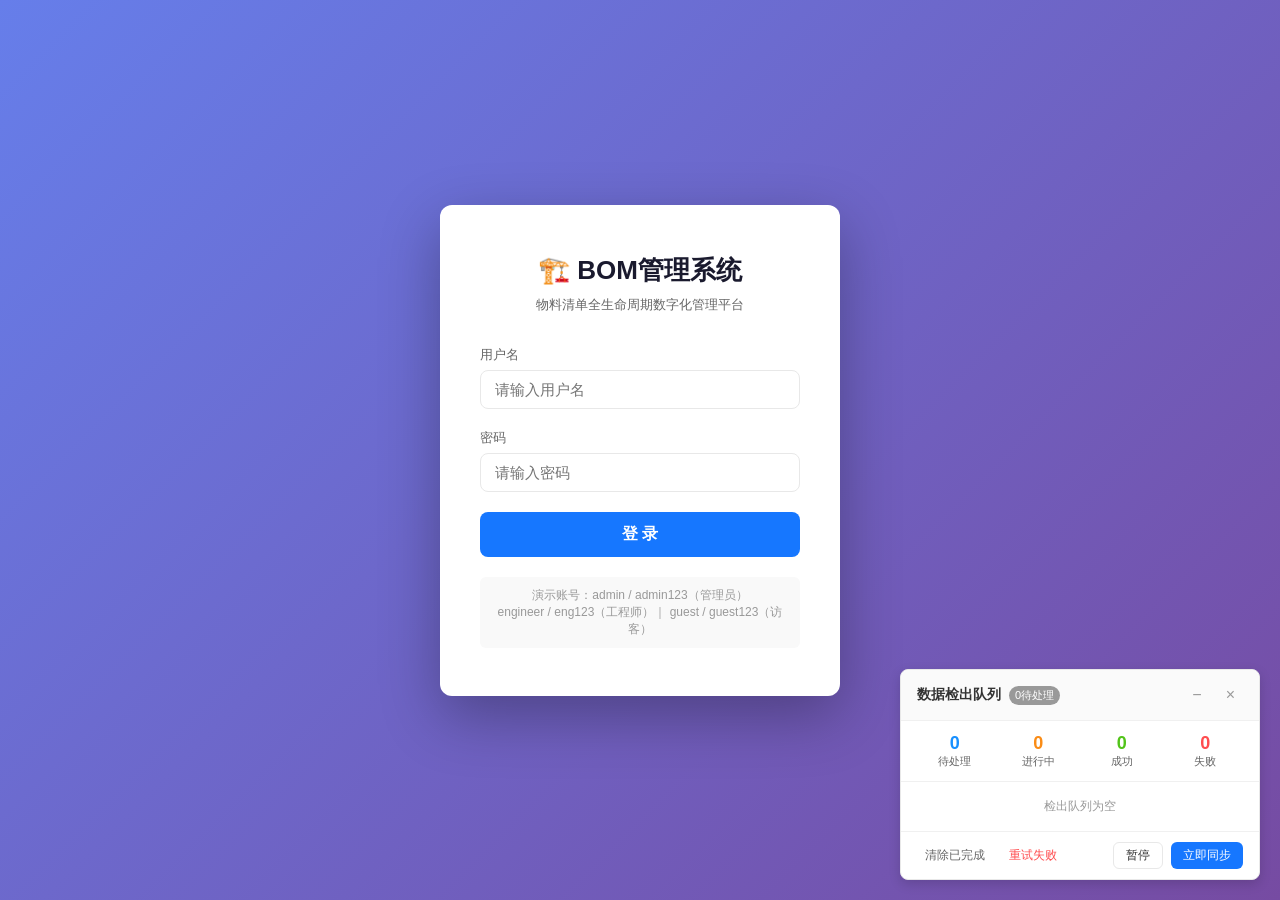
==== frontend/index.html @ 0688d813 "feat: 完善附件删除功能 1. 后端：添加 /attachments/by-entity 删除端点（按实体类型+ID+文件类型） 2. 前端：API.deleteAttachment 方法 3. " ====
<!DOCTYPE html>
<html lang="zh-CN">
<head>
<meta charset="UTF-8">
<meta name="viewport" content="width=device-width, initial-scale=1.0">
<title>BOM管理系统</title>
<style>
*,*::before,*::after{box-sizing:border-box;margin:0;padding:0}
:root{--primary:#1677ff;--primary-light:#e6f4ff;--primary-dark:#0958d9;--success:#52c41a;--warning:#faad14;--danger:#ff4d4f;--bg:#f0f2f5;--card:#fff;--border:#e8e8e8;--text:#333;--text-secondary:#666;--text-light:#999;--sidebar-bg:#001529;--shadow:0 2px 8px rgba(0,0,0,.09);--radius:6px}
html,body{height:100%;font-family:-apple-system,BlinkMacSystemFont,"Segoe UI","PingFang SC","Hiragino Sans GB","Microsoft YaHei",sans-serif;font-size:14px;color:var(--text);background:var(--bg)}
a{text-decoration:none;color:inherit}
button{cursor:pointer;font-family:inherit;font-size:14px;border:none;outline:none}
input,select,textarea{font-family:inherit;font-size:14px;outline:none;border:1px solid var(--border);border-radius:var(--radius);padding:8px 12px;transition:border-color .2s}
input:focus,select:focus,textarea:focus{border-color:var(--primary);box-shadow:0 0 0 2px rgba(22,119,255,.2)}
table{width:100%;border-collapse:collapse}
th,td{padding:10px 14px;text-align:left;border-bottom:1px solid #f0f0f0}
th{background:#fafafa;font-weight:600;color:var(--text-secondary);white-space:nowrap}
tbody tr:hover{background:#fafafa}

#login-page{display:flex;align-items:center;justify-content:center;height:100vh;background:linear-gradient(135deg,#667eea 0%,#764ba2 100%)}
.login-card{background:#fff;border-radius:12px;padding:48px 40px;width:400px;box-shadow:0 20px 60px rgba(0,0,0,.3);text-align:center}
.login-card h1{font-size:26px;margin-bottom:8px;color:#1a1a2e}
.login-card p.sub{color:var(--text-secondary);margin-bottom:32px;font-size:13px}
.login-card .form-group{margin-bottom:20px;text-align:left}
.login-card label{display:block;font-size:13px;color:var(--text-secondary);margin-bottom:6px}
.login-card input{width:100%;padding:10px 14px;font-size:15px;border-radius:8px}
.login-card .btn-login{width:100%;padding:12px;background:var(--primary);color:#fff;border-radius:8px;font-size:16px;font-weight:600;transition:background .2s}
.login-card .btn-login:hover{background:var(--primary-dark)}
.login-card .demo-hint{margin-top:20px;font-size:12px;color:var(--text-light);background:#f9f9f9;padding:10px;border-radius:6px}

#app{display:flex;height:100vh;overflow:hidden}
#sidebar{width:220px;background:var(--sidebar-bg);color:#fff;display:flex;flex-direction:column;flex-shrink:0;overflow-y:auto}
.sidebar-header{padding:20px;text-align:center;font-size:18px;font-weight:700;border-bottom:1px solid rgba(255,255,255,.1);letter-spacing:1px}
.sidebar-nav{flex:1;padding:8px 0}
.sidebar-nav a{display:flex;align-items:center;padding:12px 24px;color:rgba(255,255,255,.65);transition:all .2s;font-size:14px;cursor:pointer}
.sidebar-nav a:hover{color:#fff;background:rgba(255,255,255,.08)}
.sidebar-nav a.active{color:#fff;background:var(--primary)}
.sidebar-nav a .nav-icon{margin-right:10px;font-size:16px}
.sidebar-footer{padding:16px 24px;border-top:1px solid rgba(255,255,255,.1);font-size:12px;color:rgba(255,255,255,.35);text-align:center}

.main-wrapper{flex:1;display:flex;flex-direction:column;overflow:hidden}
#topbar{height:56px;background:#fff;border-bottom:1px solid var(--border);display:flex;align-items:center;justify-content:space-between;padding:0 24px;flex-shrink:0;box-shadow:0 1px 4px rgba(0,0,0,.04)}
#topbar .left{display:flex;align-items:center;gap:16px}
#topbar .breadcrumb{font-size:15px;font-weight:600;color:var(--text)}
#topbar .right{display:flex;align-items:center;gap:16px}
.user-badge{background:var(--primary-light);color:var(--primary);padding:4px 12px;border-radius:12px;font-size:13px;font-weight:500}
#sync-indicator{min-width:60px;text-align:right;font-size:11px;transition:opacity .3s;opacity:0}
#sync-indicator:not(:empty){opacity:1}
.btn-outline{padding:6px 16px;border:1px solid var(--border);border-radius:var(--radius);background:#fff;color:var(--text);font-size:13px;transition:all .2s}
.btn-outline:hover{border-color:var(--primary);color:var(--primary)}
.btn-primary{padding:6px 16px;background:var(--primary);color:#fff;border-radius:var(--radius);font-size:13px;transition:background .2s}
.btn-primary:hover{background:var(--primary-dark)}
.btn-danger{padding:6px 16px;background:var(--danger);color:#fff;border-radius:var(--radius);font-size:13px}
.btn-success{padding:6px 16px;background:var(--success);color:#fff;border-radius:var(--radius);font-size:13px}
.btn-sm{padding:4px 10px;font-size:12px}
.btn-text{background:none;color:var(--primary);padding:4px 8px;font-size:13px}
.btn-link{background:none;color:var(--primary);padding:2px 6px;font-size:12px;text-decoration:underline;cursor:pointer;border:none}
.btn-link:hover{color:var(--primary-dark)}
.file-preview{display:flex;align-items:center;gap:8px;padding:4px 0;min-height:24px}
.file-preview .file-name{font-size:12px;color:var(--text);word-break:break-all;flex:1}
.file-preview .file-name.empty{color:var(--text-light);font-style:italic}
.file-preview .file-size{font-size:11px;color:var(--text-light);white-space:nowrap}
input[type="file"]{font-size:12px;cursor:pointer}
.btn-text:hover{color:var(--primary-dark)}
.btn-text.danger{color:var(--danger)}
.btn-text.danger:hover{color:#d9363e}

#content{flex:1;overflow-y:auto;padding:24px}
.page-header{display:flex;justify-content:space-between;align-items:center;margin-bottom:20px}
.page-header h2{font-size:20px;font-weight:600}
.page-header .actions{display:flex;gap:10px;align-items:center}

.stats-row{display:grid;grid-template-columns:repeat(auto-fit,minmax(220px,1fr));gap:16px;margin-bottom:24px}
.stat-card{background:#fff;border-radius:var(--radius);padding:20px 24px;box-shadow:var(--shadow);display:flex;align-items:center;gap:16px}
.stat-card .stat-icon{width:48px;height:48px;border-radius:12px;display:flex;align-items:center;justify-content:center;font-size:24px}
.stat-card .stat-icon.blue{background:#e6f4ff;color:var(--primary)}
.stat-card .stat-icon.green{background:#f6ffed;color:var(--success)}
.stat-card .stat-icon.orange{background:#fff7e6;color:var(--warning)}
.stat-card .stat-icon.red{background:#fff2f0;color:var(--danger)}
.stat-card .stat-info .label{font-size:13px;color:var(--text-secondary)}
.stat-card .stat-info .value{font-size:28px;font-weight:700;margin-top:2px}

.card{background:#fff;border-radius:var(--radius);box-shadow:var(--shadow);margin-bottom:16px}
.card-header{padding:16px 20px;border-bottom:1px solid #f0f0f0;display:flex;justify-content:space-between;align-items:center;font-weight:600;font-size:15px}
.card-body{padding:20px}

.toolbar{display:flex;gap:10px;align-items:center;margin-bottom:16px;flex-wrap:wrap}
.toolbar .search-box{position:relative;flex:1;max-width:300px}
.toolbar .search-box input{width:100%;padding-left:36px}
.toolbar select{padding:8px 12px;min-width:120px}
.toolbar .spacer{flex:1}

.table-wrapper{overflow-x:auto}
.table-wrapper table th:last-child,.table-wrapper table td:last-child{white-space:nowrap;text-align:right}
.th-sortable{cursor:pointer;user-select:none;position:relative;padding-right:20px !important}
.th-sortable:hover{color:var(--primary)}
.th-sort-icon{position:absolute;right:6px;top:50%;transform:translateY(-50%);font-size:11px;color:#999;opacity:.4}
.th-sortable.sorted .th-sort-icon{opacity:1;color:var(--primary)}
.th-sort-icon.asc::after{content:'▲'}
.th-sort-icon.desc::after{content:'▼'}
.th-sort-icon.none::after{content:'△'}

.pagination{display:flex;justify-content:space-between;align-items:center;margin-top:16px;font-size:13px;color:var(--text-secondary)}
.pagination .page-info span{color:var(--text)}
.pagination .page-btns{display:flex;gap:4px}
.pagination .page-btns button{min-width:32px;height:32px;border:1px solid var(--border);background:#fff;border-radius:4px;color:var(--text);font-size:13px}
.pagination .page-btns button:hover{border-color:var(--primary);color:var(--primary)}
.pagination .page-btns button.active{background:var(--primary);color:#fff;border-color:var(--primary)}
.pagination .page-btns button:disabled{opacity:.4;cursor:not-allowed}

.tag{display:inline-block;padding:2px 8px;border-radius:2px;font-size:14px;font-weight:400;background:#f9f9f9;color:#333;border:1px solid #d9d9d9}
.tag-success{background:#f6ffed;color:#52c41a;border-color:#b7eb8f}
.tag-warning{background:#fffbe6;color:#faad14;border-color:#ffe58f}
.tag-info{background:#e6f7ff;color:#1890ff;border-color:#91d5ff}
.tag-danger{background:#fff2f0;color:#ff4d4f;border-color:#ffccc7}
.tag-default{background:#fafafa;color:#999;border-color:#d9d9d9}
.tag-blue{background:#e6f4ff;color:#1677ff;border-color:#91caff}

#modal-overlay{position:fixed;top:0;left:0;right:0;bottom:0;background:rgba(0,0,0,.45);z-index:1000;display:flex;align-items:center;justify-content:center;animation:fadeIn .15s}
#modal-box{background:#fff;border-radius:8px;width:580px;max-width:90vw;max-height:85vh;display:flex;flex-direction:column;animation:slideUp .2s}
#modal-box.large{width:780px}
#modal-header{padding:16px 20px;border-bottom:1px solid #f0f0f0;display:flex;justify-content:space-between;align-items:center;flex-shrink:0}
#modal-header h3{font-size:16px;font-weight:600}
#modal-close{width:32px;height:32px;border:none;background:none;font-size:20px;color:var(--text-light);cursor:pointer;border-radius:4px;display:flex;align-items:center;justify-content:center}
#modal-close:hover{background:#f5f5f5}
#modal-body{padding:20px;overflow-y:auto;flex:1}
.modal-footer{padding:12px 20px;border-top:1px solid #f0f0f0;display:flex;justify-content:flex-end;gap:10px;flex-shrink:0}
@keyframes fadeIn{from{opacity:0}to{opacity:1}}
@keyframes slideUp{from{transform:translateY(20px);opacity:0}to{transform:translateY(0);opacity:1}}

.form-row{display:grid;grid-template-columns:1fr 1fr;gap:16px;margin-bottom:0}
.form-group{margin-bottom:16px}
.form-group label{display:block;font-size:13px;color:var(--text-secondary);margin-bottom:6px}
.form-group label .required{color:var(--danger);margin-left:2px}
.form-group input,.form-group select,.form-group textarea{width:100%}
.form-group.full{grid-column:1/-1}
textarea{resize:vertical;min-height:80px}

.tree-view{padding:8px 0}
.tree-node{user-select:none}
.tree-node-content{display:flex;align-items:center;padding:6px 8px;border-radius:4px;cursor:pointer;gap:6px;transition:background .15s}
.tree-node-content:hover{background:#f5f5f5}
.tree-toggle{width:20px;text-align:center;font-size:12px;color:var(--text-light);flex-shrink:0}
.tree-icon{font-size:16px;flex-shrink:0}
.tree-label{flex:1;font-size:14px}
.tree-actions{display:flex;gap:4px;opacity:0;transition:opacity .15s}
.tree-node-content:hover .tree-actions{opacity:1}
.tree-children{padding-left:24px}

.tabs{display:flex;border-bottom:1px solid var(--border);margin-bottom:20px}
.tabs .tab{padding:10px 20px;cursor:pointer;color:var(--text-secondary);font-size:14px;border-bottom:2px solid transparent;transition:all .2s}
.tabs .tab:hover{color:var(--primary)}
.tabs .tab.active{color:var(--primary);border-bottom-color:var(--primary);font-weight:600}

#toast-container{position:fixed;top:20px;right:20px;z-index:2000;display:flex;flex-direction:column;gap:8px}
.toast{padding:12px 20px;border-radius:6px;color:#fff;font-size:14px;animation:slideIn .3s;box-shadow:0 4px 12px rgba(0,0,0,.15);display:flex;align-items:center;gap:8px}
.toast.success{background:#52c41a}
.toast.error{background:#ff4d4f}
.toast.warning{background:#faad14;color:#333}
.toast.info{background:var(--primary)}
@keyframes slideIn{from{transform:translateX(100%);opacity:0}to{transform:translateX(0);opacity:1}}

.bom-detail-header{display:flex;justify-content:space-between;align-items:flex-start;margin-bottom:20px;padding:16px;background:#fafafa;border-radius:var(--radius)}
.bom-detail-header h3{font-size:16px;margin-bottom:4px}
.bom-detail-header .meta{font-size:13px;color:var(--text-secondary)}
.bom-info-grid{display:grid;grid-template-columns:repeat(4,1fr);gap:12px;margin-bottom:20px}
.bom-info-item{background:#fafafa;padding:12px;border-radius:var(--radius)}
.bom-info-item .label{font-size:12px;color:var(--text-light);margin-bottom:4px}
.bom-info-item .value{font-size:15px;font-weight:600}

.dict-table{margin-top:16px}
.dict-item{display:flex;align-items:center;gap:10px;padding:8px 0;border-bottom:1px solid #f5f5f5}
.dict-item:last-child{border:none}
.dict-item .dict-value{flex:1;padding:6px 12px;background:#fafafa;border-radius:4px;font-size:13px}
.dict-item .dict-actions{display:flex;gap:6px}

.confirm-content{text-align:center;padding:20px 0}
.confirm-content .icon{font-size:48px;margin-bottom:12px}
.confirm-content .msg{font-size:15px;color:var(--text)}

.log-list{max-height:400px;overflow-y:auto}
.log-item{display:flex;gap:12px;padding:8px 0;border-bottom:1px solid #f5f5f5;font-size:13px}
.log-item:last-child{border:none}
.log-item .log-time{color:var(--text-light);white-space:nowrap;min-width:140px}
.log-item .log-user{color:var(--primary);min-width:80px}
.log-item .log-action{flex:1}

/* 同步进度模态框 */
.sync-modal-overlay{position:fixed;top:0;left:0;right:0;bottom:0;background:rgba(0,0,0,.5);display:flex;align-items:center;justify-content:center;z-index:2000;opacity:0;visibility:hidden;transition:all .3s}
.sync-modal-overlay.active{opacity:1;visibility:visible}
.sync-modal{background:#fff;border-radius:12px;width:480px;max-width:90%;padding:24px;box-shadow:0 20px 60px rgba(0,0,0,.3);transform:scale(.9);transition:transform .3s}
.sync-modal-overlay.active .sync-modal{transform:scale(1)}
.sync-modal-header{display:flex;justify-content:space-between;align-items:center;margin-bottom:20px}
.sync-modal-header h3{font-size:18px;font-weight:600}
.sync-modal-header .close-btn{background:none;border:none;font-size:20px;color:var(--text-light);cursor:pointer;padding:4px}
.sync-modal-header .close-btn:hover{color:var(--text)}
.sync-progress{margin-bottom:16px}
.sync-progress-bar{height:8px;background:#f0f0f0;border-radius:4px;overflow:hidden;margin-bottom:12px}
.sync-progress-fill{height:100%;background:linear-gradient(90deg,var(--primary),#40a9ff);border-radius:4px;transition:width .3s ease}
.sync-progress-info{display:flex;justify-content:space-between;align-items:center;font-size:13px;color:var(--text-secondary)}
.sync-progress-info .percentage{font-weight:600;color:var(--primary);font-size:16px}
.sync-status{text-align:center;padding:12px 0;font-size:14px;color:var(--text-secondary)}
.sync-status .current-entity{color:var(--primary);font-weight:500}
.sync-results{margin-top:16px;padding:12px;background:#f9f9f9;border-radius:8px;font-size:12px}
.sync-results .result-item{display:flex;justify-content:space-between;padding:4px 0;border-bottom:1px dashed #e8e8e8}
.sync-results .result-item:last-child{border:none}
.sync-results .result-label{color:var(--text-secondary)}
.sync-results .result-value{font-weight:500}
.sync-results .result-value.success{color:var(--success)}
.sync-results .result-value.failed{color:var(--danger)}
.sync-modal-footer{display:flex;justify-content:center;margin-top:20px;gap:12px}
.sync-modal-footer .btn-cancel{padding:8px 24px;border:1px solid var(--border);background:#fff;border-radius:6px;cursor:pointer}
.sync-modal-footer .btn-cancel:hover{border-color:var(--primary);color:var(--primary)}
.sync-modal-footer .btn-cancel:disabled{opacity:.5;cursor:not-allowed}

::-webkit-scrollbar{width:6px;height:6px}
::-webkit-scrollbar-track{background:transparent}
::-webkit-scrollbar-thumb{background:#d9d9d9;border-radius:3px}
::-webkit-scrollbar-thumb:hover{background:#bbb}

@media(max-width:768px){
  #sidebar{width:60px}
  .sidebar-header,.sidebar-nav a span,.sidebar-footer{display:none}
  .sidebar-nav a{justify-content:center;padding:14px}
  .form-row{grid-template-columns:1fr}
  .stats-row{grid-template-columns:1fr}
  .bom-info-grid{grid-template-columns:1fr 1fr}
}

/* 同步队列面板 */
.sync-panel {
  position: fixed;
  bottom: 20px;
  right: 20px;
  width: 360px;
  max-height: 500px;
  background: #fff;
  border: 1px solid #e8e8e8;
  border-radius: 8px;
  box-shadow: 0 4px 12px rgba(0,0,0,0.15);
  z-index: 1000;
  font-family: -apple-system, BlinkMacSystemFont, "Segoe UI", Roboto, sans-serif;
  transition: all 0.3s ease;
  overflow: hidden;
}

.sync-panel.minimized {
  height: 40px;
  max-height: 40px;
}

.panel-header {
  display: flex;
  align-items: center;
  justify-content: space-between;
  padding: 12px 16px;
  border-bottom: 1px solid #f0f0f0;
  cursor: move;
  background: #fafafa;
  border-radius: 8px 8px 0 0;
}

.panel-header .sync-badge {
  font-size: 11px;
  padding: 2px 6px;
  border-radius: 10px;
  background: #1890ff;
  color: #fff;
}

.btn-icon {
  background: none;
  border: none;
  font-size: 16px;
  color: #999;
  cursor: pointer;
  padding: 4px 8px;
  border-radius: 4px;
}

.btn-icon:hover {
  background: #f5f5f5;
}

.sync-stats-row {
  display: grid;
  grid-template-columns: 1fr 1fr 1fr 1fr;
  gap: 8px;
  padding: 12px 16px;
  border-bottom: 1px solid #f0f0f0;
}

.sync-stat-item {
  text-align: center;
}

.sync-stat-item .stat-value {
  font-size: 18px;
  font-weight: 600;
}

.sync-stat-item .stat-label {
  font-size: 11px;
  color: #666;
}

.current-task {
  padding: 12px 16px;
  border-bottom: 1px solid #f0f0f0;
}

.progress-bar {
  height: 4px;
  background: #f0f0f0;
  border-radius: 2px;
  overflow: hidden;
}

.progress-fill {
  height: 100%;
  background: #1890ff;
  border-radius: 2px;
  transition: width 0.3s;
}

.queue-list {
  max-height: 280px;
  overflow-y: auto;
}

.queue-item {
  display: flex;
  align-items: center;
  gap: 12px;
  padding: 10px 16px;
  border-bottom: 1px solid #f9f9f9;
}

.status-indicator {
  width: 8px;
  height: 8px;
  border-radius: 50%;
}

.status-pending { background: #fa8c16; }
.status-uploading { background: #1890ff; }
.status-success { background: #52c41a; }
.status-error { background: #ff4d4f; }

.queue-item-content {
  flex: 1;
}

.queue-item-actions {
  display: flex;
  gap: 8px;
}

.btn-text-small {
  background: none;
  border: none;
  color: #1890ff;
  font-size: 11px;
  cursor: pointer;
  padding: 2px 6px;
}

.btn-text-small:hover {
  text-decoration: underline;
}

.panel-footer {
  display: flex;
  justify-content: space-between;
  padding: 10px 16px;
  border-top: 1px solid #f0f0f0;
}
</style>
</head>
<body>

<div id="login-page">
  <div class="login-card">
    <h1>🏗️ BOM管理系统</h1>
    <p class="sub">物料清单全生命周期数字化管理平台</p>
    <div class="form-group">
      <label>用户名</label>
      <input type="text" id="login-user" placeholder="请输入用户名" autocomplete="off">
    </div>
    <div class="form-group">
      <label>密码</label>
      <input type="password" id="login-pass" placeholder="请输入密码">
    </div>
    <button class="btn-login" id="login-btn">登 录</button>
    <div class="demo-hint">
      演示账号：admin / admin123（管理员）<br>
      engineer / eng123（工程师）｜ guest / guest123（访客）
    </div>
  </div>
</div>

<div id="app" style="display:none">
  <aside id="sidebar">
    <div class="sidebar-header">🏗️ BOM管理</div>
    <nav class="sidebar-nav" id="sidebar-nav">
      <a data-page="dashboard" class="active"><span class="nav-icon">📊</span><span>仪表盘</span></a>
      <a data-page="parts"><span class="nav-icon">🔧</span><span>零件管理</span></a>
      <a data-page="components"><span class="nav-icon">📦</span><span>部件管理</span></a>
      <a data-page="bom"><span class="nav-icon">📋</span><span>BOM管理</span></a>
      <a data-page="users" data-roles="admin"><span class="nav-icon">👥</span><span>用户管理</span></a>
      <a data-page="logs" data-roles="admin"><span class="nav-icon">📝</span><span>操作日志</span></a>
      <a data-page="settings" data-roles="admin"><span class="nav-icon">⚙️</span><span>系统设置</span></a>
    </nav>
    <div class="sidebar-footer">v1.0 · BOM管理系统</div>
  </aside>
  <div class="main-wrapper">
    <header id="topbar">
      <div class="left"><span class="breadcrumb" id="breadcrumb">仪表盘</span></div>
      <div class="right">
        <span id="sync-indicator" title="同步状态" style="font-size:11px;color:var(--text-light);margin-right:8px"></span>
        <button class="btn-outline" id="pull-btn" title="从服务器拉取数据">🔄 检出数据</button>
        <button class="btn-outline" id="clear-cache-btn" title="清除本地缓存数据，下次同步时从服务器重新拉取" style="margin-left:4px">🗑️ 清除缓存</button>
        <span class="user-badge" id="user-badge">管理员</span>
        <button class="btn-outline" id="logout-btn">退出登录</button>
      </div>
    </header>
    <div id="content"></div>
  </div>
</div>

<div id="modal-overlay" style="display:none">
  <div id="modal-box">
    <div id="modal-header"><h3 id="modal-title"></h3><button id="modal-close">×</button></div>
    <div id="modal-body"></div>
  </div>
</div>

<div id="toast-container"></div>

<!-- 同步进度模态框 -->
<div id="sync-modal" class="sync-modal-overlay">
  <div class="sync-modal">
    <div class="sync-modal-header">
      <h3>🔄 从服务器检出数据</h3>
      <button class="close-btn" id="sync-modal-close">×</button>
    </div>
    <div class="sync-modal-body">
      <div class="sync-progress">
        <div class="sync-progress-bar">
          <div class="sync-progress-fill" id="sync-progress-fill" style="width:0%"></div>
        </div>
        <div class="sync-progress-info">
          <span id="sync-progress-text">准备同步...</span>
          <span class="percentage" id="sync-progress-percent">0%</span>
        </div>
      </div>
      <div class="sync-status" id="sync-status">
        正在连接服务器...
      </div>
      <div class="sync-results" id="sync-results" style="display:none">
        <div class="result-item"><span class="result-label">零件</span><span class="result-value" id="result-parts">-</span></div>
        <div class="result-item"><span class="result-label">部件</span><span class="result-value" id="result-components">-</span></div>
        <div class="result-item"><span class="result-label">用户</span><span class="result-value" id="result-users">-</span></div>
        <div class="result-item"><span class="result-label">材质字典</span><span class="result-value" id="result-dict_materials">-</span></div>
      </div>
    </div>
    <div class="sync-modal-footer">
      <button class="btn-cancel" id="sync-cancel-btn">取消</button>
    </div>
  </div>
</div>

<!-- 同步队列面板 -->
<div id="sync-panel" class="sync-panel">
  <div class="panel-header" style="display:flex;align-items:center;justify-content:space-between;padding:12px 16px;border-bottom:1px solid #f0f0f0;cursor:move;background:#fafafa;border-radius:8px 8px 0 0">
    <div style="display:flex;align-items:center;gap:8px">
      <span style="font-size:14px;font-weight:600">数据检出队列</span>
      <span class="sync-badge" id="sync-panel-badge" style="font-size:11px;padding:2px 6px;border-radius:10px;background:#1890ff;color:#fff">0待处理</span>
    </div>
    <div style="display:flex;gap:8px">
      <button class="btn-icon" id="sync-panel-toggle" title="最小化">−</button>
      <button class="btn-icon" id="sync-panel-close" title="关闭">×</button>
    </div>
  </div>
  <div id="sync-panel-content">
    <div class="sync-stats-row">
      <div class="sync-stat-item">
        <div class="stat-value" id="sync-stat-pending" style="color:#1890ff">0</div>
        <div class="stat-label">待处理</div>
      </div>
      <div class="sync-stat-item">
        <div class="stat-value" id="sync-stat-uploading" style="color:#fa8c16">0</div>
        <div class="stat-label">进行中</div>
      </div>
      <div class="sync-stat-item">
        <div class="stat-value" id="sync-stat-success" style="color:#52c41a">0</div>
        <div class="stat-label">成功</div>
      </div>
      <div class="sync-stat-item">
        <div class="stat-value" id="sync-stat-error" style="color:#ff4d4f">0</div>
        <div class="stat-label">失败</div>
      </div>
    </div>
    <div class="current-task" id="sync-current-task" style="display:none">
      <div style="display:flex;justify-content:space-between;margin-bottom:6px">
        <span style="font-size:13px;font-weight:500" id="sync-task-title">正在上传：零件 P-0012</span>
        <span style="font-size:12px;color:#1890ff" id="sync-task-progress">65%</span>
      </div>
      <div class="progress-bar">
        <div class="progress-fill" id="sync-progress-fill" style="width:0%"></div>
      </div>
    </div>
    <div class="queue-list" id="sync-queue-list">
      <!-- 队列项会动态插入 -->
    </div>
    <div class="panel-footer">
      <div style="display:flex;gap:8px">
        <button class="btn-text" id="sync-clear-completed" style="font-size:12px;color:#666">清除已完成</button>
        <button class="btn-text" id="sync-retry-failed" style="font-size:12px;color:#ff4d4f">重试失败</button>
      </div>
      <div style="display:flex;gap:8px">
        <button class="btn-outline" id="sync-pause-btn" style="font-size:12px;padding:4px 12px">暂停</button>
        <button class="btn-primary" id="sync-force-sync" style="font-size:12px;padding:4px 12px">立即同步</button>
      </div>
    </div>
  </div>
</div>

<script>

/* Data Store */
const API = {
  _base: '/api',
  _token: null,

  setToken(token) { this._token = token; localStorage.setItem('bom_api_token', token); },
  loadToken() { this._token = localStorage.getItem('bom_api_token'); },
  clearToken() { this._token = null; localStorage.removeItem('bom_api_token'); },

  _headers() {
    const h = { 'Content-Type': 'application/json' };
    if (this._token) h['Authorization'] = 'Bearer ' + this._token;
    return h;
  },

  async _fetch(method, path, body) {
    const opts = { method, headers: this._headers() };
    if (body) opts.body = JSON.stringify(body);
    const r = await fetch(this._base + path, opts);
    if (!r.ok) {
      // 401 未授权：Token 过期或无效，自动跳转到登录页
      if (r.status === 401) {
        this.clearToken();
        UI.toast('登录已过期，请重新登录', 'warning');
        setTimeout(function() { Router.navigate('login'); }, 1500);
        throw new Error('Unauthorized');
      }
      const e = await r.text();
      const err = new Error(e);
      err.status = r.status;
      throw err;
    }
    return r.status === 204 ? null : r.json();
  },

  // Auth
  async login(username, password) {
    const form = new URLSearchParams();
    form.append('username', username);
    form.append('password', password);
    const r = await fetch(this._base + '/auth/token', {
      method: 'POST',
      headers: { 'Content-Type': 'application/x-www-form-urlencoded' },
      body: form
    });
    if (!r.ok) return null;
    const data = await r.json();
    this.setToken(data.access_token);
    return data;
  },

  async getMe() { return this._fetch('GET', '/auth/me'); },

  // Parts

  async deleteAttachment(entity_type, entity_id, file_type) {
    return this._fetch('DELETE', '/attachments/by-entity?entity_type=' + entity_type + '&entity_id=' + entity_id + '&file_type=' + file_type);
  },
  async getParts() { return this._fetch('GET', '/parts/'); },
  async getPart(id) { return this._fetch('GET', '/parts/' + id); },
  async createPart(data) { return this._fetch('POST', '/parts/', data); },
  async updatePart(id, data) { return this._fetch('PUT', '/parts/' + id, data); },
  async deletePart(id) { return this._fetch('DELETE', '/parts/' + id); },

  // Assemblies
  async getAssemblies() { return this._fetch('GET', '/assemblies/'); },
  async getAssembly(id) { return this._fetch('GET', '/assemblies/' + id); },
  async createAssembly(data) { return this._fetch('POST', '/assemblies/', data); },
  async updateAssembly(id, data) { return this._fetch('PUT', '/assemblies/' + id, data); },
  async deleteAssembly(id) { return this._fetch('DELETE', '/assemblies/' + id); },
  async getAssemblyParts(id) { return this._fetch('GET', '/assemblies/' + id + '/parts'); },
  async getAllBomItems() { return this._fetch('GET', '/bom/items/all'); },
  async addAssemblyPart(id, data) { return this._fetch('POST', '/assemblies/' + id + '/parts', data); },
  async removeAssemblyPart(asmId, itemId) { return this._fetch('DELETE', '/assemblies/' + asmId + '/parts/' + itemId); },

  // Users
  async getUsers() { return this._fetch('GET', '/users/'); },
  async getUser(id) { return this._fetch('GET', '/users/' + id); },
  async createUser(data) { return this._fetch('POST', '/users/', data); },
  async updateUser(id, data) { this._fetch('PUT', '/users/' + id, data); },  // 用户更新无返回
  async deleteUser(id) { return this._fetch('DELETE', '/users/' + id); },

  // Logs
  async getLogs() { return this._fetch('GET', '/logs/'); },

  // Dictionary
  async getDict(dictType) { return this._fetch('GET', '/dict/' + dictType); },
  async createDict(dictType, value) { return this._fetch('POST', '/dict/' + dictType, { value: value }); },
  async updateDict(dictType, id, value) { return this._fetch('PUT', '/dict/' + dictType + '/' + id, { value: value }); },
  async deleteDict(dictType, id) { return this._fetch('DELETE', '/dict/' + dictType + '/' + id); },

  // 全量同步（手动）
  async syncAll(parts, assemblies) {
    const results = { parts: { created: 0, updated: 0, errors: [] }, assemblies: { created: 0, updated: 0, errors: [] } };
    for (const p of parts) {
      try {
        const all = await this.getParts().catch(() => []);
        const match = all.find(x => x.code === p.code);
        if (match) {
          await this.updatePart(match.id, { name: p.name, spec: p.spec, price: p.price, stock: p.stock, status: p.status, remark: p.remark });
          results.parts.updated++;
        } else {
          await this.createPart({ code: p.code, name: p.name, spec: p.spec, price: p.price, stock: p.stock, status: p.status, remark: p.remark });
          results.parts.created++;
        }
      } catch (e) { results.parts.errors.push(p.code + ': ' + e.message); }
    }
    for (const c of assemblies) {
      try {
        const all = await this.getAssemblies().catch(() => []);
        const match = all.find(x => x.code === c.code);
        if (match) {
          await this.updateAssembly(match.id, { name: c.name, spec: c.spec, version: c.version, price: c.price, status: c.status, remark: c.remark });
          results.assemblies.updated++;
        } else {
          await this.createAssembly({ code: c.code, name: c.name, spec: c.spec, version: c.version, price: c.price, status: c.status, remark: c.remark });
          results.assemblies.created++;
        }
      } catch (e) { results.assemblies.errors.push(c.code + ': ' + e.message); }
    }
    return results;
  }
};

// 启动时恢复 API token
API.loadToken();

// HTML 转义：防止用户输入 " 等字符破坏属性值注入
var _esc = function(s) { return (s || '').replace(/&/g,'&amp;').replace(/</g,'&lt;').replace(/>/g,'&gt;').replace(/"/g,'&quot;'); };

// UUID v4 生成函数
function _uuid() {
  return 'xxxxxxxx-xxxx-4xxx-yxxx-xxxxxxxxxxxx'.replace(/[xy]/g, function(c) {
    var r = Math.random() * 16 | 0, v = c == 'x' ? r : (r & 0x3 | 0x8);
    return v.toString(16);
  });
}

const Store = {
  _prefix: 'bom_',

  // ===== 同步元数据 =====
  // 本地临时ID → 服务器真实ID 的持久映射（用于处理本地先创建、服务器后分配ID的场景）
  _getIdMap() {
    try { return JSON.parse(localStorage.getItem(this._prefix + '_idMap')) || {}; } catch { return {}; }
  },
  _setIdMap(m) { localStorage.setItem(this._prefix + '_idMap', JSON.stringify(m)); },
  // 解析服务器真实ID（优先从映射表查，其次直接返回）
  resolveId(entity, localId) {
    if (!localId) return null;
    const map = this._getIdMap()[entity] || {};
    return map[localId] || localId;
  },
  // 记录本地ID → 服务器ID 的映射
  registerId(entity, localId, serverId) {
    if (localId === serverId) return;
    const all = this._getIdMap();
    if (!all[entity]) all[entity] = {};
    all[entity][localId] = serverId;
    this._setIdMap(all);
  },

  // ===== 后台同步队列 =====
  _syncQueue: [],         // 待同步任务队列
  _syncRunning: false,    // 是否正在处理
  _syncStatus: 'idle',    // idle | syncing | error | offline
  _syncErrorCount: 0,     // 连续失败计数
  _currentTask: null,     // 当前正在执行的任务（用于面板显示）
  _syncStats: { success: 0, failed: 0, total: 0 }, // 同步统计
  _taskHistory: [], // 已完成任务历史（用于面板显示）

  // 实体 → API 方法映射
  _entityMap: {
    parts:      { create: 'createPart',  update: 'updatePart',  delete: 'deletePart',  plural: 'getParts',     key: 'code' },
    components: { create: 'createAssembly', update: 'updateAssembly', delete: 'deleteAssembly', plural: 'getAssemblies', key: 'code' },
    users:      { create: 'createUser',  update: 'updateUser',  delete: 'deleteUser',  plural: 'getUsers',     key: 'username' },
  },

  // 实体字段到 API 字段的映射（本地字段名 → API 字段名）
  _fieldMap: {
    parts:      { status: 'status', remark: 'remark', revisions: 'revisions', createdAt: 'created_at', updatedAt: 'updated_at' },
    components: { version: 'version', remark: 'remark', revisions: 'revisions', createdAt: 'created_at', updatedAt: 'updated_at', price: 'price' },
    bom_items:  { childId: 'child_id', childType: 'child_type', partId: 'part_id', componentId: 'component_id', quantity: 'quantity', parentType: 'parent_type', parentId: 'parent_id', createdAt: 'created_at' },
    users:      { realName: 'real_name', department: 'department', phone: 'phone', createdAt: 'created_at', updatedAt: 'updated_at' },
    dict_materials: { id: 'id', value: 'value', name: 'name' },
  },

  // 入队：本地操作完成后自动触发后台同步
  _enqueue(op, entity, record, oldRecord) {
    // 不同步 logs（只读）
    if (entity === 'logs') return;
    this._syncQueue.push({ op, entity, record, oldRecord, ts: Date.now() });
    this._needsRefresh = true;  // 标记需要刷新
    this._processQueue();
  },

  // 处理队列（非阻塞，串行执行）
  async _processQueue() {
    if (this._syncRunning || !API._token) return;
    this._syncRunning = true;
    this._syncStatus = 'syncing';
    this._updateSyncIndicator();

    while (this._syncQueue.length > 0 && API._token) {
      const task = this._syncQueue.shift();
      this._currentTask = task; // 设置当前任务
      try {
        await this._execSync(task);
        // 同步成功
        this._syncErrorCount = 0;
        this._syncStats.success++;
        this._syncStats.total++;
        this._taskHistory.push({
          task: task,
          status: 'success',
          timestamp: Date.now()
        });
      } catch (e) {
        // 网络错误 / 未登录：重新放回队列
        if (!API._token || e.message.includes('401') || e.message.includes('Failed to fetch') || e.message.includes('NetworkError') || e.message.includes('net::ERR')) {
          this._syncQueue.unshift(task);  // 退回队列末尾
          this._syncStatus = 'offline';
          this._syncErrorCount++;
          // 网络错误不计入失败统计，因为任务会被重试
          break;  // 暂停，等网络恢复
        } else {
          // 其他错误（业务逻辑错误）忽略，继续下一个
          console.warn('[Sync] 同步失败:', task.entity, task.record.id || task.record.code, e.message);
          this._syncStats.failed++;
          this._syncStats.total++;
          this._taskHistory.push({
            task: task,
            status: 'failed',
            error: e.message,
            timestamp: Date.now()
          });
        }
      } finally {
        this._currentTask = null; // 清除当前任务
      }
    }

    this._syncRunning = false;
    this._syncStatus = this._syncErrorCount > 0 ? 'error' : (this._syncQueue.length > 0 ? 'offline' : 'idle');
    this._updateSyncIndicator();

    // ===== 同步完成后刷新当前页面（仅当有待刷新标记时）=====
    if (this._syncStatus === 'idle' && this._needsRefresh && typeof Router !== 'undefined' && Router.render) {
      this._needsRefresh = false;
      Router.render();
    }
  },

  // 执行单个同步任务
  async _execSync(task) {
    const { op, entity, record, oldRecord } = task;
    const map = this._entityMap[entity];
    if (!map) return;

    // 本地字段名 → API 字段名
    const toApi = (rec) => {
      const fmap = this._fieldMap[entity] || {};
      const out = {};
      for (const k in rec) {
        out[fmap[k] || k] = rec[k];
      }
      return out;
    };

    // API 字段名 → 本地字段名（反向映射）
    const fromApi = (rec) => {
      const fmap = this._fieldMap[entity] || {};
      // 构建反向映射表
      const reverseMap = {};
      for (const k in fmap) {
        reverseMap[fmap[k]] = k;
      }
      const out = {};
      for (const k in rec) {
        out[reverseMap[k] || k] = rec[k];
      }
      return out;
    };

    if (op === 'add') {
      const apiData = toApi(record);
      // 移除 id 字段，让后端生成
      delete apiData.id;

      // ===== 冲突检测：检查服务器是否已有相同 code+version =====
      if (entity === 'components' && record.code && record.version) {
        // 获取服务器上所有部件，检查 code+version 冲突
        const serverComps = await API.getAssemblies().catch(() => []);
        const conflict = serverComps.find(c => c.code === record.code && c.version === record.version);
        if (conflict) {
          throw new Error('CREATE_CONFLICT: 服务器已存在相同件号和版本的部件，请从服务器检出数据后再操作');
        }
      } else if (entity === 'parts' && record.code) {
        // 获取服务器上所有零件，检查 code+version 冲突（零件用 code+version 作为组合唯一键）
        const serverParts = await API.getParts().catch(() => []);
        const conflict = serverParts.find(p => p.code === record.code && p.version === record.version);
        if (conflict) {
          throw new Error('CREATE_CONFLICT: 服务器已存在相同件号和版本的零件，请从服务器检出数据后再操作');
        }
      }

      if (entity === 'components') {
        const { parts, ...rest } = apiData;
        console.log('[Sync.add.components] parts=' + JSON.stringify(parts) + ', record.id=' + record.id + ', rest.id=' + rest.id);
        const created = await API[map.create](rest);
        console.log('[Sync.add.components] created.id=' + (created ? created.id : 'null') + ', parts.len=' + (parts ? parts.length : 0));
        if (created && created.id) {
          this.registerId(entity, record.id, created.id);
          record.id = created.id;
        }
        if (parts && parts.length > 0) {
          for (const item of parts) {
            const isComponent = item.childType === 'component';
            const localChildId = isComponent ? item.componentId : item.partId;
            const childId = this.resolveId(isComponent ? 'components' : 'parts', localChildId) || localChildId || '';
            const childType = isComponent ? 'assembly' : 'part';
            console.log('[Sync.add.components] calling addAssemblyPart record.id=' + record.id + ' childId=' + childId + ' childType=' + childType);
            await API.addAssemblyPart(record.id, { child_type: childType, child_id: childId, quantity: item.quantity || 1 }).catch(function(e) { console.warn('[Sync.add.components] addAssemblyPart failed:', e); });
          }
        }
      } else {
        const created = await API[map.create](apiData);
        if (created && created.id) {
          this.registerId(entity, record.id, created.id);
        }
      }
    } else if (op === 'update') {
      const apiData = toApi(record);
      const resolvedId = this.resolveId(entity, record.id);

      // ===== 冲突检测：检查服务器数据是否比本地更新 =====
      let serverItem = null;
      if (entity === 'components') {
        serverItem = await API.getAssembly(resolvedId).catch(() => null);
      } else if (entity === 'parts') {
        serverItem = await API.getPart(resolvedId).catch(() => null);
      }
      if (serverItem && serverItem.updated_at) {
        const serverTime = new Date(serverItem.updated_at).getTime();
        const localTime = record.updatedAt || 0;
        if (serverTime > localTime) {
          throw new Error('UPDATE_CONFLICT: 服务器数据已更新，请从服务器检出数据后再操作');
        }
      }

      if (entity === 'components') {
        const { parts, ...rest } = apiData;
        console.log('[Sync.update.components] parts=' + JSON.stringify(parts) + ', resolvedId=' + resolvedId);
        await API[map.update](resolvedId, rest);

        // ===== 同步子项（增删改）=====
        console.log('[Sync.update.components] parts=' + JSON.stringify(parts));
        if (parts && parts.length > 0) {
          console.log('[Sync.update.components] syncing ' + parts.length + ' sub-items');
          const serverParts = await API.getAssemblyParts(resolvedId).catch(() => []);
          const serverChildIds = new Set(serverParts.map(sp => sp.child_id));
          const localChildIds = new Set();

          // 1. 上传新增的子项
          for (const item of parts) {
            const isComponent = item.childType === 'component';
            const localChildId = isComponent ? item.componentId : item.partId;
            const childId = this.resolveId(isComponent ? 'components' : 'parts', localChildId) || localChildId || '';
            // 跳过无效的子项（ID 为空或无效）
            if (!childId || childId.length < 10) {
              console.warn('[Sync.update.components] 跳过无效子项:', item);
              continue;
            }
            const childType = isComponent ? 'assembly' : 'part';
            localChildIds.add(childId);
            if (!serverChildIds.has(childId)) {
              console.log('[Sync.update.components] addAssemblyPart childId=' + childId + ' childType=' + childType);
              await API.addAssemblyPart(resolvedId, { child_type: childType, child_id: childId, quantity: item.quantity || 1 }).catch(function(e) { console.warn('[Sync.update] addAssemblyPart failed:', e.message); });
            } else {
              console.log('[Sync.update.components] childId=' + childId + ' already exists, skip');
            }
          }

          // 2. 删除服务器有但本地没有的子项
          for (const sp of serverParts) {
            if (!localChildIds.has(sp.child_id)) {
              console.log('[Sync.update.components] remove childId=' + sp.child_id);
              await API.removeAssemblyPart(resolvedId, sp.child_id).catch(function(e) { console.warn('[Sync.update] removeAssemblyPart failed:', e.message); });
            }
          }
        } else {
          console.log('[Sync.update.components] no sub-items to sync (parts empty/undefined)');
        }
      } else {
        await API[map.update](resolvedId, apiData);
      }

      // ===== 更新成功后，从服务器获取最新数据同步到本地 =====
      if (entity === 'parts') {
        const serverPart = await API.getPart(resolvedId).catch(() => null);
        if (serverPart) {
          const fmap = Store._fieldMap['parts'] || {};
          const reverseMap = {};
          for (const k in fmap) { reverseMap[fmap[k]] = k; }
          const converted = {};
          for (const k in serverPart) { converted[reverseMap[k] || k] = serverPart[k]; }
          const localParts = Store.getAll('parts');
          const idx = localParts.findIndex(p => p.id === record.id);
          if (idx >= 0) {
            Object.assign(localParts[idx], converted);
            Store.saveAll('parts', localParts);
            console.log('[Sync.update.parts] 本地数据已从服务器同步更新');
          }
        }
      } else if (entity === 'components') {
        // 获取最新的部件数据（包含子项详情）
        const serverComp = await API.getAssembly(resolvedId).catch(() => null);
        if (serverComp) {
          const fmap = Store._fieldMap['components'] || {};
          const reverseMap = {};
          for (const k in fmap) { reverseMap[fmap[k]] = k; }
          const converted = {};
          for (const k in serverComp) { converted[reverseMap[k] || k] = serverComp[k]; }
          // 转换服务器返回的 parts 数组为本地格式
          if (serverComp.parts && Array.isArray(serverComp.parts)) {
            converted.parts = this._convertServerPartsToLocal(serverComp.parts);
          }
          const localComps = Store.getAll('components');
          const idx = localComps.findIndex(c => c.id === record.id);
          if (idx >= 0) {
            Object.assign(localComps[idx], converted);
            Store.saveAll('components', localComps);
            console.log('[Sync.update.components] 本地数据已从服务器同步更新，包含转换后的子项');
          }
        }
      }
    } else if (op === 'delete') {
      const resolvedId = this.resolveId(entity, record.id);
      await API[map.delete](resolvedId);
    }
  },

  // 更新本地记录的 ID（创建成功后，用后端返回的 ID 替换前端临时 ID）
  _updateLocalId(entity, oldId, newId) {
    const d = this.getAll(entity);
    const idx = d.findIndex(r => r.id === oldId);
    if (idx >= 0) {
      d[idx].id = newId;
      this.saveAll(entity, d);
      console.log('[Sync] ID 更新:', entity, oldId, '->', newId);
    }
    // 如果是零件，更新所有引用它的部件子项
    if (entity === 'parts') {
      const allComps = this.getAll('components');
      let updated = false;
      allComps.forEach(c => {
        if (c.parts && c.parts.length > 0) {
          c.parts.forEach(p => {
            if (p.childType === 'part' && p.partId === oldId) {
              p.partId = newId;
              updated = true;
            }
          });
        }
      });
      if (updated) this.saveAll('components', allComps);
    }
    // 如果是部件，更新其他部件中引用此部件的子项
    if (entity === 'components') {
      const allComps = this.getAll('components');
      let updated = false;
      allComps.forEach(c => {
        if (c.parts && c.parts.length > 0) {
          c.parts.forEach(p => {
            if (p.childType === 'component' && p.componentId === oldId) {
              p.componentId = newId;
              updated = true;
            }
          });
        }
      });
      if (updated) this.saveAll('components', allComps);
    }
  },

  // 将服务器返回的 parts 数组转换为本地格式
  _convertServerPartsToLocal(serverParts) {
    if (!serverParts || !Array.isArray(serverParts)) return [];
    return serverParts.map(item => {
      // 服务器格式：childType: 'assembly' | 'part', childId, componentId, partId, child_detail, ...
      // 本地格式：childType: 'component' | 'part', componentId, partId, quantity
      const childType = item.childType === 'assembly' ? 'component' : (item.childType === 'part' ? 'part' : item.childType);
      const quantity = item.quantity || 1;
      if (childType === 'component') {
        return {
          childType: 'component',
          componentId: item.componentId || item.child_detail?.id || '',
          quantity: quantity
        };
      } else {
        return {
          childType: 'part',
          partId: item.partId || item.child_detail?.id || '',
          quantity: quantity
        };
      }
    });
  },

  // 同步状态指示器：页面右下角小圆点
  _updateSyncIndicator() {
    let el = document.getElementById('sync-indicator');
    if (!el) return;
    const labels = { idle: '', syncing: '🔄 检出中…', error: '⚠️ 检出失败', offline: '📴 离线' };
    el.textContent = labels[this._syncStatus] || '';
    el.title = '队列剩余: ' + this._syncQueue.length + ' 项';
  },

  // ===== 初始化 =====
  init() {
    // 页面加载时尝试消费队列
    if (API._token) { try { this._processQueue(); } catch(e) { console.warn('[Sync]', e); } }
  },

  // ===== 基础 CRUD（同步，返回数据） =====
  _key(e) { return this._prefix + e; },
  getAll(e) { try { return JSON.parse(localStorage.getItem(this._key(e))) || []; } catch { return []; } },
  saveAll(e, d) { localStorage.setItem(this._key(e), JSON.stringify(d)); },
  getById(e, id) { return this.getAll(e).find(r => r.id === id); },
  add(e, rec, opts) {
    opts = opts || {};
    const d = this.getAll(e);
    rec.id = rec.id || this._genId(e);
    rec.createdAt = rec.createdAt || Date.now();
    rec.updatedAt = Date.now();
    d.push(rec);
    this.saveAll(e, d);
    // 后台同步（skipSync 为 true 时跳过）
    if (!opts.skipSync) {
      this._enqueue('add', e, rec, null);
    }
    return rec;
  },
  update(e, id, upd, opts) {
    opts = opts || {};
    const d = this.getAll(e);
    const i = d.findIndex(r => r.id === id);
    if (i < 0) return null;
    const oldRecord = Object.assign({}, d[i]);
    Object.assign(d[i], upd, { updatedAt: Date.now() });
    this.saveAll(e, d);
    // 后台同步（skipSync 为 true 时跳过）
    if (!opts.skipSync) {
      this._enqueue('update', e, d[i], oldRecord);
    }
    return d[i];
  },
  remove(e, id, opts) {
    opts = opts || {};
    const d = this.getAll(e);
    const rec = d.find(r => r.id === id);
    this.saveAll(e, d.filter(r => r.id !== id));
    // 后台同步（skipSync 为 true 时跳过）
    if (rec && !opts.skipSync) this._enqueue('delete', e, rec, null);
  },
  _genId(e) {
    // 使用 UUID v4 格式，与后端 PostgreSQL UUID 类型兼容
    return _uuid();
  },
  addLog(action, detail) {
    const u = Auth.getUser();
    this.add('logs', { action, detail: detail || '', user: u ? u.username : 'system', time: Date.now() });
  },

  // ===== 手动全量同步（管理员可触发） =====
  async syncAll() {
    if (!API._token) return { error: '未登录后端' };
    const parts = this.getAll('parts');
    const assemblies = this.getAll('components');
    return await API.syncAll(parts, assemblies);
  },

  // ===== 首次登录后主动推送本地数据 =====
  async onLogin() {
    if (!API._token) return;
    this._syncStatus = 'syncing';
    this._updateSyncIndicator();
    try {
      const results = await this.syncAll();
      this._syncStatus = 'idle';
      this._updateSyncIndicator();
      return results;
    } catch (e) {
      this._syncStatus = 'error';
      this._updateSyncIndicator();
      return { error: e.message };
    }
  }
};

/* Auth */
const Auth = {
  _key: 'bom_current_user',

  // 登录：优先尝试后端 API，失败则回退到 localStorage
  async login(u, p) {
    // 1. 尝试后端登录
    const data = await API.login(u, p);
    if (data && data.access_token) {
      try {
        const me = await API.getMe();
        // 转换后端字段名（snake_case → camelCase）
        const userData = {
          id: me.id,
          username: me.username,
          realName: me.real_name || me.username,
          role: me.role,
          department: me.department || '',
          phone: me.phone || '',
        };
        // 保存用户信息到 localStorage（保持兼容）
        localStorage.setItem(this._key, JSON.stringify(userData));
        Store.addLog('用户登录', userData.realName + '(' + userData.role + ')登录系统');
        // 登录后自动同步本地数据到后端
        Store.onLogin();
        return true;
      } catch (e) {
        // 后端 API 有 token 但获取用户信息失败，回退到本地
      }
    }
    // 2. 回退：使用本地 localStorage 账号
    const user = Store.getAll('users').find(x => x.username === u && x.password === p && x.status === 'active');
    if (!user) return false;
    localStorage.setItem(this._key, JSON.stringify(user));
    Store.addLog('用户登录', user.realName + '(' + user.role + ')登录系统');
    return true;
  },

  logout() {
    const u = this.getUser();
    if (u) Store.addLog('用户退出', u.realName + '退出系统');
    localStorage.removeItem(this._key);
    API.clearToken();
  },

  getUser() { try { return JSON.parse(localStorage.getItem(this._key)); } catch { return null; } },
  hasRole(r) { const u = this.getUser(); return u && r.includes(u.role); },
  canEdit() { const u = this.getUser(); return u && (u.role === 'admin' || u.role === 'engineer'); },
  isAdmin() { const u = this.getUser(); return u && u.role === 'admin'; },
  refreshUser() { const u = this.getUser(); if (u) { const f = Store.getById('users', u.id); if (f) localStorage.setItem(this._key, JSON.stringify(f)); } }
};

/* UI Helpers */
const UI = {
  toast(msg, type) {
    type = type || 'info';
    const icons = { success:'✅', error:'❌', warning:'⚠️', info:'ℹ️' };
    const el = document.createElement('div');
    el.className = 'toast ' + type;
    el.innerHTML = '<span>' + (icons[type]||'') + '</span><span>' + msg + '</span>';
    document.getElementById('toast-container').appendChild(el);
    setTimeout(() => { el.style.opacity = '0'; el.style.transform = 'translateX(100%)'; setTimeout(() => el.remove(), 300); }, 2500);
  },
  modal(title, bodyHTML, opts) {
    opts = opts || {};
    const ov = document.getElementById('modal-overlay');
    const box = document.getElementById('modal-box');
    document.getElementById('modal-title').textContent = title;
    document.getElementById('modal-body').innerHTML = bodyHTML;
    box.className = opts.large ? 'large' : '';
    const oldF = box.querySelector('.modal-footer');
    if (oldF) oldF.remove();
    if (opts.footer) { const f = document.createElement('div'); f.className = 'modal-footer'; f.innerHTML = opts.footer; box.appendChild(f); }
    ov.style.display = 'flex';
    ov.onclick = function(e) { if (e.target === ov) UI.closeModal(); };
    document.getElementById('modal-close').onclick = function() { UI.closeModal(); };
    // 渲染完成后执行回调（用于在嵌套模态框场景下恢复被覆盖的 DOM）
    if (typeof opts.afterRender === 'function') {
      opts.afterRender();
    }
  },
  closeModal() { document.getElementById('modal-overlay').style.display = 'none'; },
  alert(msg) {
    this.modal('提示', '<div class="confirm-content"><div class="icon">ℹ️</div><div class="msg">' + msg + '</div></div>',
      { footer: '<button class="btn-primary" onclick="UI.closeModal()">确定</button>' });
  },
  confirm(msg, onYes, opts) {
    opts = opts || {};
    var hadOpenModal = document.getElementById('modal-overlay').style.display !== 'none';
    var savedBody, savedTitle, savedBoxClass;
    if (hadOpenModal && opts.noRestore) {
      savedBody = document.getElementById('modal-body').innerHTML;
      savedTitle = document.getElementById('modal-title').textContent;
      savedBoxClass = document.getElementById('modal-box').className;
    }
    this.modal('操作确认', '<div class="confirm-content"><div class="icon">⚠️</div><div class="msg">' + msg + '</div></div>',
      { footer: '<button class="btn-outline" id="confirm-cancel-btn">取消</button><button class="btn-danger" id="confirm-yes-btn">确定</button>' });
    var self = this;
    document.getElementById('confirm-cancel-btn').onclick = function() {
      if (hadOpenModal && opts.noRestore) {
        document.getElementById('modal-body').innerHTML = savedBody;
        document.getElementById('modal-title').textContent = savedTitle;
        document.getElementById('modal-box').className = savedBoxClass;
      }
      self.closeModal();
    };
    document.getElementById('confirm-yes-btn').onclick = function() { 
      if (opts.noRestore) {
        // 交给调用方处理：调用方在 onYes 里会自行关闭弹窗
        onYes();
      } else {
        onYes(); 
        if (opts.closeOnConfirm === false) {
          // 不关闭，由调用方处理
        } else if (hadOpenModal) {
          document.getElementById('modal-body').innerHTML = '';
          document.getElementById('modal-title').textContent = '';
          var oldF = document.getElementById('modal-box').querySelector('.modal-footer');
          if (oldF) oldF.remove();
        } else {
          self.closeModal();
        }
      }
    };
  },
  statusTag(s) {
    var m = { draft:['草稿','tag-warning'], frozen:['冻结','tag-info'], released:['发布','tag-success'], obsolete:['作废','tag-default'] };
    var t = m[s] || [s, 'tag-default'];
    return '<span class="tag ' + t[1] + '">' + t[0] + '</span>';
  },
  roleTag(r) {
    var m = { admin:['管理员','tag-danger'], engineer:['工程师','tag-blue'], production:['生产管理','tag-success'], guest:['访客','tag-default'] };
    var t = m[r] || [r, 'tag-default'];
    return '<span class="tag ' + t[1] + '">' + t[0] + '</span>';
  },
  exportCSV(data, filename, columns) {
    var header = columns.map(function(c) { return c.label; }).join(',');
    var rows = data.map(function(row) {
      return columns.map(function(c) {
        var v = typeof c.render === 'function' ? c.render(row) : (row[c.key] !== undefined ? row[c.key] : '');
        v = String(v).replace(/"/g, '""');
        return '"' + v + '"';
      }).join(',');
    });
    var csv = '\uFEFF' + header + '\n' + rows.join('\n');
    var blob = new Blob([csv], { type: 'text/csv;charset=utf-8' });
    var a = document.createElement('a');
    a.href = URL.createObjectURL(blob);
    a.download = filename;
    a.click();
    Store.addLog('数据导出', '导出' + filename);
    this.toast('导出成功', 'success');
  },
  formatDate(ts) {
    if (!ts) return '-';
    var d = new Date(ts);
    return d.getFullYear()+'-'+String(d.getMonth()+1).padStart(2,'0')+'-'+String(d.getDate()).padStart(2,'0')+' '+String(d.getHours()).padStart(2,'0')+':'+String(d.getMinutes()).padStart(2,'0');
  },
  // 文件工具
  _fileToBase64(file, callback) {
    var reader = new FileReader();
    reader.onload = function(e) { callback(e.target.result); };
    reader.onerror = function() { callback(null); };
    reader.readAsDataURL(file);
  },
  _downloadBase64(base64, filename) {
    if (!base64) { this.toast('无附件可下载', 'warning'); return; }
    try {
      var parts = base64.split(',');
      var mime = parts[0].match(/:(.*?);/)[1];
      var bstr = atob(parts[1]);
      var n = bstr.length;
      var u8arr = new Uint8Array(n);
      while (n--) { u8arr[n] = bstr.charCodeAt(n); }
      var blob = new Blob([u8arr], { type: mime });
      var url = URL.createObjectURL(blob);
      var a = document.createElement('a');
      a.href = url;
      a.download = filename || '附件';
      document.body.appendChild(a);
      a.click();
      setTimeout(function() { document.body.removeChild(a); URL.revokeObjectURL(url); }, 100);
    } catch(e) { this.toast('下载失败', 'error'); }
  },
  _formatFileSize(bytes) {
    if (!bytes) return '';
    if (bytes < 1024) return bytes + ' B';
    if (bytes < 1024 * 1024) return (bytes / 1024).toFixed(1) + ' KB';
    return (bytes / (1024 * 1024)).toFixed(1) + ' MB';
  }

};

/* Router */
const Router = {
  _titles: { dashboard:'仪表盘', parts:'零件管理', components:'部件管理', bom:'BOM管理', users:'用户管理', logs:'操作日志', settings:'系统设置' },
  navigate(page) {
    document.querySelectorAll('.sidebar-nav a').forEach(function(a) { a.classList.toggle('active', a.dataset.page === page); });
    document.getElementById('breadcrumb').textContent = this._titles[page] || page;
    this.render();
  },
  render() {
    var c = document.getElementById('content');
    var p = document.querySelector('.sidebar-nav a.active');
    var page = p ? p.dataset.page : 'dashboard';
    switch (page) {
      case 'dashboard': Pages.dashboard(c); break;
      case 'parts': Pages.parts(c); break;
      case 'components': Pages.components(c); break;
      case 'bom': Pages.bom(c); break;
      case 'users': Pages.users(c); break;
      case 'logs': Pages.logs(c); break;
      case 'settings': Pages.settings(c); break;
      default: c.innerHTML = '<p>页面不存在</p>';
    }
  },
  init() {
    var user = Auth.getUser();
    if (!user) return;
    var self = this;
    document.querySelectorAll('.sidebar-nav a').forEach(function(a) {
      var roles = a.dataset.roles ? a.dataset.roles.split(',') : [];
      if (roles.length && roles.indexOf(user.role) < 0) a.style.display = 'none';
      a.onclick = function(e) { e.preventDefault(); self.navigate(a.dataset.page); };
    });
    document.getElementById('logout-btn').onclick = function() {
      UI.confirm('确定要退出登录吗？', function() {
        Auth.logout();
        document.getElementById('app').style.display = 'none';
        document.getElementById('login-page').style.display = 'flex';
      });
    };
    var rn = { admin:'管理员', engineer:'工程师', production:'生产管理', guest:'访客' };
    document.getElementById('user-badge').textContent = user.realName + ' · ' + rn[user.role];
    this.navigate('dashboard');
  }
};

/* Pages */
const Pages = {

  /* ===== Dashboard ===== */
  dashboard: function(c) {
    var parts = Store.getAll('parts');
    var comps = Store.getAll('components');
    var boms = Store.getAll('bom');
    var logs = Store.getAll('logs').slice(-8).reverse();
    c.innerHTML =
      '<div class="stats-row">' +
        '<div class="stat-card"><div class="stat-icon blue">🔧</div><div class="stat-info"><div class="label">零件总数</div><div class="value">' + parts.length + '</div></div></div>' +
        '<div class="stat-card"><div class="stat-icon green">📦</div><div class="stat-info"><div class="label">部件总数</div><div class="value">' + comps.length + '</div></div></div>' +
        '<div class="stat-card"><div class="stat-icon orange">📋</div><div class="stat-info"><div class="label">BOM清单</div><div class="value">' + boms.length + '</div></div></div>' +
        '<div class="stat-card"><div class="stat-icon red">🟢</div><div class="stat-info"><div class="label">可用零件</div><div class="value">' + parts.filter(function(p){return p.status==='active'}).length + '</div></div></div>' +
      '</div>' +
      '<div style="display:grid;grid-template-columns:1fr 1fr;gap:16px">' +
        '<div class="card"><div class="card-header">📋 BOM概览</div><div class="card-body">' +
          (boms.length === 0 ? '<p style="color:var(--text-light)">暂无BOM数据</p>' :
            boms.map(function(b) { return '<div style="display:flex;justify-content:space-between;align-items:center;padding:8px 0;border-bottom:1px solid #f5f5f5"><div><strong>' + b.product + '</strong> <span style="color:var(--text-light);font-size:12px">' + b.model + '</span></div><div>' + UI.statusTag(b.status) + ' <span style="color:var(--text-light);font-size:12px;margin-left:8px">' + b.version + '</span></div></div>'; }).join('')) +
        '</div></div>' +
        '<div class="card"><div class="card-header">📝 最近操作</div><div class="card-body"><div class="log-list">' +
          (logs.length === 0 ? '<p style="color:var(--text-light)">暂无日志</p>' :
            logs.map(function(l) { return '<div class="log-item"><span class="log-time">' + UI.formatDate(l.time) + '</span><span class="log-user">' + l.user + '</span><span class="log-action">' + l.action + (l.detail ? ' - ' + l.detail : '') + '</span></div>'; }).join('')) +
        '</div></div></div>' +
      '<div class="card" style="margin-top:16px"><div class="card-header">📊 数据统计</div><div class="card-body"><div class="bom-info-grid">' +
        '<div class="bom-info-item"><div class="label">正常零件</div><div class="value" style="color:var(--success)">' + parts.filter(function(p){return p.status==='active'}).length + '</div></div>' +
        '<div class="bom-info-item"><div class="label">禁用/作废零件</div><div class="value" style="color:var(--danger)">' + (parts.length - parts.filter(function(p){return p.status==='active'}).length) + '</div></div>' +
        '<div class="bom-info-item"><div class="label">正式BOM</div><div class="value" style="color:var(--primary)">' + boms.filter(function(b){return b.status==='formal'}).length + '</div></div>' +
        '<div class="bom-info-item"><div class="label">草稿BOM</div><div class="value" style="color:var(--warning)">' + (boms.length - boms.filter(function(b){return b.status==='formal'}).length) + '</div></div>' +
      '</div></div></div>';
  },

  /* ===== Parts ===== */
  parts: function(c) {
    var _f = { keyword:'', status:'', page:1, size:15, sort:{field:'code', dir:'asc'} };
    function render() {
      var data = Store.getAll('parts');
      // 处理材质可能是对象的情况
      if (_f.keyword) { var kw = _f.keyword.toLowerCase(); data = data.filter(function(p) { return p.code.toLowerCase().indexOf(kw) >= 0 || p.name.toLowerCase().indexOf(kw) >= 0 || p.spec.toLowerCase().indexOf(kw) >= 0; }); }
      if (_f.status) data = data.filter(function(p) { return p.status === _f.status; });
      if (_f.sort.field) {
        data.sort(function(a, b) {
          var av = a[_f.sort.field]||'', bv = b[_f.sort.field]||'';
          if (av < bv) return _f.sort.dir === 'asc' ? -1 : 1;
          if (av > bv) return _f.sort.dir === 'asc' ? 1 : -1;
          return 0;
        });
      }
      var total = data.length;
      var tp = Math.max(1, Math.ceil(total / _f.size));
      _f.page = Math.min(_f.page, tp);
      var start = (_f.page - 1) * _f.size;
      var pd = data.slice(start, start + _f.size);
      var canE = Auth.canEdit();
      c.innerHTML =
        '<div class="page-header"><h2>🔧 零件管理</h2><div class="actions">' +
          '<button class="btn-outline" onclick="Pages._exportParts()">📥 导出Excel</button>' +
          (canE ? '<button class="btn-primary" id="btn-add-part">＋ 新增零件</button>' : '') +
        '</div></div>' +
        '<div class="card"><div class="toolbar">' +
          '<div class="search-box"><input type="text" id="ps" placeholder="搜索件号/名称/规格..." value="' + _esc(_f.keyword) + '"></div>' +
          '<select id="pst"><option value="">全部状态</option><option value="draft"' + (_f.status === 'draft' ? ' selected' : '') + '>草稿</option><option value="frozen"' + (_f.status === 'frozen' ? ' selected' : '') + '>冻结</option><option value="released"' + (_f.status === 'released' ? ' selected' : '') + '>发布</option><option value="obsolete"' + (_f.status === 'obsolete' ? ' selected' : '') + '>作废</option></select>' +
          '<div class="spacer"></div><span style="font-size:13px;color:var(--text-secondary)">共 ' + total + ' 条</span>' +
        '</div><div class="table-wrapper"><table id="parts-table"><thead><tr><th data-sort="code" class="th-sortable">件号<span class="th-sort-icon"></span></th><th data-sort="name" class="th-sortable">名称<span class="th-sort-icon"></span></th><th data-sort="spec" class="th-sortable">规格型号<span class="th-sort-icon"></span></th><th data-sort="version" class="th-sortable">版本<span class="th-sort-icon"></span></th><th>材料</th><th data-sort="status" class="th-sortable">状态<span class="th-sort-icon"></span></th><th>操作</th></tr></thead><tbody>' +
        (pd.length === 0 ? '<tr><td colspan="7" style="text-align:center;color:var(--text-light);padding:40px">暂无数据</td></tr>' :
          pd.map(function(p) {
            return '<tr onclick="Pages._viewPart(\'' + p.id + '\');" style="cursor:pointer"><td>' + p.code + '</td><td>' + p.name + '</td><td>' + _esc(p.spec||'') + '</td><td><span class="tag" style="background:#e6f7ff;color:#1890ff;font-weight:600">' + (p.version||'A') + '</span></td><td>' + _esc(p.material||'') + '</td><td>' + UI.statusTag(p.status) + '</td><td>' + (canE ? '<button class="btn-text" onclick="event.stopPropagation();Pages._editPart(\'' + p.id + '\')">编辑</button><button class="btn-text danger" onclick="event.stopPropagation();Pages._deletePart(\'' + p.id + '\')">删除</button>' : '<span style="color:var(--text-light);font-size:12px">只读</span>') + '</td></tr>';
          }).join('')) +
        '</tbody></table></div></div>';
      var _psTimer;
      document.getElementById('ps').oninput = function(e) {
        var val = e.target.value, pos = e.target.selectionStart;
        clearTimeout(_psTimer);
        _psTimer = setTimeout(function() {
          _f.keyword = val; _f.page = 1;
          render();
          var n = document.getElementById('ps'); if (n) { n.value = val; n.setSelectionRange(pos, pos); }
        }, 250);
      };
      document.getElementById('pst').onchange = function(e) { _f.status = e.target.value; _f.page = 1; render(); };
      // 排序角标 & 点击事件
      document.querySelectorAll('#parts-table th[data-sort]').forEach(function(th) {
        var f = th.getAttribute('data-sort');
        var ic = th.querySelector('.th-sort-icon');
        th.classList.remove('sorted');
        ic.className = 'th-sort-icon';
        if (_f.sort.field === f) {
          th.classList.add('sorted');
          ic.classList.add(_f.sort.dir);
        }
        th.onclick = function() {
          _f.page = 1;
          if (_f.sort.field === f) {
            _f.sort.dir = _f.sort.dir === 'asc' ? 'desc' : 'asc';
          } else {
            _f.sort.field = f; _f.sort.dir = 'asc';
          }
          render();
        };
      });
      var ab = document.getElementById('btn-add-part');
      if (ab) ab.onclick = function() { Pages._editPart(null); };
    }
    render();
  },

  _exportParts: function() {
    UI.exportCSV(Store.getAll('parts'), '零件清单.csv', [
      {key:'code',label:'件号'},{key:'name',label:'名称'},{key:'spec',label:'规格'},
      {key:'version',label:'版本'},{key:'status',label:'状态'}
    ]);
  },

  _editPart: function(id) {
    window._editPartId = id;
    var part = id ? Store.getById('parts', id) : null;
    var isNotDraft = part && part.status !== 'draft';
    var isFrozen = part && part.status === 'frozen';
    var user = Auth.getUser();
    var isAdmin = user && user.role === 'admin';
    var userRole = user ? user.role : null;
    var canE = isNotDraft ? (isFrozen && (isAdmin || userRole === 'engineer')) || (part.status === 'released' && isAdmin) || (part.status === 'obsolete' && isAdmin) : true;
    var ro = canE ? '' : ' readonly';
    var roExceptStatus = (isFrozen && (isAdmin || userRole === 'engineer')) ? '' : (canE ? '' : ' readonly');
    UI.modal(part ? '编辑零件' : '新增零件',
      '<div class="form-row"><div class="form-group"><label>零件件号 <span class="required">*</span></label><input type="text" id="fp-code" value="' + (part ? part.code : '') + '" placeholder="如 PT-021"' + ro + '></div><div class="form-group"><label>零件名称 <span class="required">*</span></label><input type="text" id="fp-name" value="' + (part ? part.name : '') + '" placeholder="如 M12螺栓"' + ro + '></div></div>' +
      '<div class="form-row"><div class="form-group"><label>规格型号</label><input type="text" id="fp-spec" value="' + _esc(part ? part.spec : '') + '"' + ro + '></div><div class="form-group"><label>材料</label><select id="fp-material"' + ro + '><option value="">— 无 —</option></select></div></div>' +
      '<div class="form-row"><div class="form-group"><label>版本</label><input type="text" id="fp-version" value="' + (part ? part.version || 'A' : 'A') + '" readonly></div><div class="form-group"><label>状态</label><select id="fp-st"' + roExceptStatus + '><option value="draft"' + (!part || part.status === 'draft' ? ' selected' : '') + '>草稿</option><option value="frozen"' + (part && part.status === 'frozen' ? ' selected' : '') + '>冻结</option><option value="released"' + (part && part.status === 'released' ? ' selected' : '') + '>发布</option><option value="obsolete"' + (part && part.status === 'obsolete' ? ' selected' : '') + '>作废</option></select></div></div>' +
      '<div class="form-row"><div class="form-group"><label>源文件</label>' + (part && part.sourceFile_data ? '<div class="file-preview"><span class="file-name">' + _esc(part.sourceFile || '') + '</span><button type="button" class="btn-link" onclick="UI._downloadBase64(\'' + (part.sourceFile_data||'') + '\',\'' + _esc(part.sourceFile||'附件') + '\')">下载</button><button type="button" class="btn-link" style="color:#ff4d4f" onclick="Pages._deletePartAttachment(this,\'sourceFile\')">删除</button></div>' : '<div class="file-preview"><span class="file-name empty">未上传</span></div>') + '<input type="file" id="fp-source" accept="*/*" onchange="Pages._onFileChange(this,\'fp-source\')"' + ro + '></div><div class="form-group"><label>图纸</label>' + (part && part.drawing_data ? '<div class="file-preview"><span class="file-name">' + _esc(part.drawing || '') + '</span><button type="button" class="btn-link" onclick="UI._downloadBase64(\'' + (part.drawing_data||'') + '\',\'' + _esc(part.drawing||'附件') + '\')">下载</button><button type="button" class="btn-link" style="color:#ff4d4f" onclick="Pages._deletePartAttachment(this,\'drawing\')">删除</button></div>' : '<div class="file-preview"><span class="file-name empty">未上传</span></div>') + '<input type="file" id="fp-drawing" accept="*/*" onchange="Pages._onFileChange(this,\'fp-drawing\')"' + ro + '></div></div>' +
      '<div class="form-row"><div class="form-group"><label>STP</label>' + (part && part.stp_data ? '<div class="file-preview"><span class="file-name">' + _esc(part.stp || '') + '</span><button type="button" class="btn-link" onclick="UI._downloadBase64(\'' + (part.stp_data||'') + '\',\'' + _esc(part.stp||'附件') + '\')">下载</button><button type="button" class="btn-link" style="color:#ff4d4f" onclick="Pages._deletePartAttachment(this,\'stp\')">删除</button></div>' : '<div class="file-preview"><span class="file-name empty">未上传</span></div>') + '<input type="file" id="fp-stp" accept="*/*" onchange="Pages._onFileChange(this,\'fp-stp\')"' + ro + '></div><div class="form-group"><label>PDF</label>' + (part && part.pdf_data ? '<div class="file-preview"><span class="file-name">' + _esc(part.pdf || '') + '</span><button type="button" class="btn-link" onclick="UI._downloadBase64(\'' + (part.pdf_data||'') + '\',\'' + _esc(part.pdf||'附件') + '\')">下载</button><button type="button" class="btn-link" style="color:#ff4d4f" onclick="Pages._deletePartAttachment(this,\'pdf\')">删除</button></div>' : '<div class="file-preview"><span class="file-name empty">未上传</span></div>') + '<input type="file" id="fp-pdf" accept="*/*" onchange="Pages._onFileChange(this,\'fp-pdf\')"' + ro + '></div></div>' +
      '<div class="form-group full"><label>备注</label><textarea id="fp-rem"' + ro + '>' + (part ? _esc(part.remark||'') : '') + '</textarea></div>' +
      (isNotDraft ? '<div style="margin-top:10px;color:#faad14;font-size:12px">⚠️ 当前状态为"' + (part.status === 'frozen' ? '冻结' : part.status === 'released' ? '发布' : '作废') + '"，字段已锁定。' + (isFrozen ? '管理员和工程师可修改状态。' : '仅管理员可修改状态。') + '</div>' : ''),
      { footer: '<button class="btn-outline" onclick="UI.closeModal()">取消</button>' + (part && (part.status === 'released' || part.status === 'obsolete') ? '<button class="btn-primary" onclick="Pages._upgradePart(\'' + part.id + '\')">升版</button>' : '') + '<button class="btn-primary" id="btn-sp">保存</button>', large: true,
        afterRender: function() {
          // 打开时立即填充材质下拉框
          var sel = document.getElementById('fp-material');
          if (!sel) return;
          var mats = Store.getAll('dict_materials');
          var curId = part && part.material_id ? part.material_id : '';
          mats.forEach(function(m) {
            var opt = document.createElement('option');
            opt.value = m.id;
            opt.textContent = m.value;
            if (m.id === curId) opt.selected = true;
            sel.appendChild(opt);
          });
        }
      });
    document.getElementById('btn-sp').onclick = function() {
      var code = document.getElementById('fp-code').value.trim();
      var name = document.getElementById('fp-name').value.trim();
      if (!code || !name) { UI.toast('件号和名称为必填项', 'warning'); return; }
      var dup = Store.getAll('parts').find(function(p) { return p.code === code && p.version === (part ? part.version : 'A') && (!part || p.id !== part.id); });
      if (dup) { UI.toast('该件号+版本组合已存在', 'error'); return; }
      var user = Auth.getUser();
      var isAdmin = user && user.role === 'admin';
      var isDraft = !part || part.status === 'draft';
      if (!isDraft && !isAdmin) {
        if (!isFrozen || userRole !== 'engineer') {
            UI.alert('只有"草稿"状态的零件可编辑，或管理员权限');
            return;
        }
      }
      var newV = part ? part.version : 'A';
      var files = ['fp-source','fp-drawing','fp-stp','fp-pdf'];
      var fileKeys = ['sourceFile','drawing','stp','pdf'];
      var pending = files.length;
      var results = {};
      var done = function() {
        pending--;
        if (pending > 0) return;
        var data = {
          code:code, name:name,
          spec:document.getElementById('fp-spec').value.trim(),
          material_id:document.getElementById('fp-material').value || null,
          version:newV,
          status:document.getElementById('fp-st').value,
          remark:document.getElementById('fp-rem').value.trim()
        };
        fileKeys.forEach(function(k) {
          var r = results[k];
          if (r) {
            data[k] = r.name;
            data[k + '_data'] = r.data;
          } else {
            data[k] = part ? (part[k] || '') : '';
            data[k + '_data'] = part ? (part[k + '_data'] || '') : '';
          }
        });
        if (part) {
          // 生成修订记录：对比修改前后的字段
          var _fieldLabels = { code:'件号', name:'名称', spec:'规格型号', material_id:'材料', status:'状态', remark:'备注', sourceFile:'源文件', drawing:'图纸', stp:'STP', pdf:'PDF' };
          var _trackFields = ['code','name','spec','material_id','status','remark','sourceFile','drawing','stp','pdf'];
          var _changes = [];
          var _matDict = Store.getAll('dict_materials');
          var _getMatName = function(id) {
            if (!id) return '(无)';
            var m = _matDict.find(function(x) { return x.id === id; });
            return m ? m.value : id;
          };
          _trackFields.forEach(function(f) {
            var oldVal = (part[f] || '').toString();
            var newVal = (data[f] || '').toString();
            if (oldVal !== newVal) {
              _changes.push({
                field: _fieldLabels[f] || f,
                oldVal: (f === 'material_id' ? _getMatName(part.material_id) : oldVal) || '(无)',
                newVal: (f === 'material_id' ? _getMatName(data.material_id) : newVal) || '(无)'
              });
            }
          });
          // 文件数据变更（上传新文件或删除文件）
          var _fileDataKeys = ['sourceFile','drawing','stp','pdf'];
          _fileDataKeys.forEach(function(f) {
            var oldData = part[f + '_data'] || '';
            var newData = data[f + '_data'] || '';
            if (oldData !== newData && !_changes.find(function(c) { return c.field === (_fieldLabels[f] || f); })) {
              _changes.push({ field: _fieldLabels[f] || f, oldVal: oldData ? '有文件' : '无', newVal: newData ? '有文件' : '无' });
            }
          });
          if (_changes.length > 0) {
            var revisions = part.revisions || [];
            revisions.push({
              date: Date.now(),
              author: Auth.getUser() ? Auth.getUser().realName : '未知',
              changes: _changes
            });
            data.revisions = revisions;
          }
          Store.update('parts', id, data);
          Store.addLog('编辑零件', '修改零件 ' + code);
          UI.toast('零件更新成功', 'success');
        } else {
          data.revisions = [];
          Store.add('parts', data);
          Store.addLog('新增零件', '新增零件 ' + code + ' - ' + name);
          UI.toast('零件新增成功', 'success');
        }
        UI.closeModal(); Router.render();
      };
      files.forEach(function(fid, i) {
        var el = document.getElementById(fid);
        if (el && el.files && el.files[0]) {
          UI._fileToBase64(el.files[0], function(base64) {
            results[fileKeys[i]] = base64 ? { name: el.files[0].name, data: base64 } : null;
            done();
          });
        } else {
          results[fileKeys[i]] = null;
          done();
        }
      });
    };
  },

  // 零件编辑：文件选择后更新预览区
  _onFileChange: function(el, prefix) {
    var file = el.files[0];
    if (!file) return;
    var preview = el.parentElement.querySelector('.file-preview');
    if (!preview) return;
    var size = UI._formatFileSize(file.size);
    var name = file.name;
    UI._fileToBase64(file, function(base64) {
      preview.innerHTML = '<span class="file-name">' + _esc(name) + '</span><span class="file-size">' + size + '</span><button type="button" class="btn-link" onclick="UI._downloadBase64(\'' + (base64 || '') + '\',\'' + _esc(name) + '\')">下载</button><button type="button" class="btn-link" style="color:#ff4d4f" onclick="Pages._deletePartAttachment(this,\'' + prefix + '\')">删除</button>';
    });
  },

  // 零件：刷新指定字段的附件预览（删除后恢复显示用）
  _refreshPartAttachmentPreview: function(part, field) {
    var prefixMap = { sourceFile: 'fp-source', drawing: 'fp-drawing', stp: 'fp-stp', pdf: 'fp-pdf' };
    var prefix = prefixMap[field];
    if (!prefix) return;
    var input = document.getElementById(prefix);
    if (!input) return;
    var preview = input.parentElement.querySelector('.file-preview');
    if (!preview) return;
    var hasData = part[field + '_data'];
    if (hasData) {
      preview.innerHTML = '<span class="file-name">' + _esc(part[field] || '') + '</span><button type="button" class="btn-link" onclick="UI._downloadBase64(\'' + (part[field + '_data'] || '') + '\',\'' + _esc(part[field] || '附件') + '\')">下载</button><button type="button" class="btn-link" style="color:#ff4d4f" onclick="Pages._deletePartAttachment(this,\'' + field + '\')">删除</button>';
    } else {
      preview.innerHTML = '<span class="file-name empty">未上传</span>';
    }
  },

  // 部件编辑：文件选择后更新预览区
  _onCompFileChange: function(el, prefix) {
    var file = el.files[0];
    if (!file) return;
    var preview = el.parentElement.querySelector('.file-preview');
    if (!preview) return;
    var size = UI._formatFileSize(file.size);
    var name = file.name;
    UI._fileToBase64(file, function(base64) {
      preview.innerHTML = '<span class="file-name">' + _esc(name) + '</span><span class="file-size">' + size + '</span><button type="button" class="btn-link" onclick="UI._downloadBase64(\'' + (base64 || '') + '\',\'' + _esc(name) + '\')">下载</button><button type="button" class="btn-link" style="color:#ff4d4f" onclick="Pages._deleteCompAttachment(this,\'' + prefix + '\')">删除</button>';
    });
  },

  // 删除零件附件
  // 删除零件附件
  _deletePartAttachment: function(btn, field) {
    var partId = window._editPartId;
    var part = Store.getById('parts', partId);
    if (!part) return;

    var doDelete = function() {
      API.deleteAttachment('part', part.id, field).then(function() {
        var fresh = Store.getById('parts', partId);
        if (fresh) {
          fresh[field] = '';
          fresh[field + '_data'] = '';
          Store.update('parts', partId, fresh);
        }
        Pages._editPart(partId);
      }).catch(function(err) {
        console.error('服务器附件删除失败', err);
        UI.toast('服务器附件删除失败，仍已清除本地记录', 'warning');
        var fresh = Store.getById('parts', partId);
        if (fresh) {
          fresh[field] = '';
          fresh[field + '_data'] = '';
          Store.update('parts', partId, fresh);
        }
        Pages._editPart(partId);
      });
    };

    UI.confirm('确定要删除此附件吗？此操作不可恢复。', doDelete, { noRestore: true, closeOnConfirm: false });
  },
  // 删除部件附仦
  // 删除部件附件
  _deleteCompAttachment: function(btn, field) {
    var compId = window._editCompId;
    var comp = Store.getById('components', compId);
    if (!comp) return;

    var doDelete = function() {
      API.deleteAttachment('component', comp.id, field).then(function() {
        var fresh = Store.getById('components', compId);
        if (fresh) {
          fresh[field] = '';
          fresh[field + '_data'] = '';
          Store.update('components', compId, fresh);
        }
        Pages._editComp(compId);
      }).catch(function(err) {
        console.error('服务器附件删除失败', err);
        UI.toast('服务器附件删除失败，仍已清除本地记录', 'warning');
        var fresh = Store.getById('components', compId);
        if (fresh) {
          fresh[field] = '';
          fresh[field + '_data'] = '';
          Store.update('components', compId, fresh);
        }
        Pages._editComp(compId);
      });
    };

    UI.confirm('确定要删除此附件吗？此操作不可恢复。', doDelete, { noRestore: true, closeOnConfirm: false });
  },
  _deletePart: function(id) {
    var part = Store.getById('parts', id);
    if (!part) return;
    var isAdmin = Auth.getUser() && Auth.getUser().role === 'admin';
    if ((part.status === 'released' || part.status === 'obsolete') && !isAdmin) { UI.alert('"发布"和"作废"状态的零件仅管理员可删除'); return; }
    var used = Store.getAll('components').some(function(c) { return c.parts && c.parts.some(function(p) { return p.partId === id; }); });
    if (used) { UI.alert('该零件被引用，不能被删除'); return; }
    // 检查 BOM 引用
    var allBoms = Store.getAll('boms') || [];
    var parentBoms = [];
    var findParents = function(nodes) {
      if (!nodes || !Array.isArray(nodes)) return;
      for (var i = 0; i < nodes.length; i++) {
        var node = nodes[i];
        if (node.partId === id) { parentBoms.push({ code: node.code || node.name || 'BOM节点', name: node.name || '' }); }
        if (node.children) findParents(node.children);
      }
    };
    for (var bi = 0; bi < allBoms.length; bi++) { findParents(allBoms[bi].tree); }
    if (parentBoms.length > 0) {
      UI.alert('该零件被引用，不能被删除');
      return;
    }
    // 检查是否存在更新版本
    var allParts = Store.getAll('parts');
    var newerVersions = allParts.filter(function(p) {
        return p.code === part.code && p.id !== id && (p.version || 'A').charCodeAt(0) > (part.version || 'A').charCodeAt(0);
    });
    if (newerVersions.length > 0) {
        UI.alert('该零件不是最新版本，不能被删除');
        return;
    }
    UI.confirm('确定要删除零件 <strong>' + part.code + ' - ' + part.name + '</strong> 吗？', function() {
      // 直接从本地删除并入队（skipSync=false），联网后后台队列自动同步到服务器
      Store.remove('parts', id);
      Store.addLog('删除零件', '删除零件 ' + part.code);
      UI.toast('删除成功（待同步）', 'success');
      Router.render();
    });
  },

  _upgradePart: function(id) {
    try {
    var oldPart = Store.getById('parts', id);
    if (!oldPart) { console.error('零件不存在:', id); UI.toast('零件不存在', 'error'); return; }
    // 只能对 released 或 obsolete 状态的零件进行升版
    if (oldPart.status !== 'released' && oldPart.status !== 'obsolete') { UI.alert('只有"发布"或"作废"状态的零件可以升版'); return; }
    // 检查是否是最新版本：查找同编码的其他零件
    var allParts = Store.getAll('parts').filter(function(p) { return p.code === oldPart.code; });
    var maxV = allParts.reduce(function(max, p) { var v = p.version || 'A'; var cv = v.charCodeAt(0); return cv > max ? cv : max; }, 0);
    if ((oldPart.version || 'A').charCodeAt(0) < maxV) { UI.alert('该零件存在更新版本，不能重复升版'); return; }
    // 计算新版本号：A->B->C->D...
    var v = oldPart.version || 'A';
    var newV = String.fromCharCode(v.charCodeAt(0) + 1);
    if (newV > 'Z') { UI.toast('版本号已超过Z，不再支持升版', 'error'); return; }
    // 生成新零件，编码相同（通过版本号区分）
    var newPart = JSON.parse(JSON.stringify(oldPart));
    newPart.id = _uuid();
    newPart.version = newV;
    newPart.status = 'draft'; // 新版本默认为草稿
    newPart.createdAt = Date.now();
    newPart.updatedAt = Date.now();
    // 构建修订记录：记录升版操作
    var revisions = oldPart.revisions || [];
    revisions.push({ date: Date.now(), author: (Auth.getUser() ? Auth.getUser().realName : '未知'), changes: [{ field: '版本', oldVal: oldPart.version, newVal: newV }] });
    oldPart.revisions = revisions;
    newPart.revisions = []; // 新版本从空白修订记录开始
    // 保存
    Store.update('parts', id, oldPart); // 更新原零件的历史
    Store.add('parts', newPart); // 添加新版本零件
    Store.addLog('零件升版', '零件 ' + oldPart.code + ' 从版本' + oldPart.version + ' 升版至 ' + newV);
    UI.toast('升版成功，新版本: ' + newV, 'success');
    UI.closeModal();
    Router.render();
    } catch(e) { console.error('升版错误:', e); UI.toast('升版失败: ' + e.message, 'error'); }
  },

  /* ===== Components ===== */
  components: function(c) {
    var _kw = '';
    var _f = { status: '', sort: { field:'code', dir:'asc' } };
    function render() {
      var data = Store.getAll('components');
      if (_kw) { var k = _kw.toLowerCase(); data = data.filter(function(c2) { return c2.code.toLowerCase().indexOf(k) >= 0 || c2.name.toLowerCase().indexOf(k) >= 0; }); }
      if (_f.status) { data = data.filter(function(c2) { return c2.status === _f.status; }); }
      if (_f.sort.field) {
        data.sort(function(a, b) {
          var av = a[_f.sort.field]||'', bv = b[_f.sort.field]||'';
          if (av < bv) return _f.sort.dir === 'asc' ? -1 : 1;
          if (av > bv) return _f.sort.dir === 'asc' ? 1 : -1;
          return 0;
        });
      }
      c.innerHTML =
        '<div class="page-header"><h2>📦 部件管理</h2><div class="actions">' +
          '<button class="btn-outline" onclick="UI.csvComponents()">📥 导出Excel</button>' +
          (Auth.canEdit() ? '<button class="btn-primary" id="btn-add-cp">＋ 新增部件</button>' : '') +
        '</div></div>' +
        '<div class="card"><div class="toolbar"><div class="search-box"><input type="text" id="cs" placeholder="搜索件号/名称..." value="' + _esc(_kw) + '"></div>' +
          '<select id="cst"><option value="">全部状态</option><option value="draft"' + (_f.status === 'draft' ? ' selected' : '') + '>草稿</option><option value="frozen"' + (_f.status === 'frozen' ? ' selected' : '') + '>冻结</option><option value="released"' + (_f.status === 'released' ? ' selected' : '') + '>发布</option><option value="obsolete"' + (_f.status === 'obsolete' ? ' selected' : '') + '>作废</option></select>' +
          '<div class="spacer"></div><span style="font-size:13px;color:var(--text-secondary)">共 ' + data.length + ' 条</span></div>' +
        '<div class="table-wrapper"><table id="components-table"><thead><tr><th data-sort="code" class="th-sortable">件号<span class="th-sort-icon"></span></th><th data-sort="name" class="th-sortable">名称<span class="th-sort-icon"></span></th><th data-sort="spec" class="th-sortable">规格<span class="th-sort-icon"></span></th><th data-sort="version" class="th-sortable">版本<span class="th-sort-icon"></span></th><th data-sort="parts" class="th-sortable">零件数<span class="th-sort-icon"></span></th><th data-sort="status" class="th-sortable">状态<span class="th-sort-icon"></span></th><th data-sort="updatedAt" class="th-sortable">更新时间<span class="th-sort-icon"></span></th><th>操作</th></tr></thead><tbody>' +
        (data.length === 0 ? '<tr><td colspan="8" style="text-align:center;color:var(--text-light);padding:40px">暂无数据</td></tr>' :
          data.map(function(c2) { return '<tr onclick="Pages._viewComp(\'' + c2.id + '\');" style="cursor:pointer"><td><strong>' + c2.code + '</strong></td><td>' + c2.name + '</td><td>' + (c2.spec||'-') + '</td><td><span class="tag" style="background:#e6f7ff;color:#1890ff;font-weight:600">' + c2.version + '</span></td><td>' + (c2.parts||[]).length + ' 种</td><td>' + UI.statusTag(c2.status) + '</td><td style="font-size:12px;color:var(--text-secondary)">' + UI.formatDate(c2.updatedAt) + '</td><td>' + (Auth.canEdit() ? '<button class="btn-text" onclick="event.stopPropagation();Pages._exportBom(\'' + c2.id + '\')">导出</button><button class="btn-text" onclick="event.stopPropagation();Pages._editComp(\'' + c2.id + '\')">编辑</button><button class="btn-text danger" onclick="event.stopPropagation();Pages._deleteComp(\'' + c2.id + '\')">删除</button>' : '') + '</td></tr>'; }).join('')) +
        '</tbody></table></div></div>';
      var _cs = document.getElementById('cs');
      var _csSel = [_cs.selectionStart, _cs.selectionEnd];
      _cs.value = _kw;
      _cs.setSelectionRange(_csSel[0], _csSel[1]);
      var _csTimer;
      document.getElementById('cs').oninput = function(e) {
        var val = e.target.value, pos = e.target.selectionStart;
        clearTimeout(_csTimer);
        _csTimer = setTimeout(function() {
          _kw = val;
          render();
          var n = document.getElementById('cs'); if (n) { n.value = val; n.setSelectionRange(pos, pos); }
        }, 250);
      };
      document.getElementById('cst').onchange = function(e) { _f.status = e.target.value; render(); };
      // 排序角标 & 点击事件
      document.querySelectorAll('#components-table th[data-sort]').forEach(function(th) {
        var f = th.getAttribute('data-sort');
        var ic = th.querySelector('.th-sort-icon');
        th.classList.remove('sorted');
        ic.className = 'th-sort-icon';
        if (_f.sort.field === f) {
          th.classList.add('sorted');
          ic.classList.add(_f.sort.dir);
        }
        th.onclick = function() {
          _f.page = 1;
          if (_f.sort.field === f) {
            _f.sort.dir = _f.sort.dir === 'asc' ? 'desc' : 'asc';
          } else {
            _f.sort.field = f; _f.sort.dir = 'asc';
          }
          render();
        };
      });
      var ab = document.getElementById('btn-add-cp');
      if (ab) ab.onclick = function() { Pages._editComp(null); };
    }
    render();
  },

  /* ===== 部件BOM导出 ===== */
  _exportBom: function(compId) {
    var comp = Store.getById('components', compId);
    if (!comp) { UI.toast('部件不存在', 'error'); return; }
    var allParts = Store.getAll('parts');
    var allComps = Store.getAll('components');

    // 状态文字映射
    var statusMap = { draft:'草稿', frozen:'冻结', released:'发布', obsolete:'作废' };
    // 类型文字映射
    var typeMap = { component:'部件', part:'零件' };

    // 递归收集 BOM 行（展平）
    var rows = [];
    var collect = function(items, depth) {
      if (!items) return;
      items.forEach(function(item) {
        var childType = item.childType || 'part';
        var refId = childType === 'component' ? (item.componentId || '') : (item.partId || '');
        var info = null;
        if (childType === 'part') {
          info = allParts.find(function(p) { return p.id === refId; });
        } else {
          info = allComps.find(function(c) { return c.id === refId; });
        }
        if (!info) return;
        rows.push({
          level: depth,
          type: typeMap[childType] || childType,
          code: info.code || '',
          name: info.name || '',
          version: info.version || 'A',
          status: statusMap[info.status] || info.status || '',
          quantity: item.quantity || 1,
          spec: info.spec || '',
          material: info.material || ''
        });
        // 递归子项（仅部件有子项）
        if (childType === 'component' && info.parts && info.parts.length > 0) {
          collect(info.parts, depth + 1);
        }
      });
    };

    // 自身作为第0行
    rows.push({
      level: 0,
      type: '部件',
      code: comp.code || '',
      name: comp.name || '',
      version: comp.version || 'A',
      status: statusMap[comp.status] || comp.status || '',
      quantity: 1,
      spec: comp.spec || '',
      material: ''
    });

    // 递归收集子项
    if (comp.parts && comp.parts.length > 0) {
      collect(comp.parts, 1);
    }

    // 生成 CSV
    var headers = ['层级', '类型', '件号', '名称', '版本', '状态', '用量', '规格', '材料'];
    var csvLines = [headers.join(',')];
    rows.forEach(function(row) {
      csvLines.push([
        row.level,
        '"' + row.type + '"',
        '"' + (row.code.replace(/"/g, '""')) + '"',
        '"' + (row.name.replace(/"/g, '""')) + '"',
        row.version,
        '"' + row.status + '"',
        row.quantity,
        '"' + (row.spec.replace(/"/g, '""')) + '"',
        '"' + (row.material.replace(/"/g, '""')) + '"'
      ].join(','));
    });

    var csvContent = '\uFEFF' + csvLines.join('\r\n');
    var filename = 'BOM_' + (comp.code || 'UNKNOWN') + '_' + (comp.name || 'UNKNOWN') + '_' + (comp.version || 'A') + '.csv';
    // 清理文件名非法字符
    filename = filename.replace(/[\\/:*?"<>|]/g, '_');
    var blob = new Blob([csvContent], { type: 'text/csv;charset=utf-8' });
    var url = URL.createObjectURL(blob);
    var a = document.createElement('a');
    a.href = url;
    a.download = filename;
    document.body.appendChild(a);
    a.click();
    document.body.removeChild(a);
    URL.revokeObjectURL(url);
    UI.toast('已导出 BOM：' + filename, 'success');
  },

  _viewPart: function(id) {
    var part = Store.getById('parts', id);
    if (!part) return;
    var ro = ' readonly';
    var revs = (part.revisions || []).slice().reverse();
    UI.modal('零件详情',
      '<div class="form-row"><div class="form-group"><label>件号</label><input type="text" value="' + _esc(part.code) + '"' + ro + '></div><div class="form-group"><label>名称</label><input type="text" value="' + _esc(part.name) + '"' + ro + '></div></div>' +
      '<div class="form-row"><div class="form-group"><label>规格型号</label><input type="text" value="' + _esc(part.spec||'') + '"' + ro + '></div><div class="form-group"><label>材料</label><input type="text" value="' + _esc(part.material||'') + '"' + ro + '></div></div>' +
      '<div class="form-row"><div class="form-group"><label>版本</label><input type="text" value="' + (part.version||'A') + '"' + ro + '></div><div class="form-group"><label>状态</label>' + UI.statusTag(part.status) + '</div></div>' +
      '<div class="form-row"><div class="form-group"><label>源文件</label><input type="text" value="' + _esc(part.sourceFile||'') + '"' + ro + '>' + (part.sourceFile_data ? '<button type="button" class="btn-link" onclick="UI._downloadBase64(\'' + (part.sourceFile_data||'') + '\',\'' + _esc(part.sourceFile||'附件') + '\')">⬇ 下载</button>' : '') + '</div><div class="form-group"><label>图纸</label><input type="text" value="' + _esc(part.drawing||'') + '"' + ro + '>' + (part.drawing_data ? '<button type="button" class="btn-link" onclick="UI._downloadBase64(\'' + (part.drawing_data||'') + '\',\'' + _esc(part.drawing||'附件') + '\')">⬇ 下载</button>' : '') + '</div></div>' +
      '<div class="form-row"><div class="form-group"><label>STP</label><input type="text" value="' + _esc(part.stp||'') + '"' + ro + '>' + (part.stp_data ? '<button type="button" class="btn-link" onclick="UI._downloadBase64(\'' + (part.stp_data||'') + '\',\'' + _esc(part.stp||'附件') + '\')">⬇ 下载</button>' : '') + '</div><div class="form-group"><label>PDF</label><input type="text" value="' + _esc(part.pdf||'') + '"' + ro + '>' + (part.pdf_data ? '<button type="button" class="btn-link" onclick="UI._downloadBase64(\'' + (part.pdf_data||'') + '\',\'' + _esc(part.pdf||'附件') + '\')">⬇ 下载</button>' : '') + '</div></div>' +
      (part.remark ? '<div class="form-group"><label>备注</label><textarea' + ro + ' style="width:100%;min-height:60px;resize:vertical;padding:8px;border:1px solid #ddd;border-radius:4px;background:#f9f9f9">' + _esc(part.remark) + '</textarea></div>' : '') +
      '<h4 style="margin:20px 0 12px">📝 修订记录 (' + revs.length + ')</h4>' +
      (revs.length > 0 ? '<div class="log-list">' + revs.map(function(rev) {
        var changesHtml = rev.changes.map(function(c) {
          return '<span class="rev-change"><strong>' + _esc(c.field) + '</strong>：' +
            '<span style="color:#ff4d4f;text-decoration:line-through">' + _esc(c.oldVal || '(空)') + '</span> → ' +
            '<span style="color:#52c41a">' + _esc(c.newVal || '(空)') + '</span></span>';
        }).join('&nbsp;&nbsp;');
        return '<div class="log-item" style="flex-direction:column;align-items:flex-start;gap:4px">' +
          '<div><span class="log-time">' + UI.formatDate(rev.date) + '</span><span class="log-user">' + _esc(rev.author) + '</span></div>' +
          '<div style="font-size:13px;line-height:1.6">' + changesHtml + '</div></div>';
      }).join('') + '</div>' : '<div style="padding:16px;text-align:center;color:var(--text-light);background:#fafafa;border-radius:4px">暂无修订记录</div>'),
      { footer: '<button class="btn-primary" onclick="UI.closeModal()">关闭</button>' });
  },

  _viewComp: function(id) {
    var comp = Store.getById('components', id);
    if (!comp) return;
    var ap = Store.getAll('parts');
    var ac = Store.getAll('components');
    console.log('[DEBUG _viewComp] comp.id:', id, '| parts count:', (comp.parts||[]).length, '| parts:', JSON.stringify(comp.parts));
    console.log('[DEBUG _viewComp] ac[0]:', ac[0] ? ac[0].id : 'none', '| ac[1]:', ac[1] ? ac[1].id : 'none');
    // 按编码升序排序子项列表
    if (comp.parts && comp.parts.length > 0) {
      comp.parts.sort(function(a, b) {
        var typeA = a.childType || 'part';
        var typeB = b.childType || 'part';
        // 根据 childType 读取正确的 ID 字段
        var refIdA = typeA === 'component' ? (a.componentId || '') : (a.partId || '');
        var refIdB = typeB === 'component' ? (b.componentId || '') : (b.partId || '');
        var infoA = typeA === 'part' ? ap.find(function(x) { return x.id === refIdA; }) : ac.find(function(x) { return x.id === refIdA; });
        var infoB = typeB === 'part' ? ap.find(function(x) { return x.id === refIdB; }) : ac.find(function(x) { return x.id === refIdB; });
        var codeA = (infoA && infoA.code) || '';
        var codeB = (infoB && infoB.code) || '';
        return codeA.localeCompare(codeB);
      });
    }

    // 构建子项树形结构（递归）
    var buildTree = function(items, depth, maxDepth) {
      if (!items || items.length === 0 || depth > maxDepth) return '';
      var html = '';
      items.forEach(function(p) {
        var type = p.childType || 'part';
        // 根据 childType 读取正确的 ID 字段
        var refId = type === 'component' ? (p.componentId || '') : (p.partId || '');
        console.log('[DEBUG buildTree] type:', type, '| refId:', refId, '| ac.length:', ac.length, '| ac[0].id:', ac[0] ? ac[0].id : 'none');
        var info = null;
        var subItems = null;
        if (type === 'part') {
          info = ap.find(function(x) { return x.id === refId; });
        } else {
          info = ac.find(function(x) { return x.id === refId; });
          if (info && info.parts) subItems = info.parts; // 部件有子项
        }
        if (!info) return;
        var icon = type === 'part' ? '🔧' : '📦';
        var label = type === 'part' ? '零件' : '部件';
        var indent = (depth - 1) * 20;
        var hasChildren = (type === 'component' && subItems && subItems.length > 0);
        var toggle = hasChildren ? '<span class="tree-toggle" onclick="event.stopPropagation();var c=this.closest(\'.tree-item\').nextElementSibling;c.style.display=c.style.display===\'none\'?\'block\':\'none\';this.textContent=this.textContent===\'▶\'?\'▼\':\'▶\'">▶</span> ' : '';
        html += '<div class="tree-item" style="display:flex;align-items:center;padding:8px 10px;border-bottom:1px solid #e8e8e8;margin-left:' + indent + 'px"><span style="width:50px;flex-shrink:0">' + depth + '</span><span style="width:80px;flex-shrink:0">' + toggle + icon + ' ' + label + '</span><span style="flex:1">' + info.code + '</span><span style="flex:1">' + info.name + '</span><span style="flex:1">' + (info.spec || '-') + '</span><span style="width:60px;text-align:center">' + (info.version||'A') + '</span><span style="width:60px;text-align:center">' + UI.statusTag(info.status) + '</span><span style="width:60px;text-align:right">' + p.quantity + '</span></div>';
        if (hasChildren) {
          html += '<div class="tree-children" style="display:none">' + buildTree(subItems, depth + 1, maxDepth) + '</div>';
        }
      });
      return html;
    };

    // 构建表格视图数据（展平）
    var tableRows = [];
    var flattenTree = function(items, level) {
      if (!items) return;
      items.forEach(function(p) {
        var type = p.childType || 'part';
        // 根据 childType 读取正确的 ID 字段
        var refId = type === 'component' ? (p.componentId || '') : (p.partId || '');
        console.log('[DEBUG buildTree] type:', type, '| refId:', refId, '| ac.length:', ac.length, '| ac[0].id:', ac[0] ? ac[0].id : 'none');
        var info = null;
        if (type === 'part') {
          info = ap.find(function(x) { return x.id === refId; });
        } else {
          info = ac.find(function(x) { return x.id === refId; });
        }
        if (!info) return;
        var icon = type === 'part' ? '🔧' : '📦';
        var label = type === 'part' ? '零件' : '部件';
        tableRows.push({ level: level, icon: icon, label: label, code: info.code, name: info.name, spec: info.spec||'-', version: info.version||'A', status: info.status, quantity: p.quantity });
        // 递归子项
        if (type === 'component' && info.parts && info.parts.length > 0) {
          flattenTree(info.parts, level + 1);
        }
      });
    };
    flattenTree(comp.parts, 1);
    var tableHtml = tableRows.map(function(r) { return '<tr><td style="padding-left:' + (r.level * 15) + 'px">' + r.level + '</td><td>' + r.icon + ' ' + r.label + '</td><td>' + r.code + '</td><td>' + r.name + '</td><td>' + r.spec + '</td><td>' + r.version + '</td><td>' + UI.statusTag(r.status) + '</td><td>' + r.quantity + '</td></tr>'; }).join('');

    // 修订记录
    var compRevs = (comp.revisions || []).slice().reverse();
    var revHtml = '<h4 style="margin:20px 0 12px">📝 修订记录 (' + compRevs.length + ')</h4>' +
      (compRevs.length > 0 ? '<div class="log-list">' + compRevs.map(function(rev) {
        var changesHtml = rev.changes.map(function(c) {
          return '<span class="rev-change"><strong>' + _esc(c.field) + '</strong>：' +
            '<span style="color:#ff4d4f;text-decoration:line-through">' + _esc(c.oldVal || '(空)') + '</span> → ' +
            '<span style="color:#52c41a">' + _esc(c.newVal || '(空)') + '</span></span>';
        }).join('&nbsp;&nbsp;');
        return '<div class="log-item" style="flex-direction:column;align-items:flex-start;gap:4px">' +
          '<div><span class="log-time">' + UI.formatDate(rev.date) + '</span><span class="log-user">' + _esc(rev.author) + '</span></div>' +
          '<div style="font-size:13px;line-height:1.6">' + changesHtml + '</div></div>';
      }).join('') + '</div>' : '<div style="padding:16px;text-align:center;color:var(--text-light);background:#fafafa;border-radius:4px">暂无修订记录</div>');

    UI.modal('部件详情 - ' + comp.name,
      '<div class="bom-info-grid" style="margin-bottom:20px"><div class="bom-info-item"><div class="label">件号</div><div class="value">' + _esc(comp.code) + '</div></div><div class="bom-info-item"><div class="label">版本</div><div class="value">' + (comp.version||'A') + '</div></div><div class="bom-info-item"><div class="label">状态</div><div class="value">' + UI.statusTag(comp.status) + '</div></div></div>' +
      '<h4 style="margin-bottom:12px">子项列表 (' + (comp.parts||[]).length + '种)</h4>' +
      '<div class="tabs" id="comp-tabs"><div class="tab active" data-t="tree">🌲 树形视图</div><div class="tab" data-t="table">📊 表格视图</div><div class="tab" data-t="attachment">📎 附件</div></div>' +
      '<div id="comp-tree-view"><div class="tree-view" style="max-height:400px;overflow-y:auto;color:#333"><div style="display:grid;grid-template-columns:50px 80px 1fr 1fr 1fr 60px 60px 60px;padding:8px 10px;background:#fafafa;font-weight:600;border-bottom:1px solid #e8e8e8"><span>层级</span><span>类型</span><span>件号</span><span>名称</span><span>规格</span><span>版本</span><span>状态</span><span>用量</span></div>' + buildTree(comp.parts, 1, 6) + '</div></div>' +
      '<div id="comp-table-view" style="display:none"><div class="table-wrapper" style="max-height:400px;overflow-y:auto;color:#333"><table><thead><tr><th style="width:50px;font-weight:600;padding:8px 10px;border-bottom:1px solid #e8e8e8;text-align:left">层级</th><th style="width:80px;font-weight:600;padding:8px 10px;border-bottom:1px solid #e8e8e8;text-align:left">类型</th><th style="font-weight:600;padding:8px 10px;border-bottom:1px solid #e8e8e8;text-align:left">件号</th><th style="font-weight:600;padding:8px 10px;border-bottom:1px solid #e8e8e8;text-align:left">名称</th><th style="font-weight:600;padding:8px 10px;border-bottom:1px solid #e8e8e8;text-align:left">规格</th><th style="font-weight:600;padding:8px 10px;border-bottom:1px solid #e8e8e8;text-align:left">版本</th><th style="font-weight:600;padding:8px 10px;border-bottom:1px solid #e8e8e8;text-align:left">状态</th><th style="font-weight:600;padding:8px 10px;border-bottom:1px solid #e8e8e8;text-align:left">用量</th></tr></thead><tbody>' + (tableHtml || '<tr><td colspan="8" style="text-align:center;color:#333">暂无数据</td></tr>') + '</tbody></table></div></div>' +
      '<div id="comp-attachment-view" style="display:none"><div class="attachment-view" style="padding:16px;background:#f9f9f9;border-radius:4px;margin-top:8px"><div class="form-row"><div class="form-group"><label>源文件</label><input type="text" value="' + _esc(comp.sourceFile||'') + '" readonly>' + (comp.sourceFile_data ? '<button type="button" class="btn-link" onclick="UI._downloadBase64(\'' + (comp.sourceFile_data||'') + '\',\'' + _esc(comp.sourceFile||'附件') + '\')">⬇ 下载</button>' : '') + '</div><div class="form-group"><label>图纸</label><input type="text" value="' + _esc(comp.drawing||'') + '" readonly>' + (comp.drawing_data ? '<button type="button" class="btn-link" onclick="UI._downloadBase64(\'' + (comp.drawing_data||'') + '\',\'' + _esc(comp.drawing||'附件') + '\')">⬇ 下载</button>' : '') + '</div></div><div class="form-row"><div class="form-group"><label>STP</label><input type="text" value="' + _esc(comp.stp||'') + '" readonly>' + (comp.stp_data ? '<button type="button" class="btn-link" onclick="UI._downloadBase64(\'' + (comp.stp_data||'') + '\',\'' + _esc(comp.stp||'附件') + '\')">⬇ 下载</button>' : '') + '</div><div class="form-group"><label>PDF</label><input type="text" value="' + _esc(comp.pdf||'') + '" readonly>' + (comp.pdf_data ? '<button type="button" class="btn-link" onclick="UI._downloadBase64(\'' + (comp.pdf_data||'') + '\',\'' + _esc(comp.pdf||'附件') + '\')">⬇ 下载</button>' : '') + '</div></div></div></div>' +
      revHtml,
      { large: true });
    // Tab切换逻辑
    document.querySelectorAll('#comp-tabs .tab').forEach(function(t) {
      t.onclick = function() {
        document.querySelectorAll('#comp-tabs .tab').forEach(function(x) { x.classList.remove('active'); });
        t.classList.add('active');
        var v = t.dataset.t;
        document.getElementById('comp-tree-view').style.display = v === 'tree' ? 'block' : 'none';
        document.getElementById('comp-table-view').style.display = v === 'table' ? 'block' : 'none';
        document.getElementById('comp-attachment-view').style.display = v === 'attachment' ? 'block' : 'none';
      };
    });
  },

  _editComp: function(id) {
    window._editCompId = id;
    var comp = id ? Store.getById('components', id) : null;
    var ap = Store.getAll('parts');
    var isNotDraft = comp && comp.status !== 'draft';
    var isFrozen = comp && comp.status === 'frozen';
    var isAdmin = Auth.getUser() && Auth.getUser().role === 'admin';
    window._editingCompStatus = comp ? comp.status : 'draft';
    window._editingCompIsAdmin = isAdmin;
    window._editingCompUserRole = Auth.getUser() ? Auth.getUser().role : null;
    var canE = isNotDraft ? (isFrozen && (isAdmin || Auth.getUser().role === 'engineer')) || (comp.status === 'released' && isAdmin) || (comp.status === 'obsolete' && isAdmin) : true;
    var ro = canE ? '' : ' readonly';
    var roExceptStatus = (isFrozen && (isAdmin || Auth.getUser().role === 'engineer')) ? '' : (canE ? '' : ' readonly');
    UI.modal(comp ? '编辑部件' : '新增部件',
      '<div class="form-row"><div class="form-group"><label>部件件号 <span class="required">*</span></label><input type="text" id="fc-code" value="' + _esc(comp ? comp.code : '') + '"' + ro + '></div><div class="form-group"><label>部件名称 <span class="required">*</span></label><input type="text" id="fc-name" value="' + _esc(comp ? comp.name : '') + '"' + ro + '></div></div>' +
      '<div class="form-group"><label>规格</label><input type="text" id="fc-spec" value="' + _esc(comp ? comp.spec||'' : '') + '"' + ro + '></div>' +
      '<div class="form-group"><label>状态</label><select id="fc-st"' + roExceptStatus + '><option value="draft"' + (!comp || comp.status === 'draft' ? ' selected' : '') + '>草稿</option><option value="frozen"' + (comp && comp.status === 'frozen' ? ' selected' : '') + '>冻结</option><option value="released"' + (comp && comp.status === 'released' ? ' selected' : '') + '>发布</option><option value="obsolete"' + (comp && comp.status === 'obsolete' ? ' selected' : '') + '>作废</option></select></div>' +
      '<div class="form-row"><div class="form-group"><label>源文件</label>' + (comp && comp.sourceFile_data ? '<div class="file-preview"><span class="file-name">' + _esc(comp.sourceFile || '') + '</span><button type="button" class="btn-link" onclick="UI._downloadBase64(\'' + (comp.sourceFile_data||'') + '\',\'' + _esc(comp.sourceFile||'附件') + '\')">下载</button><button type="button" class="btn-link" style="color:#ff4d4f" onclick="Pages._deleteCompAttachment(this,\'sourceFile\')">删除</button></div>' : '<div class="file-preview"><span class="file-name empty">未上传</span></div>') + '<input type="file" id="fc-source" accept="*/*" onchange="Pages._onCompFileChange(this,\'fc-source\')"' + ro + '></div><div class="form-group"><label>图纸</label>' + (comp && comp.drawing_data ? '<div class="file-preview"><span class="file-name">' + _esc(comp.drawing || '') + '</span><button type="button" class="btn-link" onclick="UI._downloadBase64(\'' + (comp.drawing_data||'') + '\',\'' + _esc(comp.drawing||'附件') + '\')">下载</button><button type="button" class="btn-link" style="color:#ff4d4f" onclick="Pages._deleteCompAttachment(this,\'drawing\')">删除</button></div>' : '<div class="file-preview"><span class="file-name empty">未上传</span></div>') + '<input type="file" id="fc-drawing" accept="*/*" onchange="Pages._onCompFileChange(this,\'fc-drawing\')"' + ro + '></div></div>' +
      '<div class="form-row"><div class="form-group"><label>STP</label>' + (comp && comp.stp_data ? '<div class="file-preview"><span class="file-name">' + _esc(comp.stp || '') + '</span><button type="button" class="btn-link" onclick="UI._downloadBase64(\'' + (comp.stp_data||'') + '\',\'' + _esc(comp.stp||'附件') + '\')">下载</button><button type="button" class="btn-link" style="color:#ff4d4f" onclick="Pages._deleteCompAttachment(this,\'stp\')">删除</button></div>' : '<div class="file-preview"><span class="file-name empty">未上传</span></div>') + '<input type="file" id="fc-stp" accept="*/*" onchange="Pages._onCompFileChange(this,\'fc-stp\')"' + ro + '></div><div class="form-group"><label>PDF</label>' + (comp && comp.pdf_data ? '<div class="file-preview"><span class="file-name">' + _esc(comp.pdf || '') + '</span><button type="button" class="btn-link" onclick="UI._downloadBase64(\'' + (comp.pdf_data||'') + '\',\'' + _esc(comp.pdf||'附件') + '\')">下载</button><button type="button" class="btn-link" style="color:#ff4d4f" onclick="Pages._deleteCompAttachment(this,\'pdf\')">删除</button></div>' : '<div class="file-preview"><span class="file-name empty">未上传</span></div>') + '<input type="file" id="fc-pdf" accept="*/*" onchange="Pages._onCompFileChange(this,\'fc-pdf\')"' + ro + '></div></div>' +
      '<div class="form-group full"><label>备注</label><textarea id="fc-rem"' + ro + '>' + _esc(comp ? comp.remark||'' : '') + '</textarea></div>' +
      '<h4 style="margin:8px 0 12px">子项列表</h4><div id="child-items-container">' + this._renderChildItems(comp) + '</div>' + (canE ? '<button class="btn-outline btn-sm" id="btn-add-child">＋ 添加子项</button>' : '<div style="color:#faad14;font-size:12px;margin-top:8px">⚠️ 当前状态锁定，子项不可修改</div>') +
      (isNotDraft ? '<div style="margin-top:10px;color:#faad14;font-size:12px">⚠️ 当前状态为"' + (comp.status === 'frozen' ? '冻结' : comp.status === 'released' ? '发布' : '作废') + '"，字段已锁定。' + (isFrozen ? '管理员和工程师可修改状态。' : '仅管理员可修改状态。') + '</div>' : ''),
      { footer: '<button class="btn-outline" onclick="UI.closeModal()">取消</button>' + (comp && (comp.status === 'released' || comp.status === 'obsolete') ? '<button class="btn-primary" onclick="Pages._upgradeComp(\'' + comp.id + '\')">升版</button>' : '') + '<button class="btn-primary" id="btn-sc">保存</button>', large: true });
    var self = this;
    window._editCompData = JSON.parse(JSON.stringify(comp && comp.parts ? comp.parts : []));
    document.getElementById('btn-add-child').onclick = function() { self._showChildSelector(id); };
    document.getElementById('btn-sc').onclick = function() {
      var code = document.getElementById('fc-code').value.trim();
      var name = document.getElementById('fc-name').value.trim();
      if (!code || !name) { UI.toast('件号和名称为必填项', 'warning'); return; }
      var dup = Store.getAll('components').find(function(c2) { return c2.code === code && c2.version === (comp ? comp.version : 'A') && (!comp || c2.id !== comp.id); });
      if (dup) { UI.toast('该件号+版本组合已存在', 'error'); return; }
      if (comp && !canE) { UI.alert('您没有权限编辑此部件'); return; }
      var rawItems = window._editCompData || [];
      var parts = rawItems.map(function(item) {
        if (item.partId !== undefined && item.childType === undefined) return item;
        // 对于部件类型子项，保留 componentId；对于零件类型子项，保留 partId
        if (item.childType === 'component') {
          return {
            childType: 'component',
            componentId: item.componentId || '',
            quantity: item.quantity || 1
          };
        } else {
          return {
            childType: 'part',
            partId: item.partId || '',
            quantity: item.quantity || 1
          };
        }
      }).filter(function(p) { return p.partId || p.componentId; });
      var oldV = comp ? (comp.version || 'A') : 'A';
      var newV = comp ? comp.version : 'A';
      var files = ['fc-source','fc-drawing','fc-stp','fc-pdf'];
      var fileKeys = ['sourceFile','drawing','stp','pdf'];
      var pending = files.length;
      var results = {};
      var done = function() {
        pending--;
        if (pending > 0) return;
        var data = {
          code:code, name:name,
          spec:document.getElementById('fc-spec').value.trim(),
          status:document.getElementById('fc-st').value,
          remark:document.getElementById('fc-rem').value.trim(),
          parts:parts,
          version:newV
        };
        fileKeys.forEach(function(k) {
          var r = results[k];
          if (r) {
            data[k] = r.name;
            data[k + '_data'] = r.data;
          } else {
            data[k] = comp ? (comp[k] || '') : '';
            data[k + '_data'] = comp ? (comp[k + '_data'] || '') : '';
          }
        });
        if (comp) {
          // 生成修订记录：对比修改前后的字段
          var _compFieldLabels = { code:'件号', name:'名称', spec:'规格型号', status:'状态', remark:'备注', sourceFile:'源文件', drawing:'图纸', stp:'STP', pdf:'PDF' };
          var _compTrackFields = ['code','name','spec','status','remark','sourceFile','drawing','stp','pdf'];
          var _compChanges = [];
          _compTrackFields.forEach(function(f) {
            var oldVal = (comp[f] || '').toString();
            var newVal = (data[f] || '').toString();
            if (oldVal !== newVal) {
              _compChanges.push({ field: _compFieldLabels[f] || f, oldVal: oldVal, newVal: newVal });
            }
          });
          // 文件数据变更
          var _compFileDataKeys = ['sourceFile','drawing','stp','pdf'];
          _compFileDataKeys.forEach(function(f) {
            var oldData = comp[f + '_data'] || '';
            var newData = data[f + '_data'] || '';
            if (oldData !== newData && !_compChanges.find(function(c) { return c.field === (_compFieldLabels[f] || f); })) {
              _compChanges.push({ field: _compFieldLabels[f] || f, oldVal: oldData ? '有文件' : '无', newVal: newData ? '有文件' : '无' });
            }
          });
          // 子项变更检测
          var oldPartsJson = JSON.stringify(comp.parts || []);
          var newPartsJson = JSON.stringify(data.parts || []);
          if (oldPartsJson !== newPartsJson) {
            _compChanges.push({ field: '子项列表', oldVal: (comp.parts||[]).length + '项', newVal: (data.parts||[]).length + '项' });
          }
          if (_compChanges.length > 0) {
            var compRevisions = comp.revisions || [];
            compRevisions.push({
              date: Date.now(),
              author: Auth.getUser() ? Auth.getUser().realName : '未知',
              changes: _compChanges
            });
            data.revisions = compRevisions;
          }
          Store.update('components', id, data); Store.addLog('编辑部件', '修改部件 ' + code); UI.toast('部件更新成功', 'success');
        } else {
          data.revisions = [];
          Store.add('components', data); Store.addLog('新增部件', '新增部件 ' + code + ' - ' + name); UI.toast('部件新增成功', 'success');
        }
        window._editCompData = null;
        UI.closeModal(); Router.render();
      };
      files.forEach(function(fid, i) {
        var el = document.getElementById(fid);
        if (el && el.files && el.files[0]) {
          UI._fileToBase64(el.files[0], function(base64) {
            results[fileKeys[i]] = base64 ? { name: el.files[0].name, data: base64 } : null;
            done();
          });
        } else {
          results[fileKeys[i]] = null;
          done();
        }
      });
    };
  },

  // 渲染子项列表
  _renderChildItems: function(comp) {
    // 优先使用编辑缓存中的数据（实时状态），否则使用传入对象的 parts
    var items = (window._editCompData && window._editCompData.length > 0)
      ? window._editCompData
      : (comp && comp.parts ? comp.parts : []);
    if (items.length === 0) {
      return '<p style="color:var(--text-light);font-size:13px;padding:8px 0">暂无子项，请点击"添加子项"添加</p>';
    }
    var ap = Store.getAll('parts');
    var ac = Store.getAll('components');
    // 权限检查：发布/作废状态下仅管理员可修改子项
    var user = Auth.getUser();
    var isAdmin = user && user.role === 'admin';
    var compStatus = comp ? comp.status : 'draft'; // 新增部件视为草稿
    var isReleasedOrObsolete = compStatus === 'released' || compStatus === 'obsolete';
    var readOnly = isReleasedOrObsolete && !isAdmin;
    
    var html = '<table style="margin-bottom:8px"><thead><tr><th>类型</th><th>件号</th><th>名称</th><th>版本</th><th>状态</th><th>用量</th><th></th></tr></thead><tbody>';
    items.forEach(function(item, idx) {
      var type = item.childType || 'part';
      var refId = item.partId || item.componentId || '';
      var info = null;
      if (type === 'part') {
        info = ap.find(function(p) { return p.id === refId; });
      } else if (type === 'component') {
        info = ac.find(function(c) { return c.id === refId; });
      }
      if (!info) return;
      var icon = type === 'part' ? '🔧' : '📦';
      var typeLabel = type === 'part' ? '零件' : '部件';
      var name = info.name || '';
      var code = info.code || '';
      var spec = info.spec || '-';
      // 用量输入框：根据权限设置 readonly 和事件
      var inputAttr = readOnly ? ' readonly onclick="UI.alert(\'发布/作废状态的子项仅管理员可修改\')"' : ' onchange="Pages._updateChildItem(' + idx + ', \'quantity\', this.value)"';
      // 移除按钮：根据权限设置 onclick 事件
      var buttonHtml = readOnly 
        ? '<button class="btn-text danger btn-sm" onclick="UI.alert(\'发布/作废状态的子项仅管理员可移除\')">移除</button>'
        : '<button class="btn-text danger btn-sm" onclick="Pages._removeChildItem(' + idx + ')">移除</button>';
      html += '<tr>' +
        '<td>' + icon + ' ' + typeLabel + '</td>' +
        '<td>' + code + '</td>' +
        '<td>' + name + '</td>' +
        '<td style="font-size:12px;color:#888">' + (info.version || 'A') + '</td>' +
        '<td>' + UI.statusTag(info.status) + '</td>' +
        '<td><input type="number" value="' + (item.quantity || 1) + '" min="1" style="width:60px"' + inputAttr + '></td>' +
        '<td>' + buttonHtml + '</td>' +
        '</tr>';
    });
    html += '</tbody></table>';
    return html;
  },

  // 更新子项数据
  _updateChildItem: function(idx, field, value) {
    if (!window._editCompData) return;
    // 权限检查：发布/作废状态下仅管理员可修改子项
    if (window._editingCompStatus && (window._editingCompStatus === 'released' || window._editingCompStatus === 'obsolete') && !window._editingCompIsAdmin) {
        UI.alert('发布/作废状态的子项仅管理员可修改');
        return;
    }
    if (field === 'quantity') {
      window._editCompData[idx].quantity = parseInt(value) || 1;
    }
  },

  // 移除子项
  _removeChildItem: function(idx) {
    if (!window._editCompData) return;
    // 权限检查：发布/作废状态下仅管理员可移除子项
    if (window._editingCompStatus && (window._editingCompStatus === 'released' || window._editingCompStatus === 'obsolete') && !window._editingCompIsAdmin) {
        UI.alert('发布/作废状态的子项仅管理员可移除');
        return;
    }
    window._editCompData.splice(idx, 1);
    // 优先刷新选择器（如果在打开状态），同时更新主模态框
    if (typeof window._refreshChildSelector === 'function') {
      window._refreshChildSelector();
    } else {
      var container = document.getElementById('child-items-container');
      if (container) {
        container.innerHTML = Pages._renderChildItems(null);
      }
    }
  },

  // 显示子项选择器（搜索界面）- 使用独立覆盖层，不影响主模态框 DOM
  _showChildSelector: function(compId) {
    var ap = Store.getAll('parts');
    var ac = Store.getAll('components');
    // 过滤掉自身（防止循环引用）
    if (compId) {
      ac = ac.filter(function(c) { return c.id !== compId; });
    }
    var currentIds = (window._editCompData || []).map(function(item) {
      return item.partId || item.componentId || '';
    });
    var filteredParts = ap.filter(function(p) { return currentIds.indexOf(p.id) < 0; });
    var filteredComps = ac.filter(function(c) { return currentIds.indexOf(c.id) < 0; });

    // 保存搜索状态到全局，供 _addChildItem 和 _refreshChildSelector 使用
    window._childSelectorState = {
      filteredParts: filteredParts,
      filteredComps: filteredComps
    };

    var self = this;

    // 渲染选择器内嵌的已选子项列表（用于在选择器中实时显示已添加的项）
    function renderSelectorChildItems() {
      var container = document.getElementById('cs-child-items');
      if (!container) return;
      var items = window._editCompData || [];
      var ap = Store.getAll('parts');
      var ac = Store.getAll('components');
      if (items.length === 0) {
        container.innerHTML = '<p style="color:#999;font-size:12px;padding:4px 0">暂无已选子项</p>';
        return;
      }
      var h = '<table style="table-layout:fixed;width:100%;margin-bottom:4px"><thead><tr style="background:#f8f8f8"><th style="width:70px;text-align:left;padding:4px 6px;font-size:11px;color:#888">类型</th><th style="width:100px;text-align:left;padding:4px 6px;font-size:11px;color:#888">件号</th><th style="text-align:left;padding:4px 6px;font-size:11px;color:#888">名称</th><th style="width:60px;text-align:left;padding:4px 6px;font-size:11px;color:#888">版本</th><th style="width:60px;text-align:left;padding:4px 6px;font-size:11px;color:#888">状态</th><th style="width:50px;text-align:center;padding:4px 6px;font-size:11px;color:#888">用量</th><th style="width:40px"></th></tr></thead><tbody>';
      items.forEach(function(item, idx) {
        var type = item.childType || 'part';
        var refId = item.partId || item.componentId || '';
        var info = null;
        if (type === 'part') {
          info = ap.find(function(p) { return p.id === refId; });
        } else {
          info = ac.find(function(c) { return c.id === refId; });
        }
        // DEBUG
        console.log('[DEBUG renderSelectorChildItems] idx=' + idx, 'type=' + type, 'refId=' + refId, 'info=' + (info ? info.code : 'NULL'), 'ac.length=' + ac.length, 'ac-ids=' + ac.map(function(c){return c.id;}).join(','));
        if (!info) return;
        var icon = type === 'part' ? '🔧' : '📦';
        var label = type === 'part' ? '零件' : '部件';
        h += '<tr style="border-bottom:1px solid #f0f0f0">';
        h += '<td style="padding:4px 6px;font-size:12px"><span style="font-size:11px;color:#888">' + icon + ' ' + label + '</span></td>';
        h += '<td style="padding:4px 6px;font-size:12px">' + (info.code||'') + '</td>';
        h += '<td style="padding:4px 6px;font-size:12px">' + (info.name||'') + '</td>';
        h += '<td style="padding:4px 6px;font-size:12px;color:#888">' + (info.version || 'A') + '</td>';
        h += '<td style="padding:4px 6px;font-size:12px">' + UI.statusTag(info.status) + '</td>';
        h += '<td style="text-align:center;padding:2px 4px"><input type="number" value="' + (item.quantity||1) + '" min="1" style="width:40px;font-size:12px;padding:2px 4px" onchange="Pages._updateChildItem(' + idx + ',\'quantity\',this.value)"></td>';

        h += '<td style="text-align:center"><button class="btn-text danger" style="font-size:12px;padding:2px 4px" onclick="Pages._removeChildItem(' + idx + ')">×</button></td>';
        h += '</tr>';
      });
      h += '</tbody></table>';
      container.innerHTML = h;
    }

    // 动态创建独立的覆盖层（不触动 UI.modal 的 modal-body）
    var overlay = document.createElement('div');
    overlay.id = 'child-selector-overlay';
    overlay.style.cssText = 'position:fixed;top:0;left:0;right:0;bottom:0;background:rgba(0,0,0,.45);z-index:2000;display:flex;align-items:center;justify-content:center;animation:fadeIn .15s';
    overlay.innerHTML =
      '<div style="background:#fff;border-radius:8px;width:820px;max-width:90vw;max-height:88vh;display:flex;flex-direction:column;animation:slideUp .2s;overflow:hidden">' +
      '<div style="padding:14px 20px;border-bottom:1px solid #f0f0f0;display:flex;align-items:center;justify-content:space-between;flex-shrink:0">' +
      '<span style="font-size:15px;font-weight:600">添加子项</span>' +
      '<button id="cs-close" style="background:none;border:none;font-size:22px;cursor:pointer;color:#999;line-height:1;padding:0 4px">&times;</button>' +
      '</div>' +
      '<div style="padding:14px 20px 10px;flex-shrink:0">' +
      '<div style="font-size:12px;color:#666;margin-bottom:8px">已选子项</div>' +
      '<div id="cs-child-items" style="max-height:140px;overflow-y:auto;border:1px solid #e8e8e8;border-radius:6px;padding:8px 10px"></div>' +
      '</div>' +
      '<div style="padding:0 20px 14px;flex-shrink:0;display:flex;gap:8px">' +
      '<input type="text" id="cs-kw" placeholder="搜索编码、名称或规格..." style="flex:1;padding:7px 10px;border:1px solid #ddd;border-radius:6px;font-size:13px">' +
      '<select id="cs-type" style="width:110px;padding:7px 10px;border:1px solid #ddd;border-radius:6px;font-size:13px"><option value="all">全部</option><option value="part">零件</option><option value="component">部件</option></select>' +
      '</div>' +
      '<div id="cs-results" style="flex:1;overflow-y:auto;margin:0 20px 16px;border:1px solid #e8e8e8;border-radius:6px;min-height:120px"></div>' +
      '</div>';
    document.body.appendChild(overlay);

    // 初始渲染已选子项
    renderSelectorChildItems();

    // 关闭按钮
    document.getElementById('cs-close').onclick = function() {
      overlay.remove();
      // 选择器关闭时，将最终列表写回主模态框
      var mainContainer = document.getElementById('child-items-container');
      if (mainContainer) {
        mainContainer.innerHTML = Pages._renderChildItems(null);
      }
      window._childSelectorState = null;
    };
    // 点击遮罩也关闭
    overlay.onclick = function(e) {
      if (e.target === overlay) {
        overlay.remove();
        var mainContainer = document.getElementById('child-items-container');
        if (mainContainer) {
          mainContainer.innerHTML = Pages._renderChildItems(null);
        }
        window._childSelectorState = null;
      }
    };

    // 渲染搜索结果
    function renderResults(keyword, type) {
      var kw = keyword.toLowerCase();
      var results = [];
      var sp = window._childSelectorState ? window._childSelectorState.filteredParts : [];
      var sc = window._childSelectorState ? window._childSelectorState.filteredComps : [];
      if (type === 'all' || type === 'part') {
        sp.forEach(function(p) {
          if (!kw || p.code.toLowerCase().indexOf(kw) >= 0 || p.name.toLowerCase().indexOf(kw) >= 0 || (p.spec||'').toLowerCase().indexOf(kw) >= 0) {
            results.push({ type: 'part', data: p });
          }
        });
      }
      if (type === 'all' || type === 'component') {
        sc.forEach(function(c) {
          if (!kw || c.code.toLowerCase().indexOf(kw) >= 0 || c.name.toLowerCase().indexOf(kw) >= 0) {
            results.push({ type: 'component', data: c });
          }
        });
      }
      var container = document.getElementById('cs-results');
      if (!container) return;
      if (results.length === 0) {
        container.innerHTML = '<div style="padding:20px;text-align:center;color:#999;font-size:13px">未找到匹配的零件或部件</div>';
        return;
      }
      var html2 = '<table style="table-layout:fixed;width:100%"><thead><tr style="background:#f8f8f8"><th style="width:80px;text-align:left;padding:6px 10px;font-size:12px;color:#888">类型</th><th style="width:110px;text-align:left;padding:6px 10px;font-size:12px;color:#888">件号</th><th style="text-align:left;padding:6px 10px;font-size:12px;color:#888">名称</th><th style="width:80px;text-align:left;padding:6px 10px;font-size:12px;color:#888">版本</th><th style="width:70px;text-align:left;padding:6px 10px;font-size:12px;color:#888">状态</th><th style="width:70px;text-align:center;padding:6px 10px;font-size:12px;color:#888">操作</th></tr></thead><tbody>';
      results.forEach(function(item) {
        var d = item.data;
        var icon = item.type === 'part' ? '🔧' : '📦';
        var typeLabel = item.type === 'part' ? '零件' : '部件';
        html2 += '<tr style="border-bottom:1px solid #f5f5f5"><td style="padding:7px 10px;font-size:13px"><span style="font-size:12px;color:#888">' + icon + ' ' + typeLabel + '</span></td><td style="padding:7px 10px;font-size:13px">' + d.code + '</td><td style="padding:7px 10px;font-size:13px">' + d.name + '</td><td style="padding:7px 10px;font-size:13px;color:#888">' + (d.version || 'A') + '</td><td style="padding:7px 10px;font-size:13px">' + UI.statusTag(d.status) + '</td><td style="text-align:center;padding:7px 10px"><button class="btn-primary btn-sm" onclick="Pages._addChildItem(\'' + item.type + '\',\'' + d.id + '\')">添加</button></td></tr>';
      });
      html2 += '</tbody></table>';
      container.innerHTML = html2;
    }

    // 刷新选择器（供 _addChildItem 和 _removeChildItem 调用）
    window._refreshChildSelector = function() {
      var kw = document.getElementById('cs-kw') ? document.getElementById('cs-kw').value : '';
      var tf = document.getElementById('cs-type') ? document.getElementById('cs-type').value : 'all';
      renderResults(kw, tf);
      // 刷新选择器内嵌的已选子项列表
      renderSelectorChildItems();
      // 同时更新主模态框的子项列表（以防主模态框可见）
      var mainContainer = document.getElementById('child-items-container');
      if (mainContainer) {
        mainContainer.innerHTML = Pages._renderChildItems(null);
      }
    };

    document.getElementById('cs-kw').oninput = function() { renderResults(this.value, document.getElementById('cs-type').value); };
    document.getElementById('cs-type').onchange = function() { renderResults(document.getElementById('cs-kw').value, this.value); };
    renderResults('', 'all');
  },

  // 添加子项
  _addChildItem: function(type, refId) {
    if (!window._editCompData) window._editCompData = [];
    // 避免重复添加
    var exists = window._editCompData.some(function(item) {
      return (type === 'part' && item.partId === refId) ||
             (type === 'component' && item.componentId === refId);
    });
    if (exists) { UI.toast('该子项已添加', 'warning'); return; }
    window._editCompData.push({
      childType: type,
      partId: type === 'part' ? refId : null,
      componentId: type === 'component' ? refId : null,
      quantity: 1
    });
    UI.toast('已添加子项', 'success');

    // 从搜索列表中移除已添加的项目
    var state = window._childSelectorState;
    if (state) {
      if (type === 'part') {
        state.filteredParts = state.filteredParts.filter(function(p) { return p.id !== refId; });
      } else {
        state.filteredComps = state.filteredComps.filter(function(c) { return c.id !== refId; });
      }
    }

    // 刷新搜索结果 + 主模态框子项列表（不关闭选择器）
    if (typeof window._refreshChildSelector === 'function') {
      window._refreshChildSelector();
    }
  },

  _deleteComp: function(id) {
    var comp = Store.getById('components', id);
    if (!comp) return;
    var isAdmin = Auth.getUser() && Auth.getUser().role === 'admin';
    if ((comp.status === 'released' || comp.status === 'obsolete') && !isAdmin) { UI.alert('"发布"和"作废"状态的部件仅管理员可删除'); return; }
    // 检查其他部件是否引用
    var parentComps = [];
    var allComps = Store.getAll('components') || [];
    for (var i = 0; i < allComps.length; i++) {
      var c = allComps[i];
      if (c.parts && c.parts.length > 0) {
        for (var j = 0; j < c.parts.length; j++) {
          var p = c.parts[j];
          if (p.childType === 'component' && p.componentId === id && c.id !== id) { parentComps.push(c); break; }
        }
      }
    }
    if (parentComps.length > 0) {
      UI.alert('该部件被引用，不能被删除');
      return;
    }
    // 检查 BOM 引用
    var allBoms = Store.getAll('boms') || [];
    var parentBoms = [];
    var findParents = function(nodes) {
      if (!nodes || !Array.isArray(nodes)) return;
      for (var i = 0; i < nodes.length; i++) {
        var node = nodes[i];
        if (node.componentId === id) { parentBoms.push({ code: node.code || node.name || 'BOM节点', name: node.name || '' }); }
        if (node.children) findParents(node.children);
      }
    };
    for (var bi = 0; bi < allBoms.length; bi++) { findParents(allBoms[bi].tree); }
    if (parentBoms.length > 0) {
      UI.alert('该部件被引用，不能被删除');
      return;
    }
    // 检查是否存在更新版本
    var allComps = Store.getAll('components');
    var newerVersions = allComps.filter(function(c) {
        return c.code === comp.code && c.id !== id && (c.version || 'A').charCodeAt(0) > (comp.version || 'A').charCodeAt(0);
    });
    if (newerVersions.length > 0) {
        UI.alert('该部件不是最新版本，不能被删除');
        return;
    }
    UI.confirm('确定要删除部件 <strong>' + comp.code + ' - ' + comp.name + '</strong> 吗？', function() {
      // 直接从本地删除并入队（skipSync=false），联网后后台队列自动同步到服务器
      Store.remove('components', id);
      Store.addLog('删除部件', '删除部件 ' + comp.code);
      UI.toast('删除成功（待同步）', 'success');
      Router.render();
    });
  },

  _upgradeComp: function(id) {
    try {
    var oldComp = Store.getById('components', id);
    if (!oldComp) { console.error('部件不存在:', id); UI.toast('部件不存在', 'error'); return; }
    // 只能对 released 或 obsolete 状态的部件进行升版
    if (oldComp.status !== 'released' && oldComp.status !== 'obsolete') { UI.toast('只有"发布"或"作废"状态的部件可以升版', 'warning'); return; }
    // 检查是否是最新版本：查找同编码的其他部件
    var allComps = Store.getAll('components').filter(function(c) { return c.code === oldComp.code; });
    var maxV = allComps.reduce(function(max, c) { var v = c.version || 'A'; var cv = v.charCodeAt(0); return cv > max ? cv : max; }, 0);
    if ((oldComp.version || 'A').charCodeAt(0) < maxV) { UI.alert('该部件存在更新版本，不能重复升版'); return; }
    // 计算新版本号：A->B->C->D...
    var v = oldComp.version || 'A';
    var newV = String.fromCharCode(v.charCodeAt(0) + 1);
    if (newV > 'Z') { UI.toast('版本号已超过Z，不再支持升版', 'error'); return; }
    // 生成新部件，编码相同（通过版本号区分）
    var newComp = JSON.parse(JSON.stringify(oldComp));
    newComp.id = _uuid();
    newComp.version = newV;
    newComp.status = 'draft'; // 新版本默认为草稿
    newComp.createdAt = Date.now();
    newComp.updatedAt = Date.now();
    // 构建修订记录：记录升版操作
    var compRevisions = oldComp.revisions || [];
    compRevisions.push({ date: Date.now(), author: (Auth.getUser() ? Auth.getUser().realName : '未知'), changes: [{ field: '版本', oldVal: oldComp.version, newVal: newV }] });
    oldComp.revisions = compRevisions;
    newComp.revisions = []; // 新版本从空白修订记录开始
    // 保存
    Store.update('components', id, oldComp); // 更新原部件的历史
    Store.add('components', newComp); // 添加新版本部件
    Store.addLog('部件升版', '部件 ' + oldComp.code + ' 从版本' + oldComp.version + ' 升版至 ' + newV);
    UI.toast('升版成功，新版本: ' + newV, 'success');
    UI.closeModal();
    Router.render();
    } catch(e) { console.error('升版错误:', e); UI.toast('升版失败: ' + e.message, 'error'); }
  },

  /* ===== BOM ===== */
  bom: function(c) {
    var _tab = 'compare';

    function render() {
      c.innerHTML =
        '<div class="page-header"><h2>📋 BOM管理</h2></div>' +
        '<div class="tabs" id="bom-tabs">' +
          '<div class="tab' + (_tab==='compare'?' active':'') + '" data-t="compare">📊 BOM对比</div>' +
          '<div class="tab' + (_tab==='reverse'?' active':'') + '" data-t="reverse">🔍 BOM反查</div>' +
        '</div>' +
        '<div id="bom-compare-view"></div>' +
        '<div id="bom-reverse-view" style="display:none"></div>';

      document.querySelectorAll('#bom-tabs .tab').forEach(function(t) {
        t.onclick = function() {
          _tab = t.dataset.t;
          document.querySelectorAll('#bom-tabs .tab').forEach(function(x){x.classList.remove('active');});
          t.classList.add('active');
          document.getElementById('bom-compare-view').style.display = _tab==='compare'?'block':'none';
          document.getElementById('bom-reverse-view').style.display = _tab==='reverse'?'block':'none';
          if (_tab==='compare') renderCompare();
          if (_tab==='reverse') renderReverse();
        };
      });

      renderCompare();
    }

    /* ── BOM对比 ── */
    function renderCompare() {
      var comps = Store.getAll('components');
      if (comps.length === 0) {
        document.getElementById('bom-compare-view').innerHTML =
          '<div class="card"><div style="text-align:center;padding:60px 0;color:var(--text-light)"><div style="font-size:40px;margin-bottom:12px">📦</div><div>暂无部件数据，请先在部件管理中添加</div></div></div>';
        return;
      }
      var opts = comps.map(function(c){return '<option value="'+c.id+'">'+c.code+' - '+c.name+' (v'+c.version+')</option>';}).join('');
      document.getElementById('bom-compare-view').innerHTML =
        '<div class="card">' +
          '<div style="display:flex;gap:16px;align-items:flex-end;flex-wrap:wrap;margin-bottom:20px">' +
            '<div class="form-group" style="margin:0"><label>BOM A</label><select id="bc-a" style="min-width:280px">'+opts+'</select></div>' +
            '<div style="padding-bottom:8px;color:var(--text-secondary)">VS</div>' +
            '<div class="form-group" style="margin:0"><label>BOM B</label><select id="bc-b" style="min-width:280px">'+opts+'</select></div>' +
            '<button class="btn-primary" id="bc-go">开始对比</button>' +
          '</div>' +
          '<div id="bc-result"></div>' +
        '</div>';

      document.getElementById('bc-go').onclick = function() { doCompare(); };
    }

    function doCompare() {
      var aId = document.getElementById('bc-a').value;
      var bId = document.getElementById('bc-b').value;
      if (aId === bId) { UI.toast('请选择两个不同的BOM', 'warning'); return; }
      var ca = Store.getById('components', aId);
      var cb = Store.getById('components', bId);
      var fa = ca ? _flatBom(ca) : [];
      var fb = cb ? _flatBom(cb) : [];
      var sa = new Set(fa.map(function(i){return i._key;}));
      var sb = new Set(fb.map(function(i){return i._key;}));
      var onlyA = fa.filter(function(i){return !sb.has(i._key);});
      var onlyB = fb.filter(function(i){return !sa.has(i._key);});
      var common = fa.filter(function(i){return sb.has(i._key);});
      var diff = [];
      common.forEach(function(ia) {
        var ib = fb.find(function(i){return i._key===ia._key;});
        if (ib && ib.quantity !== ia.quantity) diff.push({key:ia._key, name:ia.name, a:ia, b:ib});
      });

      var statA = onlyA.length, statB = onlyB.length, statC = common.length, statD = diff.length;
      var html = '<div class="stats-row" style="margin-bottom:20px;grid-template-columns:repeat(4,1fr)">' +
        '<div class="stat-card"><div class="stat-icon orange">A</div><div class="stat-info"><div class="label">A独有用料</div><div class="value">'+statA+'</div></div></div>' +
        '<div class="stat-card"><div class="stat-icon blue">B</div><div class="stat-info"><div class="label">B独有用料</div><div class="value">'+statB+'</div></div></div>' +
        '<div class="stat-card"><div class="stat-icon green">C</div><div class="stat-info"><div class="label">共有用料</div><div class="value">'+statC+'</div></div></div>' +
        '<div class="stat-card"><div class="stat-icon red">D</div><div class="stat-info"><div class="label">用量差异</div><div class="value">'+statD+'</div></div></div>' +
      '</div>';

      html += '<div style="display:grid;grid-template-columns:1fr 1fr;gap:20px">';

      // A独有
      html += '<div class="card"><div class="card-header"><span style="color:var(--warning)">◆</span> A独有用料 ('+statA+')</div><div class="card-body">';
      if (statA === 0) html += '<div style="color:var(--text-light);text-align:center;padding:20px">无</div>';
      else html += '<div class="table-wrapper"><table><thead><tr><th>件号</th><th>名称</th><th>类型</th><th>用量</th></tr></thead><tbody>' +
        onlyA.map(function(i){return '<tr><td>'+i.code+'</td><td>'+i.name+'</td><td>'+_typeTag(i.type)+'</td><td>'+i.quantity+'</td></tr>';}).join('') + '</tbody></table></div>';
      html += '</div></div>';

      // B独有
      html += '<div class="card"><div class="card-header"><span style="color:var(--primary)">◆</span> B独有用料 ('+statB+')</div><div class="card-body">';
      if (statB === 0) html += '<div style="color:var(--text-light);text-align:center;padding:20px">无</div>';
      else html += '<div class="table-wrapper"><table><thead><tr><th>件号</th><th>名称</th><th>类型</th><th>用量</th></tr></thead><tbody>' +
        onlyB.map(function(i){return '<tr><td>'+i.code+'</td><td>'+i.name+'</td><td>'+_typeTag(i.type)+'</td><td>'+i.quantity+'</td></tr>';}).join('') + '</tbody></table></div>';
      html += '</div></div>';

      html += '</div>';

      // 用量差异
      if (statD > 0) {
        html += '<div class="card" style="margin-top:20px"><div class="card-header"><span style="color:var(--danger)">◆</span> 用量差异 ('+statD+')</div><div class="card-body">';
        html += '<div class="table-wrapper"><table><thead><tr><th>件号</th><th>名称</th><th>A用量</th><th>B用量</th><th>差异</th></tr></thead><tbody>' +
          diff.map(function(d){
            var delta = d.b.quantity - d.a.quantity;
            var cls = delta>0?'color:var(--success)':'color:var(--danger)';
            var sign = delta>0?'+':'';
            return '<tr><td>'+d.key+'</td><td>'+d.name+'</td><td>'+d.a.quantity+'</td><td>'+d.b.quantity+'</td><td style="'+cls+'font-weight:600">'+sign+delta+'</td></tr>';
          }).join('') + '</tbody></table></div>';
        html += '</div></div>';
      }

      document.getElementById('bc-result').innerHTML = html;
    }

    /* ── BOM反查 ── */
    function renderReverse() {
      document.getElementById('bom-reverse-view').innerHTML =
        '<div class="card" style="margin-bottom:20px">' +
          '<input type="text" id="br-search" placeholder="输入件号或名称搜索零件/部件..." autocomplete="off" style="width:100%;padding:9px 12px;border:1px solid #d1d5db;border-radius:8px;font-size:14px;box-sizing:border-box" />' +
          '<div id="br-list" style="margin-top:8px;display:none;max-height:320px;overflow-y:auto;border:1px solid #e5e7eb;border-radius:8px"></div>' +
        '</div>' +
        '<div id="br-result"></div>';

      document.getElementById('br-search').addEventListener('input', function() {
        _filterPartList(this.value.trim());
      });
    }

    function _filterPartList(keyword) {
      var parts = Store.getAll('parts') || [];
      var comps = Store.getAll('components') || [];
      var list = document.getElementById('br-list');
      if (!list) return;

      if (!keyword) {
        list.style.display = 'none';
        return;
      }

      var kw = keyword.toLowerCase();
      // 合并零件和部件，标记类型
      var all = [];
      parts.forEach(function(p) {
        if ((p.code && p.code.toLowerCase().includes(kw)) || (p.name && p.name.toLowerCase().includes(kw))) {
          all.push({ id: p.id, code: p.code, name: p.name, version: p.version, status: p.status, _type: 'part' });
        }
      });
      comps.forEach(function(c) {
        if ((c.code && c.code.toLowerCase().includes(kw)) || (c.name && c.name.toLowerCase().includes(kw))) {
          all.push({ id: c.id, code: c.code, name: c.name, version: c.version, status: c.status, _type: 'component' });
        }
      });

      if (all.length === 0) {
        list.innerHTML = '<div style="padding:16px;text-align:center;color:var(--text-light);font-size:13px">未找到匹配的零件或部件</div>';
        list.style.display = 'block';
        return;
      }

      var html = '<table style="width:100%;border-collapse:collapse;font-size:13px">' +
        '<thead><tr style="background:#f9fafb;border-bottom:2px solid #e5e7eb">' +
          '<th style="padding:8px 12px;text-align:left;color:var(--text-secondary);font-weight:500">件号</th>' +
          '<th style="padding:8px 12px;text-align:left;color:var(--text-secondary);font-weight:500">名称</th>' +
          '<th style="padding:8px 12px;text-align:center;color:var(--text-secondary);font-weight:500">类型</th>' +
          '<th style="padding:8px 12px;text-align:center;color:var(--text-secondary);font-weight:500">版本</th>' +
          '<th style="padding:8px 12px;text-align:center;color:var(--text-secondary);font-weight:500">状态</th>' +
        '</tr></thead><tbody>';
      all.forEach(function(item) {
        var ver = item.version || '';
        var statusHtml = item.status ? UI.statusTag(item.status) : '<span style="color:#9ca3af;font-size:12px">-</span>';
        var typeHtml = item._type === 'component'
          ? '<span style="font-size:12px;padding:1px 6px;border-radius:3px;background:#e6f4ff;color:#1677ff;border:1px solid #91caff">部件</span>'
          : '<span style="font-size:12px;padding:1px 6px;border-radius:3px;background:#f6ffed;color:#52c41a;border:1px solid #b7eb8f">零件</span>';
        html += '<tr class="br-part-row" data-id="'+item.id+'" data-type="'+item._type+'" style="cursor:pointer">' +
          '<td style="padding:9px 12px;border-bottom:1px solid #f3f4f6;font-weight:500">'+item.code+'</td>' +
          '<td style="padding:9px 12px;border-bottom:1px solid #f3f4f6;color:var(--text-secondary)">'+item.name+'</td>' +
          '<td style="padding:9px 12px;border-bottom:1px solid #f3f4f6;text-align:center">'+typeHtml+'</td>' +
          '<td style="padding:9px 12px;border-bottom:1px solid #f3f4f6;text-align:center;font-size:12px;color:var(--text-secondary)">'+(ver||'-')+'</td>' +
          '<td style="padding:9px 12px;border-bottom:1px solid #f3f4f6;text-align:center">'+statusHtml+'</td>' +
        '</tr>';
      });
      html += '</tbody></table>';
      list.innerHTML = html;
      list.style.display = 'block';

      document.querySelectorAll('.br-part-row').forEach(function(row) {
        row.onmouseover = function() { this.style.background = '#f0f7ff'; };
        row.onmouseout = function() { this.style.background = ''; };
        row.onclick = function() {
          var rid = this.getAttribute('data-id');
          var rtype = this.getAttribute('data-type');
          list.style.display = 'none';
          doReverse(rid, rtype);
        };
      });
    }

    function doReverse(rid, rtype) {
      var entity = (rtype === 'component')
        ? Store.getById('components', rid)
        : Store.getById('parts', rid);
      var comps = Store.getAll('components');
      var partsAll = Store.getAll('parts');
      var allItems = Store.getAll('bom_items') || [];

      // 构建父项索引：childId → [{bomItem, parentEntity}]
      var childToParents = {};
      allItems.forEach(function(item) {
        var key = item.childId || item.child_id;
        if (!key) return;
        if (!childToParents[key]) childToParents[key] = [];
        childToParents[key].push(item);
      });

      var visited = new Set();
      var rootType = rtype || 'part';
      var tree = {
        id: rid,
        name: entity ? entity.name : '?',
        code: entity ? entity.code : '-',
        version: entity ? (entity.version || '') : '',
        status: entity ? (entity.status || '') : '',
        type: rootType,
        level: 0,
        parents: []
      };

      function searchUp(entityId, level) {
        if (!entityId || visited.has(entityId)) return [];
        visited.add(entityId);
        var refs = [];
        var parentItems = childToParents[entityId] || [];
        parentItems.forEach(function(bi) {
          var pt = bi.parentType || bi.parent_type;
          var puid = bi.parentId || bi.parent_id;
          if (!puid) return;
          var parentEntity = (pt === 'assembly' || pt === 'component')
            ? comps.find(function(c){return c.id === puid;})
            : partsAll.find(function(p){return p.id === puid;});
          if (!parentEntity) return;
          var node = {
            id: puid,
            name: parentEntity.name || '?',
            code: parentEntity.code || '-',
            version: parentEntity.version || '',
            status: parentEntity.status || '',
            type: pt,
            level: level,
            bomItem: bi,
            parents: []
          };
          if (pt === 'assembly' || pt === 'component') {
            node.parents = searchUp(puid, level + 1);
          }
          refs.push(node);
        });
        return refs;
      }

      tree.parents = searchUp(rid, 1);

      // 渲染
      var total = _countTreeNodes(tree);
      var rootLabel = rootType === 'component' ? '部件' : '零件';
      var html = '<div class="stat-card" style="margin-bottom:20px;max-width:400px"><div class="stat-icon '+(total>0?'blue':'gray')+'">🔍</div><div class="stat-info"><div class="label">被引用节点数</div><div class="value">'+(total+1)+'</div></div></div>';

      if (total === 0) {
        html += '<div class="card"><div class="card-body" style="text-align:center;padding:40px;color:var(--text-light)">该'+rootLabel+'未被任何部件引用（顶层'+rootLabel+'）</div></div>';
      } else {
        html += '<div class="card"><div id="br-tree">' + _renderTreeNode(tree, true) + '</div></div>';
      }
      document.getElementById('br-result').innerHTML = html;

      // 绑定展开/折叠
      document.querySelectorAll('#br-tree .br-toggle').forEach(function(btn) {
        btn.onclick = function() {
          var node = btn.closest('.br-node');
          var children = node.querySelector('.br-children');
          if (!children) return;
          var open = children.style.display !== 'none';
          children.style.display = open ? 'none' : 'block';
          btn.textContent = open ? '▶' : '▼';
        };
      });
    }

    function _countTreeNodes(node) {
      var count = node.parents ? node.parents.length : 0;
      (node.parents || []).forEach(function(p){ count += _countTreeNodes(p); });
      return count;
    }

    function _renderTreeNode(node, isRoot) {
      var indent = node.level * 24;
      var hasChildren = node.parents && node.parents.length > 0;
      var toggle = hasChildren ? '<button class="br-toggle" style="background:none;border:none;cursor:pointer;font-size:12px;color:var(--primary);padding:0 4px;line-height:1">▼</button>' : '<span style="display:inline-block;width:20px"></span>';
      var version = node.version || '';
      var statusHtml = node.status ? UI.statusTag(node.status) : '';
      var levelLabel = '<span style="display:inline-block;min-width:36px;font-size:11px;font-weight:600;color:#fff;background:var(--primary);border-radius:10px;padding:1px 7px;text-align:center">L'+node.level+'</span>';

      var nodeTypeTag = (node.type === 'component' || node.type === 'assembly')
        ? '<span style="margin-right:6px;font-size:11px;padding:1px 5px;border-radius:3px;background:#e6f4ff;color:#1677ff;border:1px solid #91caff">部件</span>'
        : '<span style="margin-right:6px;font-size:11px;padding:1px 5px;border-radius:3px;background:#f6ffed;color:#52c41a;border:1px solid #b7eb8f">零件</span>';
      var html = '<div class="br-node" style="padding-left:'+indent+'px">';
      html += '<div class="br-row" style="display:flex;align-items:center;padding:6px 4px;border-radius:4px;margin-bottom:2px;background:'+(isRoot?'#f0f7ff':'#fafafa')+';border-left:3px solid '+(isRoot?'var(--primary)':'#ddd')+'">' +
        toggle +
        '<span style="margin:0 6px 0 4px">'+levelLabel+'</span>' +
        nodeTypeTag +
        '<span style="font-weight:'+(isRoot?'600':'400')+';margin-right:8px">'+(node.code||'-')+'</span>' +
        '<span style="margin-right:10px;color:var(--text-secondary)">'+(node.name||'?')+'</span>' +
        (version ? '<span style="margin-right:8px;font-size:12px;color:var(--text-secondary)">' + version + '</span>' : '') +
        statusHtml +
      '</div>';

      if (hasChildren) {
        html += '<div class="br-children">';
        node.parents.forEach(function(p){ html += _renderTreeNode(p, false); });
        html += '</div>';
      }
      html += '</div>';
      return html;
    }

    /* ── 工具函数 ── */
    function _flatBom(comp) {
      var result = [];
      function walk(items, depth) {
        (items||[]).forEach(function(item) {
          var key = item.code || item.partId || item.childId || '?';
          result.push({_key:key, name:item.name||'未知', code:item.code||'-', type:item.childType||'part', quantity:parseFloat(item.quantity)||1});
          if (item.parts && item.parts.length > 0) walk(item.parts, depth+1);
        });
      }
      walk(comp.parts||[], 0);
      return result;
    }

    function _typeTag(type) {
      return '<span class="tag '+(type==='component'?'tag-success':type==='part'?'tag-default':'tag-blue')+'">'+(type==='component'?'部件':'零件')+'</span>';
    }

    render();
  },

  /* ===== Users ===== */
  users: function(c) {
    var users = Store.getAll('users');
    var currentUser = Auth.getUser();
    var isAdmin = currentUser && currentUser.role === 'admin';
    c.innerHTML =
      '<div class="page-header"><h2>👥 用户管理</h2><div class="actions"><button class="btn-primary" id="btn-add-u">＋ 新增用户</button></div></div>' +
      '<div class="card"><div class="table-wrapper"><table><thead><tr><th>用户名</th><th>姓名</th><th>角色</th><th>部门</th><th>联系电话</th><th>状态</th><th>操作</th></tr></thead><tbody>' +
      users.map(function(u) {
        var isSelf = currentUser && u.id === currentUser.id;
        var deleteBtn = isAdmin && !isSelf ? '<button class="btn-text danger" onclick="Pages._deleteUser(\'' + u.id + '\')">删除</button>' : '';
        return '<tr><td><strong>' + u.username + '</strong>' + (isSelf ? ' <span style="color:#1890ff;font-size:12px">(我)</span>' : '') + '</td><td>' + u.realName + '</td><td>' + UI.roleTag(u.role) + '</td><td>' + (u.department||'-') + '</td><td>' + (u.phone||'-') + '</td><td>' + UI.statusTag(u.status) + '</td><td><button class="btn-text" onclick="Pages._editUser(\'' + u.id + '\')">编辑</button><button class="btn-text" onclick="Pages._resetPwd(\'' + u.id + '\')">重置密码</button><button class="btn-text danger" onclick="Pages._toggleUser(\'' + u.id + '\')">' + (u.status === 'active' ? '禁用' : '启用') + '</button>' + deleteBtn + '</td></tr>';
      }).join('') +
      '</tbody></table></div></div>';
    document.getElementById('btn-add-u').onclick = function() { Pages._editUser(null); };
  },

  _deleteUser: function(id) {
    var currentUser = Auth.getUser();
    var isAdmin = currentUser && currentUser.role === 'admin';
    if (!isAdmin) { UI.toast('只有管理员可以删除用户', 'error'); return; }
    var u = Store.getById('users', id);
    if (!u) return;
    if (id === currentUser.id) { UI.toast('不能删除当前登录的用户', 'error'); return; }
    UI.confirm('确定要删除用户 <strong>' + u.username + ' - ' + u.realName + '</strong> 吗？此操作不可恢复！', function() {
      // 直接从本地删除并入队（skipSync=false），联网后后台队列自动同步到服务器
      Store.remove('users', id);
      Store.addLog('删除用户', '删除用户 ' + u.username);
      UI.toast('用户删除成功（待同步）', 'success');
      Router.render();
    });
  },

  _editUser: function(id) {
    var user = id ? Store.getById('users', id) : null;
    UI.modal(user ? '编辑用户' : '新增用户',
      '<div class="form-row"><div class="form-group"><label>用户名 <span class="required">*</span></label><input type="text" id="fu-name" value="' + (user ? user.username : '') + '"' + (user ? ' readonly style="background:#f5f5f5"' : '') + '></div><div class="form-group"><label>姓名 <span class="required">*</span></label><input type="text" id="fu-real" value="' + (user ? user.realName : '') + '"></div></div>' +
      '<div class="form-row"><div class="form-group"><label>角色</label><select id="fu-role"><option value="admin"' + (user && user.role === 'admin' ? ' selected' : '') + '>管理员</option><option value="engineer"' + (user && user.role === 'engineer' ? ' selected' : '') + '>工程师</option><option value="production"' + (user && user.role === 'production' ? ' selected' : '') + '>生产管理</option><option value="guest"' + (user && user.role === 'guest' ? ' selected' : '') + '>访客</option></select></div><div class="form-group"><label>部门</label><input type="text" id="fu-dept" value="' + (user ? user.department||'' : '') + '"></div></div>' +
      '<div class="form-row"><div class="form-group"><label>联系电话</label><input type="text" id="fu-phone" value="' + (user ? user.phone||'' : '') + '"></div>' + (!user ? '<div class="form-group"><label>初始密码</label><input type="text" id="fu-pwd" value="123456"></div>' : '<div class="form-group"></div>') + '</div>',
      { footer: '<button class="btn-outline" onclick="UI.closeModal()">取消</button><button class="btn-primary" id="btn-su">保存</button>' });
    document.getElementById('btn-su').onclick = function() {
      var un = document.getElementById('fu-name').value.trim();
      var rn = document.getElementById('fu-real').value.trim();
      if (!un || !rn) { UI.toast('用户名和姓名为必填项', 'warning'); return; }
      var data = { username:un, realName:rn, role:document.getElementById('fu-role').value, department:document.getElementById('fu-dept').value.trim(), phone:document.getElementById('fu-phone').value.trim(), status:'active' };
      if (user) { Store.update('users', id, data); if (id === Auth.getUser().id) Auth.refreshUser(); Store.addLog('编辑用户', '编辑用户 ' + un); UI.toast('用户更新成功', 'success'); }
      else { data.password = document.getElementById('fu-pwd').value || '123456'; Store.add('users', data); Store.addLog('新增用户', '新增用户 ' + un); UI.toast('用户创建成功', 'success'); }
      UI.closeModal(); Router.render();
    };
  },

  _resetPwd: function(id) { UI.confirm('确定要将密码重置为 123456 吗？', function() { Store.update('users', id, { password:'123456' }); Store.addLog('重置密码', '重置用户ID ' + id + ' 的密码'); UI.toast('密码已重置', 'success'); }); },
  _toggleUser: function(id) {
    var u = Store.getById('users', id);
    if (!u) return;
    var ns = u.status === 'active' ? 'disabled' : 'active';
    Store.update('users', id, { status:ns });
    Store.addLog('切换用户状态', u.username + ' → ' + (ns === 'active' ? '启用' : '禁用'));
    UI.toast('用户已' + (ns === 'active' ? '启用' : '禁用'), 'success'); Router.render();
  },

  /* ===== Logs ===== */
  logs: function(c) {
    var logs = Store.getAll('logs').slice().reverse();
    c.innerHTML = '<div class="page-header"><h2>📝 操作日志</h2></div><div class="card"><div class="card-body"><div class="log-list" style="max-height:600px">' +
      (logs.length === 0 ? '<p style="color:var(--text-light);text-align:center;padding:40px">暂无日志记录</p>' :
        logs.map(function(l) { return '<div class="log-item"><span class="log-time">' + UI.formatDate(l.time) + '</span><span class="log-user">' + l.user + '</span><span class="log-action">' + l.action + (l.detail ? ' — ' + l.detail : '') + '</span></div>'; }).join('')) +
      '</div></div></div>';
  },

  /* ===== Settings ===== */
  settings: function(c) {
    var dicts = { '材质字典':'dict_materials' };
    var dictTypeMap = { 'dict_materials': 'materials' };
    function render() {
      c.innerHTML = '<div class="page-header"><h2>⚙️ 系统设置</h2></div><div class="card"><div class="card-header">字典管理</div><div class="card-body">' +
        Object.keys(dicts).map(function(label) {
          var key = dicts[label]; var items = Store.getAll(key);
          return '<div class="dict-table"><h4 style="margin-bottom:8px">' + label + ' <span style="font-size:12px;color:var(--text-light)">(' + items.length + '项)</span></h4>' +
            items.map(function(item, i) {
              var displayValue = typeof item === 'object' ? item.value : item;
              var itemId = typeof item === 'object' ? item.id : i;
              return '<div class="dict-item"><span class="dict-value">' + displayValue + '</span><div class="dict-actions"><button class="btn-text btn-sm de" data-k="' + key + '" data-i="' + i + '" data-id="' + itemId + '">编辑</button><button class="btn-text danger btn-sm dd" data-k="' + key + '" data-i="' + i + '" data-id="' + itemId + '">删除</button></div></div>';
            }).join('') +
            '<button class="btn-outline btn-sm da" data-k="' + key + '" style="margin-top:8px">＋ 添加</button></div>';
        }).join('<hr style="border:none;border-top:1px solid #f0f0f0;margin:20px 0">') +
      '</div></div><div class="card" style="margin-top:16px"><div class="card-header">数据管理</div><div class="card-body" style="display:flex;gap:12px"><button class="btn-outline" onclick="Pages._exportAll()">📦 导出全部数据</button><button class="btn-danger" onclick="Pages._clearAll()">🗑️ 重置系统数据</button></div></div>';

      document.querySelectorAll('.da').forEach(function(b) { b.onclick = function() {
        var key = b.dataset.k;
        UI.modal('添加字典项', '<div class="form-group"><label>名称</label><input type="text" id="fdv"></div>', { footer: '<button class="btn-outline" onclick="UI.closeModal()">取消</button><button class="btn-primary" id="btn-da">添加</button>' });
        document.getElementById('btn-da').onclick = async function() {
          var v = document.getElementById('fdv').value.trim();
          if (!v) { UI.toast('请输入名称', 'warning'); return; }
          var d = Store.getAll(key);
          var exists = d.some(function(item) { return (typeof item === 'object' ? item.value : item) === v; });
          if (exists) { UI.toast('该项已存在', 'warning'); return; }
          // 调用后端API创建
          try {
            var dictType = dictTypeMap[key];
            var created = await API.createDict(dictType, v);
            Store.add(key, created, { skipSync: true });
            Store.addLog('字典管理', '添加: ' + v);
            UI.toast('添加成功', 'success');
            UI.closeModal();
            render();
          } catch (e) {
            UI.toast('添加失败: ' + (e.message || '未知错误'), 'error');
          }
        };
      }; });
      document.querySelectorAll('.de').forEach(function(b) { b.onclick = function() {
        var key = b.dataset.k; var idx = parseInt(b.dataset.i); var itemId = b.dataset.id;
        var d = Store.getAll(key); var item = d[idx];
        var oldValue = typeof item === 'object' ? item.value : item;
        UI.modal('编辑字典项', '<div class="form-group"><label>名称</label><input type="text" id="fdv" value="' + oldValue + '"></div>', { footer: '<button class="btn-outline" onclick="UI.closeModal()">取消</button><button class="btn-primary" id="btn-de">保存</button>' });
        document.getElementById('btn-de').onclick = async function() {
          var v = document.getElementById('fdv').value.trim();
          if (!v) { UI.toast('名称不能为空', 'warning'); return; }
          // 调用后端API更新
          try {
            var dictType = dictTypeMap[key];
            var updated = await API.updateDict(dictType, itemId, v);
            Store.update(key, itemId, updated, { skipSync: true });
            Store.addLog('字典管理', '编辑: ' + oldValue + ' → ' + v);
            UI.toast('修改成功', 'success');
            UI.closeModal();
            render();
          } catch (e) {
            UI.toast('修改失败: ' + (e.message || '未知错误'), 'error');
          }
        };
      }; });
      document.querySelectorAll('.dd').forEach(function(b) { b.onclick = function() {
        var key = b.dataset.k; var idx = parseInt(b.dataset.i); var itemId = b.dataset.id;
        var d = Store.getAll(key); var item = d[idx];
        var v = typeof item === 'object' ? item.value : item;
        UI.confirm('确定要删除 <strong>' + v + '</strong> 吗？', async function() {
          try {
            var dictType = dictTypeMap[key];
            await API.deleteDict(dictType, itemId).catch(function(r) {
              // 后端不存在该项（404）时视为删除成功
              if (r && r.status === 404) return null;
              throw r;
            });
            // 删除本地数据：优先按 itemId 删除，若找不到则按数组索引删除
            var d = Store.getAll(key);
            var removed = false;
            if (d.find(function(x) { return x && x.id === itemId; })) {
              Store.remove(key, itemId); removed = true;
            } else {
              d.splice(idx, 1); Store.saveAll(key, d); removed = true;
            }
            Store.addLog('字典管理', '删除: ' + v);
            UI.toast('删除成功', 'success');
            render();
          } catch (e) {
            UI.toast('删除失败: ' + (e.message || '未知错误'), 'error');
          }
        });
      }; });
    }
    render();
  },

  _exportAll: function() {
    var all = {};
    ['parts','components','bom','users'].forEach(function(k) { all[k] = Store.getAll(k); });
    var json = JSON.stringify(all, null, 2);
    var blob = new Blob([json], { type: 'application/json' });
    var a = document.createElement('a');
    a.href = URL.createObjectURL(blob);
    a.download = 'BOM_备份_' + new Date().toISOString().slice(0,10) + '.json';
    a.click();
    Store.addLog('数据备份', '导出全部数据'); UI.toast('数据已导出', 'success');
  },

  _clearAll: function() {
    UI.confirm('⚠️ 此操作将清空所有数据并重置系统，确定继续吗？', function() {
      Object.keys(localStorage).filter(function(k) { return k.indexOf('bom_') === 0; }).forEach(function(k) { localStorage.removeItem(k); });
      Store.init(); Store.addLog('系统重置', '数据已清空并重置'); UI.toast('系统已重置', 'success'); Router.render();
    });
  }
};

/* ===== Sync Manager - 从服务器拉取数据 ===== */
const SyncManager = {
  _task: null,
  _cancelled: false,
  _modal: null,
  _progressFill: null,
  _progressText: null,
  _progressPercent: null,
  _statusText: null,
  _resultsDiv: null,
  _cancelBtn: null,

  init: function() {
    this._modal = document.getElementById('sync-modal');
    this._progressFill = document.getElementById('sync-progress-fill');
    this._progressText = document.getElementById('sync-progress-text');
    this._progressPercent = document.getElementById('sync-progress-percent');
    this._statusText = document.getElementById('sync-status');
    this._resultsDiv = document.getElementById('sync-results');
    this._cancelBtn = document.getElementById('sync-cancel-btn');

    // 绑定关闭事件
    document.getElementById('sync-modal-close').onclick = () => this.close();
    this._cancelBtn.onclick = () => this.cancel();

    // 绑定同步按钮
    var pullBtn = document.getElementById('pull-btn');
    if (pullBtn) {
      pullBtn.onclick = () => this.start();
    }

    // 绑定清除缓存按钮
    var clearBtn = document.getElementById('clear-cache-btn');
    if (clearBtn) {
      clearBtn.onclick = function() {
        UI.confirm('⚠️ 将清除本地所有缓存数据（保留登录状态），清除后请点击「检出数据」重新拉取。确定继续吗？', function() {
          // 清除业务数据缓存，保留登录 token 和用户信息
          var keepKeys = ['bom_api_token', 'bom_current_user'];
          var toRemove = [];
          for (var i = 0; i < localStorage.length; i++) {
            var k = localStorage.key(i);
            if (k && k.indexOf('bom_') === 0 && keepKeys.indexOf(k) < 0) {
              toRemove.push(k);
            }
          }
          toRemove.forEach(function(k) { localStorage.removeItem(k); });
          // 重置同步队列
          Store._syncQueue = [];
          Store._syncRunning = false;
          Store._syncStatus = 'idle';
          Store._syncErrorCount = 0;
          Store.addLog('清除缓存', '已清除本地缓存数据（' + toRemove.length + ' 项），请重新检出');
          UI.toast('本地缓存已清除，请点击「检出数据」重新拉取', 'success');
          Router.render();
        });
      };
    }
  },

  open: function() {
    this._modal.classList.add('active');
    this._resultsDiv.style.display = 'none';
    this._cancelBtn.disabled = false;
    this._cancelBtn.textContent = '取消';
    this._updateProgress(0, '准备同步...', '正在连接服务器...');
  },

  close: function() {
    if (this._task && this._task.status === 'syncing') {
      this.cancel();
    }
    this._modal.classList.remove('active');
  },

  _updateProgress: function(percent, text, status) {
    this._progressFill.style.width = percent + '%';
    this._progressPercent.textContent = percent + '%';
    if (text) this._progressText.textContent = text;
    if (status) this._statusText.innerHTML = status;
  },

  _updateResults: function(results) {
    var entities = ['parts', 'components', 'users', 'dict_materials'];
    entities.forEach(function(entity) {
      var el = document.getElementById('result-' + entity);
      var r = results[entity];
      if (r && el) {
        var parts = [];
        if (r.total > 0) parts.push('↓' + r.success);
        if (r.failed > 0) parts.push('失败' + r.failed);
        var text = parts.length > 0 ? parts.join(' / ') : '-';
        el.textContent = text;
        var hasError = r.failed > 0;
        var hasSuccess = r.success > 0;
        el.className = 'result-value' + (hasError ? ' failed' : (hasSuccess ? ' success' : ''));
      }
    });
    this._resultsDiv.style.display = 'block';
  },

  cancel: function() {
    this._cancelled = true;
    this._task.status = 'cancelled';
    this._statusText.innerHTML = '<span style="color:var(--warning)">⏹ 已取消</span>';
    this._cancelBtn.disabled = true;
  },

  start: async function() {
    if (!API._token) {
      UI.toast('请先登录', 'warning');
      return;
    }

    this._cancelled = false;
    this._task = { status: 'preparing', progress: 0, results: {} };
    this.open();

    try {
      // 1. 获取概览
      this._updateProgress(5, '获取数据概览...', '正在查询服务器数据...');

      // 定义同步实体（含上传配置）
      var entities = [
        { key: 'parts', label: '零件', apiFn: 'getParts', uploadFn: 'createPart', updateFn: 'updatePart' },
        { key: 'components', label: '部件', apiFn: 'getAssemblies', uploadFn: 'createAssembly', updateFn: 'updateAssembly' },
        { key: 'bom_items', label: 'BOM关系', apiFn: 'getAllBomItems', uploadFn: null, updateFn: null },
        { key: 'users', label: '用户', apiFn: 'getUsers', uploadFn: 'createUser', updateFn: 'updateUser' },
        { key: 'dict_materials', label: '材质字典', apiFn: 'getDict', apiArg: 'materials', uploadFn: 'createDict', updateFn: 'updateDict', dictType: 'materials' }
      ];

      var totalCount = 0;
      var processedCount = 0;
      var results = { parts: { total: 0, success: 0, failed: 0 }, components: { total: 0, success: 0, failed: 0 }, bom_items: { total: 0, success: 0, failed: 0 }, users: { total: 0, success: 0, failed: 0 }, dict_materials: { total: 0, success: 0, failed: 0 } };

      this._task.status = 'syncing';

      // ===== 第一阶段：从服务器拉取数据 =====
      var _syncStartTime = Date.now();
      for (var i = 0; i < entities.length; i++) {
        if (this._cancelled) break;

        var entity = entities[i];
        this._updateProgress(
          Math.round((i / entities.length) * 25),
          '正在获取 ' + entity.label + '...',
          '正在拉取: <span class="current-entity">' + entity.label + '</span>'
        );

        try {
          var data = entity.apiArg ? await API[entity.apiFn](entity.apiArg) : await API[entity.apiFn]();
          if (!Array.isArray(data)) data = [];
          results[entity.key].total = data.length;
          totalCount += data.length;

          // 保存到本地（服务器数据优先）
          for (var j = 0; j < data.length; j++) {
            if (this._cancelled) break;

            var item = data[j];
            try {
              // API 字段名 → 本地字段名转换
              var fmap = Store._fieldMap[entity.key] || {};
              var reverseMap = {};
              for (var fk in fmap) { reverseMap[fmap[fk]] = fk; }
              var converted = {};
              for (var k in item) { converted[reverseMap[k] || k] = item[k]; }
              item = converted;

              // 确保有 id（如果服务器没返回，跳过这条）
              if (!item.id) { results[entity.key].failed++; continue; }

              // 检查本地是否已存在（先按ID，再按业务主键 code+version）
              var existing = Store.getById(entity.key, item.id);
              // 对于部件，如果ID不匹配，尝试用 code+version 匹配（跨设备同步场景）
              if (!existing && entity.key === 'components' && converted.code && converted.version) {
                var allLocal = Store.getAll('components');
                for (var li = 0; li < allLocal.length; li++) {
                  if (allLocal[li].code === converted.code && allLocal[li].version === converted.version) {
                    existing = allLocal[li];
                    // 注册 ID 映射：本地临时ID → 服务器真实ID
                    Store.registerId('components', existing.id, converted.id);
                    break;
                  }
                }
              }
              if (existing) {
                // 冲突解决：以 updatedAt 更晚者胜出（新数据覆盖旧数据）
                var serverTime = converted.updatedAt || 0;
                var localTime  = existing.updatedAt  || 0;
                if (serverTime > localTime) {
                  // 服务器更新更晚 → 覆盖本地（同时更新ID为服务器ID）
                  var localId = existing.id;
                  var updateData = Object.assign({}, converted, { id: converted.id });
                  if (entity.key === 'components' && existing.parts) {
                    updateData.parts = existing.parts; // 保留本地子项
                  }
                  Store.update(entity.key, localId, updateData, { silent: true, skipSync: true });
                } else {
                  // 本地更新更晚或同等新 → 保留本地（同时更新ID为服务器ID）
                  Store.update(entity.key, existing.id, { id: converted.id }, { silent: true, skipSync: true });
                }
              } else {
                // 本地不存在 → 直接添加
                Store.add(entity.key, item, { silent: true, skipSync: true });
              }
              results[entity.key].success++;
            } catch (err) {
              console.error('[Sync] Failed to save ' + entity.key + ':', err);
              results[entity.key].failed++;
            }

            processedCount++;
            var progress = Math.round(5 + (processedCount / Math.max(totalCount, 1)) * 25);
            this._updateProgress(
              Math.min(progress, 30),
              '正在保存 ' + entity.label + ' (' + (j + 1) + '/' + data.length + ')...',
              '正在拉取: <span class="current-entity">' + entity.label + '</span> (' + (j + 1) + '/' + data.length + ')'
            );
          }
        } catch (err) {
          console.error('[Sync] Failed to fetch ' + entity.key + ':', err);
          results[entity.key].failed = results[entity.key].total;
        }
      }

      // ===== 补充阶段：为每个组件拉取子项列表 =====
      if (!this._cancelled) {
        var comps = Store.getAll('components');
        this._updateProgress(30, '正在获取部件子项...', '正在拉取部件子项...');
        for (var ci = 0; ci < comps.length; ci++) {
          if (this._cancelled) break;
          var comp = comps[ci];
          try {
            var bomItems = await API.getAssemblyParts(comp.id).catch(function(e) { console.warn('[Sync.Supplement] getAssemblyParts failed for', comp.id, e); return null; });
            console.log('[Sync.Supplement] comp=' + comp.id + ', bomItems.len=' + (bomItems ? bomItems.length : 'null') + ', local.parts.len=' + ((comp.parts && comp.parts.length) || 0));
            if (Array.isArray(bomItems)) {
              // 转换字段名（API snake_case → 本地 camelCase）
              // 特殊处理：child_id 根据 child_type 映射到 partId 或 componentId
              var fmap = Store._fieldMap['bom_items'] || {};
              var reverseMap = {};
              for (var fk in fmap) { reverseMap[fmap[fk]] = fk; }
              var serverParts = bomItems.map(function(item) {
                var c = {};
                for (var k in item) {
                  if (k === 'child_id') {
                    // 根据 child_type 决定映射到 partId 还是 componentId
                    if (item.child_type === 'assembly') {
                      c.componentId = item.child_id;
                    } else {
                      c.partId = item.child_id;
                    }
                  } else {
                    c[reverseMap[k] || k] = item[k];
                  }
                }
                return c;
              });
              // 合并：保留本地已有的子项，补充服务器独有的子项
              var localParts = (comp.parts && comp.parts.length > 0) ? comp.parts : [];
              var merged = localParts.slice();
              for (var si = 0; si < serverParts.length; si++) {
                var sp = serverParts[si];
                var spChildId = sp.partId || sp.componentId || '';
                var exists = merged.some(function(p) { return (p.partId || p.componentId || '') === spChildId; });
                if (!exists) merged.push(sp);
              }
              console.log('[Sync.Supplement] comp=' + comp.id + ', serverParts=' + serverParts.length + ', localParts=' + localParts.length + ', merged=' + merged.length);
              Store.update('components', comp.id, { parts: merged }, { silent: true, skipSync: true });
            }
          } catch(e) {
            // 忽略单个组件子项拉取失败（组件本身已保存）
          }
          if (ci % 5 === 0 || ci === comps.length - 1) {
            this._updateProgress(30, '获取部件子项 (' + (ci + 1) + '/' + comps.length + ')...', '正在拉取部件子项 (' + (ci + 1) + '/' + comps.length + ')');
          }
        }
      }

      if (this._cancelled) {
        this._task.status = 'cancelled';
        this._updateResults(results);
        this._cancelBtn.disabled = true;
        this._cancelBtn.textContent = '已取消';
        return;
      }

      // ===== 第二阶段：检查冲突并提示（不执行本地上传）=====
      // 本地新增记录（服务器无对应ID）：提示用户需手动确认后再同步
      // 服务器数据更新更晚：已在拉取阶段直接覆盖本地数据，无需干预

      var conflictMsgs = [];
      for (var ci = 0; ci < entities.length; ci++) {
        var cent = entities[ci];
        var localData = Store.getAll(cent.key);
        var localAdded = []; // 本地有、服务器无（本地新增）

        for (var li = 0; li < localData.length; li++) {
          var localItem = localData[li];
          if (!Store.resolveId(cent.key, localItem.id)) {
            // 本地记录无服务器ID映射 = 尚未同步到服务器
            localAdded.push(localItem);
          }
        }

        if (localAdded.length > 0) {
          var label = cent.key === 'components' ? '部件' : cent.key === 'parts' ? '零件' : cent.label || cent.key;
          conflictMsgs.push('本地新增 ' + label + ' ' + localAdded.length + ' 条（请确认后再同步）');
        }
      }

      if (this._cancelled) {
        this._task.status = 'cancelled';
        this._updateResults(results);
        this._cancelBtn.disabled = true;
        this._cancelBtn.textContent = '已取消';
      } else {
        this._task.status = 'completed';
        this._updateProgress(100, '同步完成', '<span style="color:var(--success)">✅ 数据检出完成</span>');
        this._updateResults(results);
        this._cancelBtn.disabled = false;
        this._cancelBtn.textContent = '关闭';
        this._cancelBtn.onclick = () => this.close();

        // 刷新当前页面
        setTimeout(function() { Router.render(); }, 500);

        // 显示提示（仅拉取，无需上传）
        var totalPulled = results.parts.success + results.components.success + results.users.success;
        var msg = '同步完成：已从服务器检出 ' + totalPulled + ' 条';
        if (conflictMsgs.length > 0) {
          msg += '\n⚠️ ' + conflictMsgs.join('\n⚠️ ');
          UI.toast(msg, 'warning');
        } else {
          UI.toast(msg, 'success');
        }
        Store.addLog('数据检出', msg);
      }

    } catch (err) {
      console.error('[Sync] Error:', err);
      this._task.status = 'error';
      this._statusText.innerHTML = '<span style="color:var(--danger)">❌ 检出失败: ' + (err.message || '未知错误') + '</span>';
      this._cancelBtn.disabled = false;
      this._cancelBtn.textContent = '关闭';
    }
  }
};

/* App Init */
document.addEventListener('DOMContentLoaded', function() {
  // 保护 Store.init，出错不影响登录
  try { Store.init(); } catch(e) { console.warn('[Store.init]', e); }

  // 初始化同步管理器
  try { SyncManager.init(); } catch(e) { console.warn('[SyncManager.init]', e); }

  document.getElementById('login-btn').onclick = async function(e) {
    e.preventDefault();
    var u = document.getElementById('login-user').value.trim();
    var p = document.getElementById('login-pass').value.trim();
    if (!u || !p) { UI.toast('请输入用户名和密码', 'warning'); return; }
    try {
      var ok = await Auth.login(u, p);
      if (ok) {
        document.getElementById('login-page').style.display = 'none';
        document.getElementById('app').style.display = 'flex';
        Router.init();
        UI.toast('登录成功，欢迎使用BOM管理系统', 'success');
      } else { UI.toast('用户名或密码错误', 'error'); }
    } catch(e) {
      // API 超时/网络错误时回退到本地登录
      var user = Store.getAll('users').find(x => x.username === u && x.password === p && x.status === 'active');
      if (user) {
        localStorage.setItem(Auth._key, JSON.stringify(user));
        document.getElementById('login-page').style.display = 'none';
        document.getElementById('app').style.display = 'flex';
        Router.init();
        UI.toast('登录成功（离线模式）', 'success');
      } else { UI.toast('用户名或密码错误', 'error'); }
    }
  };
  document.getElementById('login-pass').onkeydown = function(e) { if (e.key === 'Enter') document.getElementById('login-btn').click(); };
  if (Auth.getUser()) { document.getElementById('login-page').style.display = 'none'; document.getElementById('app').style.display = 'flex'; Router.init(); }
});

/* 同步队列面板管理器 */
const SyncPanel = {
  // 初始化面板
  init: function() {
    const panel = document.getElementById('sync-panel');
    if (!panel) return;
    
    // 绑定事件
    document.getElementById('sync-panel-toggle').onclick = () => this.toggleMinimize();
    document.getElementById('sync-panel-close').onclick = () => this.hide();
    document.getElementById('sync-clear-completed').onclick = () => this.clearCompleted();
    document.getElementById('sync-retry-failed').onclick = () => this.retryAllFailed();
    document.getElementById('sync-pause-btn').onclick = () => this.togglePause();
    document.getElementById('sync-force-sync').onclick = () => this.forceSync();
    
    // 开始监听队列变化
    this.updatePanel();
    setInterval(() => this.updatePanel(), 2000); // 每2秒更新一次
    
    // 初始状态：展开
    this.minimized = false;
  },
  
  // 更新面板显示
  updatePanel: function() {
    if (!Store) return;
    const queue = Store._syncQueue || [];
    const stats = this.calcStats(queue);
    
    // 更新统计数字
    document.getElementById('sync-stat-pending').textContent = stats.pending;
    document.getElementById('sync-stat-uploading').textContent = stats.uploading;
    document.getElementById('sync-stat-success').textContent = stats.success;
    document.getElementById('sync-stat-error').textContent = stats.error;
    
    // 更新徽章
    const badge = document.getElementById('sync-panel-badge');
    if (badge) {
      badge.textContent = stats.pending > 0 ? `${stats.pending}待处理` : '0待处理';
      badge.style.background = stats.pending > 0 ? '#1890ff' : '#999';
    }
    
    // 显示/隐藏当前任务
    const currentTaskEl = document.getElementById('sync-current-task');
    const currentTask = Store._currentTask;
    if (currentTask) {
      currentTaskEl.style.display = 'block';
      // 生成任务描述
      const typeMap = { parts: '零件', components: '部件', users: '用户', bom_items: 'BOM项' };
      const opMap = { add: '创建', update: '更新', delete: '删除' };
      const entityName = typeMap[currentTask.entity] || currentTask.entity;
      const opName = opMap[currentTask.op] || currentTask.op;
      const desc = `${opName} ${entityName} · ${currentTask.record?.code || currentTask.record?.id || ''}`;
      document.getElementById('sync-task-title').textContent = desc;
      // 进度模拟：根据任务类型显示不同进度，实际应该从_execSync获取进度
      document.getElementById('sync-task-progress').textContent = '上传中...';
      document.getElementById('sync-progress-fill').style.width = '60%';
    } else {
      currentTaskEl.style.display = 'none';
    }
    
    // 更新队列列表
    this.renderQueueList(queue);
  },
  
  // 计算统计信息
  calcStats: function(queue) {
    if (!Store) return { pending: 0, uploading: 0, success: 0, error: 0 };
    const pending = queue.length;
    const uploading = Store._currentTask ? 1 : 0;
    const success = Store._syncStats ? Store._syncStats.success : 0;
    const error = Store._syncStats ? Store._syncStats.failed : 0;
    return {
      pending: pending,
      uploading: uploading,
      success: success,
      error: error
    };
  },
  
  // 渲染队列列表
  renderQueueList: function(queue) {
    const listEl = document.getElementById('sync-queue-list');
    if (!listEl) return;
    
    if (queue.length === 0) {
      listEl.innerHTML = '<div style="padding:16px;text-align:center;color:#999;font-size:12px">检出队列为空</div>';
      return;
    }
    
    let html = '';
    queue.forEach((item, idx) => {
      const typeMap = { parts: '零件', components: '部件', users: '用户', bom_items: 'BOM项' };
      const opMap = { add: '创建', update: '更新', delete: '删除' };
      const entityName = typeMap[item.entity] || item.entity;
      const opName = opMap[item.op] || item.op;
      const desc = `${opName} ${entityName} · ${item.record?.code || item.record?.id || ''}`;
      
      html += `
        <div class="queue-item">
          <div class="status-indicator status-pending"></div>
          <div class="queue-item-content">
            <div style="display:flex;justify-content:space-between">
              <span style="font-size:13px">${desc}</span>
              <span style="font-size:11px;color:#999">等待中</span>
            </div>
            <div style="font-size:11px;color:#666;margin-top:2px">本地 → 服务器</div>
          </div>
          <div class="queue-item-actions">
            <button class="btn-text-small" onclick="SyncPanel.retryItem(${idx})" title="重试">重试</button>
            <button class="btn-text-small" onclick="SyncPanel.cancelItem(${idx})" title="取消">×</button>
          </div>
        </div>
      `;
    });
    
    listEl.innerHTML = html;
  },
  
  // 最小化/展开面板
  toggleMinimize: function() {
    const panel = document.getElementById('sync-panel');
    if (!panel) return;
    this.minimized = !this.minimized;
    panel.classList.toggle('minimized', this.minimized);
    const toggleBtn = document.getElementById('sync-panel-toggle');
    if (toggleBtn) {
      toggleBtn.textContent = this.minimized ? '+' : '−';
      toggleBtn.title = this.minimized ? '展开' : '最小化';
    }
  },
  
  // 隐藏面板
  hide: function() {
    const panel = document.getElementById('sync-panel');
    if (panel) panel.style.display = 'none';
  },
  
  // 显示面板
  show: function() {
    const panel = document.getElementById('sync-panel');
    if (panel) panel.style.display = 'block';
  },
  
  // 清除已完成的任务
  clearCompleted: function() {
    if (!Store || !Store._taskHistory) return;
    // 移除所有状态为 'success' 的历史记录
    const before = Store._taskHistory.length;
    Store._taskHistory = Store._taskHistory.filter(item => item.status !== 'success');
    const removed = before - Store._taskHistory.length;
    this.updatePanel();
    UI.toast(`已清除 ${removed} 个已完成任务`, 'success');
  },
  
  // 暂停/继续同步
  togglePause: function() {
    if (Store._syncRunning) {
      Store._syncRunning = false;
      document.getElementById('sync-pause-btn').textContent = '继续';
      UI.toast('检出已暂停', 'warning');
    } else {
      Store._syncRunning = true;
      document.getElementById('sync-pause-btn').textContent = '暂停';
      Store._processQueue();
      UI.toast('检出已继续', 'info');
    }
  },
  
  // 强制立即同步
  forceSync: function() {
    if (Store._syncRunning) {
      UI.toast('检出已在运行中', 'info');
      return;
    }
    Store._processQueue();
    UI.toast('已触发立即检出', 'success');
  },
  
  // 重试所有失败任务
  retryAllFailed: function() {
    if (!Store || !Store._taskHistory) return;
    const failedTasks = Store._taskHistory.filter(item => item.status === 'failed');
    if (failedTasks.length === 0) {
      UI.toast('没有失败任务可重试', 'info');
      return;
    }
    // 将失败任务重新加入同步队列
    failedTasks.forEach(failed => {
      Store._syncQueue.push(failed.task);
      // 从历史记录中移除该失败记录（避免重复）
      Store._taskHistory = Store._taskHistory.filter(item => item !== failed);
    });
    this.updatePanel();
    UI.toast(`已重试 ${failedTasks.length} 个失败任务`, 'success');
    // 自动开始同步
    if (!Store._syncRunning) {
      Store._processQueue();
    }
  },

  // 重试单个任务
  retryItem: function(index) {
    UI.toast(`重试任务 #${index}`, 'info');
    // 实际实现需要将任务重新加入队列
  },
  
  // 取消单个任务
  cancelItem: function(index) {
    if (Store._syncQueue && Store._syncQueue[index]) {
      Store._syncQueue.splice(index, 1);
      this.updatePanel();
      UI.toast('任务已取消', 'info');
    }
  }
};

// 页面加载完成后初始化同步面板
document.addEventListener('DOMContentLoaded', function() {
  setTimeout(() => {
    if (Store) SyncPanel.init();
  }, 1000);
});
</script>
</body>
</html>
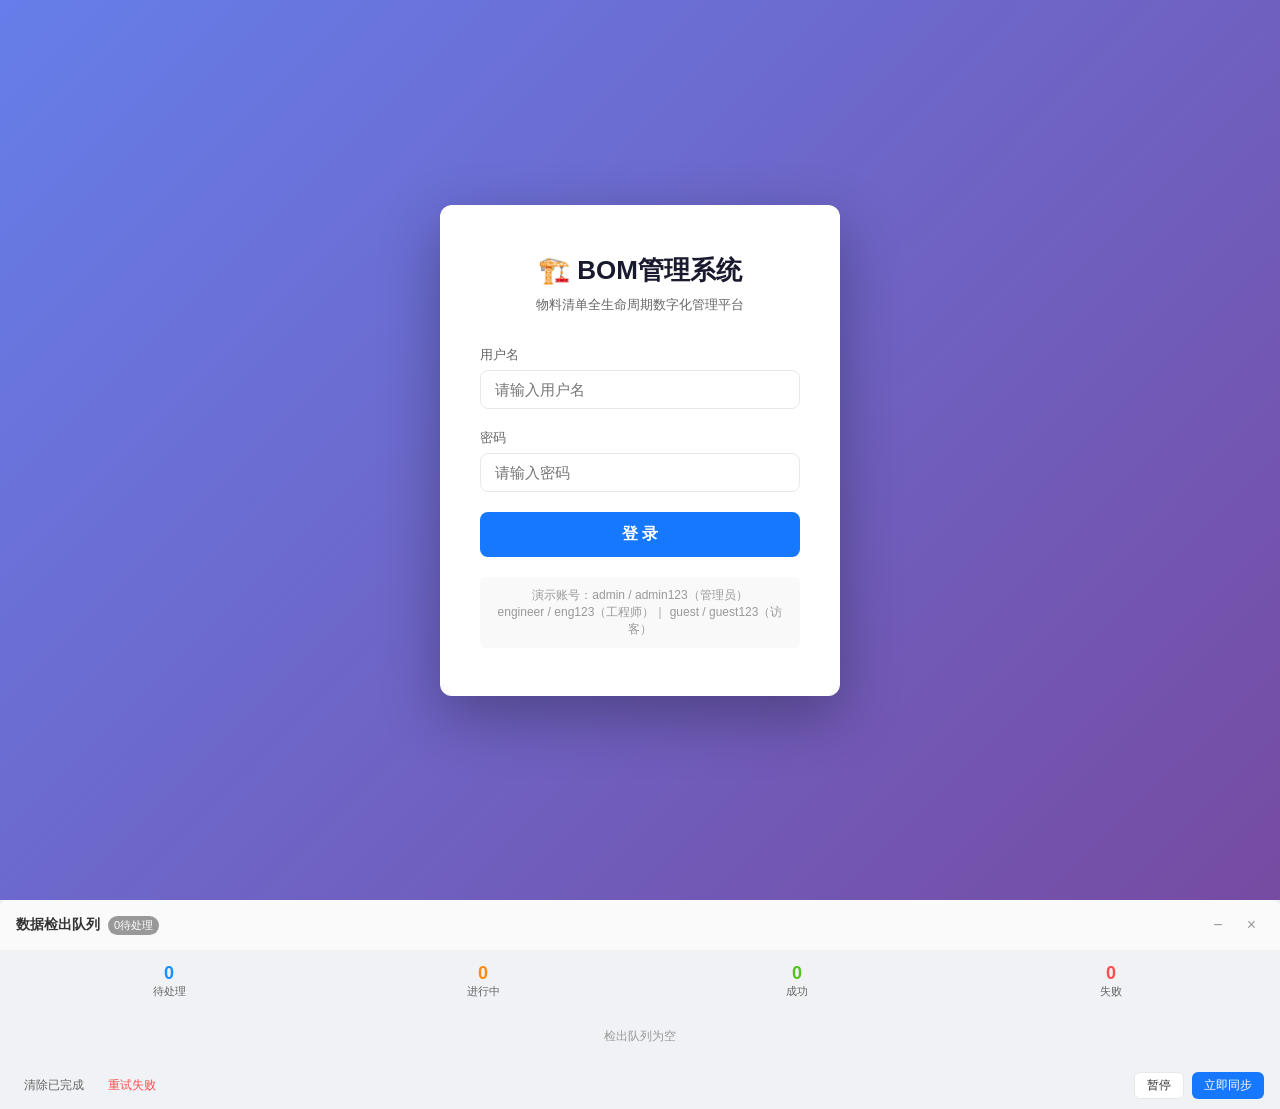
==== commit 8911f8f6: "refactor: 前端模块化重构 - CSS和JS拆分为独立文件" ====
--- a/frontend/index.html
+++ b/frontend/index.html
@@ -1,3767 +1,172 @@
-<!DOCTYPE html>
-<html lang="zh-CN">
-<head>
-<meta charset="UTF-8">
-<meta name="viewport" content="width=device-width, initial-scale=1.0">
-<title>BOM管理系统</title>
-<style>
-*,*::before,*::after{box-sizing:border-box;margin:0;padding:0}
-:root{--primary:#1677ff;--primary-light:#e6f4ff;--primary-dark:#0958d9;--success:#52c41a;--warning:#faad14;--danger:#ff4d4f;--bg:#f0f2f5;--card:#fff;--border:#e8e8e8;--text:#333;--text-secondary:#666;--text-light:#999;--sidebar-bg:#001529;--shadow:0 2px 8px rgba(0,0,0,.09);--radius:6px}
-html,body{height:100%;font-family:-apple-system,BlinkMacSystemFont,"Segoe UI","PingFang SC","Hiragino Sans GB","Microsoft YaHei",sans-serif;font-size:14px;color:var(--text);background:var(--bg)}
-a{text-decoration:none;color:inherit}
-button{cursor:pointer;font-family:inherit;font-size:14px;border:none;outline:none}
-input,select,textarea{font-family:inherit;font-size:14px;outline:none;border:1px solid var(--border);border-radius:var(--radius);padding:8px 12px;transition:border-color .2s}
-input:focus,select:focus,textarea:focus{border-color:var(--primary);box-shadow:0 0 0 2px rgba(22,119,255,.2)}
-table{width:100%;border-collapse:collapse}
-th,td{padding:10px 14px;text-align:left;border-bottom:1px solid #f0f0f0}
-th{background:#fafafa;font-weight:600;color:var(--text-secondary);white-space:nowrap}
-tbody tr:hover{background:#fafafa}
-
-#login-page{display:flex;align-items:center;justify-content:center;height:100vh;background:linear-gradient(135deg,#667eea 0%,#764ba2 100%)}
-.login-card{background:#fff;border-radius:12px;padding:48px 40px;width:400px;box-shadow:0 20px 60px rgba(0,0,0,.3);text-align:center}
-.login-card h1{font-size:26px;margin-bottom:8px;color:#1a1a2e}
-.login-card p.sub{color:var(--text-secondary);margin-bottom:32px;font-size:13px}
-.login-card .form-group{margin-bottom:20px;text-align:left}
-.login-card label{display:block;font-size:13px;color:var(--text-secondary);margin-bottom:6px}
-.login-card input{width:100%;padding:10px 14px;font-size:15px;border-radius:8px}
-.login-card .btn-login{width:100%;padding:12px;background:var(--primary);color:#fff;border-radius:8px;font-size:16px;font-weight:600;transition:background .2s}
-.login-card .btn-login:hover{background:var(--primary-dark)}
-.login-card .demo-hint{margin-top:20px;font-size:12px;color:var(--text-light);background:#f9f9f9;padding:10px;border-radius:6px}
-
-#app{display:flex;height:100vh;overflow:hidden}
-#sidebar{width:220px;background:var(--sidebar-bg);color:#fff;display:flex;flex-direction:column;flex-shrink:0;overflow-y:auto}
-.sidebar-header{padding:20px;text-align:center;font-size:18px;font-weight:700;border-bottom:1px solid rgba(255,255,255,.1);letter-spacing:1px}
-.sidebar-nav{flex:1;padding:8px 0}
-.sidebar-nav a{display:flex;align-items:center;padding:12px 24px;color:rgba(255,255,255,.65);transition:all .2s;font-size:14px;cursor:pointer}
-.sidebar-nav a:hover{color:#fff;background:rgba(255,255,255,.08)}
-.sidebar-nav a.active{color:#fff;background:var(--primary)}
-.sidebar-nav a .nav-icon{margin-right:10px;font-size:16px}
-.sidebar-footer{padding:16px 24px;border-top:1px solid rgba(255,255,255,.1);font-size:12px;color:rgba(255,255,255,.35);text-align:center}
-
-.main-wrapper{flex:1;display:flex;flex-direction:column;overflow:hidden}
-#topbar{height:56px;background:#fff;border-bottom:1px solid var(--border);display:flex;align-items:center;justify-content:space-between;padding:0 24px;flex-shrink:0;box-shadow:0 1px 4px rgba(0,0,0,.04)}
-#topbar .left{display:flex;align-items:center;gap:16px}
-#topbar .breadcrumb{font-size:15px;font-weight:600;color:var(--text)}
-#topbar .right{display:flex;align-items:center;gap:16px}
-.user-badge{background:var(--primary-light);color:var(--primary);padding:4px 12px;border-radius:12px;font-size:13px;font-weight:500}
-#sync-indicator{min-width:60px;text-align:right;font-size:11px;transition:opacity .3s;opacity:0}
-#sync-indicator:not(:empty){opacity:1}
-.btn-outline{padding:6px 16px;border:1px solid var(--border);border-radius:var(--radius);background:#fff;color:var(--text);font-size:13px;transition:all .2s}
-.btn-outline:hover{border-color:var(--primary);color:var(--primary)}
-.btn-primary{padding:6px 16px;background:var(--primary);color:#fff;border-radius:var(--radius);font-size:13px;transition:background .2s}
-.btn-primary:hover{background:var(--primary-dark)}
-.btn-danger{padding:6px 16px;background:var(--danger);color:#fff;border-radius:var(--radius);font-size:13px}
-.btn-success{padding:6px 16px;background:var(--success);color:#fff;border-radius:var(--radius);font-size:13px}
-.btn-sm{padding:4px 10px;font-size:12px}
-.btn-text{background:none;color:var(--primary);padding:4px 8px;font-size:13px}
-.btn-link{background:none;color:var(--primary);padding:2px 6px;font-size:12px;text-decoration:underline;cursor:pointer;border:none}
-.btn-link:hover{color:var(--primary-dark)}
-.file-preview{display:flex;align-items:center;gap:8px;padding:4px 0;min-height:24px}
-.file-preview .file-name{font-size:12px;color:var(--text);word-break:break-all;flex:1}
-.file-preview .file-name.empty{color:var(--text-light);font-style:italic}
-.file-preview .file-size{font-size:11px;color:var(--text-light);white-space:nowrap}
-input[type="file"]{font-size:12px;cursor:pointer}
-.btn-text:hover{color:var(--primary-dark)}
-.btn-text.danger{color:var(--danger)}
-.btn-text.danger:hover{color:#d9363e}
-
-#content{flex:1;overflow-y:auto;padding:24px}
-.page-header{display:flex;justify-content:space-between;align-items:center;margin-bottom:20px}
-.page-header h2{font-size:20px;font-weight:600}
-.page-header .actions{display:flex;gap:10px;align-items:center}
-
-.stats-row{display:grid;grid-template-columns:repeat(auto-fit,minmax(220px,1fr));gap:16px;margin-bottom:24px}
-.stat-card{background:#fff;border-radius:var(--radius);padding:20px 24px;box-shadow:var(--shadow);display:flex;align-items:center;gap:16px}
-.stat-card .stat-icon{width:48px;height:48px;border-radius:12px;display:flex;align-items:center;justify-content:center;font-size:24px}
-.stat-card .stat-icon.blue{background:#e6f4ff;color:var(--primary)}
-.stat-card .stat-icon.green{background:#f6ffed;color:var(--success)}
-.stat-card .stat-icon.orange{background:#fff7e6;color:var(--warning)}
-.stat-card .stat-icon.red{background:#fff2f0;color:var(--danger)}
-.stat-card .stat-info .label{font-size:13px;color:var(--text-secondary)}
-.stat-card .stat-info .value{font-size:28px;font-weight:700;margin-top:2px}
-
-.card{background:#fff;border-radius:var(--radius);box-shadow:var(--shadow);margin-bottom:16px}
-.card-header{padding:16px 20px;border-bottom:1px solid #f0f0f0;display:flex;justify-content:space-between;align-items:center;font-weight:600;font-size:15px}
-.card-body{padding:20px}
-
-.toolbar{display:flex;gap:10px;align-items:center;margin-bottom:16px;flex-wrap:wrap}
-.toolbar .search-box{position:relative;flex:1;max-width:300px}
-.toolbar .search-box input{width:100%;padding-left:36px}
-.toolbar select{padding:8px 12px;min-width:120px}
-.toolbar .spacer{flex:1}
-
-.table-wrapper{overflow-x:auto}
-.table-wrapper table th:last-child,.table-wrapper table td:last-child{white-space:nowrap;text-align:right}
-.th-sortable{cursor:pointer;user-select:none;position:relative;padding-right:20px !important}
-.th-sortable:hover{color:var(--primary)}
-.th-sort-icon{position:absolute;right:6px;top:50%;transform:translateY(-50%);font-size:11px;color:#999;opacity:.4}
-.th-sortable.sorted .th-sort-icon{opacity:1;color:var(--primary)}
-.th-sort-icon.asc::after{content:'▲'}
-.th-sort-icon.desc::after{content:'▼'}
-.th-sort-icon.none::after{content:'△'}
-
-.pagination{display:flex;justify-content:space-between;align-items:center;margin-top:16px;font-size:13px;color:var(--text-secondary)}
-.pagination .page-info span{color:var(--text)}
-.pagination .page-btns{display:flex;gap:4px}
-.pagination .page-btns button{min-width:32px;height:32px;border:1px solid var(--border);background:#fff;border-radius:4px;color:var(--text);font-size:13px}
-.pagination .page-btns button:hover{border-color:var(--primary);color:var(--primary)}
-.pagination .page-btns button.active{background:var(--primary);color:#fff;border-color:var(--primary)}
-.pagination .page-btns button:disabled{opacity:.4;cursor:not-allowed}
-
-.tag{display:inline-block;padding:2px 8px;border-radius:2px;font-size:14px;font-weight:400;background:#f9f9f9;color:#333;border:1px solid #d9d9d9}
-.tag-success{background:#f6ffed;color:#52c41a;border-color:#b7eb8f}
-.tag-warning{background:#fffbe6;color:#faad14;border-color:#ffe58f}
-.tag-info{background:#e6f7ff;color:#1890ff;border-color:#91d5ff}
-.tag-danger{background:#fff2f0;color:#ff4d4f;border-color:#ffccc7}
-.tag-default{background:#fafafa;color:#999;border-color:#d9d9d9}
-.tag-blue{background:#e6f4ff;color:#1677ff;border-color:#91caff}
-
-#modal-overlay{position:fixed;top:0;left:0;right:0;bottom:0;background:rgba(0,0,0,.45);z-index:1000;display:flex;align-items:center;justify-content:center;animation:fadeIn .15s}
-#modal-box{background:#fff;border-radius:8px;width:580px;max-width:90vw;max-height:85vh;display:flex;flex-direction:column;animation:slideUp .2s}
-#modal-box.large{width:780px}
-#modal-header{padding:16px 20px;border-bottom:1px solid #f0f0f0;display:flex;justify-content:space-between;align-items:center;flex-shrink:0}
-#modal-header h3{font-size:16px;font-weight:600}
-#modal-close{width:32px;height:32px;border:none;background:none;font-size:20px;color:var(--text-light);cursor:pointer;border-radius:4px;display:flex;align-items:center;justify-content:center}
-#modal-close:hover{background:#f5f5f5}
-#modal-body{padding:20px;overflow-y:auto;flex:1}
-.modal-footer{padding:12px 20px;border-top:1px solid #f0f0f0;display:flex;justify-content:flex-end;gap:10px;flex-shrink:0}
-@keyframes fadeIn{from{opacity:0}to{opacity:1}}
-@keyframes slideUp{from{transform:translateY(20px);opacity:0}to{transform:translateY(0);opacity:1}}
-
-.form-row{display:grid;grid-template-columns:1fr 1fr;gap:16px;margin-bottom:0}
-.form-group{margin-bottom:16px}
-.form-group label{display:block;font-size:13px;color:var(--text-secondary);margin-bottom:6px}
-.form-group label .required{color:var(--danger);margin-left:2px}
-.form-group input,.form-group select,.form-group textarea{width:100%}
-.form-group.full{grid-column:1/-1}
-textarea{resize:vertical;min-height:80px}
-
-.tree-view{padding:8px 0}
-.tree-node{user-select:none}
-.tree-node-content{display:flex;align-items:center;padding:6px 8px;border-radius:4px;cursor:pointer;gap:6px;transition:background .15s}
-.tree-node-content:hover{background:#f5f5f5}
-.tree-toggle{width:20px;text-align:center;font-size:12px;color:var(--text-light);flex-shrink:0}
-.tree-icon{font-size:16px;flex-shrink:0}
-.tree-label{flex:1;font-size:14px}
-.tree-actions{display:flex;gap:4px;opacity:0;transition:opacity .15s}
-.tree-node-content:hover .tree-actions{opacity:1}
-.tree-children{padding-left:24px}
-
-.tabs{display:flex;border-bottom:1px solid var(--border);margin-bottom:20px}
-.tabs .tab{padding:10px 20px;cursor:pointer;color:var(--text-secondary);font-size:14px;border-bottom:2px solid transparent;transition:all .2s}
-.tabs .tab:hover{color:var(--primary)}
-.tabs .tab.active{color:var(--primary);border-bottom-color:var(--primary);font-weight:600}
-
-#toast-container{position:fixed;top:20px;right:20px;z-index:2000;display:flex;flex-direction:column;gap:8px}
-.toast{padding:12px 20px;border-radius:6px;color:#fff;font-size:14px;animation:slideIn .3s;box-shadow:0 4px 12px rgba(0,0,0,.15);display:flex;align-items:center;gap:8px}
-.toast.success{background:#52c41a}
-.toast.error{background:#ff4d4f}
-.toast.warning{background:#faad14;color:#333}
-.toast.info{background:var(--primary)}
-@keyframes slideIn{from{transform:translateX(100%);opacity:0}to{transform:translateX(0);opacity:1}}
-
-.bom-detail-header{display:flex;justify-content:space-between;align-items:flex-start;margin-bottom:20px;padding:16px;background:#fafafa;border-radius:var(--radius)}
-.bom-detail-header h3{font-size:16px;margin-bottom:4px}
-.bom-detail-header .meta{font-size:13px;color:var(--text-secondary)}
-.bom-info-grid{display:grid;grid-template-columns:repeat(4,1fr);gap:12px;margin-bottom:20px}
-.bom-info-item{background:#fafafa;padding:12px;border-radius:var(--radius)}
-.bom-info-item .label{font-size:12px;color:var(--text-light);margin-bottom:4px}
-.bom-info-item .value{font-size:15px;font-weight:600}
-
-.dict-table{margin-top:16px}
-.dict-item{display:flex;align-items:center;gap:10px;padding:8px 0;border-bottom:1px solid #f5f5f5}
-.dict-item:last-child{border:none}
-.dict-item .dict-value{flex:1;padding:6px 12px;background:#fafafa;border-radius:4px;font-size:13px}
-.dict-item .dict-actions{display:flex;gap:6px}
-
-.confirm-content{text-align:center;padding:20px 0}
-.confirm-content .icon{font-size:48px;margin-bottom:12px}
-.confirm-content .msg{font-size:15px;color:var(--text)}
-
-.log-list{max-height:400px;overflow-y:auto}
-.log-item{display:flex;gap:12px;padding:8px 0;border-bottom:1px solid #f5f5f5;font-size:13px}
-.log-item:last-child{border:none}
-.log-item .log-time{color:var(--text-light);white-space:nowrap;min-width:140px}
-.log-item .log-user{color:var(--primary);min-width:80px}
-.log-item .log-action{flex:1}
-
-/* 同步进度模态框 */
-.sync-modal-overlay{position:fixed;top:0;left:0;right:0;bottom:0;background:rgba(0,0,0,.5);display:flex;align-items:center;justify-content:center;z-index:2000;opacity:0;visibility:hidden;transition:all .3s}
-.sync-modal-overlay.active{opacity:1;visibility:visible}
-.sync-modal{background:#fff;border-radius:12px;width:480px;max-width:90%;padding:24px;box-shadow:0 20px 60px rgba(0,0,0,.3);transform:scale(.9);transition:transform .3s}
-.sync-modal-overlay.active .sync-modal{transform:scale(1)}
-.sync-modal-header{display:flex;justify-content:space-between;align-items:center;margin-bottom:20px}
-.sync-modal-header h3{font-size:18px;font-weight:600}
-.sync-modal-header .close-btn{background:none;border:none;font-size:20px;color:var(--text-light);cursor:pointer;padding:4px}
-.sync-modal-header .close-btn:hover{color:var(--text)}
-.sync-progress{margin-bottom:16px}
-.sync-progress-bar{height:8px;background:#f0f0f0;border-radius:4px;overflow:hidden;margin-bottom:12px}
-.sync-progress-fill{height:100%;background:linear-gradient(90deg,var(--primary),#40a9ff);border-radius:4px;transition:width .3s ease}
-.sync-progress-info{display:flex;justify-content:space-between;align-items:center;font-size:13px;color:var(--text-secondary)}
-.sync-progress-info .percentage{font-weight:600;color:var(--primary);font-size:16px}
-.sync-status{text-align:center;padding:12px 0;font-size:14px;color:var(--text-secondary)}
-.sync-status .current-entity{color:var(--primary);font-weight:500}
-.sync-results{margin-top:16px;padding:12px;background:#f9f9f9;border-radius:8px;font-size:12px}
-.sync-results .result-item{display:flex;justify-content:space-between;padding:4px 0;border-bottom:1px dashed #e8e8e8}
-.sync-results .result-item:last-child{border:none}
-.sync-results .result-label{color:var(--text-secondary)}
-.sync-results .result-value{font-weight:500}
-.sync-results .result-value.success{color:var(--success)}
-.sync-results .result-value.failed{color:var(--danger)}
-.sync-modal-footer{display:flex;justify-content:center;margin-top:20px;gap:12px}
-.sync-modal-footer .btn-cancel{padding:8px 24px;border:1px solid var(--border);background:#fff;border-radius:6px;cursor:pointer}
-.sync-modal-footer .btn-cancel:hover{border-color:var(--primary);color:var(--primary)}
-.sync-modal-footer .btn-cancel:disabled{opacity:.5;cursor:not-allowed}
-
-::-webkit-scrollbar{width:6px;height:6px}
-::-webkit-scrollbar-track{background:transparent}
-::-webkit-scrollbar-thumb{background:#d9d9d9;border-radius:3px}
-::-webkit-scrollbar-thumb:hover{background:#bbb}
-
-@media(max-width:768px){
-  #sidebar{width:60px}
-  .sidebar-header,.sidebar-nav a span,.sidebar-footer{display:none}
-  .sidebar-nav a{justify-content:center;padding:14px}
-  .form-row{grid-template-columns:1fr}
-  .stats-row{grid-template-columns:1fr}
-  .bom-info-grid{grid-template-columns:1fr 1fr}
-}
-
-/* 同步队列面板 */
-.sync-panel {
-  position: fixed;
-  bottom: 20px;
-  right: 20px;
-  width: 360px;
-  max-height: 500px;
-  background: #fff;
-  border: 1px solid #e8e8e8;
-  border-radius: 8px;
-  box-shadow: 0 4px 12px rgba(0,0,0,0.15);
-  z-index: 1000;
-  font-family: -apple-system, BlinkMacSystemFont, "Segoe UI", Roboto, sans-serif;
-  transition: all 0.3s ease;
-  overflow: hidden;
-}
-
-.sync-panel.minimized {
-  height: 40px;
-  max-height: 40px;
-}
-
-.panel-header {
-  display: flex;
-  align-items: center;
-  justify-content: space-between;
-  padding: 12px 16px;
-  border-bottom: 1px solid #f0f0f0;
-  cursor: move;
-  background: #fafafa;
-  border-radius: 8px 8px 0 0;
-}
-
-.panel-header .sync-badge {
-  font-size: 11px;
-  padding: 2px 6px;
-  border-radius: 10px;
-  background: #1890ff;
-  color: #fff;
-}
-
-.btn-icon {
-  background: none;
-  border: none;
-  font-size: 16px;
-  color: #999;
-  cursor: pointer;
-  padding: 4px 8px;
-  border-radius: 4px;
-}
-
-.btn-icon:hover {
-  background: #f5f5f5;
-}
-
-.sync-stats-row {
-  display: grid;
-  grid-template-columns: 1fr 1fr 1fr 1fr;
-  gap: 8px;
-  padding: 12px 16px;
-  border-bottom: 1px solid #f0f0f0;
-}
-
-.sync-stat-item {
-  text-align: center;
-}
-
-.sync-stat-item .stat-value {
-  font-size: 18px;
-  font-weight: 600;
-}
-
-.sync-stat-item .stat-label {
-  font-size: 11px;
-  color: #666;
-}
-
-.current-task {
-  padding: 12px 16px;
-  border-bottom: 1px solid #f0f0f0;
-}
-
-.progress-bar {
-  height: 4px;
-  background: #f0f0f0;
-  border-radius: 2px;
-  overflow: hidden;
-}
-
-.progress-fill {
-  height: 100%;
-  background: #1890ff;
-  border-radius: 2px;
-  transition: width 0.3s;
-}
-
-.queue-list {
-  max-height: 280px;
-  overflow-y: auto;
-}
-
-.queue-item {
-  display: flex;
-  align-items: center;
-  gap: 12px;
-  padding: 10px 16px;
-  border-bottom: 1px solid #f9f9f9;
-}
-
-.status-indicator {
-  width: 8px;
-  height: 8px;
-  border-radius: 50%;
-}
-
-.status-pending { background: #fa8c16; }
-.status-uploading { background: #1890ff; }
-.status-success { background: #52c41a; }
-.status-error { background: #ff4d4f; }
-
-.queue-item-content {
-  flex: 1;
-}
-
-.queue-item-actions {
-  display: flex;
-  gap: 8px;
-}
-
-.btn-text-small {
-  background: none;
-  border: none;
-  color: #1890ff;
-  font-size: 11px;
-  cursor: pointer;
-  padding: 2px 6px;
-}
-
-.btn-text-small:hover {
-  text-decoration: underline;
-}
-
-.panel-footer {
-  display: flex;
-  justify-content: space-between;
-  padding: 10px 16px;
-  border-top: 1px solid #f0f0f0;
-}
-</style>
-</head>
-<body>
-
-<div id="login-page">
-  <div class="login-card">
-    <h1>🏗️ BOM管理系统</h1>
-    <p class="sub">物料清单全生命周期数字化管理平台</p>
-    <div class="form-group">
-      <label>用户名</label>
-      <input type="text" id="login-user" placeholder="请输入用户名" autocomplete="off">
-    </div>
-    <div class="form-group">
-      <label>密码</label>
-      <input type="password" id="login-pass" placeholder="请输入密码">
-    </div>
-    <button class="btn-login" id="login-btn">登 录</button>
-    <div class="demo-hint">
-      演示账号：admin / admin123（管理员）<br>
-      engineer / eng123（工程师）｜ guest / guest123（访客）
-    </div>
-  </div>
-</div>
-
-<div id="app" style="display:none">
-  <aside id="sidebar">
-    <div class="sidebar-header">🏗️ BOM管理</div>
-    <nav class="sidebar-nav" id="sidebar-nav">
-      <a data-page="dashboard" class="active"><span class="nav-icon">📊</span><span>仪表盘</span></a>
-      <a data-page="parts"><span class="nav-icon">🔧</span><span>零件管理</span></a>
-      <a data-page="components"><span class="nav-icon">📦</span><span>部件管理</span></a>
-      <a data-page="bom"><span class="nav-icon">📋</span><span>BOM管理</span></a>
-      <a data-page="users" data-roles="admin"><span class="nav-icon">👥</span><span>用户管理</span></a>
-      <a data-page="logs" data-roles="admin"><span class="nav-icon">📝</span><span>操作日志</span></a>
-      <a data-page="settings" data-roles="admin"><span class="nav-icon">⚙️</span><span>系统设置</span></a>
-    </nav>
-    <div class="sidebar-footer">v1.0 · BOM管理系统</div>
-  </aside>
-  <div class="main-wrapper">
-    <header id="topbar">
-      <div class="left"><span class="breadcrumb" id="breadcrumb">仪表盘</span></div>
-      <div class="right">
-        <span id="sync-indicator" title="同步状态" style="font-size:11px;color:var(--text-light);margin-right:8px"></span>
-        <button class="btn-outline" id="pull-btn" title="从服务器拉取数据">🔄 检出数据</button>
-        <button class="btn-outline" id="clear-cache-btn" title="清除本地缓存数据，下次同步时从服务器重新拉取" style="margin-left:4px">🗑️ 清除缓存</button>
-        <span class="user-badge" id="user-badge">管理员</span>
-        <button class="btn-outline" id="logout-btn">退出登录</button>
-      </div>
-    </header>
-    <div id="content"></div>
-  </div>
-</div>
-
-<div id="modal-overlay" style="display:none">
-  <div id="modal-box">
-    <div id="modal-header"><h3 id="modal-title"></h3><button id="modal-close">×</button></div>
-    <div id="modal-body"></div>
-  </div>
-</div>
-
-<div id="toast-container"></div>
-
-<!-- 同步进度模态框 -->
-<div id="sync-modal" class="sync-modal-overlay">
-  <div class="sync-modal">
-    <div class="sync-modal-header">
-      <h3>🔄 从服务器检出数据</h3>
-      <button class="close-btn" id="sync-modal-close">×</button>
-    </div>
-    <div class="sync-modal-body">
-      <div class="sync-progress">
-        <div class="sync-progress-bar">
-          <div class="sync-progress-fill" id="sync-progress-fill" style="width:0%"></div>
-        </div>
-        <div class="sync-progress-info">
-          <span id="sync-progress-text">准备同步...</span>
-          <span class="percentage" id="sync-progress-percent">0%</span>
-        </div>
-      </div>
-      <div class="sync-status" id="sync-status">
-        正在连接服务器...
-      </div>
-      <div class="sync-results" id="sync-results" style="display:none">
-        <div class="result-item"><span class="result-label">零件</span><span class="result-value" id="result-parts">-</span></div>
-        <div class="result-item"><span class="result-label">部件</span><span class="result-value" id="result-components">-</span></div>
-        <div class="result-item"><span class="result-label">用户</span><span class="result-value" id="result-users">-</span></div>
-        <div class="result-item"><span class="result-label">材质字典</span><span class="result-value" id="result-dict_materials">-</span></div>
-      </div>
-    </div>
-    <div class="sync-modal-footer">
-      <button class="btn-cancel" id="sync-cancel-btn">取消</button>
-    </div>
-  </div>
-</div>
-
-<!-- 同步队列面板 -->
-<div id="sync-panel" class="sync-panel">
-  <div class="panel-header" style="display:flex;align-items:center;justify-content:space-between;padding:12px 16px;border-bottom:1px solid #f0f0f0;cursor:move;background:#fafafa;border-radius:8px 8px 0 0">
-    <div style="display:flex;align-items:center;gap:8px">
-      <span style="font-size:14px;font-weight:600">数据检出队列</span>
-      <span class="sync-badge" id="sync-panel-badge" style="font-size:11px;padding:2px 6px;border-radius:10px;background:#1890ff;color:#fff">0待处理</span>
-    </div>
-    <div style="display:flex;gap:8px">
-      <button class="btn-icon" id="sync-panel-toggle" title="最小化">−</button>
-      <button class="btn-icon" id="sync-panel-close" title="关闭">×</button>
-    </div>
-  </div>
-  <div id="sync-panel-content">
-    <div class="sync-stats-row">
-      <div class="sync-stat-item">
-        <div class="stat-value" id="sync-stat-pending" style="color:#1890ff">0</div>
-        <div class="stat-label">待处理</div>
-      </div>
-      <div class="sync-stat-item">
-        <div class="stat-value" id="sync-stat-uploading" style="color:#fa8c16">0</div>
-        <div class="stat-label">进行中</div>
-      </div>
-      <div class="sync-stat-item">
-        <div class="stat-value" id="sync-stat-success" style="color:#52c41a">0</div>
-        <div class="stat-label">成功</div>
-      </div>
-      <div class="sync-stat-item">
-        <div class="stat-value" id="sync-stat-error" style="color:#ff4d4f">0</div>
-        <div class="stat-label">失败</div>
-      </div>
-    </div>
-    <div class="current-task" id="sync-current-task" style="display:none">
-      <div style="display:flex;justify-content:space-between;margin-bottom:6px">
-        <span style="font-size:13px;font-weight:500" id="sync-task-title">正在上传：零件 P-0012</span>
-        <span style="font-size:12px;color:#1890ff" id="sync-task-progress">65%</span>
-      </div>
-      <div class="progress-bar">
-        <div class="progress-fill" id="sync-progress-fill" style="width:0%"></div>
-      </div>
-    </div>
-    <div class="queue-list" id="sync-queue-list">
-      <!-- 队列项会动态插入 -->
-    </div>
-    <div class="panel-footer">
-      <div style="display:flex;gap:8px">
-        <button class="btn-text" id="sync-clear-completed" style="font-size:12px;color:#666">清除已完成</button>
-        <button class="btn-text" id="sync-retry-failed" style="font-size:12px;color:#ff4d4f">重试失败</button>
-      </div>
-      <div style="display:flex;gap:8px">
-        <button class="btn-outline" id="sync-pause-btn" style="font-size:12px;padding:4px 12px">暂停</button>
-        <button class="btn-primary" id="sync-force-sync" style="font-size:12px;padding:4px 12px">立即同步</button>
-      </div>
-    </div>
-  </div>
-</div>
-
-<script>
-
-/* Data Store */
-const API = {
-  _base: '/api',
-  _token: null,
-
-  setToken(token) { this._token = token; localStorage.setItem('bom_api_token', token); },
-  loadToken() { this._token = localStorage.getItem('bom_api_token'); },
-  clearToken() { this._token = null; localStorage.removeItem('bom_api_token'); },
-
-  _headers() {
-    const h = { 'Content-Type': 'application/json' };
-    if (this._token) h['Authorization'] = 'Bearer ' + this._token;
-    return h;
-  },
-
-  async _fetch(method, path, body) {
-    const opts = { method, headers: this._headers() };
-    if (body) opts.body = JSON.stringify(body);
-    const r = await fetch(this._base + path, opts);
-    if (!r.ok) {
-      // 401 未授权：Token 过期或无效，自动跳转到登录页
-      if (r.status === 401) {
-        this.clearToken();
-        UI.toast('登录已过期，请重新登录', 'warning');
-        setTimeout(function() { Router.navigate('login'); }, 1500);
-        throw new Error('Unauthorized');
-      }
-      const e = await r.text();
-      const err = new Error(e);
-      err.status = r.status;
-      throw err;
-    }
-    return r.status === 204 ? null : r.json();
-  },
-
-  // Auth
-  async login(username, password) {
-    const form = new URLSearchParams();
-    form.append('username', username);
-    form.append('password', password);
-    const r = await fetch(this._base + '/auth/token', {
-      method: 'POST',
-      headers: { 'Content-Type': 'application/x-www-form-urlencoded' },
-      body: form
-    });
-    if (!r.ok) return null;
-    const data = await r.json();
-    this.setToken(data.access_token);
-    return data;
-  },
-
-  async getMe() { return this._fetch('GET', '/auth/me'); },
-
-  // Parts
-
-  async deleteAttachment(entity_type, entity_id, file_type) {
-    return this._fetch('DELETE', '/attachments/by-entity?entity_type=' + entity_type + '&entity_id=' + entity_id + '&file_type=' + file_type);
-  },
-  async getParts() { return this._fetch('GET', '/parts/'); },
-  async getPart(id) { return this._fetch('GET', '/parts/' + id); },
-  async createPart(data) { return this._fetch('POST', '/parts/', data); },
-  async updatePart(id, data) { return this._fetch('PUT', '/parts/' + id, data); },
-  async deletePart(id) { return this._fetch('DELETE', '/parts/' + id); },
-
-  // Assemblies
-  async getAssemblies() { return this._fetch('GET', '/assemblies/'); },
-  async getAssembly(id) { return this._fetch('GET', '/assemblies/' + id); },
-  async createAssembly(data) { return this._fetch('POST', '/assemblies/', data); },
-  async updateAssembly(id, data) { return this._fetch('PUT', '/assemblies/' + id, data); },
-  async deleteAssembly(id) { return this._fetch('DELETE', '/assemblies/' + id); },
-  async getAssemblyParts(id) { return this._fetch('GET', '/assemblies/' + id + '/parts'); },
-  async getAllBomItems() { return this._fetch('GET', '/bom/items/all'); },
-  async addAssemblyPart(id, data) { return this._fetch('POST', '/assemblies/' + id + '/parts', data); },
-  async removeAssemblyPart(asmId, itemId) { return this._fetch('DELETE', '/assemblies/' + asmId + '/parts/' + itemId); },
-
-  // Users
-  async getUsers() { return this._fetch('GET', '/users/'); },
-  async getUser(id) { return this._fetch('GET', '/users/' + id); },
-  async createUser(data) { return this._fetch('POST', '/users/', data); },
-  async updateUser(id, data) { this._fetch('PUT', '/users/' + id, data); },  // 用户更新无返回
-  async deleteUser(id) { return this._fetch('DELETE', '/users/' + id); },
-
-  // Logs
-  async getLogs() { return this._fetch('GET', '/logs/'); },
-
-  // Dictionary
-  async getDict(dictType) { return this._fetch('GET', '/dict/' + dictType); },
-  async createDict(dictType, value) { return this._fetch('POST', '/dict/' + dictType, { value: value }); },
-  async updateDict(dictType, id, value) { return this._fetch('PUT', '/dict/' + dictType + '/' + id, { value: value }); },
-  async deleteDict(dictType, id) { return this._fetch('DELETE', '/dict/' + dictType + '/' + id); },
-
-  // 全量同步（手动）
-  async syncAll(parts, assemblies) {
-    const results = { parts: { created: 0, updated: 0, errors: [] }, assemblies: { created: 0, updated: 0, errors: [] } };
-    for (const p of parts) {
-      try {
-        const all = await this.getParts().catch(() => []);
-        const match = all.find(x => x.code === p.code);
-        if (match) {
-          await this.updatePart(match.id, { name: p.name, spec: p.spec, price: p.price, stock: p.stock, status: p.status, remark: p.remark });
-          results.parts.updated++;
-        } else {
-          await this.createPart({ code: p.code, name: p.name, spec: p.spec, price: p.price, stock: p.stock, status: p.status, remark: p.remark });
-          results.parts.created++;
-        }
-      } catch (e) { results.parts.errors.push(p.code + ': ' + e.message); }
-    }
-    for (const c of assemblies) {
-      try {
-        const all = await this.getAssemblies().catch(() => []);
-        const match = all.find(x => x.code === c.code);
-        if (match) {
-          await this.updateAssembly(match.id, { name: c.name, spec: c.spec, version: c.version, price: c.price, status: c.status, remark: c.remark });
-          results.assemblies.updated++;
-        } else {
-          await this.createAssembly({ code: c.code, name: c.name, spec: c.spec, version: c.version, price: c.price, status: c.status, remark: c.remark });
-          results.assemblies.created++;
-        }
-      } catch (e) { results.assemblies.errors.push(c.code + ': ' + e.message); }
-    }
-    return results;
-  }
-};
-
-// 启动时恢复 API token
-API.loadToken();
-
-// HTML 转义：防止用户输入 " 等字符破坏属性值注入
-var _esc = function(s) { return (s || '').replace(/&/g,'&amp;').replace(/</g,'&lt;').replace(/>/g,'&gt;').replace(/"/g,'&quot;'); };
-
-// UUID v4 生成函数
-function _uuid() {
-  return 'xxxxxxxx-xxxx-4xxx-yxxx-xxxxxxxxxxxx'.replace(/[xy]/g, function(c) {
-    var r = Math.random() * 16 | 0, v = c == 'x' ? r : (r & 0x3 | 0x8);
-    return v.toString(16);
-  });
-}
-
-const Store = {
-  _prefix: 'bom_',
-
-  // ===== 同步元数据 =====
-  // 本地临时ID → 服务器真实ID 的持久映射（用于处理本地先创建、服务器后分配ID的场景）
-  _getIdMap() {
-    try { return JSON.parse(localStorage.getItem(this._prefix + '_idMap')) || {}; } catch { return {}; }
-  },
-  _setIdMap(m) { localStorage.setItem(this._prefix + '_idMap', JSON.stringify(m)); },
-  // 解析服务器真实ID（优先从映射表查，其次直接返回）
-  resolveId(entity, localId) {
-    if (!localId) return null;
-    const map = this._getIdMap()[entity] || {};
-    return map[localId] || localId;
-  },
-  // 记录本地ID → 服务器ID 的映射
-  registerId(entity, localId, serverId) {
-    if (localId === serverId) return;
-    const all = this._getIdMap();
-    if (!all[entity]) all[entity] = {};
-    all[entity][localId] = serverId;
-    this._setIdMap(all);
-  },
-
-  // ===== 后台同步队列 =====
-  _syncQueue: [],         // 待同步任务队列
-  _syncRunning: false,    // 是否正在处理
-  _syncStatus: 'idle',    // idle | syncing | error | offline
-  _syncErrorCount: 0,     // 连续失败计数
-  _currentTask: null,     // 当前正在执行的任务（用于面板显示）
-  _syncStats: { success: 0, failed: 0, total: 0 }, // 同步统计
-  _taskHistory: [], // 已完成任务历史（用于面板显示）
-
-  // 实体 → API 方法映射
-  _entityMap: {
-    parts:      { create: 'createPart',  update: 'updatePart',  delete: 'deletePart',  plural: 'getParts',     key: 'code' },
-    components: { create: 'createAssembly', update: 'updateAssembly', delete: 'deleteAssembly', plural: 'getAssemblies', key: 'code' },
-    users:      { create: 'createUser',  update: 'updateUser',  delete: 'deleteUser',  plural: 'getUsers',     key: 'username' },
-  },
-
-  // 实体字段到 API 字段的映射（本地字段名 → API 字段名）
-  _fieldMap: {
-    parts:      { status: 'status', remark: 'remark', revisions: 'revisions', createdAt: 'created_at', updatedAt: 'updated_at' },
-    components: { version: 'version', remark: 'remark', revisions: 'revisions', createdAt: 'created_at', updatedAt: 'updated_at', price: 'price' },
-    bom_items:  { childId: 'child_id', childType: 'child_type', partId: 'part_id', componentId: 'component_id', quantity: 'quantity', parentType: 'parent_type', parentId: 'parent_id', createdAt: 'created_at' },
-    users:      { realName: 'real_name', department: 'department', phone: 'phone', createdAt: 'created_at', updatedAt: 'updated_at' },
-    dict_materials: { id: 'id', value: 'value', name: 'name' },
-  },
-
-  // 入队：本地操作完成后自动触发后台同步
-  _enqueue(op, entity, record, oldRecord) {
-    // 不同步 logs（只读）
-    if (entity === 'logs') return;
-    this._syncQueue.push({ op, entity, record, oldRecord, ts: Date.now() });
-    this._needsRefresh = true;  // 标记需要刷新
-    this._processQueue();
-  },
-
-  // 处理队列（非阻塞，串行执行）
-  async _processQueue() {
-    if (this._syncRunning || !API._token) return;
-    this._syncRunning = true;
-    this._syncStatus = 'syncing';
-    this._updateSyncIndicator();
-
-    while (this._syncQueue.length > 0 && API._token) {
-      const task = this._syncQueue.shift();
-      this._currentTask = task; // 设置当前任务
-      try {
-        await this._execSync(task);
-        // 同步成功
-        this._syncErrorCount = 0;
-        this._syncStats.success++;
-        this._syncStats.total++;
-        this._taskHistory.push({
-          task: task,
-          status: 'success',
-          timestamp: Date.now()
-        });
-      } catch (e) {
-        // 网络错误 / 未登录：重新放回队列
-        if (!API._token || e.message.includes('401') || e.message.includes('Failed to fetch') || e.message.includes('NetworkError') || e.message.includes('net::ERR')) {
-          this._syncQueue.unshift(task);  // 退回队列末尾
-          this._syncStatus = 'offline';
-          this._syncErrorCount++;
-          // 网络错误不计入失败统计，因为任务会被重试
-          break;  // 暂停，等网络恢复
-        } else {
-          // 其他错误（业务逻辑错误）忽略，继续下一个
-          console.warn('[Sync] 同步失败:', task.entity, task.record.id || task.record.code, e.message);
-          this._syncStats.failed++;
-          this._syncStats.total++;
-          this._taskHistory.push({
-            task: task,
-            status: 'failed',
-            error: e.message,
-            timestamp: Date.now()
-          });
-        }
-      } finally {
-        this._currentTask = null; // 清除当前任务
-      }
-    }
-
-    this._syncRunning = false;
-    this._syncStatus = this._syncErrorCount > 0 ? 'error' : (this._syncQueue.length > 0 ? 'offline' : 'idle');
-    this._updateSyncIndicator();
-
-    // ===== 同步完成后刷新当前页面（仅当有待刷新标记时）=====
-    if (this._syncStatus === 'idle' && this._needsRefresh && typeof Router !== 'undefined' && Router.render) {
-      this._needsRefresh = false;
-      Router.render();
-    }
-  },
-
-  // 执行单个同步任务
-  async _execSync(task) {
-    const { op, entity, record, oldRecord } = task;
-    const map = this._entityMap[entity];
-    if (!map) return;
-
-    // 本地字段名 → API 字段名
-    const toApi = (rec) => {
-      const fmap = this._fieldMap[entity] || {};
-      const out = {};
-      for (const k in rec) {
-        out[fmap[k] || k] = rec[k];
-      }
-      return out;
-    };
-
-    // API 字段名 → 本地字段名（反向映射）
-    const fromApi = (rec) => {
-      const fmap = this._fieldMap[entity] || {};
-      // 构建反向映射表
-      const reverseMap = {};
-      for (const k in fmap) {
-        reverseMap[fmap[k]] = k;
-      }
-      const out = {};
-      for (const k in rec) {
-        out[reverseMap[k] || k] = rec[k];
-      }
-      return out;
-    };
-
-    if (op === 'add') {
-      const apiData = toApi(record);
-      // 移除 id 字段，让后端生成
-      delete apiData.id;
-
-      // ===== 冲突检测：检查服务器是否已有相同 code+version =====
-      if (entity === 'components' && record.code && record.version) {
-        // 获取服务器上所有部件，检查 code+version 冲突
-        const serverComps = await API.getAssemblies().catch(() => []);
-        const conflict = serverComps.find(c => c.code === record.code && c.version === record.version);
-        if (conflict) {
-          throw new Error('CREATE_CONFLICT: 服务器已存在相同件号和版本的部件，请从服务器检出数据后再操作');
-        }
-      } else if (entity === 'parts' && record.code) {
-        // 获取服务器上所有零件，检查 code+version 冲突（零件用 code+version 作为组合唯一键）
-        const serverParts = await API.getParts().catch(() => []);
-        const conflict = serverParts.find(p => p.code === record.code && p.version === record.version);
-        if (conflict) {
-          throw new Error('CREATE_CONFLICT: 服务器已存在相同件号和版本的零件，请从服务器检出数据后再操作');
-        }
-      }
-
-      if (entity === 'components') {
-        const { parts, ...rest } = apiData;
-        console.log('[Sync.add.components] parts=' + JSON.stringify(parts) + ', record.id=' + record.id + ', rest.id=' + rest.id);
-        const created = await API[map.create](rest);
-        console.log('[Sync.add.components] created.id=' + (created ? created.id : 'null') + ', parts.len=' + (parts ? parts.length : 0));
-        if (created && created.id) {
-          this.registerId(entity, record.id, created.id);
-          record.id = created.id;
-        }
-        if (parts && parts.length > 0) {
-          for (const item of parts) {
-            const isComponent = item.childType === 'component';
-            const localChildId = isComponent ? item.componentId : item.partId;
-            const childId = this.resolveId(isComponent ? 'components' : 'parts', localChildId) || localChildId || '';
-            const childType = isComponent ? 'assembly' : 'part';
-            console.log('[Sync.add.components] calling addAssemblyPart record.id=' + record.id + ' childId=' + childId + ' childType=' + childType);
-            await API.addAssemblyPart(record.id, { child_type: childType, child_id: childId, quantity: item.quantity || 1 }).catch(function(e) { console.warn('[Sync.add.components] addAssemblyPart failed:', e); });
-          }
-        }
-      } else {
-        const created = await API[map.create](apiData);
-        if (created && created.id) {
-          this.registerId(entity, record.id, created.id);
-        }
-      }
-    } else if (op === 'update') {
-      const apiData = toApi(record);
-      const resolvedId = this.resolveId(entity, record.id);
-
-      // ===== 冲突检测：检查服务器数据是否比本地更新 =====
-      let serverItem = null;
-      if (entity === 'components') {
-        serverItem = await API.getAssembly(resolvedId).catch(() => null);
-      } else if (entity === 'parts') {
-        serverItem = await API.getPart(resolvedId).catch(() => null);
-      }
-      if (serverItem && serverItem.updated_at) {
-        const serverTime = new Date(serverItem.updated_at).getTime();
-        const localTime = record.updatedAt || 0;
-        if (serverTime > localTime) {
-          throw new Error('UPDATE_CONFLICT: 服务器数据已更新，请从服务器检出数据后再操作');
-        }
-      }
-
-      if (entity === 'components') {
-        const { parts, ...rest } = apiData;
-        console.log('[Sync.update.components] parts=' + JSON.stringify(parts) + ', resolvedId=' + resolvedId);
-        await API[map.update](resolvedId, rest);
-
-        // ===== 同步子项（增删改）=====
-        console.log('[Sync.update.components] parts=' + JSON.stringify(parts));
-        if (parts && parts.length > 0) {
-          console.log('[Sync.update.components] syncing ' + parts.length + ' sub-items');
-          const serverParts = await API.getAssemblyParts(resolvedId).catch(() => []);
-          const serverChildIds = new Set(serverParts.map(sp => sp.child_id));
-          const localChildIds = new Set();
-
-          // 1. 上传新增的子项
-          for (const item of parts) {
-            const isComponent = item.childType === 'component';
-            const localChildId = isComponent ? item.componentId : item.partId;
-            const childId = this.resolveId(isComponent ? 'components' : 'parts', localChildId) || localChildId || '';
-            // 跳过无效的子项（ID 为空或无效）
-            if (!childId || childId.length < 10) {
-              console.warn('[Sync.update.components] 跳过无效子项:', item);
-              continue;
-            }
-            const childType = isComponent ? 'assembly' : 'part';
-            localChildIds.add(childId);
-            if (!serverChildIds.has(childId)) {
-              console.log('[Sync.update.components] addAssemblyPart childId=' + childId + ' childType=' + childType);
-              await API.addAssemblyPart(resolvedId, { child_type: childType, child_id: childId, quantity: item.quantity || 1 }).catch(function(e) { console.warn('[Sync.update] addAssemblyPart failed:', e.message); });
-            } else {
-              console.log('[Sync.update.components] childId=' + childId + ' already exists, skip');
-            }
-          }
-
-          // 2. 删除服务器有但本地没有的子项
-          for (const sp of serverParts) {
-            if (!localChildIds.has(sp.child_id)) {
-              console.log('[Sync.update.components] remove childId=' + sp.child_id);
-              await API.removeAssemblyPart(resolvedId, sp.child_id).catch(function(e) { console.warn('[Sync.update] removeAssemblyPart failed:', e.message); });
-            }
-          }
-        } else {
-          console.log('[Sync.update.components] no sub-items to sync (parts empty/undefined)');
-        }
-      } else {
-        await API[map.update](resolvedId, apiData);
-      }
-
-      // ===== 更新成功后，从服务器获取最新数据同步到本地 =====
-      if (entity === 'parts') {
-        const serverPart = await API.getPart(resolvedId).catch(() => null);
-        if (serverPart) {
-          const fmap = Store._fieldMap['parts'] || {};
-          const reverseMap = {};
-          for (const k in fmap) { reverseMap[fmap[k]] = k; }
-          const converted = {};
-          for (const k in serverPart) { converted[reverseMap[k] || k] = serverPart[k]; }
-          const localParts = Store.getAll('parts');
-          const idx = localParts.findIndex(p => p.id === record.id);
-          if (idx >= 0) {
-            Object.assign(localParts[idx], converted);
-            Store.saveAll('parts', localParts);
-            console.log('[Sync.update.parts] 本地数据已从服务器同步更新');
-          }
-        }
-      } else if (entity === 'components') {
-        // 获取最新的部件数据（包含子项详情）
-        const serverComp = await API.getAssembly(resolvedId).catch(() => null);
-        if (serverComp) {
-          const fmap = Store._fieldMap['components'] || {};
-          const reverseMap = {};
-          for (const k in fmap) { reverseMap[fmap[k]] = k; }
-          const converted = {};
-          for (const k in serverComp) { converted[reverseMap[k] || k] = serverComp[k]; }
-          // 转换服务器返回的 parts 数组为本地格式
-          if (serverComp.parts && Array.isArray(serverComp.parts)) {
-            converted.parts = this._convertServerPartsToLocal(serverComp.parts);
-          }
-          const localComps = Store.getAll('components');
-          const idx = localComps.findIndex(c => c.id === record.id);
-          if (idx >= 0) {
-            Object.assign(localComps[idx], converted);
-            Store.saveAll('components', localComps);
-            console.log('[Sync.update.components] 本地数据已从服务器同步更新，包含转换后的子项');
-          }
-        }
-      }
-    } else if (op === 'delete') {
-      const resolvedId = this.resolveId(entity, record.id);
-      await API[map.delete](resolvedId);
-    }
-  },
-
-  // 更新本地记录的 ID（创建成功后，用后端返回的 ID 替换前端临时 ID）
-  _updateLocalId(entity, oldId, newId) {
-    const d = this.getAll(entity);
-    const idx = d.findIndex(r => r.id === oldId);
-    if (idx >= 0) {
-      d[idx].id = newId;
-      this.saveAll(entity, d);
-      console.log('[Sync] ID 更新:', entity, oldId, '->', newId);
-    }
-    // 如果是零件，更新所有引用它的部件子项
-    if (entity === 'parts') {
-      const allComps = this.getAll('components');
-      let updated = false;
-      allComps.forEach(c => {
-        if (c.parts && c.parts.length > 0) {
-          c.parts.forEach(p => {
-            if (p.childType === 'part' && p.partId === oldId) {
-              p.partId = newId;
-              updated = true;
-            }
-          });
-        }
-      });
-      if (updated) this.saveAll('components', allComps);
-    }
-    // 如果是部件，更新其他部件中引用此部件的子项
-    if (entity === 'components') {
-      const allComps = this.getAll('components');
-      let updated = false;
-      allComps.forEach(c => {
-        if (c.parts && c.parts.length > 0) {
-          c.parts.forEach(p => {
-            if (p.childType === 'component' && p.componentId === oldId) {
-              p.componentId = newId;
-              updated = true;
-            }
-          });
-        }
-      });
-      if (updated) this.saveAll('components', allComps);
-    }
-  },
-
-  // 将服务器返回的 parts 数组转换为本地格式
-  _convertServerPartsToLocal(serverParts) {
-    if (!serverParts || !Array.isArray(serverParts)) return [];
-    return serverParts.map(item => {
-      // 服务器格式：childType: 'assembly' | 'part', childId, componentId, partId, child_detail, ...
-      // 本地格式：childType: 'component' | 'part', componentId, partId, quantity
-      const childType = item.childType === 'assembly' ? 'component' : (item.childType === 'part' ? 'part' : item.childType);
-      const quantity = item.quantity || 1;
-      if (childType === 'component') {
-        return {
-          childType: 'component',
-          componentId: item.componentId || item.child_detail?.id || '',
-          quantity: quantity
-        };
-      } else {
-        return {
-          childType: 'part',
-          partId: item.partId || item.child_detail?.id || '',
-          quantity: quantity
-        };
-      }
-    });
-  },
-
-  // 同步状态指示器：页面右下角小圆点
-  _updateSyncIndicator() {
-    let el = document.getElementById('sync-indicator');
-    if (!el) return;
-    const labels = { idle: '', syncing: '🔄 检出中…', error: '⚠️ 检出失败', offline: '📴 离线' };
-    el.textContent = labels[this._syncStatus] || '';
-    el.title = '队列剩余: ' + this._syncQueue.length + ' 项';
-  },
-
-  // ===== 初始化 =====
-  init() {
-    // 页面加载时尝试消费队列
-    if (API._token) { try { this._processQueue(); } catch(e) { console.warn('[Sync]', e); } }
-  },
-
-  // ===== 基础 CRUD（同步，返回数据） =====
-  _key(e) { return this._prefix + e; },
-  getAll(e) { try { return JSON.parse(localStorage.getItem(this._key(e))) || []; } catch { return []; } },
-  saveAll(e, d) { localStorage.setItem(this._key(e), JSON.stringify(d)); },
-  getById(e, id) { return this.getAll(e).find(r => r.id === id); },
-  add(e, rec, opts) {
-    opts = opts || {};
-    const d = this.getAll(e);
-    rec.id = rec.id || this._genId(e);
-    rec.createdAt = rec.createdAt || Date.now();
-    rec.updatedAt = Date.now();
-    d.push(rec);
-    this.saveAll(e, d);
-    // 后台同步（skipSync 为 true 时跳过）
-    if (!opts.skipSync) {
-      this._enqueue('add', e, rec, null);
-    }
-    return rec;
-  },
-  update(e, id, upd, opts) {
-    opts = opts || {};
-    const d = this.getAll(e);
-    const i = d.findIndex(r => r.id === id);
-    if (i < 0) return null;
-    const oldRecord = Object.assign({}, d[i]);
-    Object.assign(d[i], upd, { updatedAt: Date.now() });
-    this.saveAll(e, d);
-    // 后台同步（skipSync 为 true 时跳过）
-    if (!opts.skipSync) {
-      this._enqueue('update', e, d[i], oldRecord);
-    }
-    return d[i];
-  },
-  remove(e, id, opts) {
-    opts = opts || {};
-    const d = this.getAll(e);
-    const rec = d.find(r => r.id === id);
-    this.saveAll(e, d.filter(r => r.id !== id));
-    // 后台同步（skipSync 为 true 时跳过）
-    if (rec && !opts.skipSync) this._enqueue('delete', e, rec, null);
-  },
-  _genId(e) {
-    // 使用 UUID v4 格式，与后端 PostgreSQL UUID 类型兼容
-    return _uuid();
-  },
-  addLog(action, detail) {
-    const u = Auth.getUser();
-    this.add('logs', { action, detail: detail || '', user: u ? u.username : 'system', time: Date.now() });
-  },
-
-  // ===== 手动全量同步（管理员可触发） =====
-  async syncAll() {
-    if (!API._token) return { error: '未登录后端' };
-    const parts = this.getAll('parts');
-    const assemblies = this.getAll('components');
-    return await API.syncAll(parts, assemblies);
-  },
-
-  // ===== 首次登录后主动推送本地数据 =====
-  async onLogin() {
-    if (!API._token) return;
-    this._syncStatus = 'syncing';
-    this._updateSyncIndicator();
-    try {
-      const results = await this.syncAll();
-      this._syncStatus = 'idle';
-      this._updateSyncIndicator();
-      return results;
-    } catch (e) {
-      this._syncStatus = 'error';
-      this._updateSyncIndicator();
-      return { error: e.message };
-    }
-  }
-};
-
-/* Auth */
-const Auth = {
-  _key: 'bom_current_user',
-
-  // 登录：优先尝试后端 API，失败则回退到 localStorage
-  async login(u, p) {
-    // 1. 尝试后端登录
-    const data = await API.login(u, p);
-    if (data && data.access_token) {
-      try {
-        const me = await API.getMe();
-        // 转换后端字段名（snake_case → camelCase）
-        const userData = {
-          id: me.id,
-          username: me.username,
-          realName: me.real_name || me.username,
-          role: me.role,
-          department: me.department || '',
-          phone: me.phone || '',
-        };
-        // 保存用户信息到 localStorage（保持兼容）
-        localStorage.setItem(this._key, JSON.stringify(userData));
-        Store.addLog('用户登录', userData.realName + '(' + userData.role + ')登录系统');
-        // 登录后自动同步本地数据到后端
-        Store.onLogin();
-        return true;
-      } catch (e) {
-        // 后端 API 有 token 但获取用户信息失败，回退到本地
-      }
-    }
-    // 2. 回退：使用本地 localStorage 账号
-    const user = Store.getAll('users').find(x => x.username === u && x.password === p && x.status === 'active');
-    if (!user) return false;
-    localStorage.setItem(this._key, JSON.stringify(user));
-    Store.addLog('用户登录', user.realName + '(' + user.role + ')登录系统');
-    return true;
-  },
-
-  logout() {
-    const u = this.getUser();
-    if (u) Store.addLog('用户退出', u.realName + '退出系统');
-    localStorage.removeItem(this._key);
-    API.clearToken();
-  },
-
-  getUser() { try { return JSON.parse(localStorage.getItem(this._key)); } catch { return null; } },
-  hasRole(r) { const u = this.getUser(); return u && r.includes(u.role); },
-  canEdit() { const u = this.getUser(); return u && (u.role === 'admin' || u.role === 'engineer'); },
-  isAdmin() { const u = this.getUser(); return u && u.role === 'admin'; },
-  refreshUser() { const u = this.getUser(); if (u) { const f = Store.getById('users', u.id); if (f) localStorage.setItem(this._key, JSON.stringify(f)); } }
-};
-
-/* UI Helpers */
-const UI = {
-  toast(msg, type) {
-    type = type || 'info';
-    const icons = { success:'✅', error:'❌', warning:'⚠️', info:'ℹ️' };
-    const el = document.createElement('div');
-    el.className = 'toast ' + type;
-    el.innerHTML = '<span>' + (icons[type]||'') + '</span><span>' + msg + '</span>';
-    document.getElementById('toast-container').appendChild(el);
-    setTimeout(() => { el.style.opacity = '0'; el.style.transform = 'translateX(100%)'; setTimeout(() => el.remove(), 300); }, 2500);
-  },
-  modal(title, bodyHTML, opts) {
-    opts = opts || {};
-    const ov = document.getElementById('modal-overlay');
-    const box = document.getElementById('modal-box');
-    document.getElementById('modal-title').textContent = title;
-    document.getElementById('modal-body').innerHTML = bodyHTML;
-    box.className = opts.large ? 'large' : '';
-    const oldF = box.querySelector('.modal-footer');
-    if (oldF) oldF.remove();
-    if (opts.footer) { const f = document.createElement('div'); f.className = 'modal-footer'; f.innerHTML = opts.footer; box.appendChild(f); }
-    ov.style.display = 'flex';
-    ov.onclick = function(e) { if (e.target === ov) UI.closeModal(); };
-    document.getElementById('modal-close').onclick = function() { UI.closeModal(); };
-    // 渲染完成后执行回调（用于在嵌套模态框场景下恢复被覆盖的 DOM）
-    if (typeof opts.afterRender === 'function') {
-      opts.afterRender();
-    }
-  },
-  closeModal() { document.getElementById('modal-overlay').style.display = 'none'; },
-  alert(msg) {
-    this.modal('提示', '<div class="confirm-content"><div class="icon">ℹ️</div><div class="msg">' + msg + '</div></div>',
-      { footer: '<button class="btn-primary" onclick="UI.closeModal()">确定</button>' });
-  },
-  confirm(msg, onYes, opts) {
-    opts = opts || {};
-    var hadOpenModal = document.getElementById('modal-overlay').style.display !== 'none';
-    var savedBody, savedTitle, savedBoxClass;
-    if (hadOpenModal && opts.noRestore) {
-      savedBody = document.getElementById('modal-body').innerHTML;
-      savedTitle = document.getElementById('modal-title').textContent;
-      savedBoxClass = document.getElementById('modal-box').className;
-    }
-    this.modal('操作确认', '<div class="confirm-content"><div class="icon">⚠️</div><div class="msg">' + msg + '</div></div>',
-      { footer: '<button class="btn-outline" id="confirm-cancel-btn">取消</button><button class="btn-danger" id="confirm-yes-btn">确定</button>' });
-    var self = this;
-    document.getElementById('confirm-cancel-btn').onclick = function() {
-      if (hadOpenModal && opts.noRestore) {
-        document.getElementById('modal-body').innerHTML = savedBody;
-        document.getElementById('modal-title').textContent = savedTitle;
-        document.getElementById('modal-box').className = savedBoxClass;
-      }
-      self.closeModal();
-    };
-    document.getElementById('confirm-yes-btn').onclick = function() { 
-      if (opts.noRestore) {
-        // 交给调用方处理：调用方在 onYes 里会自行关闭弹窗
-        onYes();
-      } else {
-        onYes(); 
-        if (opts.closeOnConfirm === false) {
-          // 不关闭，由调用方处理
-        } else if (hadOpenModal) {
-          document.getElementById('modal-body').innerHTML = '';
-          document.getElementById('modal-title').textContent = '';
-          var oldF = document.getElementById('modal-box').querySelector('.modal-footer');
-          if (oldF) oldF.remove();
-        } else {
-          self.closeModal();
-        }
-      }
-    };
-  },
-  statusTag(s) {
-    var m = { draft:['草稿','tag-warning'], frozen:['冻结','tag-info'], released:['发布','tag-success'], obsolete:['作废','tag-default'] };
-    var t = m[s] || [s, 'tag-default'];
-    return '<span class="tag ' + t[1] + '">' + t[0] + '</span>';
-  },
-  roleTag(r) {
-    var m = { admin:['管理员','tag-danger'], engineer:['工程师','tag-blue'], production:['生产管理','tag-success'], guest:['访客','tag-default'] };
-    var t = m[r] || [r, 'tag-default'];
-    return '<span class="tag ' + t[1] + '">' + t[0] + '</span>';
-  },
-  exportCSV(data, filename, columns) {
-    var header = columns.map(function(c) { return c.label; }).join(',');
-    var rows = data.map(function(row) {
-      return columns.map(function(c) {
-        var v = typeof c.render === 'function' ? c.render(row) : (row[c.key] !== undefined ? row[c.key] : '');
-        v = String(v).replace(/"/g, '""');
-        return '"' + v + '"';
-      }).join(',');
-    });
-    var csv = '\uFEFF' + header + '\n' + rows.join('\n');
-    var blob = new Blob([csv], { type: 'text/csv;charset=utf-8' });
-    var a = document.createElement('a');
-    a.href = URL.createObjectURL(blob);
-    a.download = filename;
-    a.click();
-    Store.addLog('数据导出', '导出' + filename);
-    this.toast('导出成功', 'success');
-  },
-  formatDate(ts) {
-    if (!ts) return '-';
-    var d = new Date(ts);
-    return d.getFullYear()+'-'+String(d.getMonth()+1).padStart(2,'0')+'-'+String(d.getDate()).padStart(2,'0')+' '+String(d.getHours()).padStart(2,'0')+':'+String(d.getMinutes()).padStart(2,'0');
-  },
-  // 文件工具
-  _fileToBase64(file, callback) {
-    var reader = new FileReader();
-    reader.onload = function(e) { callback(e.target.result); };
-    reader.onerror = function() { callback(null); };
-    reader.readAsDataURL(file);
-  },
-  _downloadBase64(base64, filename) {
-    if (!base64) { this.toast('无附件可下载', 'warning'); return; }
-    try {
-      var parts = base64.split(',');
-      var mime = parts[0].match(/:(.*?);/)[1];
-      var bstr = atob(parts[1]);
-      var n = bstr.length;
-      var u8arr = new Uint8Array(n);
-      while (n--) { u8arr[n] = bstr.charCodeAt(n); }
-      var blob = new Blob([u8arr], { type: mime });
-      var url = URL.createObjectURL(blob);
-      var a = document.createElement('a');
-      a.href = url;
-      a.download = filename || '附件';
-      document.body.appendChild(a);
-      a.click();
-      setTimeout(function() { document.body.removeChild(a); URL.revokeObjectURL(url); }, 100);
-    } catch(e) { this.toast('下载失败', 'error'); }
-  },
-  _formatFileSize(bytes) {
-    if (!bytes) return '';
-    if (bytes < 1024) return bytes + ' B';
-    if (bytes < 1024 * 1024) return (bytes / 1024).toFixed(1) + ' KB';
-    return (bytes / (1024 * 1024)).toFixed(1) + ' MB';
-  }
-
-};
-
-/* Router */
-const Router = {
-  _titles: { dashboard:'仪表盘', parts:'零件管理', components:'部件管理', bom:'BOM管理', users:'用户管理', logs:'操作日志', settings:'系统设置' },
-  navigate(page) {
-    document.querySelectorAll('.sidebar-nav a').forEach(function(a) { a.classList.toggle('active', a.dataset.page === page); });
-    document.getElementById('breadcrumb').textContent = this._titles[page] || page;
-    this.render();
-  },
-  render() {
-    var c = document.getElementById('content');
-    var p = document.querySelector('.sidebar-nav a.active');
-    var page = p ? p.dataset.page : 'dashboard';
-    switch (page) {
-      case 'dashboard': Pages.dashboard(c); break;
-      case 'parts': Pages.parts(c); break;
-      case 'components': Pages.components(c); break;
-      case 'bom': Pages.bom(c); break;
-      case 'users': Pages.users(c); break;
-      case 'logs': Pages.logs(c); break;
-      case 'settings': Pages.settings(c); break;
-      default: c.innerHTML = '<p>页面不存在</p>';
-    }
-  },
-  init() {
-    var user = Auth.getUser();
-    if (!user) return;
-    var self = this;
-    document.querySelectorAll('.sidebar-nav a').forEach(function(a) {
-      var roles = a.dataset.roles ? a.dataset.roles.split(',') : [];
-      if (roles.length && roles.indexOf(user.role) < 0) a.style.display = 'none';
-      a.onclick = function(e) { e.preventDefault(); self.navigate(a.dataset.page); };
-    });
-    document.getElementById('logout-btn').onclick = function() {
-      UI.confirm('确定要退出登录吗？', function() {
-        Auth.logout();
-        document.getElementById('app').style.display = 'none';
-        document.getElementById('login-page').style.display = 'flex';
-      });
-    };
-    var rn = { admin:'管理员', engineer:'工程师', production:'生产管理', guest:'访客' };
-    document.getElementById('user-badge').textContent = user.realName + ' · ' + rn[user.role];
-    this.navigate('dashboard');
-  }
-};
-
-/* Pages */
-const Pages = {
-
-  /* ===== Dashboard ===== */
-  dashboard: function(c) {
-    var parts = Store.getAll('parts');
-    var comps = Store.getAll('components');
-    var boms = Store.getAll('bom');
-    var logs = Store.getAll('logs').slice(-8).reverse();
-    c.innerHTML =
-      '<div class="stats-row">' +
-        '<div class="stat-card"><div class="stat-icon blue">🔧</div><div class="stat-info"><div class="label">零件总数</div><div class="value">' + parts.length + '</div></div></div>' +
-        '<div class="stat-card"><div class="stat-icon green">📦</div><div class="stat-info"><div class="label">部件总数</div><div class="value">' + comps.length + '</div></div></div>' +
-        '<div class="stat-card"><div class="stat-icon orange">📋</div><div class="stat-info"><div class="label">BOM清单</div><div class="value">' + boms.length + '</div></div></div>' +
-        '<div class="stat-card"><div class="stat-icon red">🟢</div><div class="stat-info"><div class="label">可用零件</div><div class="value">' + parts.filter(function(p){return p.status==='active'}).length + '</div></div></div>' +
-      '</div>' +
-      '<div style="display:grid;grid-template-columns:1fr 1fr;gap:16px">' +
-        '<div class="card"><div class="card-header">📋 BOM概览</div><div class="card-body">' +
-          (boms.length === 0 ? '<p style="color:var(--text-light)">暂无BOM数据</p>' :
-            boms.map(function(b) { return '<div style="display:flex;justify-content:space-between;align-items:center;padding:8px 0;border-bottom:1px solid #f5f5f5"><div><strong>' + b.product + '</strong> <span style="color:var(--text-light);font-size:12px">' + b.model + '</span></div><div>' + UI.statusTag(b.status) + ' <span style="color:var(--text-light);font-size:12px;margin-left:8px">' + b.version + '</span></div></div>'; }).join('')) +
-        '</div></div>' +
-        '<div class="card"><div class="card-header">📝 最近操作</div><div class="card-body"><div class="log-list">' +
-          (logs.length === 0 ? '<p style="color:var(--text-light)">暂无日志</p>' :
-            logs.map(function(l) { return '<div class="log-item"><span class="log-time">' + UI.formatDate(l.time) + '</span><span class="log-user">' + l.user + '</span><span class="log-action">' + l.action + (l.detail ? ' - ' + l.detail : '') + '</span></div>'; }).join('')) +
-        '</div></div></div>' +
-      '<div class="card" style="margin-top:16px"><div class="card-header">📊 数据统计</div><div class="card-body"><div class="bom-info-grid">' +
-        '<div class="bom-info-item"><div class="label">正常零件</div><div class="value" style="color:var(--success)">' + parts.filter(function(p){return p.status==='active'}).length + '</div></div>' +
-        '<div class="bom-info-item"><div class="label">禁用/作废零件</div><div class="value" style="color:var(--danger)">' + (parts.length - parts.filter(function(p){return p.status==='active'}).length) + '</div></div>' +
-        '<div class="bom-info-item"><div class="label">正式BOM</div><div class="value" style="color:var(--primary)">' + boms.filter(function(b){return b.status==='formal'}).length + '</div></div>' +
-        '<div class="bom-info-item"><div class="label">草稿BOM</div><div class="value" style="color:var(--warning)">' + (boms.length - boms.filter(function(b){return b.status==='formal'}).length) + '</div></div>' +
-      '</div></div></div>';
-  },
-
-  /* ===== Parts ===== */
-  parts: function(c) {
-    var _f = { keyword:'', status:'', page:1, size:15, sort:{field:'code', dir:'asc'} };
-    function render() {
-      var data = Store.getAll('parts');
-      // 处理材质可能是对象的情况
-      if (_f.keyword) { var kw = _f.keyword.toLowerCase(); data = data.filter(function(p) { return p.code.toLowerCase().indexOf(kw) >= 0 || p.name.toLowerCase().indexOf(kw) >= 0 || p.spec.toLowerCase().indexOf(kw) >= 0; }); }
-      if (_f.status) data = data.filter(function(p) { return p.status === _f.status; });
-      if (_f.sort.field) {
-        data.sort(function(a, b) {
-          var av = a[_f.sort.field]||'', bv = b[_f.sort.field]||'';
-          if (av < bv) return _f.sort.dir === 'asc' ? -1 : 1;
-          if (av > bv) return _f.sort.dir === 'asc' ? 1 : -1;
-          return 0;
-        });
-      }
-      var total = data.length;
-      var tp = Math.max(1, Math.ceil(total / _f.size));
-      _f.page = Math.min(_f.page, tp);
-      var start = (_f.page - 1) * _f.size;
-      var pd = data.slice(start, start + _f.size);
-      var canE = Auth.canEdit();
-      c.innerHTML =
-        '<div class="page-header"><h2>🔧 零件管理</h2><div class="actions">' +
-          '<button class="btn-outline" onclick="Pages._exportParts()">📥 导出Excel</button>' +
-          (canE ? '<button class="btn-primary" id="btn-add-part">＋ 新增零件</button>' : '') +
-        '</div></div>' +
-        '<div class="card"><div class="toolbar">' +
-          '<div class="search-box"><input type="text" id="ps" placeholder="搜索件号/名称/规格..." value="' + _esc(_f.keyword) + '"></div>' +
-          '<select id="pst"><option value="">全部状态</option><option value="draft"' + (_f.status === 'draft' ? ' selected' : '') + '>草稿</option><option value="frozen"' + (_f.status === 'frozen' ? ' selected' : '') + '>冻结</option><option value="released"' + (_f.status === 'released' ? ' selected' : '') + '>发布</option><option value="obsolete"' + (_f.status === 'obsolete' ? ' selected' : '') + '>作废</option></select>' +
-          '<div class="spacer"></div><span style="font-size:13px;color:var(--text-secondary)">共 ' + total + ' 条</span>' +
-        '</div><div class="table-wrapper"><table id="parts-table"><thead><tr><th data-sort="code" class="th-sortable">件号<span class="th-sort-icon"></span></th><th data-sort="name" class="th-sortable">名称<span class="th-sort-icon"></span></th><th data-sort="spec" class="th-sortable">规格型号<span class="th-sort-icon"></span></th><th data-sort="version" class="th-sortable">版本<span class="th-sort-icon"></span></th><th>材料</th><th data-sort="status" class="th-sortable">状态<span class="th-sort-icon"></span></th><th>操作</th></tr></thead><tbody>' +
-        (pd.length === 0 ? '<tr><td colspan="7" style="text-align:center;color:var(--text-light);padding:40px">暂无数据</td></tr>' :
-          pd.map(function(p) {
-            return '<tr onclick="Pages._viewPart(\'' + p.id + '\');" style="cursor:pointer"><td>' + p.code + '</td><td>' + p.name + '</td><td>' + _esc(p.spec||'') + '</td><td><span class="tag" style="background:#e6f7ff;color:#1890ff;font-weight:600">' + (p.version||'A') + '</span></td><td>' + _esc(p.material||'') + '</td><td>' + UI.statusTag(p.status) + '</td><td>' + (canE ? '<button class="btn-text" onclick="event.stopPropagation();Pages._editPart(\'' + p.id + '\')">编辑</button><button class="btn-text danger" onclick="event.stopPropagation();Pages._deletePart(\'' + p.id + '\')">删除</button>' : '<span style="color:var(--text-light);font-size:12px">只读</span>') + '</td></tr>';
-          }).join('')) +
-        '</tbody></table></div></div>';
-      var _psTimer;
-      document.getElementById('ps').oninput = function(e) {
-        var val = e.target.value, pos = e.target.selectionStart;
-        clearTimeout(_psTimer);
-        _psTimer = setTimeout(function() {
-          _f.keyword = val; _f.page = 1;
-          render();
-          var n = document.getElementById('ps'); if (n) { n.value = val; n.setSelectionRange(pos, pos); }
-        }, 250);
-      };
-      document.getElementById('pst').onchange = function(e) { _f.status = e.target.value; _f.page = 1; render(); };
-      // 排序角标 & 点击事件
-      document.querySelectorAll('#parts-table th[data-sort]').forEach(function(th) {
-        var f = th.getAttribute('data-sort');
-        var ic = th.querySelector('.th-sort-icon');
-        th.classList.remove('sorted');
-        ic.className = 'th-sort-icon';
-        if (_f.sort.field === f) {
-          th.classList.add('sorted');
-          ic.classList.add(_f.sort.dir);
-        }
-        th.onclick = function() {
-          _f.page = 1;
-          if (_f.sort.field === f) {
-            _f.sort.dir = _f.sort.dir === 'asc' ? 'desc' : 'asc';
-          } else {
-            _f.sort.field = f; _f.sort.dir = 'asc';
-          }
-          render();
-        };
-      });
-      var ab = document.getElementById('btn-add-part');
-      if (ab) ab.onclick = function() { Pages._editPart(null); };
-    }
-    render();
-  },
-
-  _exportParts: function() {
-    UI.exportCSV(Store.getAll('parts'), '零件清单.csv', [
-      {key:'code',label:'件号'},{key:'name',label:'名称'},{key:'spec',label:'规格'},
-      {key:'version',label:'版本'},{key:'status',label:'状态'}
-    ]);
-  },
-
-  _editPart: function(id) {
-    window._editPartId = id;
-    var part = id ? Store.getById('parts', id) : null;
-    var isNotDraft = part && part.status !== 'draft';
-    var isFrozen = part && part.status === 'frozen';
-    var user = Auth.getUser();
-    var isAdmin = user && user.role === 'admin';
-    var userRole = user ? user.role : null;
-    var canE = isNotDraft ? (isFrozen && (isAdmin || userRole === 'engineer')) || (part.status === 'released' && isAdmin) || (part.status === 'obsolete' && isAdmin) : true;
-    var ro = canE ? '' : ' readonly';
-    var roExceptStatus = (isFrozen && (isAdmin || userRole === 'engineer')) ? '' : (canE ? '' : ' readonly');
-    UI.modal(part ? '编辑零件' : '新增零件',
-      '<div class="form-row"><div class="form-group"><label>零件件号 <span class="required">*</span></label><input type="text" id="fp-code" value="' + (part ? part.code : '') + '" placeholder="如 PT-021"' + ro + '></div><div class="form-group"><label>零件名称 <span class="required">*</span></label><input type="text" id="fp-name" value="' + (part ? part.name : '') + '" placeholder="如 M12螺栓"' + ro + '></div></div>' +
-      '<div class="form-row"><div class="form-group"><label>规格型号</label><input type="text" id="fp-spec" value="' + _esc(part ? part.spec : '') + '"' + ro + '></div><div class="form-group"><label>材料</label><select id="fp-material"' + ro + '><option value="">— 无 —</option></select></div></div>' +
-      '<div class="form-row"><div class="form-group"><label>版本</label><input type="text" id="fp-version" value="' + (part ? part.version || 'A' : 'A') + '" readonly></div><div class="form-group"><label>状态</label><select id="fp-st"' + roExceptStatus + '><option value="draft"' + (!part || part.status === 'draft' ? ' selected' : '') + '>草稿</option><option value="frozen"' + (part && part.status === 'frozen' ? ' selected' : '') + '>冻结</option><option value="released"' + (part && part.status === 'released' ? ' selected' : '') + '>发布</option><option value="obsolete"' + (part && part.status === 'obsolete' ? ' selected' : '') + '>作废</option></select></div></div>' +
-      '<div class="form-row"><div class="form-group"><label>源文件</label>' + (part && part.sourceFile_data ? '<div class="file-preview"><span class="file-name">' + _esc(part.sourceFile || '') + '</span><button type="button" class="btn-link" onclick="UI._downloadBase64(\'' + (part.sourceFile_data||'') + '\',\'' + _esc(part.sourceFile||'附件') + '\')">下载</button><button type="button" class="btn-link" style="color:#ff4d4f" onclick="Pages._deletePartAttachment(this,\'sourceFile\')">删除</button></div>' : '<div class="file-preview"><span class="file-name empty">未上传</span></div>') + '<input type="file" id="fp-source" accept="*/*" onchange="Pages._onFileChange(this,\'fp-source\')"' + ro + '></div><div class="form-group"><label>图纸</label>' + (part && part.drawing_data ? '<div class="file-preview"><span class="file-name">' + _esc(part.drawing || '') + '</span><button type="button" class="btn-link" onclick="UI._downloadBase64(\'' + (part.drawing_data||'') + '\',\'' + _esc(part.drawing||'附件') + '\')">下载</button><button type="button" class="btn-link" style="color:#ff4d4f" onclick="Pages._deletePartAttachment(this,\'drawing\')">删除</button></div>' : '<div class="file-preview"><span class="file-name empty">未上传</span></div>') + '<input type="file" id="fp-drawing" accept="*/*" onchange="Pages._onFileChange(this,\'fp-drawing\')"' + ro + '></div></div>' +
-      '<div class="form-row"><div class="form-group"><label>STP</label>' + (part && part.stp_data ? '<div class="file-preview"><span class="file-name">' + _esc(part.stp || '') + '</span><button type="button" class="btn-link" onclick="UI._downloadBase64(\'' + (part.stp_data||'') + '\',\'' + _esc(part.stp||'附件') + '\')">下载</button><button type="button" class="btn-link" style="color:#ff4d4f" onclick="Pages._deletePartAttachment(this,\'stp\')">删除</button></div>' : '<div class="file-preview"><span class="file-name empty">未上传</span></div>') + '<input type="file" id="fp-stp" accept="*/*" onchange="Pages._onFileChange(this,\'fp-stp\')"' + ro + '></div><div class="form-group"><label>PDF</label>' + (part && part.pdf_data ? '<div class="file-preview"><span class="file-name">' + _esc(part.pdf || '') + '</span><button type="button" class="btn-link" onclick="UI._downloadBase64(\'' + (part.pdf_data||'') + '\',\'' + _esc(part.pdf||'附件') + '\')">下载</button><button type="button" class="btn-link" style="color:#ff4d4f" onclick="Pages._deletePartAttachment(this,\'pdf\')">删除</button></div>' : '<div class="file-preview"><span class="file-name empty">未上传</span></div>') + '<input type="file" id="fp-pdf" accept="*/*" onchange="Pages._onFileChange(this,\'fp-pdf\')"' + ro + '></div></div>' +
-      '<div class="form-group full"><label>备注</label><textarea id="fp-rem"' + ro + '>' + (part ? _esc(part.remark||'') : '') + '</textarea></div>' +
-      (isNotDraft ? '<div style="margin-top:10px;color:#faad14;font-size:12px">⚠️ 当前状态为"' + (part.status === 'frozen' ? '冻结' : part.status === 'released' ? '发布' : '作废') + '"，字段已锁定。' + (isFrozen ? '管理员和工程师可修改状态。' : '仅管理员可修改状态。') + '</div>' : ''),
-      { footer: '<button class="btn-outline" onclick="UI.closeModal()">取消</button>' + (part && (part.status === 'released' || part.status === 'obsolete') ? '<button class="btn-primary" onclick="Pages._upgradePart(\'' + part.id + '\')">升版</button>' : '') + '<button class="btn-primary" id="btn-sp">保存</button>', large: true,
-        afterRender: function() {
-          // 打开时立即填充材质下拉框
-          var sel = document.getElementById('fp-material');
-          if (!sel) return;
-          var mats = Store.getAll('dict_materials');
-          var curId = part && part.material_id ? part.material_id : '';
-          mats.forEach(function(m) {
-            var opt = document.createElement('option');
-            opt.value = m.id;
-            opt.textContent = m.value;
-            if (m.id === curId) opt.selected = true;
-            sel.appendChild(opt);
-          });
-        }
-      });
-    document.getElementById('btn-sp').onclick = function() {
-      var code = document.getElementById('fp-code').value.trim();
-      var name = document.getElementById('fp-name').value.trim();
-      if (!code || !name) { UI.toast('件号和名称为必填项', 'warning'); return; }
-      var dup = Store.getAll('parts').find(function(p) { return p.code === code && p.version === (part ? part.version : 'A') && (!part || p.id !== part.id); });
-      if (dup) { UI.toast('该件号+版本组合已存在', 'error'); return; }
-      var user = Auth.getUser();
-      var isAdmin = user && user.role === 'admin';
-      var isDraft = !part || part.status === 'draft';
-      if (!isDraft && !isAdmin) {
-        if (!isFrozen || userRole !== 'engineer') {
-            UI.alert('只有"草稿"状态的零件可编辑，或管理员权限');
-            return;
-        }
-      }
-      var newV = part ? part.version : 'A';
-      var files = ['fp-source','fp-drawing','fp-stp','fp-pdf'];
-      var fileKeys = ['sourceFile','drawing','stp','pdf'];
-      var pending = files.length;
-      var results = {};
-      var done = function() {
-        pending--;
-        if (pending > 0) return;
-        var data = {
-          code:code, name:name,
-          spec:document.getElementById('fp-spec').value.trim(),
-          material_id:document.getElementById('fp-material').value || null,
-          version:newV,
-          status:document.getElementById('fp-st').value,
-          remark:document.getElementById('fp-rem').value.trim()
-        };
-        fileKeys.forEach(function(k) {
-          var r = results[k];
-          if (r) {
-            data[k] = r.name;
-            data[k + '_data'] = r.data;
-          } else {
-            data[k] = part ? (part[k] || '') : '';
-            data[k + '_data'] = part ? (part[k + '_data'] || '') : '';
-          }
-        });
-        if (part) {
-          // 生成修订记录：对比修改前后的字段
-          var _fieldLabels = { code:'件号', name:'名称', spec:'规格型号', material_id:'材料', status:'状态', remark:'备注', sourceFile:'源文件', drawing:'图纸', stp:'STP', pdf:'PDF' };
-          var _trackFields = ['code','name','spec','material_id','status','remark','sourceFile','drawing','stp','pdf'];
-          var _changes = [];
-          var _matDict = Store.getAll('dict_materials');
-          var _getMatName = function(id) {
-            if (!id) return '(无)';
-            var m = _matDict.find(function(x) { return x.id === id; });
-            return m ? m.value : id;
-          };
-          _trackFields.forEach(function(f) {
-            var oldVal = (part[f] || '').toString();
-            var newVal = (data[f] || '').toString();
-            if (oldVal !== newVal) {
-              _changes.push({
-                field: _fieldLabels[f] || f,
-                oldVal: (f === 'material_id' ? _getMatName(part.material_id) : oldVal) || '(无)',
-                newVal: (f === 'material_id' ? _getMatName(data.material_id) : newVal) || '(无)'
-              });
-            }
-          });
-          // 文件数据变更（上传新文件或删除文件）
-          var _fileDataKeys = ['sourceFile','drawing','stp','pdf'];
-          _fileDataKeys.forEach(function(f) {
-            var oldData = part[f + '_data'] || '';
-            var newData = data[f + '_data'] || '';
-            if (oldData !== newData && !_changes.find(function(c) { return c.field === (_fieldLabels[f] || f); })) {
-              _changes.push({ field: _fieldLabels[f] || f, oldVal: oldData ? '有文件' : '无', newVal: newData ? '有文件' : '无' });
-            }
-          });
-          if (_changes.length > 0) {
-            var revisions = part.revisions || [];
-            revisions.push({
-              date: Date.now(),
-              author: Auth.getUser() ? Auth.getUser().realName : '未知',
-              changes: _changes
-            });
-            data.revisions = revisions;
-          }
-          Store.update('parts', id, data);
-          Store.addLog('编辑零件', '修改零件 ' + code);
-          UI.toast('零件更新成功', 'success');
-        } else {
-          data.revisions = [];
-          Store.add('parts', data);
-          Store.addLog('新增零件', '新增零件 ' + code + ' - ' + name);
-          UI.toast('零件新增成功', 'success');
-        }
-        UI.closeModal(); Router.render();
-      };
-      files.forEach(function(fid, i) {
-        var el = document.getElementById(fid);
-        if (el && el.files && el.files[0]) {
-          UI._fileToBase64(el.files[0], function(base64) {
-            results[fileKeys[i]] = base64 ? { name: el.files[0].name, data: base64 } : null;
-            done();
-          });
-        } else {
-          results[fileKeys[i]] = null;
-          done();
-        }
-      });
-    };
-  },
-
-  // 零件编辑：文件选择后更新预览区
-  _onFileChange: function(el, prefix) {
-    var file = el.files[0];
-    if (!file) return;
-    var preview = el.parentElement.querySelector('.file-preview');
-    if (!preview) return;
-    var size = UI._formatFileSize(file.size);
-    var name = file.name;
-    UI._fileToBase64(file, function(base64) {
-      preview.innerHTML = '<span class="file-name">' + _esc(name) + '</span><span class="file-size">' + size + '</span><button type="button" class="btn-link" onclick="UI._downloadBase64(\'' + (base64 || '') + '\',\'' + _esc(name) + '\')">下载</button><button type="button" class="btn-link" style="color:#ff4d4f" onclick="Pages._deletePartAttachment(this,\'' + prefix + '\')">删除</button>';
-    });
-  },
-
-  // 零件：刷新指定字段的附件预览（删除后恢复显示用）
-  _refreshPartAttachmentPreview: function(part, field) {
-    var prefixMap = { sourceFile: 'fp-source', drawing: 'fp-drawing', stp: 'fp-stp', pdf: 'fp-pdf' };
-    var prefix = prefixMap[field];
-    if (!prefix) return;
-    var input = document.getElementById(prefix);
-    if (!input) return;
-    var preview = input.parentElement.querySelector('.file-preview');
-    if (!preview) return;
-    var hasData = part[field + '_data'];
-    if (hasData) {
-      preview.innerHTML = '<span class="file-name">' + _esc(part[field] || '') + '</span><button type="button" class="btn-link" onclick="UI._downloadBase64(\'' + (part[field + '_data'] || '') + '\',\'' + _esc(part[field] || '附件') + '\')">下载</button><button type="button" class="btn-link" style="color:#ff4d4f" onclick="Pages._deletePartAttachment(this,\'' + field + '\')">删除</button>';
-    } else {
-      preview.innerHTML = '<span class="file-name empty">未上传</span>';
-    }
-  },
-
-  // 部件编辑：文件选择后更新预览区
-  _onCompFileChange: function(el, prefix) {
-    var file = el.files[0];
-    if (!file) return;
-    var preview = el.parentElement.querySelector('.file-preview');
-    if (!preview) return;
-    var size = UI._formatFileSize(file.size);
-    var name = file.name;
-    UI._fileToBase64(file, function(base64) {
-      preview.innerHTML = '<span class="file-name">' + _esc(name) + '</span><span class="file-size">' + size + '</span><button type="button" class="btn-link" onclick="UI._downloadBase64(\'' + (base64 || '') + '\',\'' + _esc(name) + '\')">下载</button><button type="button" class="btn-link" style="color:#ff4d4f" onclick="Pages._deleteCompAttachment(this,\'' + prefix + '\')">删除</button>';
-    });
-  },
-
-  // 删除零件附件
-  // 删除零件附件
-  _deletePartAttachment: function(btn, field) {
-    var partId = window._editPartId;
-    var part = Store.getById('parts', partId);
-    if (!part) return;
-
-    var doDelete = function() {
-      API.deleteAttachment('part', part.id, field).then(function() {
-        var fresh = Store.getById('parts', partId);
-        if (fresh) {
-          fresh[field] = '';
-          fresh[field + '_data'] = '';
-          Store.update('parts', partId, fresh);
-        }
-        Pages._editPart(partId);
-      }).catch(function(err) {
-        console.error('服务器附件删除失败', err);
-        UI.toast('服务器附件删除失败，仍已清除本地记录', 'warning');
-        var fresh = Store.getById('parts', partId);
-        if (fresh) {
-          fresh[field] = '';
-          fresh[field + '_data'] = '';
-          Store.update('parts', partId, fresh);
-        }
-        Pages._editPart(partId);
-      });
-    };
-
-    UI.confirm('确定要删除此附件吗？此操作不可恢复。', doDelete, { noRestore: true, closeOnConfirm: false });
-  },
-  // 删除部件附仦
-  // 删除部件附件
-  _deleteCompAttachment: function(btn, field) {
-    var compId = window._editCompId;
-    var comp = Store.getById('components', compId);
-    if (!comp) return;
-
-    var doDelete = function() {
-      API.deleteAttachment('component', comp.id, field).then(function() {
-        var fresh = Store.getById('components', compId);
-        if (fresh) {
-          fresh[field] = '';
-          fresh[field + '_data'] = '';
-          Store.update('components', compId, fresh);
-        }
-        Pages._editComp(compId);
-      }).catch(function(err) {
-        console.error('服务器附件删除失败', err);
-        UI.toast('服务器附件删除失败，仍已清除本地记录', 'warning');
-        var fresh = Store.getById('components', compId);
-        if (fresh) {
-          fresh[field] = '';
-          fresh[field + '_data'] = '';
-          Store.update('components', compId, fresh);
-        }
-        Pages._editComp(compId);
-      });
-    };
-
-    UI.confirm('确定要删除此附件吗？此操作不可恢复。', doDelete, { noRestore: true, closeOnConfirm: false });
-  },
-  _deletePart: function(id) {
-    var part = Store.getById('parts', id);
-    if (!part) return;
-    var isAdmin = Auth.getUser() && Auth.getUser().role === 'admin';
-    if ((part.status === 'released' || part.status === 'obsolete') && !isAdmin) { UI.alert('"发布"和"作废"状态的零件仅管理员可删除'); return; }
-    var used = Store.getAll('components').some(function(c) { return c.parts && c.parts.some(function(p) { return p.partId === id; }); });
-    if (used) { UI.alert('该零件被引用，不能被删除'); return; }
-    // 检查 BOM 引用
-    var allBoms = Store.getAll('boms') || [];
-    var parentBoms = [];
-    var findParents = function(nodes) {
-      if (!nodes || !Array.isArray(nodes)) return;
-      for (var i = 0; i < nodes.length; i++) {
-        var node = nodes[i];
-        if (node.partId === id) { parentBoms.push({ code: node.code || node.name || 'BOM节点', name: node.name || '' }); }
-        if (node.children) findParents(node.children);
-      }
-    };
-    for (var bi = 0; bi < allBoms.length; bi++) { findParents(allBoms[bi].tree); }
-    if (parentBoms.length > 0) {
-      UI.alert('该零件被引用，不能被删除');
-      return;
-    }
-    // 检查是否存在更新版本
-    var allParts = Store.getAll('parts');
-    var newerVersions = allParts.filter(function(p) {
-        return p.code === part.code && p.id !== id && (p.version || 'A').charCodeAt(0) > (part.version || 'A').charCodeAt(0);
-    });
-    if (newerVersions.length > 0) {
-        UI.alert('该零件不是最新版本，不能被删除');
-        return;
-    }
-    UI.confirm('确定要删除零件 <strong>' + part.code + ' - ' + part.name + '</strong> 吗？', function() {
-      // 直接从本地删除并入队（skipSync=false），联网后后台队列自动同步到服务器
-      Store.remove('parts', id);
-      Store.addLog('删除零件', '删除零件 ' + part.code);
-      UI.toast('删除成功（待同步）', 'success');
-      Router.render();
-    });
-  },
-
-  _upgradePart: function(id) {
-    try {
-    var oldPart = Store.getById('parts', id);
-    if (!oldPart) { console.error('零件不存在:', id); UI.toast('零件不存在', 'error'); return; }
-    // 只能对 released 或 obsolete 状态的零件进行升版
-    if (oldPart.status !== 'released' && oldPart.status !== 'obsolete') { UI.alert('只有"发布"或"作废"状态的零件可以升版'); return; }
-    // 检查是否是最新版本：查找同编码的其他零件
-    var allParts = Store.getAll('parts').filter(function(p) { return p.code === oldPart.code; });
-    var maxV = allParts.reduce(function(max, p) { var v = p.version || 'A'; var cv = v.charCodeAt(0); return cv > max ? cv : max; }, 0);
-    if ((oldPart.version || 'A').charCodeAt(0) < maxV) { UI.alert('该零件存在更新版本，不能重复升版'); return; }
-    // 计算新版本号：A->B->C->D...
-    var v = oldPart.version || 'A';
-    var newV = String.fromCharCode(v.charCodeAt(0) + 1);
-    if (newV > 'Z') { UI.toast('版本号已超过Z，不再支持升版', 'error'); return; }
-    // 生成新零件，编码相同（通过版本号区分）
-    var newPart = JSON.parse(JSON.stringify(oldPart));
-    newPart.id = _uuid();
-    newPart.version = newV;
-    newPart.status = 'draft'; // 新版本默认为草稿
-    newPart.createdAt = Date.now();
-    newPart.updatedAt = Date.now();
-    // 构建修订记录：记录升版操作
-    var revisions = oldPart.revisions || [];
-    revisions.push({ date: Date.now(), author: (Auth.getUser() ? Auth.getUser().realName : '未知'), changes: [{ field: '版本', oldVal: oldPart.version, newVal: newV }] });
-    oldPart.revisions = revisions;
-    newPart.revisions = []; // 新版本从空白修订记录开始
-    // 保存
-    Store.update('parts', id, oldPart); // 更新原零件的历史
-    Store.add('parts', newPart); // 添加新版本零件
-    Store.addLog('零件升版', '零件 ' + oldPart.code + ' 从版本' + oldPart.version + ' 升版至 ' + newV);
-    UI.toast('升版成功，新版本: ' + newV, 'success');
-    UI.closeModal();
-    Router.render();
-    } catch(e) { console.error('升版错误:', e); UI.toast('升版失败: ' + e.message, 'error'); }
-  },
-
-  /* ===== Components ===== */
-  components: function(c) {
-    var _kw = '';
-    var _f = { status: '', sort: { field:'code', dir:'asc' } };
-    function render() {
-      var data = Store.getAll('components');
-      if (_kw) { var k = _kw.toLowerCase(); data = data.filter(function(c2) { return c2.code.toLowerCase().indexOf(k) >= 0 || c2.name.toLowerCase().indexOf(k) >= 0; }); }
-      if (_f.status) { data = data.filter(function(c2) { return c2.status === _f.status; }); }
-      if (_f.sort.field) {
-        data.sort(function(a, b) {
-          var av = a[_f.sort.field]||'', bv = b[_f.sort.field]||'';
-          if (av < bv) return _f.sort.dir === 'asc' ? -1 : 1;
-          if (av > bv) return _f.sort.dir === 'asc' ? 1 : -1;
-          return 0;
-        });
-      }
-      c.innerHTML =
-        '<div class="page-header"><h2>📦 部件管理</h2><div class="actions">' +
-          '<button class="btn-outline" onclick="UI.csvComponents()">📥 导出Excel</button>' +
-          (Auth.canEdit() ? '<button class="btn-primary" id="btn-add-cp">＋ 新增部件</button>' : '') +
-        '</div></div>' +
-        '<div class="card"><div class="toolbar"><div class="search-box"><input type="text" id="cs" placeholder="搜索件号/名称..." value="' + _esc(_kw) + '"></div>' +
-          '<select id="cst"><option value="">全部状态</option><option value="draft"' + (_f.status === 'draft' ? ' selected' : '') + '>草稿</option><option value="frozen"' + (_f.status === 'frozen' ? ' selected' : '') + '>冻结</option><option value="released"' + (_f.status === 'released' ? ' selected' : '') + '>发布</option><option value="obsolete"' + (_f.status === 'obsolete' ? ' selected' : '') + '>作废</option></select>' +
-          '<div class="spacer"></div><span style="font-size:13px;color:var(--text-secondary)">共 ' + data.length + ' 条</span></div>' +
-        '<div class="table-wrapper"><table id="components-table"><thead><tr><th data-sort="code" class="th-sortable">件号<span class="th-sort-icon"></span></th><th data-sort="name" class="th-sortable">名称<span class="th-sort-icon"></span></th><th data-sort="spec" class="th-sortable">规格<span class="th-sort-icon"></span></th><th data-sort="version" class="th-sortable">版本<span class="th-sort-icon"></span></th><th data-sort="parts" class="th-sortable">零件数<span class="th-sort-icon"></span></th><th data-sort="status" class="th-sortable">状态<span class="th-sort-icon"></span></th><th data-sort="updatedAt" class="th-sortable">更新时间<span class="th-sort-icon"></span></th><th>操作</th></tr></thead><tbody>' +
-        (data.length === 0 ? '<tr><td colspan="8" style="text-align:center;color:var(--text-light);padding:40px">暂无数据</td></tr>' :
-          data.map(function(c2) { return '<tr onclick="Pages._viewComp(\'' + c2.id + '\');" style="cursor:pointer"><td><strong>' + c2.code + '</strong></td><td>' + c2.name + '</td><td>' + (c2.spec||'-') + '</td><td><span class="tag" style="background:#e6f7ff;color:#1890ff;font-weight:600">' + c2.version + '</span></td><td>' + (c2.parts||[]).length + ' 种</td><td>' + UI.statusTag(c2.status) + '</td><td style="font-size:12px;color:var(--text-secondary)">' + UI.formatDate(c2.updatedAt) + '</td><td>' + (Auth.canEdit() ? '<button class="btn-text" onclick="event.stopPropagation();Pages._exportBom(\'' + c2.id + '\')">导出</button><button class="btn-text" onclick="event.stopPropagation();Pages._editComp(\'' + c2.id + '\')">编辑</button><button class="btn-text danger" onclick="event.stopPropagation();Pages._deleteComp(\'' + c2.id + '\')">删除</button>' : '') + '</td></tr>'; }).join('')) +
-        '</tbody></table></div></div>';
-      var _cs = document.getElementById('cs');
-      var _csSel = [_cs.selectionStart, _cs.selectionEnd];
-      _cs.value = _kw;
-      _cs.setSelectionRange(_csSel[0], _csSel[1]);
-      var _csTimer;
-      document.getElementById('cs').oninput = function(e) {
-        var val = e.target.value, pos = e.target.selectionStart;
-        clearTimeout(_csTimer);
-        _csTimer = setTimeout(function() {
-          _kw = val;
-          render();
-          var n = document.getElementById('cs'); if (n) { n.value = val; n.setSelectionRange(pos, pos); }
-        }, 250);
-      };
-      document.getElementById('cst').onchange = function(e) { _f.status = e.target.value; render(); };
-      // 排序角标 & 点击事件
-      document.querySelectorAll('#components-table th[data-sort]').forEach(function(th) {
-        var f = th.getAttribute('data-sort');
-        var ic = th.querySelector('.th-sort-icon');
-        th.classList.remove('sorted');
-        ic.className = 'th-sort-icon';
-        if (_f.sort.field === f) {
-          th.classList.add('sorted');
-          ic.classList.add(_f.sort.dir);
-        }
-        th.onclick = function() {
-          _f.page = 1;
-          if (_f.sort.field === f) {
-            _f.sort.dir = _f.sort.dir === 'asc' ? 'desc' : 'asc';
-          } else {
-            _f.sort.field = f; _f.sort.dir = 'asc';
-          }
-          render();
-        };
-      });
-      var ab = document.getElementById('btn-add-cp');
-      if (ab) ab.onclick = function() { Pages._editComp(null); };
-    }
-    render();
-  },
-
-  /* ===== 部件BOM导出 ===== */
-  _exportBom: function(compId) {
-    var comp = Store.getById('components', compId);
-    if (!comp) { UI.toast('部件不存在', 'error'); return; }
-    var allParts = Store.getAll('parts');
-    var allComps = Store.getAll('components');
-
-    // 状态文字映射
-    var statusMap = { draft:'草稿', frozen:'冻结', released:'发布', obsolete:'作废' };
-    // 类型文字映射
-    var typeMap = { component:'部件', part:'零件' };
-
-    // 递归收集 BOM 行（展平）
-    var rows = [];
-    var collect = function(items, depth) {
-      if (!items) return;
-      items.forEach(function(item) {
-        var childType = item.childType || 'part';
-        var refId = childType === 'component' ? (item.componentId || '') : (item.partId || '');
-        var info = null;
-        if (childType === 'part') {
-          info = allParts.find(function(p) { return p.id === refId; });
-        } else {
-          info = allComps.find(function(c) { return c.id === refId; });
-        }
-        if (!info) return;
-        rows.push({
-          level: depth,
-          type: typeMap[childType] || childType,
-          code: info.code || '',
-          name: info.name || '',
-          version: info.version || 'A',
-          status: statusMap[info.status] || info.status || '',
-          quantity: item.quantity || 1,
-          spec: info.spec || '',
-          material: info.material || ''
-        });
-        // 递归子项（仅部件有子项）
-        if (childType === 'component' && info.parts && info.parts.length > 0) {
-          collect(info.parts, depth + 1);
-        }
-      });
-    };
-
-    // 自身作为第0行
-    rows.push({
-      level: 0,
-      type: '部件',
-      code: comp.code || '',
-      name: comp.name || '',
-      version: comp.version || 'A',
-      status: statusMap[comp.status] || comp.status || '',
-      quantity: 1,
-      spec: comp.spec || '',
-      material: ''
-    });
-
-    // 递归收集子项
-    if (comp.parts && comp.parts.length > 0) {
-      collect(comp.parts, 1);
-    }
-
-    // 生成 CSV
-    var headers = ['层级', '类型', '件号', '名称', '版本', '状态', '用量', '规格', '材料'];
-    var csvLines = [headers.join(',')];
-    rows.forEach(function(row) {
-      csvLines.push([
-        row.level,
-        '"' + row.type + '"',
-        '"' + (row.code.replace(/"/g, '""')) + '"',
-        '"' + (row.name.replace(/"/g, '""')) + '"',
-        row.version,
-        '"' + row.status + '"',
-        row.quantity,
-        '"' + (row.spec.replace(/"/g, '""')) + '"',
-        '"' + (row.material.replace(/"/g, '""')) + '"'
-      ].join(','));
-    });
-
-    var csvContent = '\uFEFF' + csvLines.join('\r\n');
-    var filename = 'BOM_' + (comp.code || 'UNKNOWN') + '_' + (comp.name || 'UNKNOWN') + '_' + (comp.version || 'A') + '.csv';
-    // 清理文件名非法字符
-    filename = filename.replace(/[\\/:*?"<>|]/g, '_');
-    var blob = new Blob([csvContent], { type: 'text/csv;charset=utf-8' });
-    var url = URL.createObjectURL(blob);
-    var a = document.createElement('a');
-    a.href = url;
-    a.download = filename;
-    document.body.appendChild(a);
-    a.click();
-    document.body.removeChild(a);
-    URL.revokeObjectURL(url);
-    UI.toast('已导出 BOM：' + filename, 'success');
-  },
-
-  _viewPart: function(id) {
-    var part = Store.getById('parts', id);
-    if (!part) return;
-    var ro = ' readonly';
-    var revs = (part.revisions || []).slice().reverse();
-    UI.modal('零件详情',
-      '<div class="form-row"><div class="form-group"><label>件号</label><input type="text" value="' + _esc(part.code) + '"' + ro + '></div><div class="form-group"><label>名称</label><input type="text" value="' + _esc(part.name) + '"' + ro + '></div></div>' +
-      '<div class="form-row"><div class="form-group"><label>规格型号</label><input type="text" value="' + _esc(part.spec||'') + '"' + ro + '></div><div class="form-group"><label>材料</label><input type="text" value="' + _esc(part.material||'') + '"' + ro + '></div></div>' +
-      '<div class="form-row"><div class="form-group"><label>版本</label><input type="text" value="' + (part.version||'A') + '"' + ro + '></div><div class="form-group"><label>状态</label>' + UI.statusTag(part.status) + '</div></div>' +
-      '<div class="form-row"><div class="form-group"><label>源文件</label><input type="text" value="' + _esc(part.sourceFile||'') + '"' + ro + '>' + (part.sourceFile_data ? '<button type="button" class="btn-link" onclick="UI._downloadBase64(\'' + (part.sourceFile_data||'') + '\',\'' + _esc(part.sourceFile||'附件') + '\')">⬇ 下载</button>' : '') + '</div><div class="form-group"><label>图纸</label><input type="text" value="' + _esc(part.drawing||'') + '"' + ro + '>' + (part.drawing_data ? '<button type="button" class="btn-link" onclick="UI._downloadBase64(\'' + (part.drawing_data||'') + '\',\'' + _esc(part.drawing||'附件') + '\')">⬇ 下载</button>' : '') + '</div></div>' +
-      '<div class="form-row"><div class="form-group"><label>STP</label><input type="text" value="' + _esc(part.stp||'') + '"' + ro + '>' + (part.stp_data ? '<button type="button" class="btn-link" onclick="UI._downloadBase64(\'' + (part.stp_data||'') + '\',\'' + _esc(part.stp||'附件') + '\')">⬇ 下载</button>' : '') + '</div><div class="form-group"><label>PDF</label><input type="text" value="' + _esc(part.pdf||'') + '"' + ro + '>' + (part.pdf_data ? '<button type="button" class="btn-link" onclick="UI._downloadBase64(\'' + (part.pdf_data||'') + '\',\'' + _esc(part.pdf||'附件') + '\')">⬇ 下载</button>' : '') + '</div></div>' +
-      (part.remark ? '<div class="form-group"><label>备注</label><textarea' + ro + ' style="width:100%;min-height:60px;resize:vertical;padding:8px;border:1px solid #ddd;border-radius:4px;background:#f9f9f9">' + _esc(part.remark) + '</textarea></div>' : '') +
-      '<h4 style="margin:20px 0 12px">📝 修订记录 (' + revs.length + ')</h4>' +
-      (revs.length > 0 ? '<div class="log-list">' + revs.map(function(rev) {
-        var changesHtml = rev.changes.map(function(c) {
-          return '<span class="rev-change"><strong>' + _esc(c.field) + '</strong>：' +
-            '<span style="color:#ff4d4f;text-decoration:line-through">' + _esc(c.oldVal || '(空)') + '</span> → ' +
-            '<span style="color:#52c41a">' + _esc(c.newVal || '(空)') + '</span></span>';
-        }).join('&nbsp;&nbsp;');
-        return '<div class="log-item" style="flex-direction:column;align-items:flex-start;gap:4px">' +
-          '<div><span class="log-time">' + UI.formatDate(rev.date) + '</span><span class="log-user">' + _esc(rev.author) + '</span></div>' +
-          '<div style="font-size:13px;line-height:1.6">' + changesHtml + '</div></div>';
-      }).join('') + '</div>' : '<div style="padding:16px;text-align:center;color:var(--text-light);background:#fafafa;border-radius:4px">暂无修订记录</div>'),
-      { footer: '<button class="btn-primary" onclick="UI.closeModal()">关闭</button>' });
-  },
-
-  _viewComp: function(id) {
-    var comp = Store.getById('components', id);
-    if (!comp) return;
-    var ap = Store.getAll('parts');
-    var ac = Store.getAll('components');
-    console.log('[DEBUG _viewComp] comp.id:', id, '| parts count:', (comp.parts||[]).length, '| parts:', JSON.stringify(comp.parts));
-    console.log('[DEBUG _viewComp] ac[0]:', ac[0] ? ac[0].id : 'none', '| ac[1]:', ac[1] ? ac[1].id : 'none');
-    // 按编码升序排序子项列表
-    if (comp.parts && comp.parts.length > 0) {
-      comp.parts.sort(function(a, b) {
-        var typeA = a.childType || 'part';
-        var typeB = b.childType || 'part';
-        // 根据 childType 读取正确的 ID 字段
-        var refIdA = typeA === 'component' ? (a.componentId || '') : (a.partId || '');
-        var refIdB = typeB === 'component' ? (b.componentId || '') : (b.partId || '');
-        var infoA = typeA === 'part' ? ap.find(function(x) { return x.id === refIdA; }) : ac.find(function(x) { return x.id === refIdA; });
-        var infoB = typeB === 'part' ? ap.find(function(x) { return x.id === refIdB; }) : ac.find(function(x) { return x.id === refIdB; });
-        var codeA = (infoA && infoA.code) || '';
-        var codeB = (infoB && infoB.code) || '';
-        return codeA.localeCompare(codeB);
-      });
-    }
-
-    // 构建子项树形结构（递归）
-    var buildTree = function(items, depth, maxDepth) {
-      if (!items || items.length === 0 || depth > maxDepth) return '';
-      var html = '';
-      items.forEach(function(p) {
-        var type = p.childType || 'part';
-        // 根据 childType 读取正确的 ID 字段
-        var refId = type === 'component' ? (p.componentId || '') : (p.partId || '');
-        console.log('[DEBUG buildTree] type:', type, '| refId:', refId, '| ac.length:', ac.length, '| ac[0].id:', ac[0] ? ac[0].id : 'none');
-        var info = null;
-        var subItems = null;
-        if (type === 'part') {
-          info = ap.find(function(x) { return x.id === refId; });
-        } else {
-          info = ac.find(function(x) { return x.id === refId; });
-          if (info && info.parts) subItems = info.parts; // 部件有子项
-        }
-        if (!info) return;
-        var icon = type === 'part' ? '🔧' : '📦';
-        var label = type === 'part' ? '零件' : '部件';
-        var indent = (depth - 1) * 20;
-        var hasChildren = (type === 'component' && subItems && subItems.length > 0);
-        var toggle = hasChildren ? '<span class="tree-toggle" onclick="event.stopPropagation();var c=this.closest(\'.tree-item\').nextElementSibling;c.style.display=c.style.display===\'none\'?\'block\':\'none\';this.textContent=this.textContent===\'▶\'?\'▼\':\'▶\'">▶</span> ' : '';
-        html += '<div class="tree-item" style="display:flex;align-items:center;padding:8px 10px;border-bottom:1px solid #e8e8e8;margin-left:' + indent + 'px"><span style="width:50px;flex-shrink:0">' + depth + '</span><span style="width:80px;flex-shrink:0">' + toggle + icon + ' ' + label + '</span><span style="flex:1">' + info.code + '</span><span style="flex:1">' + info.name + '</span><span style="flex:1">' + (info.spec || '-') + '</span><span style="width:60px;text-align:center">' + (info.version||'A') + '</span><span style="width:60px;text-align:center">' + UI.statusTag(info.status) + '</span><span style="width:60px;text-align:right">' + p.quantity + '</span></div>';
-        if (hasChildren) {
-          html += '<div class="tree-children" style="display:none">' + buildTree(subItems, depth + 1, maxDepth) + '</div>';
-        }
-      });
-      return html;
-    };
-
-    // 构建表格视图数据（展平）
-    var tableRows = [];
-    var flattenTree = function(items, level) {
-      if (!items) return;
-      items.forEach(function(p) {
-        var type = p.childType || 'part';
-        // 根据 childType 读取正确的 ID 字段
-        var refId = type === 'component' ? (p.componentId || '') : (p.partId || '');
-        console.log('[DEBUG buildTree] type:', type, '| refId:', refId, '| ac.length:', ac.length, '| ac[0].id:', ac[0] ? ac[0].id : 'none');
-        var info = null;
-        if (type === 'part') {
-          info = ap.find(function(x) { return x.id === refId; });
-        } else {
-          info = ac.find(function(x) { return x.id === refId; });
-        }
-        if (!info) return;
-        var icon = type === 'part' ? '🔧' : '📦';
-        var label = type === 'part' ? '零件' : '部件';
-        tableRows.push({ level: level, icon: icon, label: label, code: info.code, name: info.name, spec: info.spec||'-', version: info.version||'A', status: info.status, quantity: p.quantity });
-        // 递归子项
-        if (type === 'component' && info.parts && info.parts.length > 0) {
-          flattenTree(info.parts, level + 1);
-        }
-      });
-    };
-    flattenTree(comp.parts, 1);
-    var tableHtml = tableRows.map(function(r) { return '<tr><td style="padding-left:' + (r.level * 15) + 'px">' + r.level + '</td><td>' + r.icon + ' ' + r.label + '</td><td>' + r.code + '</td><td>' + r.name + '</td><td>' + r.spec + '</td><td>' + r.version + '</td><td>' + UI.statusTag(r.status) + '</td><td>' + r.quantity + '</td></tr>'; }).join('');
-
-    // 修订记录
-    var compRevs = (comp.revisions || []).slice().reverse();
-    var revHtml = '<h4 style="margin:20px 0 12px">📝 修订记录 (' + compRevs.length + ')</h4>' +
-      (compRevs.length > 0 ? '<div class="log-list">' + compRevs.map(function(rev) {
-        var changesHtml = rev.changes.map(function(c) {
-          return '<span class="rev-change"><strong>' + _esc(c.field) + '</strong>：' +
-            '<span style="color:#ff4d4f;text-decoration:line-through">' + _esc(c.oldVal || '(空)') + '</span> → ' +
-            '<span style="color:#52c41a">' + _esc(c.newVal || '(空)') + '</span></span>';
-        }).join('&nbsp;&nbsp;');
-        return '<div class="log-item" style="flex-direction:column;align-items:flex-start;gap:4px">' +
-          '<div><span class="log-time">' + UI.formatDate(rev.date) + '</span><span class="log-user">' + _esc(rev.author) + '</span></div>' +
-          '<div style="font-size:13px;line-height:1.6">' + changesHtml + '</div></div>';
-      }).join('') + '</div>' : '<div style="padding:16px;text-align:center;color:var(--text-light);background:#fafafa;border-radius:4px">暂无修订记录</div>');
-
-    UI.modal('部件详情 - ' + comp.name,
-      '<div class="bom-info-grid" style="margin-bottom:20px"><div class="bom-info-item"><div class="label">件号</div><div class="value">' + _esc(comp.code) + '</div></div><div class="bom-info-item"><div class="label">版本</div><div class="value">' + (comp.version||'A') + '</div></div><div class="bom-info-item"><div class="label">状态</div><div class="value">' + UI.statusTag(comp.status) + '</div></div></div>' +
-      '<h4 style="margin-bottom:12px">子项列表 (' + (comp.parts||[]).length + '种)</h4>' +
-      '<div class="tabs" id="comp-tabs"><div class="tab active" data-t="tree">🌲 树形视图</div><div class="tab" data-t="table">📊 表格视图</div><div class="tab" data-t="attachment">📎 附件</div></div>' +
-      '<div id="comp-tree-view"><div class="tree-view" style="max-height:400px;overflow-y:auto;color:#333"><div style="display:grid;grid-template-columns:50px 80px 1fr 1fr 1fr 60px 60px 60px;padding:8px 10px;background:#fafafa;font-weight:600;border-bottom:1px solid #e8e8e8"><span>层级</span><span>类型</span><span>件号</span><span>名称</span><span>规格</span><span>版本</span><span>状态</span><span>用量</span></div>' + buildTree(comp.parts, 1, 6) + '</div></div>' +
-      '<div id="comp-table-view" style="display:none"><div class="table-wrapper" style="max-height:400px;overflow-y:auto;color:#333"><table><thead><tr><th style="width:50px;font-weight:600;padding:8px 10px;border-bottom:1px solid #e8e8e8;text-align:left">层级</th><th style="width:80px;font-weight:600;padding:8px 10px;border-bottom:1px solid #e8e8e8;text-align:left">类型</th><th style="font-weight:600;padding:8px 10px;border-bottom:1px solid #e8e8e8;text-align:left">件号</th><th style="font-weight:600;padding:8px 10px;border-bottom:1px solid #e8e8e8;text-align:left">名称</th><th style="font-weight:600;padding:8px 10px;border-bottom:1px solid #e8e8e8;text-align:left">规格</th><th style="font-weight:600;padding:8px 10px;border-bottom:1px solid #e8e8e8;text-align:left">版本</th><th style="font-weight:600;padding:8px 10px;border-bottom:1px solid #e8e8e8;text-align:left">状态</th><th style="font-weight:600;padding:8px 10px;border-bottom:1px solid #e8e8e8;text-align:left">用量</th></tr></thead><tbody>' + (tableHtml || '<tr><td colspan="8" style="text-align:center;color:#333">暂无数据</td></tr>') + '</tbody></table></div></div>' +
-      '<div id="comp-attachment-view" style="display:none"><div class="attachment-view" style="padding:16px;background:#f9f9f9;border-radius:4px;margin-top:8px"><div class="form-row"><div class="form-group"><label>源文件</label><input type="text" value="' + _esc(comp.sourceFile||'') + '" readonly>' + (comp.sourceFile_data ? '<button type="button" class="btn-link" onclick="UI._downloadBase64(\'' + (comp.sourceFile_data||'') + '\',\'' + _esc(comp.sourceFile||'附件') + '\')">⬇ 下载</button>' : '') + '</div><div class="form-group"><label>图纸</label><input type="text" value="' + _esc(comp.drawing||'') + '" readonly>' + (comp.drawing_data ? '<button type="button" class="btn-link" onclick="UI._downloadBase64(\'' + (comp.drawing_data||'') + '\',\'' + _esc(comp.drawing||'附件') + '\')">⬇ 下载</button>' : '') + '</div></div><div class="form-row"><div class="form-group"><label>STP</label><input type="text" value="' + _esc(comp.stp||'') + '" readonly>' + (comp.stp_data ? '<button type="button" class="btn-link" onclick="UI._downloadBase64(\'' + (comp.stp_data||'') + '\',\'' + _esc(comp.stp||'附件') + '\')">⬇ 下载</button>' : '') + '</div><div class="form-group"><label>PDF</label><input type="text" value="' + _esc(comp.pdf||'') + '" readonly>' + (comp.pdf_data ? '<button type="button" class="btn-link" onclick="UI._downloadBase64(\'' + (comp.pdf_data||'') + '\',\'' + _esc(comp.pdf||'附件') + '\')">⬇ 下载</button>' : '') + '</div></div></div></div>' +
-      revHtml,
-      { large: true });
-    // Tab切换逻辑
-    document.querySelectorAll('#comp-tabs .tab').forEach(function(t) {
-      t.onclick = function() {
-        document.querySelectorAll('#comp-tabs .tab').forEach(function(x) { x.classList.remove('active'); });
-        t.classList.add('active');
-        var v = t.dataset.t;
-        document.getElementById('comp-tree-view').style.display = v === 'tree' ? 'block' : 'none';
-        document.getElementById('comp-table-view').style.display = v === 'table' ? 'block' : 'none';
-        document.getElementById('comp-attachment-view').style.display = v === 'attachment' ? 'block' : 'none';
-      };
-    });
-  },
-
-  _editComp: function(id) {
-    window._editCompId = id;
-    var comp = id ? Store.getById('components', id) : null;
-    var ap = Store.getAll('parts');
-    var isNotDraft = comp && comp.status !== 'draft';
-    var isFrozen = comp && comp.status === 'frozen';
-    var isAdmin = Auth.getUser() && Auth.getUser().role === 'admin';
-    window._editingCompStatus = comp ? comp.status : 'draft';
-    window._editingCompIsAdmin = isAdmin;
-    window._editingCompUserRole = Auth.getUser() ? Auth.getUser().role : null;
-    var canE = isNotDraft ? (isFrozen && (isAdmin || Auth.getUser().role === 'engineer')) || (comp.status === 'released' && isAdmin) || (comp.status === 'obsolete' && isAdmin) : true;
-    var ro = canE ? '' : ' readonly';
-    var roExceptStatus = (isFrozen && (isAdmin || Auth.getUser().role === 'engineer')) ? '' : (canE ? '' : ' readonly');
-    UI.modal(comp ? '编辑部件' : '新增部件',
-      '<div class="form-row"><div class="form-group"><label>部件件号 <span class="required">*</span></label><input type="text" id="fc-code" value="' + _esc(comp ? comp.code : '') + '"' + ro + '></div><div class="form-group"><label>部件名称 <span class="required">*</span></label><input type="text" id="fc-name" value="' + _esc(comp ? comp.name : '') + '"' + ro + '></div></div>' +
-      '<div class="form-group"><label>规格</label><input type="text" id="fc-spec" value="' + _esc(comp ? comp.spec||'' : '') + '"' + ro + '></div>' +
-      '<div class="form-group"><label>状态</label><select id="fc-st"' + roExceptStatus + '><option value="draft"' + (!comp || comp.status === 'draft' ? ' selected' : '') + '>草稿</option><option value="frozen"' + (comp && comp.status === 'frozen' ? ' selected' : '') + '>冻结</option><option value="released"' + (comp && comp.status === 'released' ? ' selected' : '') + '>发布</option><option value="obsolete"' + (comp && comp.status === 'obsolete' ? ' selected' : '') + '>作废</option></select></div>' +
-      '<div class="form-row"><div class="form-group"><label>源文件</label>' + (comp && comp.sourceFile_data ? '<div class="file-preview"><span class="file-name">' + _esc(comp.sourceFile || '') + '</span><button type="button" class="btn-link" onclick="UI._downloadBase64(\'' + (comp.sourceFile_data||'') + '\',\'' + _esc(comp.sourceFile||'附件') + '\')">下载</button><button type="button" class="btn-link" style="color:#ff4d4f" onclick="Pages._deleteCompAttachment(this,\'sourceFile\')">删除</button></div>' : '<div class="file-preview"><span class="file-name empty">未上传</span></div>') + '<input type="file" id="fc-source" accept="*/*" onchange="Pages._onCompFileChange(this,\'fc-source\')"' + ro + '></div><div class="form-group"><label>图纸</label>' + (comp && comp.drawing_data ? '<div class="file-preview"><span class="file-name">' + _esc(comp.drawing || '') + '</span><button type="button" class="btn-link" onclick="UI._downloadBase64(\'' + (comp.drawing_data||'') + '\',\'' + _esc(comp.drawing||'附件') + '\')">下载</button><button type="button" class="btn-link" style="color:#ff4d4f" onclick="Pages._deleteCompAttachment(this,\'drawing\')">删除</button></div>' : '<div class="file-preview"><span class="file-name empty">未上传</span></div>') + '<input type="file" id="fc-drawing" accept="*/*" onchange="Pages._onCompFileChange(this,\'fc-drawing\')"' + ro + '></div></div>' +
-      '<div class="form-row"><div class="form-group"><label>STP</label>' + (comp && comp.stp_data ? '<div class="file-preview"><span class="file-name">' + _esc(comp.stp || '') + '</span><button type="button" class="btn-link" onclick="UI._downloadBase64(\'' + (comp.stp_data||'') + '\',\'' + _esc(comp.stp||'附件') + '\')">下载</button><button type="button" class="btn-link" style="color:#ff4d4f" onclick="Pages._deleteCompAttachment(this,\'stp\')">删除</button></div>' : '<div class="file-preview"><span class="file-name empty">未上传</span></div>') + '<input type="file" id="fc-stp" accept="*/*" onchange="Pages._onCompFileChange(this,\'fc-stp\')"' + ro + '></div><div class="form-group"><label>PDF</label>' + (comp && comp.pdf_data ? '<div class="file-preview"><span class="file-name">' + _esc(comp.pdf || '') + '</span><button type="button" class="btn-link" onclick="UI._downloadBase64(\'' + (comp.pdf_data||'') + '\',\'' + _esc(comp.pdf||'附件') + '\')">下载</button><button type="button" class="btn-link" style="color:#ff4d4f" onclick="Pages._deleteCompAttachment(this,\'pdf\')">删除</button></div>' : '<div class="file-preview"><span class="file-name empty">未上传</span></div>') + '<input type="file" id="fc-pdf" accept="*/*" onchange="Pages._onCompFileChange(this,\'fc-pdf\')"' + ro + '></div></div>' +
-      '<div class="form-group full"><label>备注</label><textarea id="fc-rem"' + ro + '>' + _esc(comp ? comp.remark||'' : '') + '</textarea></div>' +
-      '<h4 style="margin:8px 0 12px">子项列表</h4><div id="child-items-container">' + this._renderChildItems(comp) + '</div>' + (canE ? '<button class="btn-outline btn-sm" id="btn-add-child">＋ 添加子项</button>' : '<div style="color:#faad14;font-size:12px;margin-top:8px">⚠️ 当前状态锁定，子项不可修改</div>') +
-      (isNotDraft ? '<div style="margin-top:10px;color:#faad14;font-size:12px">⚠️ 当前状态为"' + (comp.status === 'frozen' ? '冻结' : comp.status === 'released' ? '发布' : '作废') + '"，字段已锁定。' + (isFrozen ? '管理员和工程师可修改状态。' : '仅管理员可修改状态。') + '</div>' : ''),
-      { footer: '<button class="btn-outline" onclick="UI.closeModal()">取消</button>' + (comp && (comp.status === 'released' || comp.status === 'obsolete') ? '<button class="btn-primary" onclick="Pages._upgradeComp(\'' + comp.id + '\')">升版</button>' : '') + '<button class="btn-primary" id="btn-sc">保存</button>', large: true });
-    var self = this;
-    window._editCompData = JSON.parse(JSON.stringify(comp && comp.parts ? comp.parts : []));
-    document.getElementById('btn-add-child').onclick = function() { self._showChildSelector(id); };
-    document.getElementById('btn-sc').onclick = function() {
-      var code = document.getElementById('fc-code').value.trim();
-      var name = document.getElementById('fc-name').value.trim();
-      if (!code || !name) { UI.toast('件号和名称为必填项', 'warning'); return; }
-      var dup = Store.getAll('components').find(function(c2) { return c2.code === code && c2.version === (comp ? comp.version : 'A') && (!comp || c2.id !== comp.id); });
-      if (dup) { UI.toast('该件号+版本组合已存在', 'error'); return; }
-      if (comp && !canE) { UI.alert('您没有权限编辑此部件'); return; }
-      var rawItems = window._editCompData || [];
-      var parts = rawItems.map(function(item) {
-        if (item.partId !== undefined && item.childType === undefined) return item;
-        // 对于部件类型子项，保留 componentId；对于零件类型子项，保留 partId
-        if (item.childType === 'component') {
-          return {
-            childType: 'component',
-            componentId: item.componentId || '',
-            quantity: item.quantity || 1
-          };
-        } else {
-          return {
-            childType: 'part',
-            partId: item.partId || '',
-            quantity: item.quantity || 1
-          };
-        }
-      }).filter(function(p) { return p.partId || p.componentId; });
-      var oldV = comp ? (comp.version || 'A') : 'A';
-      var newV = comp ? comp.version : 'A';
-      var files = ['fc-source','fc-drawing','fc-stp','fc-pdf'];
-      var fileKeys = ['sourceFile','drawing','stp','pdf'];
-      var pending = files.length;
-      var results = {};
-      var done = function() {
-        pending--;
-        if (pending > 0) return;
-        var data = {
-          code:code, name:name,
-          spec:document.getElementById('fc-spec').value.trim(),
-          status:document.getElementById('fc-st').value,
-          remark:document.getElementById('fc-rem').value.trim(),
-          parts:parts,
-          version:newV
-        };
-        fileKeys.forEach(function(k) {
-          var r = results[k];
-          if (r) {
-            data[k] = r.name;
-            data[k + '_data'] = r.data;
-          } else {
-            data[k] = comp ? (comp[k] || '') : '';
-            data[k + '_data'] = comp ? (comp[k + '_data'] || '') : '';
-          }
-        });
-        if (comp) {
-          // 生成修订记录：对比修改前后的字段
-          var _compFieldLabels = { code:'件号', name:'名称', spec:'规格型号', status:'状态', remark:'备注', sourceFile:'源文件', drawing:'图纸', stp:'STP', pdf:'PDF' };
-          var _compTrackFields = ['code','name','spec','status','remark','sourceFile','drawing','stp','pdf'];
-          var _compChanges = [];
-          _compTrackFields.forEach(function(f) {
-            var oldVal = (comp[f] || '').toString();
-            var newVal = (data[f] || '').toString();
-            if (oldVal !== newVal) {
-              _compChanges.push({ field: _compFieldLabels[f] || f, oldVal: oldVal, newVal: newVal });
-            }
-          });
-          // 文件数据变更
-          var _compFileDataKeys = ['sourceFile','drawing','stp','pdf'];
-          _compFileDataKeys.forEach(function(f) {
-            var oldData = comp[f + '_data'] || '';
-            var newData = data[f + '_data'] || '';
-            if (oldData !== newData && !_compChanges.find(function(c) { return c.field === (_compFieldLabels[f] || f); })) {
-              _compChanges.push({ field: _compFieldLabels[f] || f, oldVal: oldData ? '有文件' : '无', newVal: newData ? '有文件' : '无' });
-            }
-          });
-          // 子项变更检测
-          var oldPartsJson = JSON.stringify(comp.parts || []);
-          var newPartsJson = JSON.stringify(data.parts || []);
-          if (oldPartsJson !== newPartsJson) {
-            _compChanges.push({ field: '子项列表', oldVal: (comp.parts||[]).length + '项', newVal: (data.parts||[]).length + '项' });
-          }
-          if (_compChanges.length > 0) {
-            var compRevisions = comp.revisions || [];
-            compRevisions.push({
-              date: Date.now(),
-              author: Auth.getUser() ? Auth.getUser().realName : '未知',
-              changes: _compChanges
-            });
-            data.revisions = compRevisions;
-          }
-          Store.update('components', id, data); Store.addLog('编辑部件', '修改部件 ' + code); UI.toast('部件更新成功', 'success');
-        } else {
-          data.revisions = [];
-          Store.add('components', data); Store.addLog('新增部件', '新增部件 ' + code + ' - ' + name); UI.toast('部件新增成功', 'success');
-        }
-        window._editCompData = null;
-        UI.closeModal(); Router.render();
-      };
-      files.forEach(function(fid, i) {
-        var el = document.getElementById(fid);
-        if (el && el.files && el.files[0]) {
-          UI._fileToBase64(el.files[0], function(base64) {
-            results[fileKeys[i]] = base64 ? { name: el.files[0].name, data: base64 } : null;
-            done();
-          });
-        } else {
-          results[fileKeys[i]] = null;
-          done();
-        }
-      });
-    };
-  },
-
-  // 渲染子项列表
-  _renderChildItems: function(comp) {
-    // 优先使用编辑缓存中的数据（实时状态），否则使用传入对象的 parts
-    var items = (window._editCompData && window._editCompData.length > 0)
-      ? window._editCompData
-      : (comp && comp.parts ? comp.parts : []);
-    if (items.length === 0) {
-      return '<p style="color:var(--text-light);font-size:13px;padding:8px 0">暂无子项，请点击"添加子项"添加</p>';
-    }
-    var ap = Store.getAll('parts');
-    var ac = Store.getAll('components');
-    // 权限检查：发布/作废状态下仅管理员可修改子项
-    var user = Auth.getUser();
-    var isAdmin = user && user.role === 'admin';
-    var compStatus = comp ? comp.status : 'draft'; // 新增部件视为草稿
-    var isReleasedOrObsolete = compStatus === 'released' || compStatus === 'obsolete';
-    var readOnly = isReleasedOrObsolete && !isAdmin;
-    
-    var html = '<table style="margin-bottom:8px"><thead><tr><th>类型</th><th>件号</th><th>名称</th><th>版本</th><th>状态</th><th>用量</th><th></th></tr></thead><tbody>';
-    items.forEach(function(item, idx) {
-      var type = item.childType || 'part';
-      var refId = item.partId || item.componentId || '';
-      var info = null;
-      if (type === 'part') {
-        info = ap.find(function(p) { return p.id === refId; });
-      } else if (type === 'component') {
-        info = ac.find(function(c) { return c.id === refId; });
-      }
-      if (!info) return;
-      var icon = type === 'part' ? '🔧' : '📦';
-      var typeLabel = type === 'part' ? '零件' : '部件';
-      var name = info.name || '';
-      var code = info.code || '';
-      var spec = info.spec || '-';
-      // 用量输入框：根据权限设置 readonly 和事件
-      var inputAttr = readOnly ? ' readonly onclick="UI.alert(\'发布/作废状态的子项仅管理员可修改\')"' : ' onchange="Pages._updateChildItem(' + idx + ', \'quantity\', this.value)"';
-      // 移除按钮：根据权限设置 onclick 事件
-      var buttonHtml = readOnly 
-        ? '<button class="btn-text danger btn-sm" onclick="UI.alert(\'发布/作废状态的子项仅管理员可移除\')">移除</button>'
-        : '<button class="btn-text danger btn-sm" onclick="Pages._removeChildItem(' + idx + ')">移除</button>';
-      html += '<tr>' +
-        '<td>' + icon + ' ' + typeLabel + '</td>' +
-        '<td>' + code + '</td>' +
-        '<td>' + name + '</td>' +
-        '<td style="font-size:12px;color:#888">' + (info.version || 'A') + '</td>' +
-        '<td>' + UI.statusTag(info.status) + '</td>' +
-        '<td><input type="number" value="' + (item.quantity || 1) + '" min="1" style="width:60px"' + inputAttr + '></td>' +
-        '<td>' + buttonHtml + '</td>' +
-        '</tr>';
-    });
-    html += '</tbody></table>';
-    return html;
-  },
-
-  // 更新子项数据
-  _updateChildItem: function(idx, field, value) {
-    if (!window._editCompData) return;
-    // 权限检查：发布/作废状态下仅管理员可修改子项
-    if (window._editingCompStatus && (window._editingCompStatus === 'released' || window._editingCompStatus === 'obsolete') && !window._editingCompIsAdmin) {
-        UI.alert('发布/作废状态的子项仅管理员可修改');
-        return;
-    }
-    if (field === 'quantity') {
-      window._editCompData[idx].quantity = parseInt(value) || 1;
-    }
-  },
-
-  // 移除子项
-  _removeChildItem: function(idx) {
-    if (!window._editCompData) return;
-    // 权限检查：发布/作废状态下仅管理员可移除子项
-    if (window._editingCompStatus && (window._editingCompStatus === 'released' || window._editingCompStatus === 'obsolete') && !window._editingCompIsAdmin) {
-        UI.alert('发布/作废状态的子项仅管理员可移除');
-        return;
-    }
-    window._editCompData.splice(idx, 1);
-    // 优先刷新选择器（如果在打开状态），同时更新主模态框
-    if (typeof window._refreshChildSelector === 'function') {
-      window._refreshChildSelector();
-    } else {
-      var container = document.getElementById('child-items-container');
-      if (container) {
-        container.innerHTML = Pages._renderChildItems(null);
-      }
-    }
-  },
-
-  // 显示子项选择器（搜索界面）- 使用独立覆盖层，不影响主模态框 DOM
-  _showChildSelector: function(compId) {
-    var ap = Store.getAll('parts');
-    var ac = Store.getAll('components');
-    // 过滤掉自身（防止循环引用）
-    if (compId) {
-      ac = ac.filter(function(c) { return c.id !== compId; });
-    }
-    var currentIds = (window._editCompData || []).map(function(item) {
-      return item.partId || item.componentId || '';
-    });
-    var filteredParts = ap.filter(function(p) { return currentIds.indexOf(p.id) < 0; });
-    var filteredComps = ac.filter(function(c) { return currentIds.indexOf(c.id) < 0; });
-
-    // 保存搜索状态到全局，供 _addChildItem 和 _refreshChildSelector 使用
-    window._childSelectorState = {
-      filteredParts: filteredParts,
-      filteredComps: filteredComps
-    };
-
-    var self = this;
-
-    // 渲染选择器内嵌的已选子项列表（用于在选择器中实时显示已添加的项）
-    function renderSelectorChildItems() {
-      var container = document.getElementById('cs-child-items');
-      if (!container) return;
-      var items = window._editCompData || [];
-      var ap = Store.getAll('parts');
-      var ac = Store.getAll('components');
-      if (items.length === 0) {
-        container.innerHTML = '<p style="color:#999;font-size:12px;padding:4px 0">暂无已选子项</p>';
-        return;
-      }
-      var h = '<table style="table-layout:fixed;width:100%;margin-bottom:4px"><thead><tr style="background:#f8f8f8"><th style="width:70px;text-align:left;padding:4px 6px;font-size:11px;color:#888">类型</th><th style="width:100px;text-align:left;padding:4px 6px;font-size:11px;color:#888">件号</th><th style="text-align:left;padding:4px 6px;font-size:11px;color:#888">名称</th><th style="width:60px;text-align:left;padding:4px 6px;font-size:11px;color:#888">版本</th><th style="width:60px;text-align:left;padding:4px 6px;font-size:11px;color:#888">状态</th><th style="width:50px;text-align:center;padding:4px 6px;font-size:11px;color:#888">用量</th><th style="width:40px"></th></tr></thead><tbody>';
-      items.forEach(function(item, idx) {
-        var type = item.childType || 'part';
-        var refId = item.partId || item.componentId || '';
-        var info = null;
-        if (type === 'part') {
-          info = ap.find(function(p) { return p.id === refId; });
-        } else {
-          info = ac.find(function(c) { return c.id === refId; });
-        }
-        // DEBUG
-        console.log('[DEBUG renderSelectorChildItems] idx=' + idx, 'type=' + type, 'refId=' + refId, 'info=' + (info ? info.code : 'NULL'), 'ac.length=' + ac.length, 'ac-ids=' + ac.map(function(c){return c.id;}).join(','));
-        if (!info) return;
-        var icon = type === 'part' ? '🔧' : '📦';
-        var label = type === 'part' ? '零件' : '部件';
-        h += '<tr style="border-bottom:1px solid #f0f0f0">';
-        h += '<td style="padding:4px 6px;font-size:12px"><span style="font-size:11px;color:#888">' + icon + ' ' + label + '</span></td>';
-        h += '<td style="padding:4px 6px;font-size:12px">' + (info.code||'') + '</td>';
-        h += '<td style="padding:4px 6px;font-size:12px">' + (info.name||'') + '</td>';
-        h += '<td style="padding:4px 6px;font-size:12px;color:#888">' + (info.version || 'A') + '</td>';
-        h += '<td style="padding:4px 6px;font-size:12px">' + UI.statusTag(info.status) + '</td>';
-        h += '<td style="text-align:center;padding:2px 4px"><input type="number" value="' + (item.quantity||1) + '" min="1" style="width:40px;font-size:12px;padding:2px 4px" onchange="Pages._updateChildItem(' + idx + ',\'quantity\',this.value)"></td>';
-
-        h += '<td style="text-align:center"><button class="btn-text danger" style="font-size:12px;padding:2px 4px" onclick="Pages._removeChildItem(' + idx + ')">×</button></td>';
-        h += '</tr>';
-      });
-      h += '</tbody></table>';
-      container.innerHTML = h;
-    }
-
-    // 动态创建独立的覆盖层（不触动 UI.modal 的 modal-body）
-    var overlay = document.createElement('div');
-    overlay.id = 'child-selector-overlay';
-    overlay.style.cssText = 'position:fixed;top:0;left:0;right:0;bottom:0;background:rgba(0,0,0,.45);z-index:2000;display:flex;align-items:center;justify-content:center;animation:fadeIn .15s';
-    overlay.innerHTML =
-      '<div style="background:#fff;border-radius:8px;width:820px;max-width:90vw;max-height:88vh;display:flex;flex-direction:column;animation:slideUp .2s;overflow:hidden">' +
-      '<div style="padding:14px 20px;border-bottom:1px solid #f0f0f0;display:flex;align-items:center;justify-content:space-between;flex-shrink:0">' +
-      '<span style="font-size:15px;font-weight:600">添加子项</span>' +
-      '<button id="cs-close" style="background:none;border:none;font-size:22px;cursor:pointer;color:#999;line-height:1;padding:0 4px">&times;</button>' +
-      '</div>' +
-      '<div style="padding:14px 20px 10px;flex-shrink:0">' +
-      '<div style="font-size:12px;color:#666;margin-bottom:8px">已选子项</div>' +
-      '<div id="cs-child-items" style="max-height:140px;overflow-y:auto;border:1px solid #e8e8e8;border-radius:6px;padding:8px 10px"></div>' +
-      '</div>' +
-      '<div style="padding:0 20px 14px;flex-shrink:0;display:flex;gap:8px">' +
-      '<input type="text" id="cs-kw" placeholder="搜索编码、名称或规格..." style="flex:1;padding:7px 10px;border:1px solid #ddd;border-radius:6px;font-size:13px">' +
-      '<select id="cs-type" style="width:110px;padding:7px 10px;border:1px solid #ddd;border-radius:6px;font-size:13px"><option value="all">全部</option><option value="part">零件</option><option value="component">部件</option></select>' +
-      '</div>' +
-      '<div id="cs-results" style="flex:1;overflow-y:auto;margin:0 20px 16px;border:1px solid #e8e8e8;border-radius:6px;min-height:120px"></div>' +
-      '</div>';
-    document.body.appendChild(overlay);
-
-    // 初始渲染已选子项
-    renderSelectorChildItems();
-
-    // 关闭按钮
-    document.getElementById('cs-close').onclick = function() {
-      overlay.remove();
-      // 选择器关闭时，将最终列表写回主模态框
-      var mainContainer = document.getElementById('child-items-container');
-      if (mainContainer) {
-        mainContainer.innerHTML = Pages._renderChildItems(null);
-      }
-      window._childSelectorState = null;
-    };
-    // 点击遮罩也关闭
-    overlay.onclick = function(e) {
-      if (e.target === overlay) {
-        overlay.remove();
-        var mainContainer = document.getElementById('child-items-container');
-        if (mainContainer) {
-          mainContainer.innerHTML = Pages._renderChildItems(null);
-        }
-        window._childSelectorState = null;
-      }
-    };
-
-    // 渲染搜索结果
-    function renderResults(keyword, type) {
-      var kw = keyword.toLowerCase();
-      var results = [];
-      var sp = window._childSelectorState ? window._childSelectorState.filteredParts : [];
-      var sc = window._childSelectorState ? window._childSelectorState.filteredComps : [];
-      if (type === 'all' || type === 'part') {
-        sp.forEach(function(p) {
-          if (!kw || p.code.toLowerCase().indexOf(kw) >= 0 || p.name.toLowerCase().indexOf(kw) >= 0 || (p.spec||'').toLowerCase().indexOf(kw) >= 0) {
-            results.push({ type: 'part', data: p });
-          }
-        });
-      }
-      if (type === 'all' || type === 'component') {
-        sc.forEach(function(c) {
-          if (!kw || c.code.toLowerCase().indexOf(kw) >= 0 || c.name.toLowerCase().indexOf(kw) >= 0) {
-            results.push({ type: 'component', data: c });
-          }
-        });
-      }
-      var container = document.getElementById('cs-results');
-      if (!container) return;
-      if (results.length === 0) {
-        container.innerHTML = '<div style="padding:20px;text-align:center;color:#999;font-size:13px">未找到匹配的零件或部件</div>';
-        return;
-      }
-      var html2 = '<table style="table-layout:fixed;width:100%"><thead><tr style="background:#f8f8f8"><th style="width:80px;text-align:left;padding:6px 10px;font-size:12px;color:#888">类型</th><th style="width:110px;text-align:left;padding:6px 10px;font-size:12px;color:#888">件号</th><th style="text-align:left;padding:6px 10px;font-size:12px;color:#888">名称</th><th style="width:80px;text-align:left;padding:6px 10px;font-size:12px;color:#888">版本</th><th style="width:70px;text-align:left;padding:6px 10px;font-size:12px;color:#888">状态</th><th style="width:70px;text-align:center;padding:6px 10px;font-size:12px;color:#888">操作</th></tr></thead><tbody>';
-      results.forEach(function(item) {
-        var d = item.data;
-        var icon = item.type === 'part' ? '🔧' : '📦';
-        var typeLabel = item.type === 'part' ? '零件' : '部件';
-        html2 += '<tr style="border-bottom:1px solid #f5f5f5"><td style="padding:7px 10px;font-size:13px"><span style="font-size:12px;color:#888">' + icon + ' ' + typeLabel + '</span></td><td style="padding:7px 10px;font-size:13px">' + d.code + '</td><td style="padding:7px 10px;font-size:13px">' + d.name + '</td><td style="padding:7px 10px;font-size:13px;color:#888">' + (d.version || 'A') + '</td><td style="padding:7px 10px;font-size:13px">' + UI.statusTag(d.status) + '</td><td style="text-align:center;padding:7px 10px"><button class="btn-primary btn-sm" onclick="Pages._addChildItem(\'' + item.type + '\',\'' + d.id + '\')">添加</button></td></tr>';
-      });
-      html2 += '</tbody></table>';
-      container.innerHTML = html2;
-    }
-
-    // 刷新选择器（供 _addChildItem 和 _removeChildItem 调用）
-    window._refreshChildSelector = function() {
-      var kw = document.getElementById('cs-kw') ? document.getElementById('cs-kw').value : '';
-      var tf = document.getElementById('cs-type') ? document.getElementById('cs-type').value : 'all';
-      renderResults(kw, tf);
-      // 刷新选择器内嵌的已选子项列表
-      renderSelectorChildItems();
-      // 同时更新主模态框的子项列表（以防主模态框可见）
-      var mainContainer = document.getElementById('child-items-container');
-      if (mainContainer) {
-        mainContainer.innerHTML = Pages._renderChildItems(null);
-      }
-    };
-
-    document.getElementById('cs-kw').oninput = function() { renderResults(this.value, document.getElementById('cs-type').value); };
-    document.getElementById('cs-type').onchange = function() { renderResults(document.getElementById('cs-kw').value, this.value); };
-    renderResults('', 'all');
-  },
-
-  // 添加子项
-  _addChildItem: function(type, refId) {
-    if (!window._editCompData) window._editCompData = [];
-    // 避免重复添加
-    var exists = window._editCompData.some(function(item) {
-      return (type === 'part' && item.partId === refId) ||
-             (type === 'component' && item.componentId === refId);
-    });
-    if (exists) { UI.toast('该子项已添加', 'warning'); return; }
-    window._editCompData.push({
-      childType: type,
-      partId: type === 'part' ? refId : null,
-      componentId: type === 'component' ? refId : null,
-      quantity: 1
-    });
-    UI.toast('已添加子项', 'success');
-
-    // 从搜索列表中移除已添加的项目
-    var state = window._childSelectorState;
-    if (state) {
-      if (type === 'part') {
-        state.filteredParts = state.filteredParts.filter(function(p) { return p.id !== refId; });
-      } else {
-        state.filteredComps = state.filteredComps.filter(function(c) { return c.id !== refId; });
-      }
-    }
-
-    // 刷新搜索结果 + 主模态框子项列表（不关闭选择器）
-    if (typeof window._refreshChildSelector === 'function') {
-      window._refreshChildSelector();
-    }
-  },
-
-  _deleteComp: function(id) {
-    var comp = Store.getById('components', id);
-    if (!comp) return;
-    var isAdmin = Auth.getUser() && Auth.getUser().role === 'admin';
-    if ((comp.status === 'released' || comp.status === 'obsolete') && !isAdmin) { UI.alert('"发布"和"作废"状态的部件仅管理员可删除'); return; }
-    // 检查其他部件是否引用
-    var parentComps = [];
-    var allComps = Store.getAll('components') || [];
-    for (var i = 0; i < allComps.length; i++) {
-      var c = allComps[i];
-      if (c.parts && c.parts.length > 0) {
-        for (var j = 0; j < c.parts.length; j++) {
-          var p = c.parts[j];
-          if (p.childType === 'component' && p.componentId === id && c.id !== id) { parentComps.push(c); break; }
-        }
-      }
-    }
-    if (parentComps.length > 0) {
-      UI.alert('该部件被引用，不能被删除');
-      return;
-    }
-    // 检查 BOM 引用
-    var allBoms = Store.getAll('boms') || [];
-    var parentBoms = [];
-    var findParents = function(nodes) {
-      if (!nodes || !Array.isArray(nodes)) return;
-      for (var i = 0; i < nodes.length; i++) {
-        var node = nodes[i];
-        if (node.componentId === id) { parentBoms.push({ code: node.code || node.name || 'BOM节点', name: node.name || '' }); }
-        if (node.children) findParents(node.children);
-      }
-    };
-    for (var bi = 0; bi < allBoms.length; bi++) { findParents(allBoms[bi].tree); }
-    if (parentBoms.length > 0) {
-      UI.alert('该部件被引用，不能被删除');
-      return;
-    }
-    // 检查是否存在更新版本
-    var allComps = Store.getAll('components');
-    var newerVersions = allComps.filter(function(c) {
-        return c.code === comp.code && c.id !== id && (c.version || 'A').charCodeAt(0) > (comp.version || 'A').charCodeAt(0);
-    });
-    if (newerVersions.length > 0) {
-        UI.alert('该部件不是最新版本，不能被删除');
-        return;
-    }
-    UI.confirm('确定要删除部件 <strong>' + comp.code + ' - ' + comp.name + '</strong> 吗？', function() {
-      // 直接从本地删除并入队（skipSync=false），联网后后台队列自动同步到服务器
-      Store.remove('components', id);
-      Store.addLog('删除部件', '删除部件 ' + comp.code);
-      UI.toast('删除成功（待同步）', 'success');
-      Router.render();
-    });
-  },
-
-  _upgradeComp: function(id) {
-    try {
-    var oldComp = Store.getById('components', id);
-    if (!oldComp) { console.error('部件不存在:', id); UI.toast('部件不存在', 'error'); return; }
-    // 只能对 released 或 obsolete 状态的部件进行升版
-    if (oldComp.status !== 'released' && oldComp.status !== 'obsolete') { UI.toast('只有"发布"或"作废"状态的部件可以升版', 'warning'); return; }
-    // 检查是否是最新版本：查找同编码的其他部件
-    var allComps = Store.getAll('components').filter(function(c) { return c.code === oldComp.code; });
-    var maxV = allComps.reduce(function(max, c) { var v = c.version || 'A'; var cv = v.charCodeAt(0); return cv > max ? cv : max; }, 0);
-    if ((oldComp.version || 'A').charCodeAt(0) < maxV) { UI.alert('该部件存在更新版本，不能重复升版'); return; }
-    // 计算新版本号：A->B->C->D...
-    var v = oldComp.version || 'A';
-    var newV = String.fromCharCode(v.charCodeAt(0) + 1);
-    if (newV > 'Z') { UI.toast('版本号已超过Z，不再支持升版', 'error'); return; }
-    // 生成新部件，编码相同（通过版本号区分）
-    var newComp = JSON.parse(JSON.stringify(oldComp));
-    newComp.id = _uuid();
-    newComp.version = newV;
-    newComp.status = 'draft'; // 新版本默认为草稿
-    newComp.createdAt = Date.now();
-    newComp.updatedAt = Date.now();
-    // 构建修订记录：记录升版操作
-    var compRevisions = oldComp.revisions || [];
-    compRevisions.push({ date: Date.now(), author: (Auth.getUser() ? Auth.getUser().realName : '未知'), changes: [{ field: '版本', oldVal: oldComp.version, newVal: newV }] });
-    oldComp.revisions = compRevisions;
-    newComp.revisions = []; // 新版本从空白修订记录开始
-    // 保存
-    Store.update('components', id, oldComp); // 更新原部件的历史
-    Store.add('components', newComp); // 添加新版本部件
-    Store.addLog('部件升版', '部件 ' + oldComp.code + ' 从版本' + oldComp.version + ' 升版至 ' + newV);
-    UI.toast('升版成功，新版本: ' + newV, 'success');
-    UI.closeModal();
-    Router.render();
-    } catch(e) { console.error('升版错误:', e); UI.toast('升版失败: ' + e.message, 'error'); }
-  },
-
-  /* ===== BOM ===== */
-  bom: function(c) {
-    var _tab = 'compare';
-
-    function render() {
-      c.innerHTML =
-        '<div class="page-header"><h2>📋 BOM管理</h2></div>' +
-        '<div class="tabs" id="bom-tabs">' +
-          '<div class="tab' + (_tab==='compare'?' active':'') + '" data-t="compare">📊 BOM对比</div>' +
-          '<div class="tab' + (_tab==='reverse'?' active':'') + '" data-t="reverse">🔍 BOM反查</div>' +
-        '</div>' +
-        '<div id="bom-compare-view"></div>' +
-        '<div id="bom-reverse-view" style="display:none"></div>';
-
-      document.querySelectorAll('#bom-tabs .tab').forEach(function(t) {
-        t.onclick = function() {
-          _tab = t.dataset.t;
-          document.querySelectorAll('#bom-tabs .tab').forEach(function(x){x.classList.remove('active');});
-          t.classList.add('active');
-          document.getElementById('bom-compare-view').style.display = _tab==='compare'?'block':'none';
-          document.getElementById('bom-reverse-view').style.display = _tab==='reverse'?'block':'none';
-          if (_tab==='compare') renderCompare();
-          if (_tab==='reverse') renderReverse();
-        };
-      });
-
-      renderCompare();
-    }
-
-    /* ── BOM对比 ── */
-    function renderCompare() {
-      var comps = Store.getAll('components');
-      if (comps.length === 0) {
-        document.getElementById('bom-compare-view').innerHTML =
-          '<div class="card"><div style="text-align:center;padding:60px 0;color:var(--text-light)"><div style="font-size:40px;margin-bottom:12px">📦</div><div>暂无部件数据，请先在部件管理中添加</div></div></div>';
-        return;
-      }
-      var opts = comps.map(function(c){return '<option value="'+c.id+'">'+c.code+' - '+c.name+' (v'+c.version+')</option>';}).join('');
-      document.getElementById('bom-compare-view').innerHTML =
-        '<div class="card">' +
-          '<div style="display:flex;gap:16px;align-items:flex-end;flex-wrap:wrap;margin-bottom:20px">' +
-            '<div class="form-group" style="margin:0"><label>BOM A</label><select id="bc-a" style="min-width:280px">'+opts+'</select></div>' +
-            '<div style="padding-bottom:8px;color:var(--text-secondary)">VS</div>' +
-            '<div class="form-group" style="margin:0"><label>BOM B</label><select id="bc-b" style="min-width:280px">'+opts+'</select></div>' +
-            '<button class="btn-primary" id="bc-go">开始对比</button>' +
-          '</div>' +
-          '<div id="bc-result"></div>' +
-        '</div>';
-
-      document.getElementById('bc-go').onclick = function() { doCompare(); };
-    }
-
-    function doCompare() {
-      var aId = document.getElementById('bc-a').value;
-      var bId = document.getElementById('bc-b').value;
-      if (aId === bId) { UI.toast('请选择两个不同的BOM', 'warning'); return; }
-      var ca = Store.getById('components', aId);
-      var cb = Store.getById('components', bId);
-      var fa = ca ? _flatBom(ca) : [];
-      var fb = cb ? _flatBom(cb) : [];
-      var sa = new Set(fa.map(function(i){return i._key;}));
-      var sb = new Set(fb.map(function(i){return i._key;}));
-      var onlyA = fa.filter(function(i){return !sb.has(i._key);});
-      var onlyB = fb.filter(function(i){return !sa.has(i._key);});
-      var common = fa.filter(function(i){return sb.has(i._key);});
-      var diff = [];
-      common.forEach(function(ia) {
-        var ib = fb.find(function(i){return i._key===ia._key;});
-        if (ib && ib.quantity !== ia.quantity) diff.push({key:ia._key, name:ia.name, a:ia, b:ib});
-      });
-
-      var statA = onlyA.length, statB = onlyB.length, statC = common.length, statD = diff.length;
-      var html = '<div class="stats-row" style="margin-bottom:20px;grid-template-columns:repeat(4,1fr)">' +
-        '<div class="stat-card"><div class="stat-icon orange">A</div><div class="stat-info"><div class="label">A独有用料</div><div class="value">'+statA+'</div></div></div>' +
-        '<div class="stat-card"><div class="stat-icon blue">B</div><div class="stat-info"><div class="label">B独有用料</div><div class="value">'+statB+'</div></div></div>' +
-        '<div class="stat-card"><div class="stat-icon green">C</div><div class="stat-info"><div class="label">共有用料</div><div class="value">'+statC+'</div></div></div>' +
-        '<div class="stat-card"><div class="stat-icon red">D</div><div class="stat-info"><div class="label">用量差异</div><div class="value">'+statD+'</div></div></div>' +
-      '</div>';
-
-      html += '<div style="display:grid;grid-template-columns:1fr 1fr;gap:20px">';
-
-      // A独有
-      html += '<div class="card"><div class="card-header"><span style="color:var(--warning)">◆</span> A独有用料 ('+statA+')</div><div class="card-body">';
-      if (statA === 0) html += '<div style="color:var(--text-light);text-align:center;padding:20px">无</div>';
-      else html += '<div class="table-wrapper"><table><thead><tr><th>件号</th><th>名称</th><th>类型</th><th>用量</th></tr></thead><tbody>' +
-        onlyA.map(function(i){return '<tr><td>'+i.code+'</td><td>'+i.name+'</td><td>'+_typeTag(i.type)+'</td><td>'+i.quantity+'</td></tr>';}).join('') + '</tbody></table></div>';
-      html += '</div></div>';
-
-      // B独有
-      html += '<div class="card"><div class="card-header"><span style="color:var(--primary)">◆</span> B独有用料 ('+statB+')</div><div class="card-body">';
-      if (statB === 0) html += '<div style="color:var(--text-light);text-align:center;padding:20px">无</div>';
-      else html += '<div class="table-wrapper"><table><thead><tr><th>件号</th><th>名称</th><th>类型</th><th>用量</th></tr></thead><tbody>' +
-        onlyB.map(function(i){return '<tr><td>'+i.code+'</td><td>'+i.name+'</td><td>'+_typeTag(i.type)+'</td><td>'+i.quantity+'</td></tr>';}).join('') + '</tbody></table></div>';
-      html += '</div></div>';
-
-      html += '</div>';
-
-      // 用量差异
-      if (statD > 0) {
-        html += '<div class="card" style="margin-top:20px"><div class="card-header"><span style="color:var(--danger)">◆</span> 用量差异 ('+statD+')</div><div class="card-body">';
-        html += '<div class="table-wrapper"><table><thead><tr><th>件号</th><th>名称</th><th>A用量</th><th>B用量</th><th>差异</th></tr></thead><tbody>' +
-          diff.map(function(d){
-            var delta = d.b.quantity - d.a.quantity;
-            var cls = delta>0?'color:var(--success)':'color:var(--danger)';
-            var sign = delta>0?'+':'';
-            return '<tr><td>'+d.key+'</td><td>'+d.name+'</td><td>'+d.a.quantity+'</td><td>'+d.b.quantity+'</td><td style="'+cls+'font-weight:600">'+sign+delta+'</td></tr>';
-          }).join('') + '</tbody></table></div>';
-        html += '</div></div>';
-      }
-
-      document.getElementById('bc-result').innerHTML = html;
-    }
-
-    /* ── BOM反查 ── */
-    function renderReverse() {
-      document.getElementById('bom-reverse-view').innerHTML =
-        '<div class="card" style="margin-bottom:20px">' +
-          '<input type="text" id="br-search" placeholder="输入件号或名称搜索零件/部件..." autocomplete="off" style="width:100%;padding:9px 12px;border:1px solid #d1d5db;border-radius:8px;font-size:14px;box-sizing:border-box" />' +
-          '<div id="br-list" style="margin-top:8px;display:none;max-height:320px;overflow-y:auto;border:1px solid #e5e7eb;border-radius:8px"></div>' +
-        '</div>' +
-        '<div id="br-result"></div>';
-
-      document.getElementById('br-search').addEventListener('input', function() {
-        _filterPartList(this.value.trim());
-      });
-    }
-
-    function _filterPartList(keyword) {
-      var parts = Store.getAll('parts') || [];
-      var comps = Store.getAll('components') || [];
-      var list = document.getElementById('br-list');
-      if (!list) return;
-
-      if (!keyword) {
-        list.style.display = 'none';
-        return;
-      }
-
-      var kw = keyword.toLowerCase();
-      // 合并零件和部件，标记类型
-      var all = [];
-      parts.forEach(function(p) {
-        if ((p.code && p.code.toLowerCase().includes(kw)) || (p.name && p.name.toLowerCase().includes(kw))) {
-          all.push({ id: p.id, code: p.code, name: p.name, version: p.version, status: p.status, _type: 'part' });
-        }
-      });
-      comps.forEach(function(c) {
-        if ((c.code && c.code.toLowerCase().includes(kw)) || (c.name && c.name.toLowerCase().includes(kw))) {
-          all.push({ id: c.id, code: c.code, name: c.name, version: c.version, status: c.status, _type: 'component' });
-        }
-      });
-
-      if (all.length === 0) {
-        list.innerHTML = '<div style="padding:16px;text-align:center;color:var(--text-light);font-size:13px">未找到匹配的零件或部件</div>';
-        list.style.display = 'block';
-        return;
-      }
-
-      var html = '<table style="width:100%;border-collapse:collapse;font-size:13px">' +
-        '<thead><tr style="background:#f9fafb;border-bottom:2px solid #e5e7eb">' +
-          '<th style="padding:8px 12px;text-align:left;color:var(--text-secondary);font-weight:500">件号</th>' +
-          '<th style="padding:8px 12px;text-align:left;color:var(--text-secondary);font-weight:500">名称</th>' +
-          '<th style="padding:8px 12px;text-align:center;color:var(--text-secondary);font-weight:500">类型</th>' +
-          '<th style="padding:8px 12px;text-align:center;color:var(--text-secondary);font-weight:500">版本</th>' +
-          '<th style="padding:8px 12px;text-align:center;color:var(--text-secondary);font-weight:500">状态</th>' +
-        '</tr></thead><tbody>';
-      all.forEach(function(item) {
-        var ver = item.version || '';
-        var statusHtml = item.status ? UI.statusTag(item.status) : '<span style="color:#9ca3af;font-size:12px">-</span>';
-        var typeHtml = item._type === 'component'
-          ? '<span style="font-size:12px;padding:1px 6px;border-radius:3px;background:#e6f4ff;color:#1677ff;border:1px solid #91caff">部件</span>'
-          : '<span style="font-size:12px;padding:1px 6px;border-radius:3px;background:#f6ffed;color:#52c41a;border:1px solid #b7eb8f">零件</span>';
-        html += '<tr class="br-part-row" data-id="'+item.id+'" data-type="'+item._type+'" style="cursor:pointer">' +
-          '<td style="padding:9px 12px;border-bottom:1px solid #f3f4f6;font-weight:500">'+item.code+'</td>' +
-          '<td style="padding:9px 12px;border-bottom:1px solid #f3f4f6;color:var(--text-secondary)">'+item.name+'</td>' +
-          '<td style="padding:9px 12px;border-bottom:1px solid #f3f4f6;text-align:center">'+typeHtml+'</td>' +
-          '<td style="padding:9px 12px;border-bottom:1px solid #f3f4f6;text-align:center;font-size:12px;color:var(--text-secondary)">'+(ver||'-')+'</td>' +
-          '<td style="padding:9px 12px;border-bottom:1px solid #f3f4f6;text-align:center">'+statusHtml+'</td>' +
-        '</tr>';
-      });
-      html += '</tbody></table>';
-      list.innerHTML = html;
-      list.style.display = 'block';
-
-      document.querySelectorAll('.br-part-row').forEach(function(row) {
-        row.onmouseover = function() { this.style.background = '#f0f7ff'; };
-        row.onmouseout = function() { this.style.background = ''; };
-        row.onclick = function() {
-          var rid = this.getAttribute('data-id');
-          var rtype = this.getAttribute('data-type');
-          list.style.display = 'none';
-          doReverse(rid, rtype);
-        };
-      });
-    }
-
-    function doReverse(rid, rtype) {
-      var entity = (rtype === 'component')
-        ? Store.getById('components', rid)
-        : Store.getById('parts', rid);
-      var comps = Store.getAll('components');
-      var partsAll = Store.getAll('parts');
-      var allItems = Store.getAll('bom_items') || [];
-
-      // 构建父项索引：childId → [{bomItem, parentEntity}]
-      var childToParents = {};
-      allItems.forEach(function(item) {
-        var key = item.childId || item.child_id;
-        if (!key) return;
-        if (!childToParents[key]) childToParents[key] = [];
-        childToParents[key].push(item);
-      });
-
-      var visited = new Set();
-      var rootType = rtype || 'part';
-      var tree = {
-        id: rid,
-        name: entity ? entity.name : '?',
-        code: entity ? entity.code : '-',
-        version: entity ? (entity.version || '') : '',
-        status: entity ? (entity.status || '') : '',
-        type: rootType,
-        level: 0,
-        parents: []
-      };
-
-      function searchUp(entityId, level) {
-        if (!entityId || visited.has(entityId)) return [];
-        visited.add(entityId);
-        var refs = [];
-        var parentItems = childToParents[entityId] || [];
-        parentItems.forEach(function(bi) {
-          var pt = bi.parentType || bi.parent_type;
-          var puid = bi.parentId || bi.parent_id;
-          if (!puid) return;
-          var parentEntity = (pt === 'assembly' || pt === 'component')
-            ? comps.find(function(c){return c.id === puid;})
-            : partsAll.find(function(p){return p.id === puid;});
-          if (!parentEntity) return;
-          var node = {
-            id: puid,
-            name: parentEntity.name || '?',
-            code: parentEntity.code || '-',
-            version: parentEntity.version || '',
-            status: parentEntity.status || '',
-            type: pt,
-            level: level,
-            bomItem: bi,
-            parents: []
-          };
-          if (pt === 'assembly' || pt === 'component') {
-            node.parents = searchUp(puid, level + 1);
-          }
-          refs.push(node);
-        });
-        return refs;
-      }
-
-      tree.parents = searchUp(rid, 1);
-
-      // 渲染
-      var total = _countTreeNodes(tree);
-      var rootLabel = rootType === 'component' ? '部件' : '零件';
-      var html = '<div class="stat-card" style="margin-bottom:20px;max-width:400px"><div class="stat-icon '+(total>0?'blue':'gray')+'">🔍</div><div class="stat-info"><div class="label">被引用节点数</div><div class="value">'+(total+1)+'</div></div></div>';
-
-      if (total === 0) {
-        html += '<div class="card"><div class="card-body" style="text-align:center;padding:40px;color:var(--text-light)">该'+rootLabel+'未被任何部件引用（顶层'+rootLabel+'）</div></div>';
-      } else {
-        html += '<div class="card"><div id="br-tree">' + _renderTreeNode(tree, true) + '</div></div>';
-      }
-      document.getElementById('br-result').innerHTML = html;
-
-      // 绑定展开/折叠
-      document.querySelectorAll('#br-tree .br-toggle').forEach(function(btn) {
-        btn.onclick = function() {
-          var node = btn.closest('.br-node');
-          var children = node.querySelector('.br-children');
-          if (!children) return;
-          var open = children.style.display !== 'none';
-          children.style.display = open ? 'none' : 'block';
-          btn.textContent = open ? '▶' : '▼';
-        };
-      });
-    }
-
-    function _countTreeNodes(node) {
-      var count = node.parents ? node.parents.length : 0;
-      (node.parents || []).forEach(function(p){ count += _countTreeNodes(p); });
-      return count;
-    }
-
-    function _renderTreeNode(node, isRoot) {
-      var indent = node.level * 24;
-      var hasChildren = node.parents && node.parents.length > 0;
-      var toggle = hasChildren ? '<button class="br-toggle" style="background:none;border:none;cursor:pointer;font-size:12px;color:var(--primary);padding:0 4px;line-height:1">▼</button>' : '<span style="display:inline-block;width:20px"></span>';
-      var version = node.version || '';
-      var statusHtml = node.status ? UI.statusTag(node.status) : '';
-      var levelLabel = '<span style="display:inline-block;min-width:36px;font-size:11px;font-weight:600;color:#fff;background:var(--primary);border-radius:10px;padding:1px 7px;text-align:center">L'+node.level+'</span>';
-
-      var nodeTypeTag = (node.type === 'component' || node.type === 'assembly')
-        ? '<span style="margin-right:6px;font-size:11px;padding:1px 5px;border-radius:3px;background:#e6f4ff;color:#1677ff;border:1px solid #91caff">部件</span>'
-        : '<span style="margin-right:6px;font-size:11px;padding:1px 5px;border-radius:3px;background:#f6ffed;color:#52c41a;border:1px solid #b7eb8f">零件</span>';
-      var html = '<div class="br-node" style="padding-left:'+indent+'px">';
-      html += '<div class="br-row" style="display:flex;align-items:center;padding:6px 4px;border-radius:4px;margin-bottom:2px;background:'+(isRoot?'#f0f7ff':'#fafafa')+';border-left:3px solid '+(isRoot?'var(--primary)':'#ddd')+'">' +
-        toggle +
-        '<span style="margin:0 6px 0 4px">'+levelLabel+'</span>' +
-        nodeTypeTag +
-        '<span style="font-weight:'+(isRoot?'600':'400')+';margin-right:8px">'+(node.code||'-')+'</span>' +
-        '<span style="margin-right:10px;color:var(--text-secondary)">'+(node.name||'?')+'</span>' +
-        (version ? '<span style="margin-right:8px;font-size:12px;color:var(--text-secondary)">' + version + '</span>' : '') +
-        statusHtml +
-      '</div>';
-
-      if (hasChildren) {
-        html += '<div class="br-children">';
-        node.parents.forEach(function(p){ html += _renderTreeNode(p, false); });
-        html += '</div>';
-      }
-      html += '</div>';
-      return html;
-    }
-
-    /* ── 工具函数 ── */
-    function _flatBom(comp) {
-      var result = [];
-      function walk(items, depth) {
-        (items||[]).forEach(function(item) {
-          var key = item.code || item.partId || item.childId || '?';
-          result.push({_key:key, name:item.name||'未知', code:item.code||'-', type:item.childType||'part', quantity:parseFloat(item.quantity)||1});
-          if (item.parts && item.parts.length > 0) walk(item.parts, depth+1);
-        });
-      }
-      walk(comp.parts||[], 0);
-      return result;
-    }
-
-    function _typeTag(type) {
-      return '<span class="tag '+(type==='component'?'tag-success':type==='part'?'tag-default':'tag-blue')+'">'+(type==='component'?'部件':'零件')+'</span>';
-    }
-
-    render();
-  },
-
-  /* ===== Users ===== */
-  users: function(c) {
-    var users = Store.getAll('users');
-    var currentUser = Auth.getUser();
-    var isAdmin = currentUser && currentUser.role === 'admin';
-    c.innerHTML =
-      '<div class="page-header"><h2>👥 用户管理</h2><div class="actions"><button class="btn-primary" id="btn-add-u">＋ 新增用户</button></div></div>' +
-      '<div class="card"><div class="table-wrapper"><table><thead><tr><th>用户名</th><th>姓名</th><th>角色</th><th>部门</th><th>联系电话</th><th>状态</th><th>操作</th></tr></thead><tbody>' +
-      users.map(function(u) {
-        var isSelf = currentUser && u.id === currentUser.id;
-        var deleteBtn = isAdmin && !isSelf ? '<button class="btn-text danger" onclick="Pages._deleteUser(\'' + u.id + '\')">删除</button>' : '';
-        return '<tr><td><strong>' + u.username + '</strong>' + (isSelf ? ' <span style="color:#1890ff;font-size:12px">(我)</span>' : '') + '</td><td>' + u.realName + '</td><td>' + UI.roleTag(u.role) + '</td><td>' + (u.department||'-') + '</td><td>' + (u.phone||'-') + '</td><td>' + UI.statusTag(u.status) + '</td><td><button class="btn-text" onclick="Pages._editUser(\'' + u.id + '\')">编辑</button><button class="btn-text" onclick="Pages._resetPwd(\'' + u.id + '\')">重置密码</button><button class="btn-text danger" onclick="Pages._toggleUser(\'' + u.id + '\')">' + (u.status === 'active' ? '禁用' : '启用') + '</button>' + deleteBtn + '</td></tr>';
-      }).join('') +
-      '</tbody></table></div></div>';
-    document.getElementById('btn-add-u').onclick = function() { Pages._editUser(null); };
-  },
-
-  _deleteUser: function(id) {
-    var currentUser = Auth.getUser();
-    var isAdmin = currentUser && currentUser.role === 'admin';
-    if (!isAdmin) { UI.toast('只有管理员可以删除用户', 'error'); return; }
-    var u = Store.getById('users', id);
-    if (!u) return;
-    if (id === currentUser.id) { UI.toast('不能删除当前登录的用户', 'error'); return; }
-    UI.confirm('确定要删除用户 <strong>' + u.username + ' - ' + u.realName + '</strong> 吗？此操作不可恢复！', function() {
-      // 直接从本地删除并入队（skipSync=false），联网后后台队列自动同步到服务器
-      Store.remove('users', id);
-      Store.addLog('删除用户', '删除用户 ' + u.username);
-      UI.toast('用户删除成功（待同步）', 'success');
-      Router.render();
-    });
-  },
-
-  _editUser: function(id) {
-    var user = id ? Store.getById('users', id) : null;
-    UI.modal(user ? '编辑用户' : '新增用户',
-      '<div class="form-row"><div class="form-group"><label>用户名 <span class="required">*</span></label><input type="text" id="fu-name" value="' + (user ? user.username : '') + '"' + (user ? ' readonly style="background:#f5f5f5"' : '') + '></div><div class="form-group"><label>姓名 <span class="required">*</span></label><input type="text" id="fu-real" value="' + (user ? user.realName : '') + '"></div></div>' +
-      '<div class="form-row"><div class="form-group"><label>角色</label><select id="fu-role"><option value="admin"' + (user && user.role === 'admin' ? ' selected' : '') + '>管理员</option><option value="engineer"' + (user && user.role === 'engineer' ? ' selected' : '') + '>工程师</option><option value="production"' + (user && user.role === 'production' ? ' selected' : '') + '>生产管理</option><option value="guest"' + (user && user.role === 'guest' ? ' selected' : '') + '>访客</option></select></div><div class="form-group"><label>部门</label><input type="text" id="fu-dept" value="' + (user ? user.department||'' : '') + '"></div></div>' +
-      '<div class="form-row"><div class="form-group"><label>联系电话</label><input type="text" id="fu-phone" value="' + (user ? user.phone||'' : '') + '"></div>' + (!user ? '<div class="form-group"><label>初始密码</label><input type="text" id="fu-pwd" value="123456"></div>' : '<div class="form-group"></div>') + '</div>',
-      { footer: '<button class="btn-outline" onclick="UI.closeModal()">取消</button><button class="btn-primary" id="btn-su">保存</button>' });
-    document.getElementById('btn-su').onclick = function() {
-      var un = document.getElementById('fu-name').value.trim();
-      var rn = document.getElementById('fu-real').value.trim();
-      if (!un || !rn) { UI.toast('用户名和姓名为必填项', 'warning'); return; }
-      var data = { username:un, realName:rn, role:document.getElementById('fu-role').value, department:document.getElementById('fu-dept').value.trim(), phone:document.getElementById('fu-phone').value.trim(), status:'active' };
-      if (user) { Store.update('users', id, data); if (id === Auth.getUser().id) Auth.refreshUser(); Store.addLog('编辑用户', '编辑用户 ' + un); UI.toast('用户更新成功', 'success'); }
-      else { data.password = document.getElementById('fu-pwd').value || '123456'; Store.add('users', data); Store.addLog('新增用户', '新增用户 ' + un); UI.toast('用户创建成功', 'success'); }
-      UI.closeModal(); Router.render();
-    };
-  },
-
-  _resetPwd: function(id) { UI.confirm('确定要将密码重置为 123456 吗？', function() { Store.update('users', id, { password:'123456' }); Store.addLog('重置密码', '重置用户ID ' + id + ' 的密码'); UI.toast('密码已重置', 'success'); }); },
-  _toggleUser: function(id) {
-    var u = Store.getById('users', id);
-    if (!u) return;
-    var ns = u.status === 'active' ? 'disabled' : 'active';
-    Store.update('users', id, { status:ns });
-    Store.addLog('切换用户状态', u.username + ' → ' + (ns === 'active' ? '启用' : '禁用'));
-    UI.toast('用户已' + (ns === 'active' ? '启用' : '禁用'), 'success'); Router.render();
-  },
-
-  /* ===== Logs ===== */
-  logs: function(c) {
-    var logs = Store.getAll('logs').slice().reverse();
-    c.innerHTML = '<div class="page-header"><h2>📝 操作日志</h2></div><div class="card"><div class="card-body"><div class="log-list" style="max-height:600px">' +
-      (logs.length === 0 ? '<p style="color:var(--text-light);text-align:center;padding:40px">暂无日志记录</p>' :
-        logs.map(function(l) { return '<div class="log-item"><span class="log-time">' + UI.formatDate(l.time) + '</span><span class="log-user">' + l.user + '</span><span class="log-action">' + l.action + (l.detail ? ' — ' + l.detail : '') + '</span></div>'; }).join('')) +
-      '</div></div></div>';
-  },
-
-  /* ===== Settings ===== */
-  settings: function(c) {
-    var dicts = { '材质字典':'dict_materials' };
-    var dictTypeMap = { 'dict_materials': 'materials' };
-    function render() {
-      c.innerHTML = '<div class="page-header"><h2>⚙️ 系统设置</h2></div><div class="card"><div class="card-header">字典管理</div><div class="card-body">' +
-        Object.keys(dicts).map(function(label) {
-          var key = dicts[label]; var items = Store.getAll(key);
-          return '<div class="dict-table"><h4 style="margin-bottom:8px">' + label + ' <span style="font-size:12px;color:var(--text-light)">(' + items.length + '项)</span></h4>' +
-            items.map(function(item, i) {
-              var displayValue = typeof item === 'object' ? item.value : item;
-              var itemId = typeof item === 'object' ? item.id : i;
-              return '<div class="dict-item"><span class="dict-value">' + displayValue + '</span><div class="dict-actions"><button class="btn-text btn-sm de" data-k="' + key + '" data-i="' + i + '" data-id="' + itemId + '">编辑</button><button class="btn-text danger btn-sm dd" data-k="' + key + '" data-i="' + i + '" data-id="' + itemId + '">删除</button></div></div>';
-            }).join('') +
-            '<button class="btn-outline btn-sm da" data-k="' + key + '" style="margin-top:8px">＋ 添加</button></div>';
-        }).join('<hr style="border:none;border-top:1px solid #f0f0f0;margin:20px 0">') +
-      '</div></div><div class="card" style="margin-top:16px"><div class="card-header">数据管理</div><div class="card-body" style="display:flex;gap:12px"><button class="btn-outline" onclick="Pages._exportAll()">📦 导出全部数据</button><button class="btn-danger" onclick="Pages._clearAll()">🗑️ 重置系统数据</button></div></div>';
-
-      document.querySelectorAll('.da').forEach(function(b) { b.onclick = function() {
-        var key = b.dataset.k;
-        UI.modal('添加字典项', '<div class="form-group"><label>名称</label><input type="text" id="fdv"></div>', { footer: '<button class="btn-outline" onclick="UI.closeModal()">取消</button><button class="btn-primary" id="btn-da">添加</button>' });
-        document.getElementById('btn-da').onclick = async function() {
-          var v = document.getElementById('fdv').value.trim();
-          if (!v) { UI.toast('请输入名称', 'warning'); return; }
-          var d = Store.getAll(key);
-          var exists = d.some(function(item) { return (typeof item === 'object' ? item.value : item) === v; });
-          if (exists) { UI.toast('该项已存在', 'warning'); return; }
-          // 调用后端API创建
-          try {
-            var dictType = dictTypeMap[key];
-            var created = await API.createDict(dictType, v);
-            Store.add(key, created, { skipSync: true });
-            Store.addLog('字典管理', '添加: ' + v);
-            UI.toast('添加成功', 'success');
-            UI.closeModal();
-            render();
-          } catch (e) {
-            UI.toast('添加失败: ' + (e.message || '未知错误'), 'error');
-          }
-        };
-      }; });
-      document.querySelectorAll('.de').forEach(function(b) { b.onclick = function() {
-        var key = b.dataset.k; var idx = parseInt(b.dataset.i); var itemId = b.dataset.id;
-        var d = Store.getAll(key); var item = d[idx];
-        var oldValue = typeof item === 'object' ? item.value : item;
-        UI.modal('编辑字典项', '<div class="form-group"><label>名称</label><input type="text" id="fdv" value="' + oldValue + '"></div>', { footer: '<button class="btn-outline" onclick="UI.closeModal()">取消</button><button class="btn-primary" id="btn-de">保存</button>' });
-        document.getElementById('btn-de').onclick = async function() {
-          var v = document.getElementById('fdv').value.trim();
-          if (!v) { UI.toast('名称不能为空', 'warning'); return; }
-          // 调用后端API更新
-          try {
-            var dictType = dictTypeMap[key];
-            var updated = await API.updateDict(dictType, itemId, v);
-            Store.update(key, itemId, updated, { skipSync: true });
-            Store.addLog('字典管理', '编辑: ' + oldValue + ' → ' + v);
-            UI.toast('修改成功', 'success');
-            UI.closeModal();
-            render();
-          } catch (e) {
-            UI.toast('修改失败: ' + (e.message || '未知错误'), 'error');
-          }
-        };
-      }; });
-      document.querySelectorAll('.dd').forEach(function(b) { b.onclick = function() {
-        var key = b.dataset.k; var idx = parseInt(b.dataset.i); var itemId = b.dataset.id;
-        var d = Store.getAll(key); var item = d[idx];
-        var v = typeof item === 'object' ? item.value : item;
-        UI.confirm('确定要删除 <strong>' + v + '</strong> 吗？', async function() {
-          try {
-            var dictType = dictTypeMap[key];
-            await API.deleteDict(dictType, itemId).catch(function(r) {
-              // 后端不存在该项（404）时视为删除成功
-              if (r && r.status === 404) return null;
-              throw r;
-            });
-            // 删除本地数据：优先按 itemId 删除，若找不到则按数组索引删除
-            var d = Store.getAll(key);
-            var removed = false;
-            if (d.find(function(x) { return x && x.id === itemId; })) {
-              Store.remove(key, itemId); removed = true;
-            } else {
-              d.splice(idx, 1); Store.saveAll(key, d); removed = true;
-            }
-            Store.addLog('字典管理', '删除: ' + v);
-            UI.toast('删除成功', 'success');
-            render();
-          } catch (e) {
-            UI.toast('删除失败: ' + (e.message || '未知错误'), 'error');
-          }
-        });
-      }; });
-    }
-    render();
-  },
-
-  _exportAll: function() {
-    var all = {};
-    ['parts','components','bom','users'].forEach(function(k) { all[k] = Store.getAll(k); });
-    var json = JSON.stringify(all, null, 2);
-    var blob = new Blob([json], { type: 'application/json' });
-    var a = document.createElement('a');
-    a.href = URL.createObjectURL(blob);
-    a.download = 'BOM_备份_' + new Date().toISOString().slice(0,10) + '.json';
-    a.click();
-    Store.addLog('数据备份', '导出全部数据'); UI.toast('数据已导出', 'success');
-  },
-
-  _clearAll: function() {
-    UI.confirm('⚠️ 此操作将清空所有数据并重置系统，确定继续吗？', function() {
-      Object.keys(localStorage).filter(function(k) { return k.indexOf('bom_') === 0; }).forEach(function(k) { localStorage.removeItem(k); });
-      Store.init(); Store.addLog('系统重置', '数据已清空并重置'); UI.toast('系统已重置', 'success'); Router.render();
-    });
-  }
-};
-
-/* ===== Sync Manager - 从服务器拉取数据 ===== */
-const SyncManager = {
-  _task: null,
-  _cancelled: false,
-  _modal: null,
-  _progressFill: null,
-  _progressText: null,
-  _progressPercent: null,
-  _statusText: null,
-  _resultsDiv: null,
-  _cancelBtn: null,
-
-  init: function() {
-    this._modal = document.getElementById('sync-modal');
-    this._progressFill = document.getElementById('sync-progress-fill');
-    this._progressText = document.getElementById('sync-progress-text');
-    this._progressPercent = document.getElementById('sync-progress-percent');
-    this._statusText = document.getElementById('sync-status');
-    this._resultsDiv = document.getElementById('sync-results');
-    this._cancelBtn = document.getElementById('sync-cancel-btn');
-
-    // 绑定关闭事件
-    document.getElementById('sync-modal-close').onclick = () => this.close();
-    this._cancelBtn.onclick = () => this.cancel();
-
-    // 绑定同步按钮
-    var pullBtn = document.getElementById('pull-btn');
-    if (pullBtn) {
-      pullBtn.onclick = () => this.start();
-    }
-
-    // 绑定清除缓存按钮
-    var clearBtn = document.getElementById('clear-cache-btn');
-    if (clearBtn) {
-      clearBtn.onclick = function() {
-        UI.confirm('⚠️ 将清除本地所有缓存数据（保留登录状态），清除后请点击「检出数据」重新拉取。确定继续吗？', function() {
-          // 清除业务数据缓存，保留登录 token 和用户信息
-          var keepKeys = ['bom_api_token', 'bom_current_user'];
-          var toRemove = [];
-          for (var i = 0; i < localStorage.length; i++) {
-            var k = localStorage.key(i);
-            if (k && k.indexOf('bom_') === 0 && keepKeys.indexOf(k) < 0) {
-              toRemove.push(k);
-            }
-          }
-          toRemove.forEach(function(k) { localStorage.removeItem(k); });
-          // 重置同步队列
-          Store._syncQueue = [];
-          Store._syncRunning = false;
-          Store._syncStatus = 'idle';
-          Store._syncErrorCount = 0;
-          Store.addLog('清除缓存', '已清除本地缓存数据（' + toRemove.length + ' 项），请重新检出');
-          UI.toast('本地缓存已清除，请点击「检出数据」重新拉取', 'success');
-          Router.render();
-        });
-      };
-    }
-  },
-
-  open: function() {
-    this._modal.classList.add('active');
-    this._resultsDiv.style.display = 'none';
-    this._cancelBtn.disabled = false;
-    this._cancelBtn.textContent = '取消';
-    this._updateProgress(0, '准备同步...', '正在连接服务器...');
-  },
-
-  close: function() {
-    if (this._task && this._task.status === 'syncing') {
-      this.cancel();
-    }
-    this._modal.classList.remove('active');
-  },
-
-  _updateProgress: function(percent, text, status) {
-    this._progressFill.style.width = percent + '%';
-    this._progressPercent.textContent = percent + '%';
-    if (text) this._progressText.textContent = text;
-    if (status) this._statusText.innerHTML = status;
-  },
-
-  _updateResults: function(results) {
-    var entities = ['parts', 'components', 'users', 'dict_materials'];
-    entities.forEach(function(entity) {
-      var el = document.getElementById('result-' + entity);
-      var r = results[entity];
-      if (r && el) {
-        var parts = [];
-        if (r.total > 0) parts.push('↓' + r.success);
-        if (r.failed > 0) parts.push('失败' + r.failed);
-        var text = parts.length > 0 ? parts.join(' / ') : '-';
-        el.textContent = text;
-        var hasError = r.failed > 0;
-        var hasSuccess = r.success > 0;
-        el.className = 'result-value' + (hasError ? ' failed' : (hasSuccess ? ' success' : ''));
-      }
-    });
-    this._resultsDiv.style.display = 'block';
-  },
-
-  cancel: function() {
-    this._cancelled = true;
-    this._task.status = 'cancelled';
-    this._statusText.innerHTML = '<span style="color:var(--warning)">⏹ 已取消</span>';
-    this._cancelBtn.disabled = true;
-  },
-
-  start: async function() {
-    if (!API._token) {
-      UI.toast('请先登录', 'warning');
-      return;
-    }
-
-    this._cancelled = false;
-    this._task = { status: 'preparing', progress: 0, results: {} };
-    this.open();
-
-    try {
-      // 1. 获取概览
-      this._updateProgress(5, '获取数据概览...', '正在查询服务器数据...');
-
-      // 定义同步实体（含上传配置）
-      var entities = [
-        { key: 'parts', label: '零件', apiFn: 'getParts', uploadFn: 'createPart', updateFn: 'updatePart' },
-        { key: 'components', label: '部件', apiFn: 'getAssemblies', uploadFn: 'createAssembly', updateFn: 'updateAssembly' },
-        { key: 'bom_items', label: 'BOM关系', apiFn: 'getAllBomItems', uploadFn: null, updateFn: null },
-        { key: 'users', label: '用户', apiFn: 'getUsers', uploadFn: 'createUser', updateFn: 'updateUser' },
-        { key: 'dict_materials', label: '材质字典', apiFn: 'getDict', apiArg: 'materials', uploadFn: 'createDict', updateFn: 'updateDict', dictType: 'materials' }
-      ];
-
-      var totalCount = 0;
-      var processedCount = 0;
-      var results = { parts: { total: 0, success: 0, failed: 0 }, components: { total: 0, success: 0, failed: 0 }, bom_items: { total: 0, success: 0, failed: 0 }, users: { total: 0, success: 0, failed: 0 }, dict_materials: { total: 0, success: 0, failed: 0 } };
-
-      this._task.status = 'syncing';
-
-      // ===== 第一阶段：从服务器拉取数据 =====
-      var _syncStartTime = Date.now();
-      for (var i = 0; i < entities.length; i++) {
-        if (this._cancelled) break;
-
-        var entity = entities[i];
-        this._updateProgress(
-          Math.round((i / entities.length) * 25),
-          '正在获取 ' + entity.label + '...',
-          '正在拉取: <span class="current-entity">' + entity.label + '</span>'
-        );
-
-        try {
-          var data = entity.apiArg ? await API[entity.apiFn](entity.apiArg) : await API[entity.apiFn]();
-          if (!Array.isArray(data)) data = [];
-          results[entity.key].total = data.length;
-          totalCount += data.length;
-
-          // 保存到本地（服务器数据优先）
-          for (var j = 0; j < data.length; j++) {
-            if (this._cancelled) break;
-
-            var item = data[j];
-            try {
-              // API 字段名 → 本地字段名转换
-              var fmap = Store._fieldMap[entity.key] || {};
-              var reverseMap = {};
-              for (var fk in fmap) { reverseMap[fmap[fk]] = fk; }
-              var converted = {};
-              for (var k in item) { converted[reverseMap[k] || k] = item[k]; }
-              item = converted;
-
-              // 确保有 id（如果服务器没返回，跳过这条）
-              if (!item.id) { results[entity.key].failed++; continue; }
-
-              // 检查本地是否已存在（先按ID，再按业务主键 code+version）
-              var existing = Store.getById(entity.key, item.id);
-              // 对于部件，如果ID不匹配，尝试用 code+version 匹配（跨设备同步场景）
-              if (!existing && entity.key === 'components' && converted.code && converted.version) {
-                var allLocal = Store.getAll('components');
-                for (var li = 0; li < allLocal.length; li++) {
-                  if (allLocal[li].code === converted.code && allLocal[li].version === converted.version) {
-                    existing = allLocal[li];
-                    // 注册 ID 映射：本地临时ID → 服务器真实ID
-                    Store.registerId('components', existing.id, converted.id);
-                    break;
-                  }
-                }
-              }
-              if (existing) {
-                // 冲突解决：以 updatedAt 更晚者胜出（新数据覆盖旧数据）
-                var serverTime = converted.updatedAt || 0;
-                var localTime  = existing.updatedAt  || 0;
-                if (serverTime > localTime) {
-                  // 服务器更新更晚 → 覆盖本地（同时更新ID为服务器ID）
-                  var localId = existing.id;
-                  var updateData = Object.assign({}, converted, { id: converted.id });
-                  if (entity.key === 'components' && existing.parts) {
-                    updateData.parts = existing.parts; // 保留本地子项
-                  }
-                  Store.update(entity.key, localId, updateData, { silent: true, skipSync: true });
-                } else {
-                  // 本地更新更晚或同等新 → 保留本地（同时更新ID为服务器ID）
-                  Store.update(entity.key, existing.id, { id: converted.id }, { silent: true, skipSync: true });
-                }
-              } else {
-                // 本地不存在 → 直接添加
-                Store.add(entity.key, item, { silent: true, skipSync: true });
-              }
-              results[entity.key].success++;
-            } catch (err) {
-              console.error('[Sync] Failed to save ' + entity.key + ':', err);
-              results[entity.key].failed++;
-            }
-
-            processedCount++;
-            var progress = Math.round(5 + (processedCount / Math.max(totalCount, 1)) * 25);
-            this._updateProgress(
-              Math.min(progress, 30),
-              '正在保存 ' + entity.label + ' (' + (j + 1) + '/' + data.length + ')...',
-              '正在拉取: <span class="current-entity">' + entity.label + '</span> (' + (j + 1) + '/' + data.length + ')'
-            );
-          }
-        } catch (err) {
-          console.error('[Sync] Failed to fetch ' + entity.key + ':', err);
-          results[entity.key].failed = results[entity.key].total;
-        }
-      }
-
-      // ===== 补充阶段：为每个组件拉取子项列表 =====
-      if (!this._cancelled) {
-        var comps = Store.getAll('components');
-        this._updateProgress(30, '正在获取部件子项...', '正在拉取部件子项...');
-        for (var ci = 0; ci < comps.length; ci++) {
-          if (this._cancelled) break;
-          var comp = comps[ci];
-          try {
-            var bomItems = await API.getAssemblyParts(comp.id).catch(function(e) { console.warn('[Sync.Supplement] getAssemblyParts failed for', comp.id, e); return null; });
-            console.log('[Sync.Supplement] comp=' + comp.id + ', bomItems.len=' + (bomItems ? bomItems.length : 'null') + ', local.parts.len=' + ((comp.parts && comp.parts.length) || 0));
-            if (Array.isArray(bomItems)) {
-              // 转换字段名（API snake_case → 本地 camelCase）
-              // 特殊处理：child_id 根据 child_type 映射到 partId 或 componentId
-              var fmap = Store._fieldMap['bom_items'] || {};
-              var reverseMap = {};
-              for (var fk in fmap) { reverseMap[fmap[fk]] = fk; }
-              var serverParts = bomItems.map(function(item) {
-                var c = {};
-                for (var k in item) {
-                  if (k === 'child_id') {
-                    // 根据 child_type 决定映射到 partId 还是 componentId
-                    if (item.child_type === 'assembly') {
-                      c.componentId = item.child_id;
-                    } else {
-                      c.partId = item.child_id;
-                    }
-                  } else {
-                    c[reverseMap[k] || k] = item[k];
-                  }
-                }
-                return c;
-              });
-              // 合并：保留本地已有的子项，补充服务器独有的子项
-              var localParts = (comp.parts && comp.parts.length > 0) ? comp.parts : [];
-              var merged = localParts.slice();
-              for (var si = 0; si < serverParts.length; si++) {
-                var sp = serverParts[si];
-                var spChildId = sp.partId || sp.componentId || '';
-                var exists = merged.some(function(p) { return (p.partId || p.componentId || '') === spChildId; });
-                if (!exists) merged.push(sp);
-              }
-              console.log('[Sync.Supplement] comp=' + comp.id + ', serverParts=' + serverParts.length + ', localParts=' + localParts.length + ', merged=' + merged.length);
-              Store.update('components', comp.id, { parts: merged }, { silent: true, skipSync: true });
-            }
-          } catch(e) {
-            // 忽略单个组件子项拉取失败（组件本身已保存）
-          }
-          if (ci % 5 === 0 || ci === comps.length - 1) {
-            this._updateProgress(30, '获取部件子项 (' + (ci + 1) + '/' + comps.length + ')...', '正在拉取部件子项 (' + (ci + 1) + '/' + comps.length + ')');
-          }
-        }
-      }
-
-      if (this._cancelled) {
-        this._task.status = 'cancelled';
-        this._updateResults(results);
-        this._cancelBtn.disabled = true;
-        this._cancelBtn.textContent = '已取消';
-        return;
-      }
-
-      // ===== 第二阶段：检查冲突并提示（不执行本地上传）=====
-      // 本地新增记录（服务器无对应ID）：提示用户需手动确认后再同步
-      // 服务器数据更新更晚：已在拉取阶段直接覆盖本地数据，无需干预
-
-      var conflictMsgs = [];
-      for (var ci = 0; ci < entities.length; ci++) {
-        var cent = entities[ci];
-        var localData = Store.getAll(cent.key);
-        var localAdded = []; // 本地有、服务器无（本地新增）
-
-        for (var li = 0; li < localData.length; li++) {
-          var localItem = localData[li];
-          if (!Store.resolveId(cent.key, localItem.id)) {
-            // 本地记录无服务器ID映射 = 尚未同步到服务器
-            localAdded.push(localItem);
-          }
-        }
-
-        if (localAdded.length > 0) {
-          var label = cent.key === 'components' ? '部件' : cent.key === 'parts' ? '零件' : cent.label || cent.key;
-          conflictMsgs.push('本地新增 ' + label + ' ' + localAdded.length + ' 条（请确认后再同步）');
-        }
-      }
-
-      if (this._cancelled) {
-        this._task.status = 'cancelled';
-        this._updateResults(results);
-        this._cancelBtn.disabled = true;
-        this._cancelBtn.textContent = '已取消';
-      } else {
-        this._task.status = 'completed';
-        this._updateProgress(100, '同步完成', '<span style="color:var(--success)">✅ 数据检出完成</span>');
-        this._updateResults(results);
-        this._cancelBtn.disabled = false;
-        this._cancelBtn.textContent = '关闭';
-        this._cancelBtn.onclick = () => this.close();
-
-        // 刷新当前页面
-        setTimeout(function() { Router.render(); }, 500);
-
-        // 显示提示（仅拉取，无需上传）
-        var totalPulled = results.parts.success + results.components.success + results.users.success;
-        var msg = '同步完成：已从服务器检出 ' + totalPulled + ' 条';
-        if (conflictMsgs.length > 0) {
-          msg += '\n⚠️ ' + conflictMsgs.join('\n⚠️ ');
-          UI.toast(msg, 'warning');
-        } else {
-          UI.toast(msg, 'success');
-        }
-        Store.addLog('数据检出', msg);
-      }
-
-    } catch (err) {
-      console.error('[Sync] Error:', err);
-      this._task.status = 'error';
-      this._statusText.innerHTML = '<span style="color:var(--danger)">❌ 检出失败: ' + (err.message || '未知错误') + '</span>';
-      this._cancelBtn.disabled = false;
-      this._cancelBtn.textContent = '关闭';
-    }
-  }
-};
-
-/* App Init */
-document.addEventListener('DOMContentLoaded', function() {
-  // 保护 Store.init，出错不影响登录
-  try { Store.init(); } catch(e) { console.warn('[Store.init]', e); }
-
-  // 初始化同步管理器
-  try { SyncManager.init(); } catch(e) { console.warn('[SyncManager.init]', e); }
-
-  document.getElementById('login-btn').onclick = async function(e) {
-    e.preventDefault();
-    var u = document.getElementById('login-user').value.trim();
-    var p = document.getElementById('login-pass').value.trim();
-    if (!u || !p) { UI.toast('请输入用户名和密码', 'warning'); return; }
-    try {
-      var ok = await Auth.login(u, p);
-      if (ok) {
-        document.getElementById('login-page').style.display = 'none';
-        document.getElementById('app').style.display = 'flex';
-        Router.init();
-        UI.toast('登录成功，欢迎使用BOM管理系统', 'success');
-      } else { UI.toast('用户名或密码错误', 'error'); }
-    } catch(e) {
-      // API 超时/网络错误时回退到本地登录
-      var user = Store.getAll('users').find(x => x.username === u && x.password === p && x.status === 'active');
-      if (user) {
-        localStorage.setItem(Auth._key, JSON.stringify(user));
-        document.getElementById('login-page').style.display = 'none';
-        document.getElementById('app').style.display = 'flex';
-        Router.init();
-        UI.toast('登录成功（离线模式）', 'success');
-      } else { UI.toast('用户名或密码错误', 'error'); }
-    }
-  };
-  document.getElementById('login-pass').onkeydown = function(e) { if (e.key === 'Enter') document.getElementById('login-btn').click(); };
-  if (Auth.getUser()) { document.getElementById('login-page').style.display = 'none'; document.getElementById('app').style.display = 'flex'; Router.init(); }
-});
-
-/* 同步队列面板管理器 */
-const SyncPanel = {
-  // 初始化面板
-  init: function() {
-    const panel = document.getElementById('sync-panel');
-    if (!panel) return;
-    
-    // 绑定事件
-    document.getElementById('sync-panel-toggle').onclick = () => this.toggleMinimize();
-    document.getElementById('sync-panel-close').onclick = () => this.hide();
-    document.getElementById('sync-clear-completed').onclick = () => this.clearCompleted();
-    document.getElementById('sync-retry-failed').onclick = () => this.retryAllFailed();
-    document.getElementById('sync-pause-btn').onclick = () => this.togglePause();
-    document.getElementById('sync-force-sync').onclick = () => this.forceSync();
-    
-    // 开始监听队列变化
-    this.updatePanel();
-    setInterval(() => this.updatePanel(), 2000); // 每2秒更新一次
-    
-    // 初始状态：展开
-    this.minimized = false;
-  },
-  
-  // 更新面板显示
-  updatePanel: function() {
-    if (!Store) return;
-    const queue = Store._syncQueue || [];
-    const stats = this.calcStats(queue);
-    
-    // 更新统计数字
-    document.getElementById('sync-stat-pending').textContent = stats.pending;
-    document.getElementById('sync-stat-uploading').textContent = stats.uploading;
-    document.getElementById('sync-stat-success').textContent = stats.success;
-    document.getElementById('sync-stat-error').textContent = stats.error;
-    
-    // 更新徽章
-    const badge = document.getElementById('sync-panel-badge');
-    if (badge) {
-      badge.textContent = stats.pending > 0 ? `${stats.pending}待处理` : '0待处理';
-      badge.style.background = stats.pending > 0 ? '#1890ff' : '#999';
-    }
-    
-    // 显示/隐藏当前任务
-    const currentTaskEl = document.getElementById('sync-current-task');
-    const currentTask = Store._currentTask;
-    if (currentTask) {
-      currentTaskEl.style.display = 'block';
-      // 生成任务描述
-      const typeMap = { parts: '零件', components: '部件', users: '用户', bom_items: 'BOM项' };
-      const opMap = { add: '创建', update: '更新', delete: '删除' };
-      const entityName = typeMap[currentTask.entity] || currentTask.entity;
-      const opName = opMap[currentTask.op] || currentTask.op;
-      const desc = `${opName} ${entityName} · ${currentTask.record?.code || currentTask.record?.id || ''}`;
-      document.getElementById('sync-task-title').textContent = desc;
-      // 进度模拟：根据任务类型显示不同进度，实际应该从_execSync获取进度
-      document.getElementById('sync-task-progress').textContent = '上传中...';
-      document.getElementById('sync-progress-fill').style.width = '60%';
-    } else {
-      currentTaskEl.style.display = 'none';
-    }
-    
-    // 更新队列列表
-    this.renderQueueList(queue);
-  },
-  
-  // 计算统计信息
-  calcStats: function(queue) {
-    if (!Store) return { pending: 0, uploading: 0, success: 0, error: 0 };
-    const pending = queue.length;
-    const uploading = Store._currentTask ? 1 : 0;
-    const success = Store._syncStats ? Store._syncStats.success : 0;
-    const error = Store._syncStats ? Store._syncStats.failed : 0;
-    return {
-      pending: pending,
-      uploading: uploading,
-      success: success,
-      error: error
-    };
-  },
-  
-  // 渲染队列列表
-  renderQueueList: function(queue) {
-    const listEl = document.getElementById('sync-queue-list');
-    if (!listEl) return;
-    
-    if (queue.length === 0) {
-      listEl.innerHTML = '<div style="padding:16px;text-align:center;color:#999;font-size:12px">检出队列为空</div>';
-      return;
-    }
-    
-    let html = '';
-    queue.forEach((item, idx) => {
-      const typeMap = { parts: '零件', components: '部件', users: '用户', bom_items: 'BOM项' };
-      const opMap = { add: '创建', update: '更新', delete: '删除' };
-      const entityName = typeMap[item.entity] || item.entity;
-      const opName = opMap[item.op] || item.op;
-      const desc = `${opName} ${entityName} · ${item.record?.code || item.record?.id || ''}`;
-      
-      html += `
-        <div class="queue-item">
-          <div class="status-indicator status-pending"></div>
-          <div class="queue-item-content">
-            <div style="display:flex;justify-content:space-between">
-              <span style="font-size:13px">${desc}</span>
-              <span style="font-size:11px;color:#999">等待中</span>
-            </div>
-            <div style="font-size:11px;color:#666;margin-top:2px">本地 → 服务器</div>
-          </div>
-          <div class="queue-item-actions">
-            <button class="btn-text-small" onclick="SyncPanel.retryItem(${idx})" title="重试">重试</button>
-            <button class="btn-text-small" onclick="SyncPanel.cancelItem(${idx})" title="取消">×</button>
-          </div>
-        </div>
-      `;
-    });
-    
-    listEl.innerHTML = html;
-  },
-  
-  // 最小化/展开面板
-  toggleMinimize: function() {
-    const panel = document.getElementById('sync-panel');
-    if (!panel) return;
-    this.minimized = !this.minimized;
-    panel.classList.toggle('minimized', this.minimized);
-    const toggleBtn = document.getElementById('sync-panel-toggle');
-    if (toggleBtn) {
-      toggleBtn.textContent = this.minimized ? '+' : '−';
-      toggleBtn.title = this.minimized ? '展开' : '最小化';
-    }
-  },
-  
-  // 隐藏面板
-  hide: function() {
-    const panel = document.getElementById('sync-panel');
-    if (panel) panel.style.display = 'none';
-  },
-  
-  // 显示面板
-  show: function() {
-    const panel = document.getElementById('sync-panel');
-    if (panel) panel.style.display = 'block';
-  },
-  
-  // 清除已完成的任务
-  clearCompleted: function() {
-    if (!Store || !Store._taskHistory) return;
-    // 移除所有状态为 'success' 的历史记录
-    const before = Store._taskHistory.length;
-    Store._taskHistory = Store._taskHistory.filter(item => item.status !== 'success');
-    const removed = before - Store._taskHistory.length;
-    this.updatePanel();
-    UI.toast(`已清除 ${removed} 个已完成任务`, 'success');
-  },
-  
-  // 暂停/继续同步
-  togglePause: function() {
-    if (Store._syncRunning) {
-      Store._syncRunning = false;
-      document.getElementById('sync-pause-btn').textContent = '继续';
-      UI.toast('检出已暂停', 'warning');
-    } else {
-      Store._syncRunning = true;
-      document.getElementById('sync-pause-btn').textContent = '暂停';
-      Store._processQueue();
-      UI.toast('检出已继续', 'info');
-    }
-  },
-  
-  // 强制立即同步
-  forceSync: function() {
-    if (Store._syncRunning) {
-      UI.toast('检出已在运行中', 'info');
-      return;
-    }
-    Store._processQueue();
-    UI.toast('已触发立即检出', 'success');
-  },
-  
-  // 重试所有失败任务
-  retryAllFailed: function() {
-    if (!Store || !Store._taskHistory) return;
-    const failedTasks = Store._taskHistory.filter(item => item.status === 'failed');
-    if (failedTasks.length === 0) {
-      UI.toast('没有失败任务可重试', 'info');
-      return;
-    }
-    // 将失败任务重新加入同步队列
-    failedTasks.forEach(failed => {
-      Store._syncQueue.push(failed.task);
-      // 从历史记录中移除该失败记录（避免重复）
-      Store._taskHistory = Store._taskHistory.filter(item => item !== failed);
-    });
-    this.updatePanel();
-    UI.toast(`已重试 ${failedTasks.length} 个失败任务`, 'success');
-    // 自动开始同步
-    if (!Store._syncRunning) {
-      Store._processQueue();
-    }
-  },
-
-  // 重试单个任务
-  retryItem: function(index) {
-    UI.toast(`重试任务 #${index}`, 'info');
-    // 实际实现需要将任务重新加入队列
-  },
-  
-  // 取消单个任务
-  cancelItem: function(index) {
-    if (Store._syncQueue && Store._syncQueue[index]) {
-      Store._syncQueue.splice(index, 1);
-      this.updatePanel();
-      UI.toast('任务已取消', 'info');
-    }
-  }
-};
-
-// 页面加载完成后初始化同步面板
-document.addEventListener('DOMContentLoaded', function() {
-  setTimeout(() => {
-    if (Store) SyncPanel.init();
-  }, 1000);
-});
-</script>
-</body>
-</html>
+<!DOCTYPE html>+<html lang="zh-CN">+<head>+<meta charset="UTF-8">+<meta name="viewport" content="width=device-width, initial-scale=1.0">+<title>BOM管理系统</title>+<link rel="stylesheet" href="css/base.css">+<link rel="stylesheet" href="css/components.css">+<link rel="stylesheet" href="css/pages.css">+</head>+<body>+<div id="login-page">+  <div class="login-card">+    <h1>🏗️ BOM管理系统</h1>+    <p class="sub">物料清单全生命周期数字化管理平台</p>+    <div class="form-group">+      <label>用户名</label>+      <input type="text" id="login-user" placeholder="请输入用户名" autocomplete="off">+    </div>+    <div class="form-group">+      <label>密码</label>+      <input type="password" id="login-pass" placeholder="请输入密码">+    </div>+    <button class="btn-login" id="login-btn">登 录</button>+    <div class="demo-hint">+      演示账号：admin / admin123（管理员）<br>+      engineer / eng123（工程师）｜ guest / guest123（访客）+    </div>+  </div>+</div>++<div id="app" style="display:none">+  <aside id="sidebar">+    <div class="sidebar-header">🏗️ BOM管理</div>+    <nav class="sidebar-nav" id="sidebar-nav">+      <a data-page="dashboard" class="active"><span class="nav-icon">📊</span><span>仪表盘</span></a>+      <a data-page="parts"><span class="nav-icon">🔧</span><span>零件管理</span></a>+      <a data-page="components"><span class="nav-icon">📦</span><span>部件管理</span></a>+      <a data-page="bom"><span class="nav-icon">📋</span><span>BOM管理</span></a>+      <a data-page="users" data-roles="admin"><span class="nav-icon">👥</span><span>用户管理</span></a>+      <a data-page="logs" data-roles="admin"><span class="nav-icon">📝</span><span>操作日志</span></a>+      <a data-page="settings" data-roles="admin"><span class="nav-icon">⚙️</span><span>系统设置</span></a>+    </nav>+    <div class="sidebar-footer">v1.0 · BOM管理系统</div>+  </aside>+  <div class="main-wrapper">+    <header id="topbar">+      <div class="left"><span class="breadcrumb" id="breadcrumb">仪表盘</span></div>+      <div class="right">+        <span id="sync-indicator" title="同步状态" style="font-size:11px;color:var(--text-light);margin-right:8px"></span>+        <button class="btn-outline" id="pull-btn" title="从服务器拉取数据">🔄 检出数据</button>+        <button class="btn-outline" id="clear-cache-btn" title="清除本地缓存数据，下次同步时从服务器重新拉取" style="margin-left:4px">🗑️ 清除缓存</button>+        <span class="user-badge" id="user-badge">管理员</span>+        <button class="btn-outline" id="logout-btn">退出登录</button>+      </div>+    </header>+    <div id="content"></div>+  </div>+</div>++<div id="modal-overlay" style="display:none">+  <div id="modal-box">+    <div id="modal-header"><h3 id="modal-title"></h3><button id="modal-close">×</button></div>+    <div id="modal-body"></div>+  </div>+</div>++<div id="toast-container"></div>++<!-- 同步进度模态框 -->+<div id="sync-modal" class="sync-modal-overlay">+  <div class="sync-modal">+    <div class="sync-modal-header">+      <h3>🔄 从服务器检出数据</h3>+      <button class="close-btn" id="sync-modal-close">×</button>+    </div>+    <div class="sync-modal-body">+      <div class="sync-progress">+        <div class="sync-progress-bar">+          <div class="sync-progress-fill" id="sync-progress-fill" style="width:0%"></div>+        </div>+        <div class="sync-progress-info">+          <span id="sync-progress-text">准备同步...</span>+          <span class="percentage" id="sync-progress-percent">0%</span>+        </div>+      </div>+      <div class="sync-status" id="sync-status">+        正在连接服务器...+      </div>+      <div class="sync-results" id="sync-results" style="display:none">+        <div class="result-item"><span class="result-label">零件</span><span class="result-value" id="result-parts">-</span></div>+        <div class="result-item"><span class="result-label">部件</span><span class="result-value" id="result-components">-</span></div>+        <div class="result-item"><span class="result-label">用户</span><span class="result-value" id="result-users">-</span></div>+        <div class="result-item"><span class="result-label">材质字典</span><span class="result-value" id="result-dict_materials">-</span></div>+      </div>+    </div>+    <div class="sync-modal-footer">+      <button class="btn-cancel" id="sync-cancel-btn">取消</button>+    </div>+  </div>+</div>++<!-- 同步队列面板 -->+<div id="sync-panel" class="sync-panel">+  <div class="panel-header" style="display:flex;align-items:center;justify-content:space-between;padding:12px 16px;border-bottom:1px solid #f0f0f0;cursor:move;background:#fafafa;border-radius:8px 8px 0 0">+    <div style="display:flex;align-items:center;gap:8px">+      <span style="font-size:14px;font-weight:600">数据检出队列</span>+      <span class="sync-badge" id="sync-panel-badge" style="font-size:11px;padding:2px 6px;border-radius:10px;background:#1890ff;color:#fff">0待处理</span>+    </div>+    <div style="display:flex;gap:8px">+      <button class="btn-icon" id="sync-panel-toggle" title="最小化">−</button>+      <button class="btn-icon" id="sync-panel-close" title="关闭">×</button>+    </div>+  </div>+  <div id="sync-panel-content">+    <div class="sync-stats-row">+      <div class="sync-stat-item">+        <div class="stat-value" id="sync-stat-pending" style="color:#1890ff">0</div>+        <div class="stat-label">待处理</div>+      </div>+      <div class="sync-stat-item">+        <div class="stat-value" id="sync-stat-uploading" style="color:#fa8c16">0</div>+        <div class="stat-label">进行中</div>+      </div>+      <div class="sync-stat-item">+        <div class="stat-value" id="sync-stat-success" style="color:#52c41a">0</div>+        <div class="stat-label">成功</div>+      </div>+      <div class="sync-stat-item">+        <div class="stat-value" id="sync-stat-error" style="color:#ff4d4f">0</div>+        <div class="stat-label">失败</div>+      </div>+    </div>+    <div class="current-task" id="sync-current-task" style="display:none">+      <div style="display:flex;justify-content:space-between;margin-bottom:6px">+        <span style="font-size:13px;font-weight:500" id="sync-task-title">正在上传：零件 P-0012</span>+        <span style="font-size:12px;color:#1890ff" id="sync-task-progress">65%</span>+      </div>+      <div class="progress-bar">+        <div class="progress-fill" id="sync-progress-fill" style="width:0%"></div>+      </div>+    </div>+    <div class="queue-list" id="sync-queue-list">+      <!-- 队列项会动态插入 -->+    </div>+    <div class="panel-footer">+      <div style="display:flex;gap:8px">+        <button class="btn-text" id="sync-clear-completed" style="font-size:12px;color:#666">清除已完成</button>+        <button class="btn-text" id="sync-retry-failed" style="font-size:12px;color:#ff4d4f">重试失败</button>+      </div>+      <div style="display:flex;gap:8px">+        <button class="btn-outline" id="sync-pause-btn" style="font-size:12px;padding:4px 12px">暂停</button>+        <button class="btn-primary" id="sync-force-sync" style="font-size:12px;padding:4px 12px">立即同步</button>+      </div>+    </div>+  </div>+</div>++
+  <script src="js/utils.js"></script>
+  <script src="js/api.js"></script>
+  <script src="js/store.js"></script>
+  <script src="js/auth.js"></script>
+  <script src="js/ui.js"></script>
+  <script src="js/router.js"></script>
+  <script src="js/pages.js"></script>
+  <script src="js/sync-manager.js"></script>
+  <script src="js/sync-panel.js"></script>
+  <script src="js/init.js"></script>
+
+</body>+</html>
--- a/frontend/css/base.css
+++ b/frontend/css/base.css
@@ -0,0 +1,86 @@
+*,*::before,*::after{box-sizing:border-box;margin:0;padding:0}
+:root{--primary:#1677ff;--primary-light:#e6f4ff;--primary-dark:#0958d9;--success:#52c41a;--warning:#faad14;--danger:#ff4d4f;--bg:#f0f2f5;--card:#fff;--border:#e8e8e8;--text:#333;--text-secondary:#666;--text-light:#999;--sidebar-bg:#001529;--shadow:0 2px 8px rgba(0,0,0,.09);--radius:6px}
+html,body{height:100%;font-family:-apple-system,BlinkMacSystemFont,"Segoe UI","PingFang SC","Hiragino Sans GB","Microsoft YaHei",sans-serif;font-size:14px;color:var(--text);background:var(--bg)}
+a{text-decoration:none;color:inherit}
+
+
+#app{display:flex;height:100vh;overflow:hidden}
+#sidebar{width:220px;background:var(--sidebar-bg);color:#fff;display:flex;flex-direction:column;flex-shrink:0;overflow-y:auto}
+.sidebar-header{padding:20px;text-align:center;font-size:18px;font-weight:700;border-bottom:1px solid rgba(255,255,255,.1);letter-spacing:1px}
+.sidebar-nav{flex:1;padding:8px 0}
+.sidebar-nav a{display:flex;align-items:center;padding:12px 24px;color:rgba(255,255,255,.65);transition:all .2s;font-size:14px;cursor:pointer}
+.sidebar-nav a:hover{color:#fff;background:rgba(255,255,255,.08)}
+.sidebar-nav a.active{color:#fff;background:var(--primary)}
+.sidebar-nav a .nav-icon{margin-right:10px;font-size:16px}
+.sidebar-footer{padding:16px 24px;border-top:1px solid rgba(255,255,255,.1);font-size:12px;color:rgba(255,255,255,.35);text-align:center}
+
+.main-wrapper{flex:1;display:flex;flex-direction:column;overflow:hidden}
+#topbar{height:56px;background:#fff;border-bottom:1px solid var(--border);display:flex;align-items:center;justify-content:space-between;padding:0 24px;flex-shrink:0;box-shadow:0 1px 4px rgba(0,0,0,.04)}
+#topbar .left{display:flex;align-items:center;gap:16px}
+#topbar .breadcrumb{font-size:15px;font-weight:600;color:var(--text)}
+#topbar .right{display:flex;align-items:center;gap:16px}
+
+#content{flex:1;overflow-y:auto;padding:24px}
+
+
+
+
+
+
+
+@keyframes fadeIn{from{opacity:0}to{opacity:1}}
+@keyframes slideUp{from{transform:translateY(20px);opacity:0}to{transform:translateY(0);opacity:1}}
+
+
+
+
+#toast-container{position:fixed;top:20px;right:20px;z-index:2000;display:flex;flex-direction:column;gap:8px}
+@keyframes slideIn{from{transform:translateX(100%);opacity:0}to{transform:translateX(0);opacity:1}}
+
+
+
+.confirm-content{text-align:center;padding:20px 0}
+.confirm-content .icon{font-size:48px;margin-bottom:12px}
+.confirm-content .msg{font-size:15px;color:var(--text)}
+
+.log-list{max-height:400px;overflow-y:auto}
+.log-item{display:flex;gap:12px;padding:8px 0;border-bottom:1px solid #f5f5f5;font-size:13px}
+.log-item:last-child{border:none}
+.log-item .log-time{color:var(--text-light);white-space:nowrap;min-width:140px}
+.log-item .log-user{color:var(--primary);min-width:80px}
+.log-item .log-action{flex:1}
+
+/* 同步进度模态框 */
+
+::-webkit-scrollbar{width:6px;height:6px}
+::-webkit-scrollbar-track{background:transparent}
+::-webkit-scrollbar-thumb{background:#d9d9d9;border-radius:3px}
+::-webkit-scrollbar-thumb:hover{background:#bbb}
+
+@media(max-width:768px){
+  #sidebar{width:60px}
+  .sidebar-header,.sidebar-nav a span,.sidebar-footer{display:none}
+  .sidebar-nav a{justify-content:center;padding:14px}
+
+/* 同步队列面板 */
+
+
+
+
+
+
+
+
+
+
+
+
+
+
+
+
+
+
+
+
+
--- a/frontend/css/components.css
+++ b/frontend/css/components.css
@@ -0,0 +1,244 @@
+button{cursor:pointer;font-family:inherit;font-size:14px;border:none;outline:none}
+input,select,textarea{font-family:inherit;font-size:14px;outline:none;border:1px solid var(--border);border-radius:var(--radius);padding:8px 12px;transition:border-color .2s}
+input:focus,select:focus,textarea:focus{border-color:var(--primary);box-shadow:0 0 0 2px rgba(22,119,255,.2)}
+table{width:100%;border-collapse:collapse}
+th,td{padding:10px 14px;text-align:left;border-bottom:1px solid #f0f0f0}
+th{background:#fafafa;font-weight:600;color:var(--text-secondary);white-space:nowrap}
+tbody tr:hover{background:#fafafa}
+#login-page{display:flex;align-items:center;justify-content:center;height:100vh;background:linear-gradient(135deg,#667eea 0%,#764ba2 100%)}
+.user-badge{background:var(--primary-light);color:var(--primary);padding:4px 12px;border-radius:12px;font-size:13px;font-weight:500}
+#sync-indicator{min-width:60px;text-align:right;font-size:11px;transition:opacity .3s;opacity:0}
+#sync-indicator:not(:empty){opacity:1}
+.btn-outline{padding:6px 16px;border:1px solid var(--border);border-radius:var(--radius);background:#fff;color:var(--text);font-size:13px;transition:all .2s}
+.btn-outline:hover{border-color:var(--primary);color:var(--primary)}
+.btn-primary{padding:6px 16px;background:var(--primary);color:#fff;border-radius:var(--radius);font-size:13px;transition:background .2s}
+.btn-primary:hover{background:var(--primary-dark)}
+.btn-danger{padding:6px 16px;background:var(--danger);color:#fff;border-radius:var(--radius);font-size:13px}
+.btn-success{padding:6px 16px;background:var(--success);color:#fff;border-radius:var(--radius);font-size:13px}
+.btn-sm{padding:4px 10px;font-size:12px}
+.btn-text{background:none;color:var(--primary);padding:4px 8px;font-size:13px}
+.btn-link{background:none;color:var(--primary);padding:2px 6px;font-size:12px;text-decoration:underline;cursor:pointer;border:none}
+.btn-link:hover{color:var(--primary-dark)}
+.file-preview{display:flex;align-items:center;gap:8px;padding:4px 0;min-height:24px}
+.file-preview .file-name{font-size:12px;color:var(--text);word-break:break-all;flex:1}
+.file-preview .file-name.empty{color:var(--text-light);font-style:italic}
+.file-preview .file-size{font-size:11px;color:var(--text-light);white-space:nowrap}
+input[type="file"]{font-size:12px;cursor:pointer}
+.btn-text:hover{color:var(--primary-dark)}
+.btn-text.danger{color:var(--danger)}
+.btn-text.danger:hover{color:#d9363e}
+.card{background:#fff;border-radius:var(--radius);box-shadow:var(--shadow);margin-bottom:16px}
+.card-header{padding:16px 20px;border-bottom:1px solid #f0f0f0;display:flex;justify-content:space-between;align-items:center;font-weight:600;font-size:15px}
+.card-body{padding:20px}
+.table-wrapper{overflow-x:auto}
+.table-wrapper table th:last-child,.table-wrapper table td:last-child{white-space:nowrap;text-align:right}
+.th-sortable{cursor:pointer;user-select:none;position:relative;padding-right:20px !important}
+.th-sortable:hover{color:var(--primary)}
+.th-sort-icon{position:absolute;right:6px;top:50%;transform:translateY(-50%);font-size:11px;color:#999;opacity:.4}
+.th-sortable.sorted .th-sort-icon{opacity:1;color:var(--primary)}
+.th-sort-icon.asc::after{content:'▲'}
+.th-sort-icon.desc::after{content:'▼'}
+.th-sort-icon.none::after{content:'△'}
+.pagination{display:flex;justify-content:space-between;align-items:center;margin-top:16px;font-size:13px;color:var(--text-secondary)}
+.pagination .page-info span{color:var(--text)}
+.pagination .page-btns{display:flex;gap:4px}
+.pagination .page-btns button{min-width:32px;height:32px;border:1px solid var(--border);background:#fff;border-radius:4px;color:var(--text);font-size:13px}
+.pagination .page-btns button:hover{border-color:var(--primary);color:var(--primary)}
+.pagination .page-btns button.active{background:var(--primary);color:#fff;border-color:var(--primary)}
+.pagination .page-btns button:disabled{opacity:.4;cursor:not-allowed}
+.tag{display:inline-block;padding:2px 8px;border-radius:2px;font-size:14px;font-weight:400;background:#f9f9f9;color:#333;border:1px solid #d9d9d9}
+.tag-success{background:#f6ffed;color:#52c41a;border-color:#b7eb8f}
+.tag-warning{background:#fffbe6;color:#faad14;border-color:#ffe58f}
+.tag-info{background:#e6f7ff;color:#1890ff;border-color:#91d5ff}
+.tag-danger{background:#fff2f0;color:#ff4d4f;border-color:#ffccc7}
+.tag-default{background:#fafafa;color:#999;border-color:#d9d9d9}
+.tag-blue{background:#e6f4ff;color:#1677ff;border-color:#91caff}
+#modal-overlay{position:fixed;top:0;left:0;right:0;bottom:0;background:rgba(0,0,0,.45);z-index:1000;display:flex;align-items:center;justify-content:center;animation:fadeIn .15s}
+#modal-box{background:#fff;border-radius:8px;width:580px;max-width:90vw;max-height:85vh;display:flex;flex-direction:column;animation:slideUp .2s}
+#modal-box.large{width:780px}
+#modal-header{padding:16px 20px;border-bottom:1px solid #f0f0f0;display:flex;justify-content:space-between;align-items:center;flex-shrink:0}
+#modal-header h3{font-size:16px;font-weight:600}
+#modal-close{width:32px;height:32px;border:none;background:none;font-size:20px;color:var(--text-light);cursor:pointer;border-radius:4px;display:flex;align-items:center;justify-content:center}
+#modal-close:hover{background:#f5f5f5}
+#modal-body{padding:20px;overflow-y:auto;flex:1}
+.modal-footer{padding:12px 20px;border-top:1px solid #f0f0f0;display:flex;justify-content:flex-end;gap:10px;flex-shrink:0}
+.form-row{display:grid;grid-template-columns:1fr 1fr;gap:16px;margin-bottom:0}
+.form-group{margin-bottom:16px}
+.form-group label{display:block;font-size:13px;color:var(--text-secondary);margin-bottom:6px}
+.form-group label .required{color:var(--danger);margin-left:2px}
+.form-group input,.form-group select,.form-group textarea{width:100%}
+.form-group.full{grid-column:1/-1}
+textarea{resize:vertical;min-height:80px}
+.tree-view{padding:8px 0}
+.tree-node{user-select:none}
+.tree-node-content{display:flex;align-items:center;padding:6px 8px;border-radius:4px;cursor:pointer;gap:6px;transition:background .15s}
+.tree-node-content:hover{background:#f5f5f5}
+.tree-toggle{width:20px;text-align:center;font-size:12px;color:var(--text-light);flex-shrink:0}
+.tree-icon{font-size:16px;flex-shrink:0}
+.tree-label{flex:1;font-size:14px}
+.tree-actions{display:flex;gap:4px;opacity:0;transition:opacity .15s}
+.tree-node-content:hover .tree-actions{opacity:1}
+.tree-children{padding-left:24px}
+.tabs{display:flex;border-bottom:1px solid var(--border);margin-bottom:20px}
+.tabs .tab{padding:10px 20px;cursor:pointer;color:var(--text-secondary);font-size:14px;border-bottom:2px solid transparent;transition:all .2s}
+.tabs .tab:hover{color:var(--primary)}
+.tabs .tab.active{color:var(--primary);border-bottom-color:var(--primary);font-weight:600}
+.toast{padding:12px 20px;border-radius:6px;color:#fff;font-size:14px;animation:slideIn .3s;box-shadow:0 4px 12px rgba(0,0,0,.15);display:flex;align-items:center;gap:8px}
+.toast.success{background:#52c41a}
+.toast.error{background:#ff4d4f}
+.toast.warning{background:#faad14;color:#333}
+.toast.info{background:var(--primary)}
+.sync-modal-overlay{position:fixed;top:0;left:0;right:0;bottom:0;background:rgba(0,0,0,.5);display:flex;align-items:center;justify-content:center;z-index:2000;opacity:0;visibility:hidden;transition:all .3s}
+.sync-modal-overlay.active{opacity:1;visibility:visible}
+.sync-modal{background:#fff;border-radius:12px;width:480px;max-width:90%;padding:24px;box-shadow:0 20px 60px rgba(0,0,0,.3);transform:scale(.9);transition:transform .3s}
+.sync-modal-overlay.active .sync-modal{transform:scale(1)}
+.sync-modal-header{display:flex;justify-content:space-between;align-items:center;margin-bottom:20px}
+.sync-modal-header h3{font-size:18px;font-weight:600}
+.sync-modal-header .close-btn{background:none;border:none;font-size:20px;color:var(--text-light);cursor:pointer;padding:4px}
+.sync-modal-header .close-btn:hover{color:var(--text)}
+.sync-progress{margin-bottom:16px}
+.sync-progress-bar{height:8px;background:#f0f0f0;border-radius:4px;overflow:hidden;margin-bottom:12px}
+.sync-progress-fill{height:100%;background:linear-gradient(90deg,var(--primary),#40a9ff);border-radius:4px;transition:width .3s ease}
+.sync-progress-info{display:flex;justify-content:space-between;align-items:center;font-size:13px;color:var(--text-secondary)}
+.sync-progress-info .percentage{font-weight:600;color:var(--primary);font-size:16px}
+.sync-status{text-align:center;padding:12px 0;font-size:14px;color:var(--text-secondary)}
+.sync-status .current-entity{color:var(--primary);font-weight:500}
+.sync-results{margin-top:16px;padding:12px;background:#f9f9f9;border-radius:8px;font-size:12px}
+.sync-results .result-item{display:flex;justify-content:space-between;padding:4px 0;border-bottom:1px dashed #e8e8e8}
+.sync-results .result-item:last-child{border:none}
+.sync-results .result-label{color:var(--text-secondary)}
+.sync-results .result-value{font-weight:500}
+.sync-results .result-value.success{color:var(--success)}
+.sync-results .result-value.failed{color:var(--danger)}
+.sync-modal-footer{display:flex;justify-content:center;margin-top:20px;gap:12px}
+.sync-modal-footer .btn-cancel{padding:8px 24px;border:1px solid var(--border);background:#fff;border-radius:6px;cursor:pointer}
+.sync-modal-footer .btn-cancel:hover{border-color:var(--primary);color:var(--primary)}
+.sync-modal-footer .btn-cancel:disabled{opacity:.5;cursor:not-allowed}
+  .form-row{grid-template-columns:1fr}
+}
+.sync-panel {
+  position: fixed;
+  bottom: 20px;
+  right: 20px;
+  width: 360px;
+  max-height: 500px;
+  background: #fff;
+  border: 1px solid #e8e8e8;
+  border-radius: 8px;
+  box-shadow: 0 4px 12px rgba(0,0,0,0.15);
+  z-index: 1000;
+  font-family: -apple-system, BlinkMacSystemFont, "Segoe UI", Roboto, sans-serif;
+  transition: all 0.3s ease;
+  overflow: hidden;
+}
+.sync-panel.minimized {
+  height: 40px;
+  max-height: 40px;
+}
+.panel-header {
+  display: flex;
+  align-items: center;
+  justify-content: space-between;
+  padding: 12px 16px;
+  border-bottom: 1px solid #f0f0f0;
+  cursor: move;
+  background: #fafafa;
+  border-radius: 8px 8px 0 0;
+}
+.panel-header .sync-badge {
+  font-size: 11px;
+  padding: 2px 6px;
+  border-radius: 10px;
+  background: #1890ff;
+  color: #fff;
+}
+.btn-icon {
+  background: none;
+  border: none;
+  font-size: 16px;
+  color: #999;
+  cursor: pointer;
+  padding: 4px 8px;
+  border-radius: 4px;
+}
+.btn-icon:hover {
+  background: #f5f5f5;
+}
+.sync-stats-row {
+  display: grid;
+  grid-template-columns: 1fr 1fr 1fr 1fr;
+  gap: 8px;
+  padding: 12px 16px;
+  border-bottom: 1px solid #f0f0f0;
+}
+.sync-stat-item {
+  text-align: center;
+}
+.sync-stat-item .stat-value {
+  font-size: 18px;
+  font-weight: 600;
+}
+.sync-stat-item .stat-label {
+  font-size: 11px;
+  color: #666;
+}
+.current-task {
+  padding: 12px 16px;
+  border-bottom: 1px solid #f0f0f0;
+}
+.progress-bar {
+  height: 4px;
+  background: #f0f0f0;
+  border-radius: 2px;
+  overflow: hidden;
+}
+.progress-fill {
+  height: 100%;
+  background: #1890ff;
+  border-radius: 2px;
+  transition: width 0.3s;
+}
+.queue-list {
+  max-height: 280px;
+  overflow-y: auto;
+}
+.queue-item {
+  display: flex;
+  align-items: center;
+  gap: 12px;
+  padding: 10px 16px;
+  border-bottom: 1px solid #f9f9f9;
+}
+.status-indicator {
+  width: 8px;
+  height: 8px;
+  border-radius: 50%;
+}
+.status-pending { background: #fa8c16; }
+.status-uploading { background: #1890ff; }
+.status-success { background: #52c41a; }
+.status-error { background: #ff4d4f; }
+.queue-item-content {
+  flex: 1;
+}
+.queue-item-actions {
+  display: flex;
+  gap: 8px;
+}
+.btn-text-small {
+  background: none;
+  border: none;
+  color: #1890ff;
+  font-size: 11px;
+  cursor: pointer;
+  padding: 2px 6px;
+}
+.btn-text-small:hover {
+  text-decoration: underline;
+}
+.panel-footer {
+  display: flex;
+  justify-content: space-between;
+  padding: 10px 16px;
+  border-top: 1px solid #f0f0f0;
+}
--- a/frontend/css/pages.css
+++ b/frontend/css/pages.css
@@ -0,0 +1,40 @@
+.login-card{background:#fff;border-radius:12px;padding:48px 40px;width:400px;box-shadow:0 20px 60px rgba(0,0,0,.3);text-align:center}
+.login-card h1{font-size:26px;margin-bottom:8px;color:#1a1a2e}
+.login-card p.sub{color:var(--text-secondary);margin-bottom:32px;font-size:13px}
+.login-card .form-group{margin-bottom:20px;text-align:left}
+.login-card label{display:block;font-size:13px;color:var(--text-secondary);margin-bottom:6px}
+.login-card input{width:100%;padding:10px 14px;font-size:15px;border-radius:8px}
+.login-card .btn-login{width:100%;padding:12px;background:var(--primary);color:#fff;border-radius:8px;font-size:16px;font-weight:600;transition:background .2s}
+.login-card .btn-login:hover{background:var(--primary-dark)}
+.login-card .demo-hint{margin-top:20px;font-size:12px;color:var(--text-light);background:#f9f9f9;padding:10px;border-radius:6px}
+.page-header{display:flex;justify-content:space-between;align-items:center;margin-bottom:20px}
+.page-header h2{font-size:20px;font-weight:600}
+.page-header .actions{display:flex;gap:10px;align-items:center}
+.stats-row{display:grid;grid-template-columns:repeat(auto-fit,minmax(220px,1fr));gap:16px;margin-bottom:24px}
+.stat-card{background:#fff;border-radius:var(--radius);padding:20px 24px;box-shadow:var(--shadow);display:flex;align-items:center;gap:16px}
+.stat-card .stat-icon{width:48px;height:48px;border-radius:12px;display:flex;align-items:center;justify-content:center;font-size:24px}
+.stat-card .stat-icon.blue{background:#e6f4ff;color:var(--primary)}
+.stat-card .stat-icon.green{background:#f6ffed;color:var(--success)}
+.stat-card .stat-icon.orange{background:#fff7e6;color:var(--warning)}
+.stat-card .stat-icon.red{background:#fff2f0;color:var(--danger)}
+.stat-card .stat-info .label{font-size:13px;color:var(--text-secondary)}
+.stat-card .stat-info .value{font-size:28px;font-weight:700;margin-top:2px}
+.toolbar{display:flex;gap:10px;align-items:center;margin-bottom:16px;flex-wrap:wrap}
+.toolbar .search-box{position:relative;flex:1;max-width:300px}
+.toolbar .search-box input{width:100%;padding-left:36px}
+.toolbar select{padding:8px 12px;min-width:120px}
+.toolbar .spacer{flex:1}
+.bom-detail-header{display:flex;justify-content:space-between;align-items:flex-start;margin-bottom:20px;padding:16px;background:#fafafa;border-radius:var(--radius)}
+.bom-detail-header h3{font-size:16px;margin-bottom:4px}
+.bom-detail-header .meta{font-size:13px;color:var(--text-secondary)}
+.bom-info-grid{display:grid;grid-template-columns:repeat(4,1fr);gap:12px;margin-bottom:20px}
+.bom-info-item{background:#fafafa;padding:12px;border-radius:var(--radius)}
+.bom-info-item .label{font-size:12px;color:var(--text-light);margin-bottom:4px}
+.bom-info-item .value{font-size:15px;font-weight:600}
+.dict-table{margin-top:16px}
+.dict-item{display:flex;align-items:center;gap:10px;padding:8px 0;border-bottom:1px solid #f5f5f5}
+.dict-item:last-child{border:none}
+.dict-item .dict-value{flex:1;padding:6px 12px;background:#fafafa;border-radius:4px;font-size:13px}
+.dict-item .dict-actions{display:flex;gap:6px}
+  .stats-row{grid-template-columns:1fr}
+  .bom-info-grid{grid-template-columns:1fr 1fr}
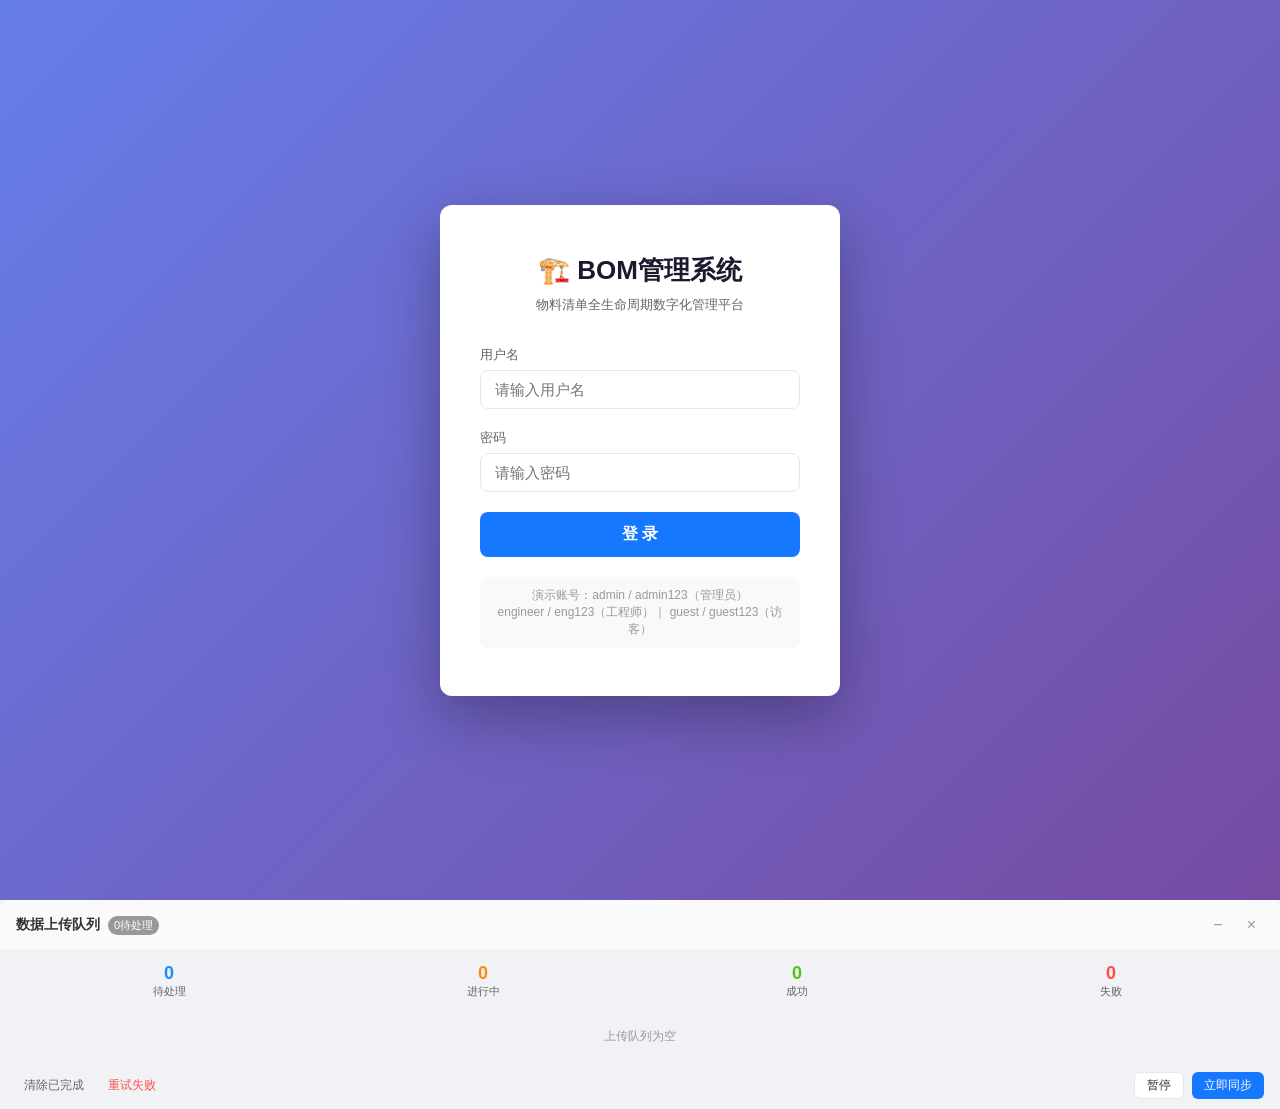
==== commit f72db36c: "fix: 同步面板文案改为上传队列" ====
--- a/frontend/index.html
+++ b/frontend/index.html
@@ -1,172 +1,134 @@
-<!DOCTYPE html>-<html lang="zh-CN">-<head>-<meta charset="UTF-8">-<meta name="viewport" content="width=device-width, initial-scale=1.0">-<title>BOM管理系统</title>-<link rel="stylesheet" href="css/base.css">-<link rel="stylesheet" href="css/components.css">-<link rel="stylesheet" href="css/pages.css">-</head>-<body>-<div id="login-page">-  <div class="login-card">-    <h1>🏗️ BOM管理系统</h1>-    <p class="sub">物料清单全生命周期数字化管理平台</p>-    <div class="form-group">-      <label>用户名</label>-      <input type="text" id="login-user" placeholder="请输入用户名" autocomplete="off">-    </div>-    <div class="form-group">-      <label>密码</label>-      <input type="password" id="login-pass" placeholder="请输入密码">-    </div>-    <button class="btn-login" id="login-btn">登 录</button>-    <div class="demo-hint">-      演示账号：admin / admin123（管理员）<br>-      engineer / eng123（工程师）｜ guest / guest123（访客）-    </div>-  </div>-</div>--<div id="app" style="display:none">-  <aside id="sidebar">-    <div class="sidebar-header">🏗️ BOM管理</div>-    <nav class="sidebar-nav" id="sidebar-nav">-      <a data-page="dashboard" class="active"><span class="nav-icon">📊</span><span>仪表盘</span></a>-      <a data-page="parts"><span class="nav-icon">🔧</span><span>零件管理</span></a>-      <a data-page="components"><span class="nav-icon">📦</span><span>部件管理</span></a>-      <a data-page="bom"><span class="nav-icon">📋</span><span>BOM管理</span></a>-      <a data-page="users" data-roles="admin"><span class="nav-icon">👥</span><span>用户管理</span></a>-      <a data-page="logs" data-roles="admin"><span class="nav-icon">📝</span><span>操作日志</span></a>-      <a data-page="settings" data-roles="admin"><span class="nav-icon">⚙️</span><span>系统设置</span></a>-    </nav>-    <div class="sidebar-footer">v1.0 · BOM管理系统</div>-  </aside>-  <div class="main-wrapper">-    <header id="topbar">-      <div class="left"><span class="breadcrumb" id="breadcrumb">仪表盘</span></div>-      <div class="right">-        <span id="sync-indicator" title="同步状态" style="font-size:11px;color:var(--text-light);margin-right:8px"></span>-        <button class="btn-outline" id="pull-btn" title="从服务器拉取数据">🔄 检出数据</button>-        <button class="btn-outline" id="clear-cache-btn" title="清除本地缓存数据，下次同步时从服务器重新拉取" style="margin-left:4px">🗑️ 清除缓存</button>-        <span class="user-badge" id="user-badge">管理员</span>-        <button class="btn-outline" id="logout-btn">退出登录</button>-      </div>-    </header>-    <div id="content"></div>-  </div>-</div>--<div id="modal-overlay" style="display:none">-  <div id="modal-box">-    <div id="modal-header"><h3 id="modal-title"></h3><button id="modal-close">×</button></div>-    <div id="modal-body"></div>-  </div>-</div>--<div id="toast-container"></div>--<!-- 同步进度模态框 -->-<div id="sync-modal" class="sync-modal-overlay">-  <div class="sync-modal">-    <div class="sync-modal-header">-      <h3>🔄 从服务器检出数据</h3>-      <button class="close-btn" id="sync-modal-close">×</button>-    </div>-    <div class="sync-modal-body">-      <div class="sync-progress">-        <div class="sync-progress-bar">-          <div class="sync-progress-fill" id="sync-progress-fill" style="width:0%"></div>-        </div>-        <div class="sync-progress-info">-          <span id="sync-progress-text">准备同步...</span>-          <span class="percentage" id="sync-progress-percent">0%</span>-        </div>-      </div>-      <div class="sync-status" id="sync-status">-        正在连接服务器...-      </div>-      <div class="sync-results" id="sync-results" style="display:none">-        <div class="result-item"><span class="result-label">零件</span><span class="result-value" id="result-parts">-</span></div>-        <div class="result-item"><span class="result-label">部件</span><span class="result-value" id="result-components">-</span></div>-        <div class="result-item"><span class="result-label">用户</span><span class="result-value" id="result-users">-</span></div>-        <div class="result-item"><span class="result-label">材质字典</span><span class="result-value" id="result-dict_materials">-</span></div>-      </div>-    </div>-    <div class="sync-modal-footer">-      <button class="btn-cancel" id="sync-cancel-btn">取消</button>-    </div>-  </div>-</div>--<!-- 同步队列面板 -->-<div id="sync-panel" class="sync-panel">-  <div class="panel-header" style="display:flex;align-items:center;justify-content:space-between;padding:12px 16px;border-bottom:1px solid #f0f0f0;cursor:move;background:#fafafa;border-radius:8px 8px 0 0">-    <div style="display:flex;align-items:center;gap:8px">-      <span style="font-size:14px;font-weight:600">数据检出队列</span>-      <span class="sync-badge" id="sync-panel-badge" style="font-size:11px;padding:2px 6px;border-radius:10px;background:#1890ff;color:#fff">0待处理</span>-    </div>-    <div style="display:flex;gap:8px">-      <button class="btn-icon" id="sync-panel-toggle" title="最小化">−</button>-      <button class="btn-icon" id="sync-panel-close" title="关闭">×</button>-    </div>-  </div>-  <div id="sync-panel-content">-    <div class="sync-stats-row">-      <div class="sync-stat-item">-        <div class="stat-value" id="sync-stat-pending" style="color:#1890ff">0</div>-        <div class="stat-label">待处理</div>-      </div>-      <div class="sync-stat-item">-        <div class="stat-value" id="sync-stat-uploading" style="color:#fa8c16">0</div>-        <div class="stat-label">进行中</div>-      </div>-      <div class="sync-stat-item">-        <div class="stat-value" id="sync-stat-success" style="color:#52c41a">0</div>-        <div class="stat-label">成功</div>-      </div>-      <div class="sync-stat-item">-        <div class="stat-value" id="sync-stat-error" style="color:#ff4d4f">0</div>-        <div class="stat-label">失败</div>-      </div>-    </div>-    <div class="current-task" id="sync-current-task" style="display:none">-      <div style="display:flex;justify-content:space-between;margin-bottom:6px">-        <span style="font-size:13px;font-weight:500" id="sync-task-title">正在上传：零件 P-0012</span>-        <span style="font-size:12px;color:#1890ff" id="sync-task-progress">65%</span>-      </div>-      <div class="progress-bar">-        <div class="progress-fill" id="sync-progress-fill" style="width:0%"></div>-      </div>-    </div>-    <div class="queue-list" id="sync-queue-list">-      <!-- 队列项会动态插入 -->-    </div>-    <div class="panel-footer">-      <div style="display:flex;gap:8px">-        <button class="btn-text" id="sync-clear-completed" style="font-size:12px;color:#666">清除已完成</button>-        <button class="btn-text" id="sync-retry-failed" style="font-size:12px;color:#ff4d4f">重试失败</button>-      </div>-      <div style="display:flex;gap:8px">-        <button class="btn-outline" id="sync-pause-btn" style="font-size:12px;padding:4px 12px">暂停</button>-        <button class="btn-primary" id="sync-force-sync" style="font-size:12px;padding:4px 12px">立即同步</button>-      </div>-    </div>-  </div>-</div>--
-  <script src="js/utils.js"></script>
-  <script src="js/api.js"></script>
-  <script src="js/store.js"></script>
-  <script src="js/auth.js"></script>
-  <script src="js/ui.js"></script>
-  <script src="js/router.js"></script>
-  <script src="js/pages.js"></script>
-  <script src="js/sync-manager.js"></script>
-  <script src="js/sync-panel.js"></script>
-  <script src="js/init.js"></script>
-
-</body>+<!DOCTYPE html>
+<html lang="zh-CN">
+<head>
+<meta charset="UTF-8">
+<meta name="viewport" content="width=device-width, initial-scale=1.0">
+<title>BOM管理系统</title>
+<link rel="stylesheet" href="css/base.css">
+<link rel="stylesheet" href="css/components.css">
+<link rel="stylesheet" href="css/pages.css">
+</head>
+<body>
+<div id="login-page">
+  <div class="login-card">
+    <h1>🏗️ BOM管理系统</h1>
+    <p class="sub">物料清单全生命周期数字化管理平台</p>
+    <div class="form-group">
+      <label>用户名</label>
+      <input type="text" id="login-user" placeholder="请输入用户名" autocomplete="off">
+    </div>
+    <div class="form-group">
+      <label>密码</label>
+      <input type="password" id="login-pass" placeholder="请输入密码">
+    </div>
+    <button class="btn-login" id="login-btn">登 录</button>
+    <div class="demo-hint">
+      演示账号：admin / admin123（管理员）<br>
+      engineer / eng123（工程师）｜ guest / guest123（访客）
+    </div>
+  </div>
+</div>
+
+<div id="app" style="display:none">
+  <aside id="sidebar">
+    <div class="sidebar-header">🏗️ BOM管理</div>
+    <nav class="sidebar-nav" id="sidebar-nav">
+      <a data-page="dashboard" class="active"><span class="nav-icon">📊</span><span>仪表盘</span></a>
+      <a data-page="parts"><span class="nav-icon">🔧</span><span>零件管理</span></a>
+      <a data-page="components"><span class="nav-icon">📦</span><span>部件管理</span></a>
+      <a data-page="bom"><span class="nav-icon">📋</span><span>BOM管理</span></a>
+      <a data-page="users" data-roles="admin"><span class="nav-icon">👥</span><span>用户管理</span></a>
+      <a data-page="logs" data-roles="admin"><span class="nav-icon">📝</span><span>操作日志</span></a>
+      <a data-page="settings" data-roles="admin"><span class="nav-icon">⚙️</span><span>系统设置</span></a>
+    </nav>
+    <div class="sidebar-footer">v1.0 · BOM管理系统</div>
+  </aside>
+  <div class="main-wrapper">
+    <header id="topbar">
+      <div class="left"><span class="breadcrumb" id="breadcrumb">仪表盘</span></div>
+      <div class="right">
+        <span id="sync-indicator" title="同步状态" style="font-size:11px;color:var(--text-light);margin-right:8px"></span>
+        <button class="btn-outline" id="pull-btn" title="从服务器拉取数据">🔄 检出数据</button>
+        <button class="btn-outline" id="clear-cache-btn" title="清除本地缓存数据，下次同步时从服务器重新拉取" style="margin-left:4px">🗑️ 清除缓存</button>
+        <span class="user-badge" id="user-badge">管理员</span>
+        <button class="btn-outline" id="logout-btn">退出登录</button>
+      </div>
+    </header>
+    <div id="content"></div>
+  </div>
+</div>
+
+<div id="modal-overlay" style="display:none">
+  <div id="modal-box">
+    <div id="modal-header"><h3 id="modal-title"></h3><button id="modal-close">×</button></div>
+    <div id="modal-body"></div>
+  </div>
+</div>
+
+<div id="toast-container"></div>
+
+<!-- 同步进度模态框 -->
+<div id="sync-modal" class="sync-modal-overlay">
+  <div class="sync-modal">
+    <div class="sync-modal-header">
+      <h3>🔄 从服务器检出数据</h3>
+      <button class="close-btn" id="sync-modal-close">×</button>
+    </div>
+    <div class="sync-modal-body">
+      <div class="sync-progress">
+        <div class="sync-progress-bar">
+          <div class="sync-progress-fill" id="sync-progress-fill" style="width:0%"></div>
+        </div>
+        <div class="sync-progress-info">
+          <span id="sync-progress-text">准备同步...</span>
+          <span class="percentage" id="sync-progress-percent">0%</span>
+        </div>
+      </div>
+      <div class="sync-status" id="sync-status">
+        正在连接服务器...
+      </div>
+      <div class="sync-results" id="sync-results" style="display:none">
+        <div class="result-item"><span class="result-label">零件</span><span class="result-value" id="result-parts">-</span></div>
+        <div class="result-item"><span class="result-label">部件</span><span class="result-value" id="result-components">-</span></div>
+        <div class="result-item"><span class="result-label">用户</span><span class="result-value" id="result-users">-</span></div>
+        <div class="result-item"><span class="result-label">材质字典</span><span class="value" id="result-dict_materials">-</span></div>
+      </div>
+    </div>
+    <div class="sync-modal-footer">
+      <button class="btn-cancel" id="sync-cancel-btn">取消</button>
+    </div>
+  </div>
+</div>
+
+<div id="sync-panel-container"></div>
+<script>
+  (function() {
+    fetch('html/sync-panel.html').then(r => r.text()).then(html => {
+      document.getElementById('sync-panel-container').innerHTML = html;
+      // 面板加载完成后初始化
+      setTimeout(() => { if (Store) SyncPanel.init(); }, 100);
+    });
+  })();
+</script>
+
+
+  <script src="js/utils.js"></script>
+  <script src="js/api.js"></script>
+  <script src="js/store.js"></script>
+  <script src="js/auth.js"></script>
+  <script src="js/ui.js"></script>
+  <script src="js/pages-dashboard.js"></script>
+  <script src="js/pages-logs.js"></script>
+  <script src="js/pages-parts.js"></script>
+  <script src="js/pages-components.js"></script>
+  <script src="js/pages-bom.js"></script>
+  <script src="js/pages-users.js"></script>
+  <script src="js/pages-settings.js"></script>
+  <script src="js/router.js"></script>
+  <script src="js/pages.js"></script>
+  <script src="js/sync-manager.js"></script>
+  <script src="js/sync-panel.js"></script>
+  <script src="js/init.js"></script>
+
+</body>
 </html>
--- a/frontend/css/pages.css
+++ b/frontend/css/pages.css
@@ -37,4 +37,313 @@
 .dict-item .dict-value{flex:1;padding:6px 12px;background:#fafafa;border-radius:4px;font-size:13px}
 .dict-item .dict-actions{display:flex;gap:6px}
   .stats-row{grid-template-columns:1fr}
-  .bom-info-grid{grid-template-columns:1fr 1fr}+  .bom-info-grid{grid-template-columns:1fr 1fr}
+/* BOM对比界面样式 */
+.bom-compare-container {
+    display: flex;
+    flex-direction: column;
+    height: 100%;
+    padding: 16px;
+    background: #fafafa;
+}
+
+.bom-tabs {
+    display: flex;
+    gap: 4px;
+    margin-bottom: 20px;
+    border-bottom: 1px solid #e8e8e8;
+    padding-bottom: 0;
+}
+
+.tab-btn {
+    padding: 8px 20px;
+    background: none;
+    border: none;
+    border-bottom: 2px solid transparent;
+    font-size: 14px;
+    color: var(--text-secondary);
+    cursor: pointer;
+    transition: all 0.2s;
+}
+
+.tab-btn.active {
+    color: var(--primary);
+    border-bottom-color: var(--primary);
+    font-weight: 600;
+}
+
+.tab-content {
+    display: none;
+    flex: 1;
+    flex-direction: column;
+}
+
+.tab-content.active {
+    display: flex;
+}
+
+.compare-header {
+    display: grid;
+    grid-template-columns: 1fr auto 1fr;
+    gap: 20px;
+    align-items: end;
+    margin-bottom: 20px;
+}
+
+.version-selector {
+    background: #fff;
+    padding: 16px;
+    border-radius: var(--radius);
+    box-shadow: var(--shadow);
+}
+
+.version-selector label {
+    display: block;
+    font-size: 13px;
+    color: var(--text-secondary);
+    margin-bottom: 8px;
+}
+
+.compare-toolbar {
+    display: flex;
+    gap: 10px;
+    align-items: center;
+    justify-content: center;
+    padding: 16px;
+    background: #fff;
+    border-radius: var(--radius);
+    box-shadow: var(--shadow);
+}
+
+.compare-body {
+    display: grid;
+    grid-template-columns: 1fr auto 1fr;
+    gap: 0;
+    flex: 1;
+    background: #fff;
+    border-radius: var(--radius);
+    overflow: hidden;
+    box-shadow: var(--shadow);
+    min-height: 500px;
+}
+
+.compare-table {
+    overflow-y: auto;
+    padding: 0;
+    border: 1px solid #f0f0f0;
+}
+
+.compare-divider {
+    width: 1px;
+    background: #f0f0f0;
+    position: relative;
+}
+
+.compare-divider::after {
+    content: "↔";
+    position: absolute;
+    top: 50%;
+    left: 50%;
+    transform: translate(-50%, -50%);
+    background: #fff;
+    padding: 4px;
+    border-radius: 50%;
+    font-size: 12px;
+    color: var(--text-light);
+    border: 1px solid #f0f0f0;
+}
+
+.compare-footer {
+    margin-top: 16px;
+    padding: 12px;
+    background: #fff;
+    border-radius: var(--radius);
+    box-shadow: var(--shadow);
+    font-size: 13px;
+    color: var(--text-secondary);
+}
+
+/* 变更高亮 */
+.diff-add {
+    background-color: #E6F4EA !important;
+}
+
+.diff-delete {
+    background-color: #FDEDED !important;
+}
+
+.diff-modify {
+    background-color: #FFFBEB !important;
+}
+
+.diff-internal {
+    background-color: #FFF3E0 !important;
+}
+
+/* 对比表格样式 */
+.compare-table-header {
+    padding: 12px 16px;
+    background: #fafafa;
+    border-bottom: 1px solid #e8e8e8;
+    font-size: 14px;
+    color: var(--text-primary);
+}
+
+.compare-table-body {
+    overflow-y: auto;
+    max-height: 600px;
+}
+
+.compare-column-header {
+    display: grid;
+    grid-template-columns: 60px 120px 150px 80px 80px 60px 80px;
+    gap: 8px;
+    padding: 8px 16px;
+    border-bottom: 2px solid #ddd;
+    align-items: center;
+    font-size: 13px;
+    font-weight: 600;
+    background-color: #f8f9fa;
+}
+
+.compare-column-cell {
+    overflow: hidden;
+    text-overflow: ellipsis;
+    white-space: nowrap;
+    font-weight: 600;
+}
+
+.compare-row {
+    display: grid;
+    grid-template-columns: 60px 120px 150px 80px 80px 60px 80px;
+    gap: 8px;
+    padding: 8px 16px;
+    border-bottom: 1px solid #f5f5f5;
+    align-items: center;
+    font-size: 13px;
+}
+
+.compare-row:hover {
+    background: #f9f9f9;
+}
+
+.compare-cell {
+    overflow: hidden;
+    text-overflow: ellipsis;
+    white-space: nowrap;
+}
+
+/* 变更行颜色 */
+.added-row {
+    background-color: #E6F4EA;
+}
+
+.removed-row {
+    background-color: #FDEDED;
+}
+
+.modified-row {
+    background-color: #FFFBEB;
+}
+
+.unchanged-row {
+    background-color: #fafafa;
+}
+
+.internal-row {
+    background-color: #FFF3E0;
+}
+
+.empty-table {
+    padding: 40px;
+    text-align: center;
+    color: var(--text-light);
+    font-size: 14px;
+}
+
+/* BOM管理独立视图样式 */
+.bom-management-container {
+    display: flex;
+    flex-direction: column;
+    height: 100%;
+    background: #fafafa;
+}
+
+.bom-view-switcher {
+    display: flex;
+    gap: 4px;
+    margin-bottom: 20px;
+    border-bottom: 1px solid #e8e8e8;
+    padding-bottom: 0;
+}
+
+.view-switch-btn {
+    padding: 10px 24px;
+    background: none;
+    border: none;
+    border-bottom: 2px solid transparent;
+    font-size: 15px;
+    color: var(--text-secondary);
+    cursor: pointer;
+    transition: all 0.2s;
+    font-weight: 500;
+}
+
+.view-switch-btn.active {
+    color: var(--primary);
+    border-bottom-color: var(--primary);
+    font-weight: 600;
+}
+
+.bom-view {
+    display: none;
+    flex: 1;
+    flex-direction: column;
+    padding: 20px;
+    background: #fff;
+    border-radius: var(--radius);
+    box-shadow: var(--shadow);
+}
+
+.bom-view.active {
+    display: flex;
+}
+
+.view-header {
+    margin-bottom: 24px;
+    padding-bottom: 16px;
+    border-bottom: 1px solid #f0f0f0;
+}
+
+.view-header h3 {
+    font-size: 20px;
+    font-weight: 600;
+    margin-bottom: 4px;
+    color: var(--text-primary);
+}
+
+.view-description {
+    font-size: 13px;
+    color: var(--text-secondary);
+    margin: 0;
+}
+
+/* 调整对比界面的间距 */
+#view-compare .compare-header {
+    margin-bottom: 24px;
+}
+
+#view-compare .compare-body {
+    margin-bottom: 20px;
+}
+
+/* 调整反查界面的间距 */
+#view-search .search-section {
+    margin-bottom: 20px;
+}
+
+#view-search .search-results,
+#view-search .search-tree {
+    margin-bottom: 20px;
+}
+
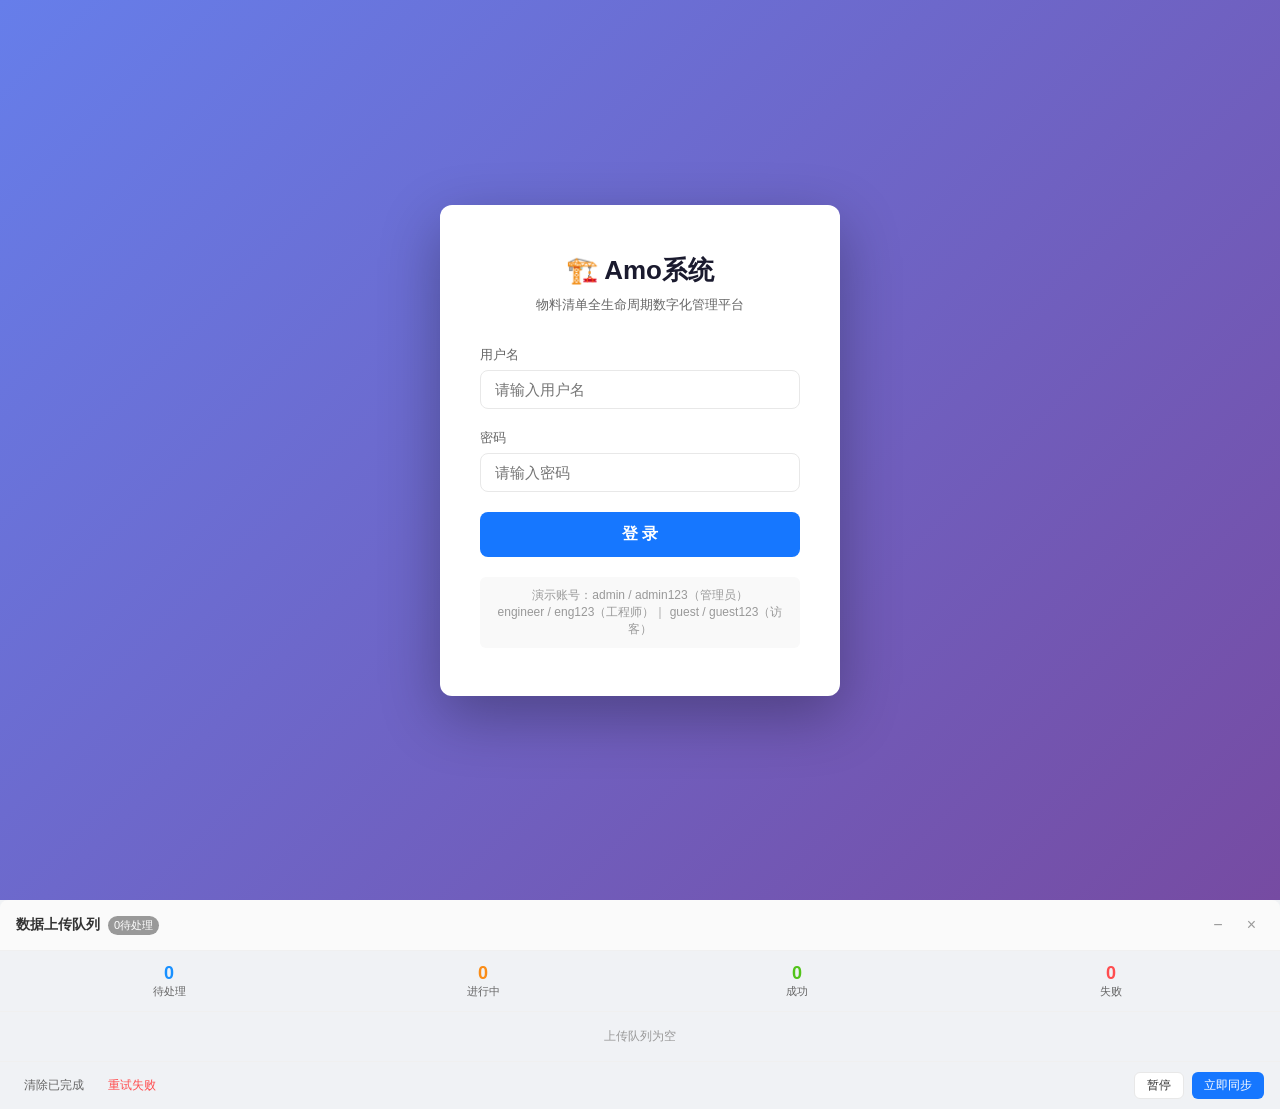
==== commit b70c1db4: "feat: 用户看板功能 + 品牌更名为Amo系统 - 新增用户看板模块：自定义文件夹树、关联零件/部件/图文档 - 支持文件夹级共享（权限继承到子文件夹） - 侧边栏新增用户看板入口 - 同级文件夹" ====
--- a/frontend/index.html
+++ b/frontend/index.html
@@ -3,7 +3,7 @@
 <head>
 <meta charset="UTF-8">
 <meta name="viewport" content="width=device-width, initial-scale=1.0">
-<title>BOM管理系统</title>
+<title>Amo系统</title>
 <link rel="stylesheet" href="css/base.css">
 <link rel="stylesheet" href="css/components.css">
 <link rel="stylesheet" href="css/pages.css">
@@ -11,7 +11,7 @@
 <body>
 <div id="login-page">
   <div class="login-card">
-    <h1>🏗️ BOM管理系统</h1>
+    <h1>🏗️ Amo系统</h1>
     <p class="sub">物料清单全生命周期数字化管理平台</p>
     <div class="form-group">
       <label>用户名</label>
@@ -31,17 +31,19 @@
 
 <div id="app" style="display:none">
   <aside id="sidebar">
-    <div class="sidebar-header">🏗️ BOM管理</div>
+    <div class="sidebar-header">🏗️ Amo系统</div>
     <nav class="sidebar-nav" id="sidebar-nav">
       <a data-page="dashboard" class="active"><span class="nav-icon">📊</span><span>仪表盘</span></a>
+      <a data-page="board"><span class="nav-icon">🗂️</span><span>用户看板</span></a>
       <a data-page="parts"><span class="nav-icon">🔧</span><span>零件管理</span></a>
       <a data-page="components"><span class="nav-icon">📦</span><span>部件管理</span></a>
       <a data-page="bom"><span class="nav-icon">📋</span><span>BOM管理</span></a>
+      <a data-page="documents"><span class="nav-icon">📄</span><span>图文档管理</span></a>
       <a data-page="users" data-roles="admin"><span class="nav-icon">👥</span><span>用户管理</span></a>
       <a data-page="logs" data-roles="admin"><span class="nav-icon">📝</span><span>操作日志</span></a>
       <a data-page="settings" data-roles="admin"><span class="nav-icon">⚙️</span><span>系统设置</span></a>
     </nav>
-    <div class="sidebar-footer">v1.0 · BOM管理系统</div>
+    <div class="sidebar-footer">v1.0 · Amo系统</div>
   </aside>
   <div class="main-wrapper">
     <header id="topbar">
@@ -90,8 +92,9 @@
       <div class="sync-results" id="sync-results" style="display:none">
         <div class="result-item"><span class="result-label">零件</span><span class="result-value" id="result-parts">-</span></div>
         <div class="result-item"><span class="result-label">部件</span><span class="result-value" id="result-components">-</span></div>
+        <div class="result-item"><span class="result-label">图文档</span><span class="result-value" id="result-documents">-</span></div>
         <div class="result-item"><span class="result-label">用户</span><span class="result-value" id="result-users">-</span></div>
-        <div class="result-item"><span class="result-label">材质字典</span><span class="value" id="result-dict_materials">-</span></div>
+        <div class="result-item"><span class="result-label">自定义字段</span><span class="value" id="result-custom_field_defs">-</span></div>
       </div>
     </div>
     <div class="sync-modal-footer">
@@ -114,14 +117,17 @@
 
   <script src="js/utils.js"></script>
   <script src="js/api.js"></script>
+  <script src="js/file-uploader.js"></script>
   <script src="js/store.js"></script>
   <script src="js/auth.js"></script>
   <script src="js/ui.js"></script>
   <script src="js/pages-dashboard.js"></script>
+  <script src="js/pages-board.js"></script>
   <script src="js/pages-logs.js"></script>
   <script src="js/pages-parts.js"></script>
   <script src="js/pages-components.js"></script>
   <script src="js/pages-bom.js"></script>
+  <script src="js/pages-documents.js"></script>
   <script src="js/pages-users.js"></script>
   <script src="js/pages-settings.js"></script>
   <script src="js/router.js"></script>
--- a/frontend/css/pages.css
+++ b/frontend/css/pages.css
@@ -347,3 +347,370 @@
     margin-bottom: 20px;
 }
 
+/* ===== 用户看板 Board ===== */
+
+.board-layout {
+    display: flex;
+    gap: 16px;
+    min-height: 500px;
+}
+
+.board-sidebar {
+    width: 260px;
+    min-width: 260px;
+    background: #fff;
+    border-radius: var(--radius);
+    box-shadow: var(--shadow);
+    padding: 0;
+    overflow-y: auto;
+    max-height: calc(100vh - 180px);
+}
+
+.board-tree-section {
+    padding: 0;
+}
+
+.board-tree-title {
+    padding: 12px 16px 8px;
+    font-size: 12px;
+    font-weight: 600;
+    color: var(--text-secondary);
+    text-transform: uppercase;
+    letter-spacing: 0.5px;
+}
+
+.board-tree-list {
+    padding: 0;
+}
+
+/* 文件夹节点 */
+.folder-node {
+    display: flex;
+    align-items: center;
+    padding: 8px 12px;
+    cursor: pointer;
+    border-radius: 6px;
+    margin: 2px 6px;
+    transition: background 0.15s;
+    position: relative;
+    gap: 6px;
+}
+
+.folder-node:hover {
+    background: var(--bg-hover, #f5f5f5);
+}
+
+.folder-node.selected {
+    background: #e6f7ff;
+    color: #1890ff;
+}
+
+.folder-node.shared {
+    opacity: 0.9;
+}
+
+.folder-chevron {
+    font-size: 10px;
+    width: 16px;
+    text-align: center;
+    color: var(--text-light);
+    flex-shrink: 0;
+}
+
+.folder-chevron.no-children {
+    visibility: hidden;
+}
+
+.folder-label {
+    display: flex;
+    align-items: center;
+    gap: 6px;
+    flex: 1;
+    min-width: 0;
+    overflow: hidden;
+}
+
+.folder-icon {
+    font-size: 15px;
+    flex-shrink: 0;
+}
+
+.folder-name {
+    font-size: 13px;
+    white-space: nowrap;
+    overflow: hidden;
+    text-overflow: ellipsis;
+}
+
+.folder-badge {
+    background: #f0f0f0;
+    color: #666;
+    font-size: 11px;
+    padding: 1px 6px;
+    border-radius: 10px;
+    flex-shrink: 0;
+}
+
+.folder-share-badge {
+    font-size: 11px;
+    color: var(--primary);
+    background: #f0f5ff;
+    padding: 1px 6px;
+    border-radius: 10px;
+    flex-shrink: 0;
+    white-space: nowrap;
+}
+
+.folder-more {
+    width: 24px;
+    height: 24px;
+    display: flex;
+    align-items: center;
+    justify-content: center;
+    border-radius: 4px;
+    font-size: 16px;
+    color: var(--text-light);
+    flex-shrink: 0;
+    opacity: 0;
+    transition: opacity 0.15s;
+}
+
+.folder-node:hover .folder-more {
+    opacity: 1;
+}
+
+.folder-more:hover {
+    background: #e8e8e8;
+}
+
+/* 文件夹操作菜单 */
+.folder-menu {
+    position: fixed;
+    background: #fff;
+    border-radius: 8px;
+    box-shadow: 0 4px 20px rgba(0,0,0,.15);
+    padding: 6px 0;
+    z-index: 1000;
+    min-width: 140px;
+}
+
+.folder-menu-item {
+    padding: 8px 16px;
+    font-size: 13px;
+    cursor: pointer;
+    transition: background 0.1s;
+}
+
+.folder-menu-item:hover {
+    background: #f5f5f5;
+}
+
+/* 内容区 */
+.board-content {
+    flex: 1;
+    background: #fff;
+    border-radius: var(--radius);
+    box-shadow: var(--shadow);
+    padding: 20px;
+    overflow-y: auto;
+    max-height: calc(100vh - 180px);
+}
+
+.board-content-header {
+    display: flex;
+    justify-content: space-between;
+    align-items: center;
+    margin-bottom: 16px;
+}
+
+.board-content-header h3 {
+    font-size: 16px;
+    font-weight: 600;
+    margin: 0;
+}
+
+.board-content-actions {
+    display: flex;
+    gap: 8px;
+}
+
+.board-empty {
+    display: flex;
+    flex-direction: column;
+    align-items: center;
+    justify-content: center;
+    height: 100%;
+    min-height: 300px;
+}
+
+/* Tab 切换 */
+.board-tabs {
+    display: flex;
+    gap: 0;
+    border-bottom: 1px solid var(--border, #e8e8e8);
+    margin-bottom: 16px;
+}
+
+.board-tab {
+    padding: 8px 16px;
+    font-size: 13px;
+    cursor: pointer;
+    color: var(--text-secondary);
+    border-bottom: 2px solid transparent;
+    transition: all 0.15s;
+}
+
+.board-tab:hover {
+    color: var(--primary);
+}
+
+.board-tab.active {
+    color: var(--primary);
+    border-bottom-color: var(--primary);
+    font-weight: 500;
+}
+
+/* 表格 */
+.board-table-wrapper {
+    overflow-x: auto;
+}
+
+.board-table {
+    width: 100%;
+    border-collapse: collapse;
+    font-size: 13px;
+}
+
+.board-table thead th {
+    text-align: left;
+    padding: 10px 12px;
+    border-bottom: 1px solid var(--border, #e8e8e8);
+    font-weight: 500;
+    color: var(--text-secondary);
+    font-size: 12px;
+    white-space: nowrap;
+}
+
+.board-table tbody td {
+    padding: 10px 12px;
+    border-bottom: 1px solid #f5f5f5;
+}
+
+.board-table tbody tr:hover {
+    background: #fafafa;
+}
+
+/* 关联项目弹窗 */
+.board-link-filter {
+    display: flex;
+    gap: 4px;
+    margin-bottom: 16px;
+}
+
+.board-link-tab {
+    padding: 6px 14px;
+    font-size: 13px;
+    cursor: pointer;
+    border-radius: 6px;
+    background: #f5f5f5;
+    color: var(--text-secondary);
+    transition: all 0.15s;
+}
+
+.board-link-tab:hover {
+    background: #e8e8e8;
+}
+
+.board-link-tab.active {
+    background: var(--primary);
+    color: #fff;
+}
+
+.board-link-table {
+    width: 100%;
+    border-collapse: collapse;
+    font-size: 13px;
+}
+
+.board-link-table thead th {
+    text-align: left;
+    padding: 8px 10px;
+    border-bottom: 1px solid var(--border, #e8e8e8);
+    font-weight: 500;
+    color: var(--text-secondary);
+    font-size: 12px;
+    white-space: nowrap;
+}
+
+.board-link-table tbody td {
+    padding: 8px 10px;
+    border-bottom: 1px solid #f5f5f5;
+}
+
+.board-link-table tbody tr:hover {
+    background: #f5f5f5;
+}
+
+.board-link-table tbody tr {
+    cursor: pointer;
+}
+
+/* 共享弹窗 */
+.share-form {
+    /* share form container */
+}
+
+.share-user-list {
+    max-height: 200px;
+    overflow-y: auto;
+    border: 1px solid var(--border, #e8e8e8);
+    border-radius: 6px;
+}
+
+.share-user-item {
+    padding: 8px 12px;
+    font-size: 13px;
+    cursor: pointer;
+    transition: background 0.1s;
+}
+
+.share-user-item:hover {
+    background: #f5f5f5;
+}
+
+.share-user-item.selected {
+    background: #e6f7ff;
+    color: var(--primary);
+}
+
+.share-user-item.disabled {
+    color: var(--text-light);
+    cursor: not-allowed;
+}
+
+.share-item {
+    display: flex;
+    align-items: center;
+    padding: 8px 0;
+    gap: 12px;
+    font-size: 13px;
+    border-bottom: 1px solid #f5f5f5;
+}
+
+.share-item span:first-child {
+    flex: 1;
+}
+
+.share-perm {
+    font-size: 12px;
+    color: var(--text-secondary);
+    background: #f5f5f5;
+    padding: 2px 8px;
+    border-radius: 4px;
+}
+
+.btn-sm {
+    font-size: 12px;
+    padding: 4px 12px;
+}
+
